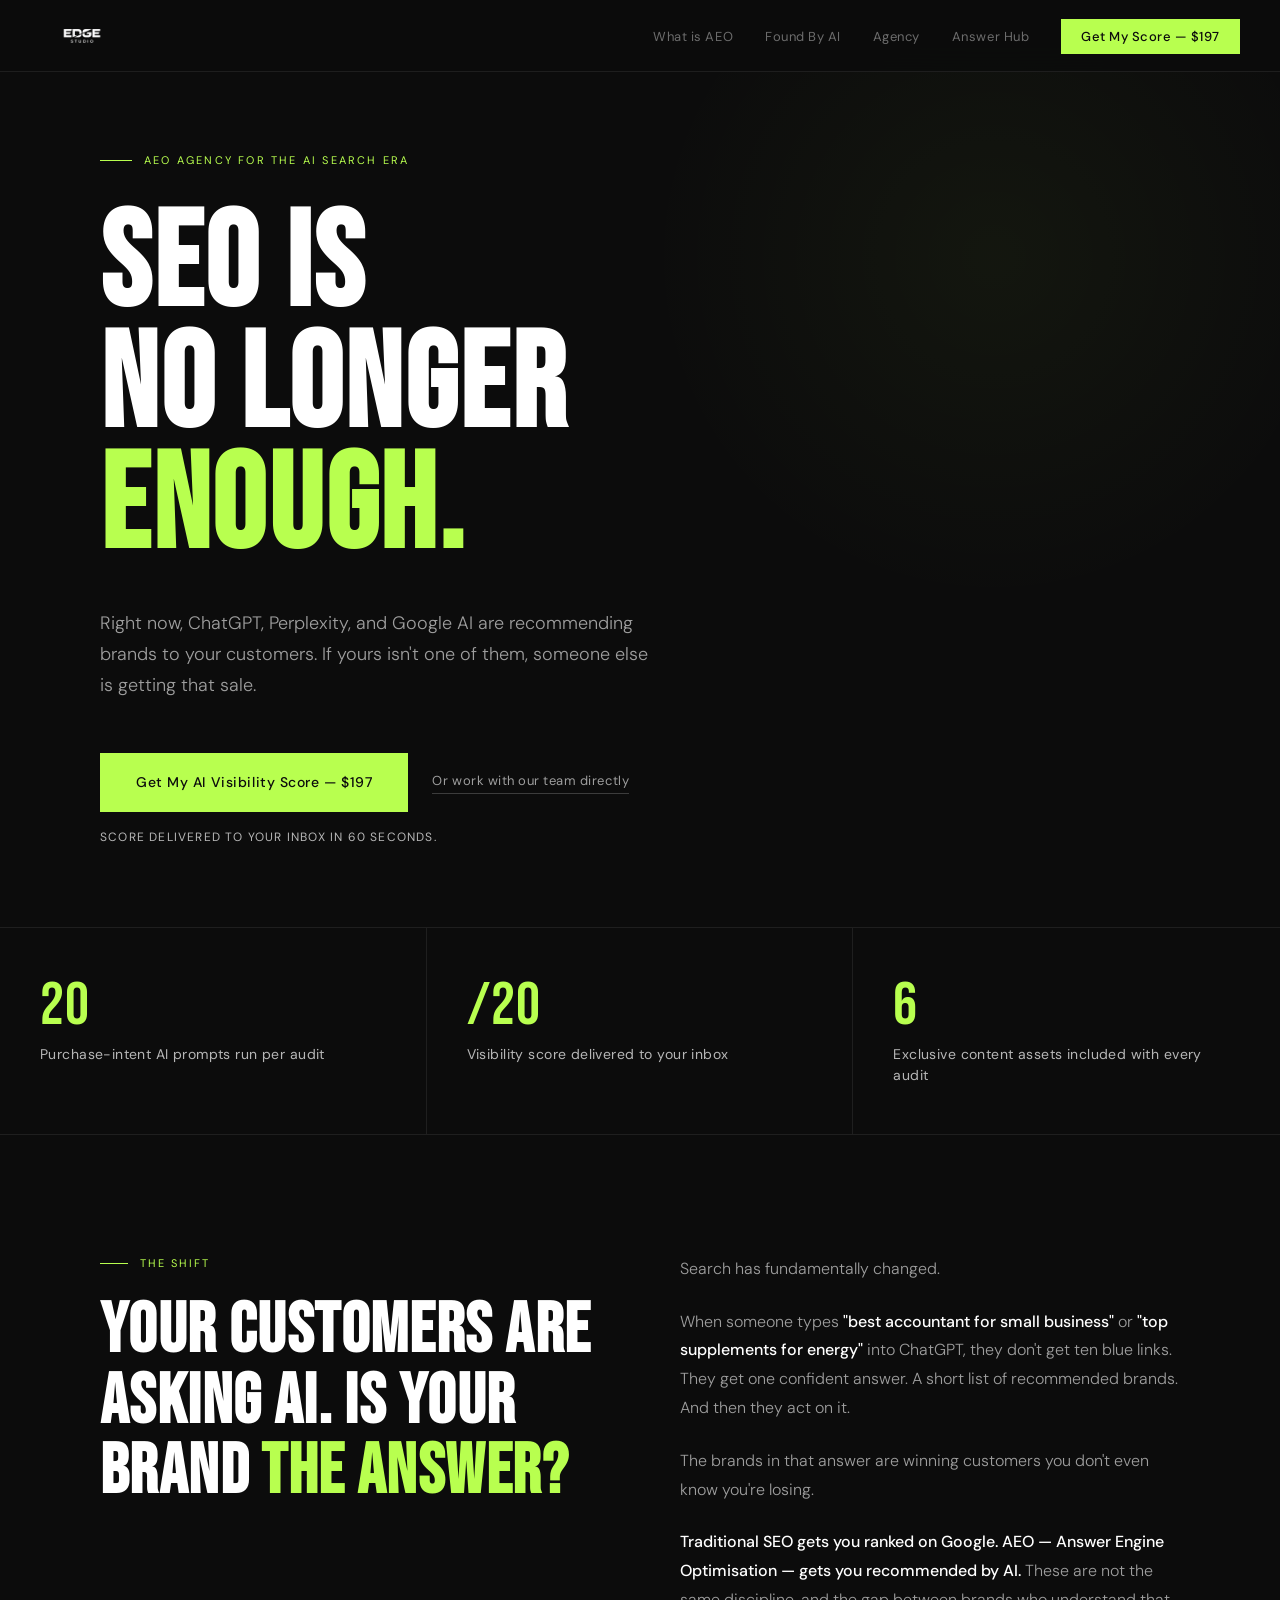
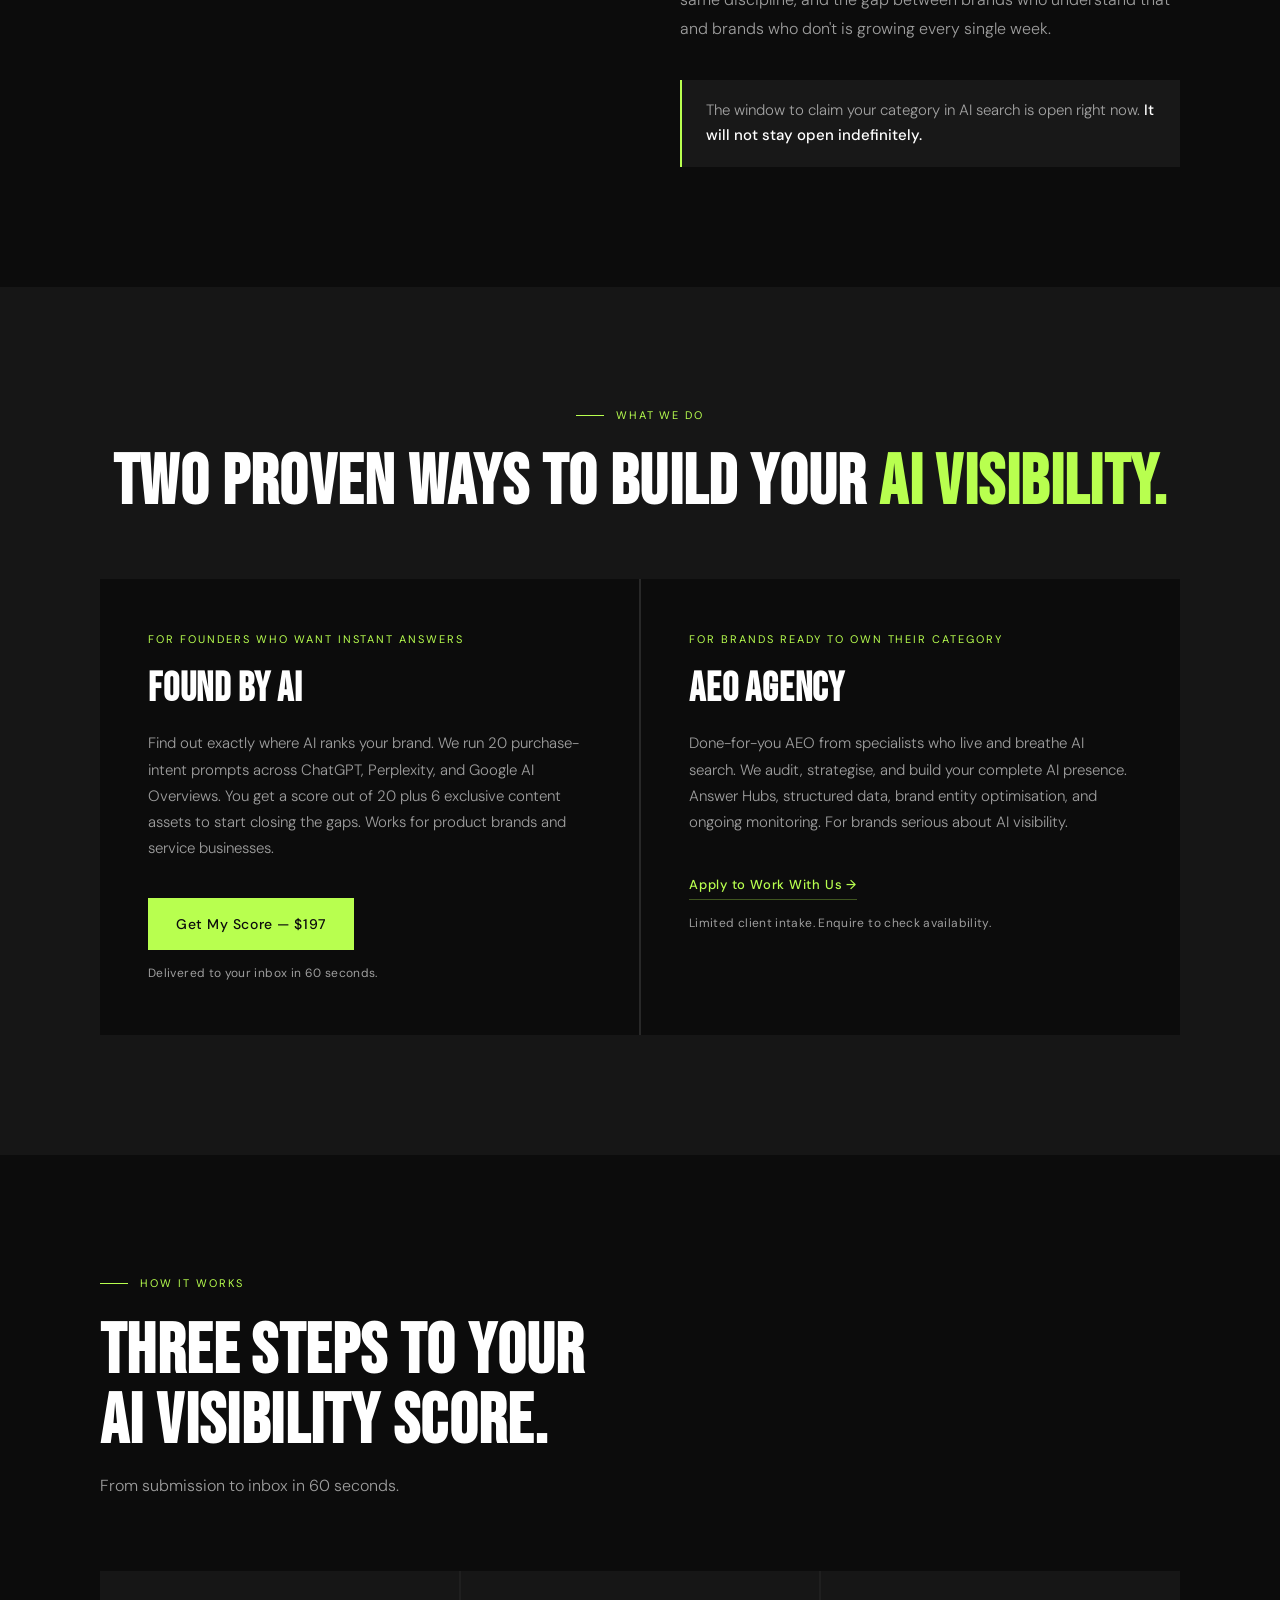
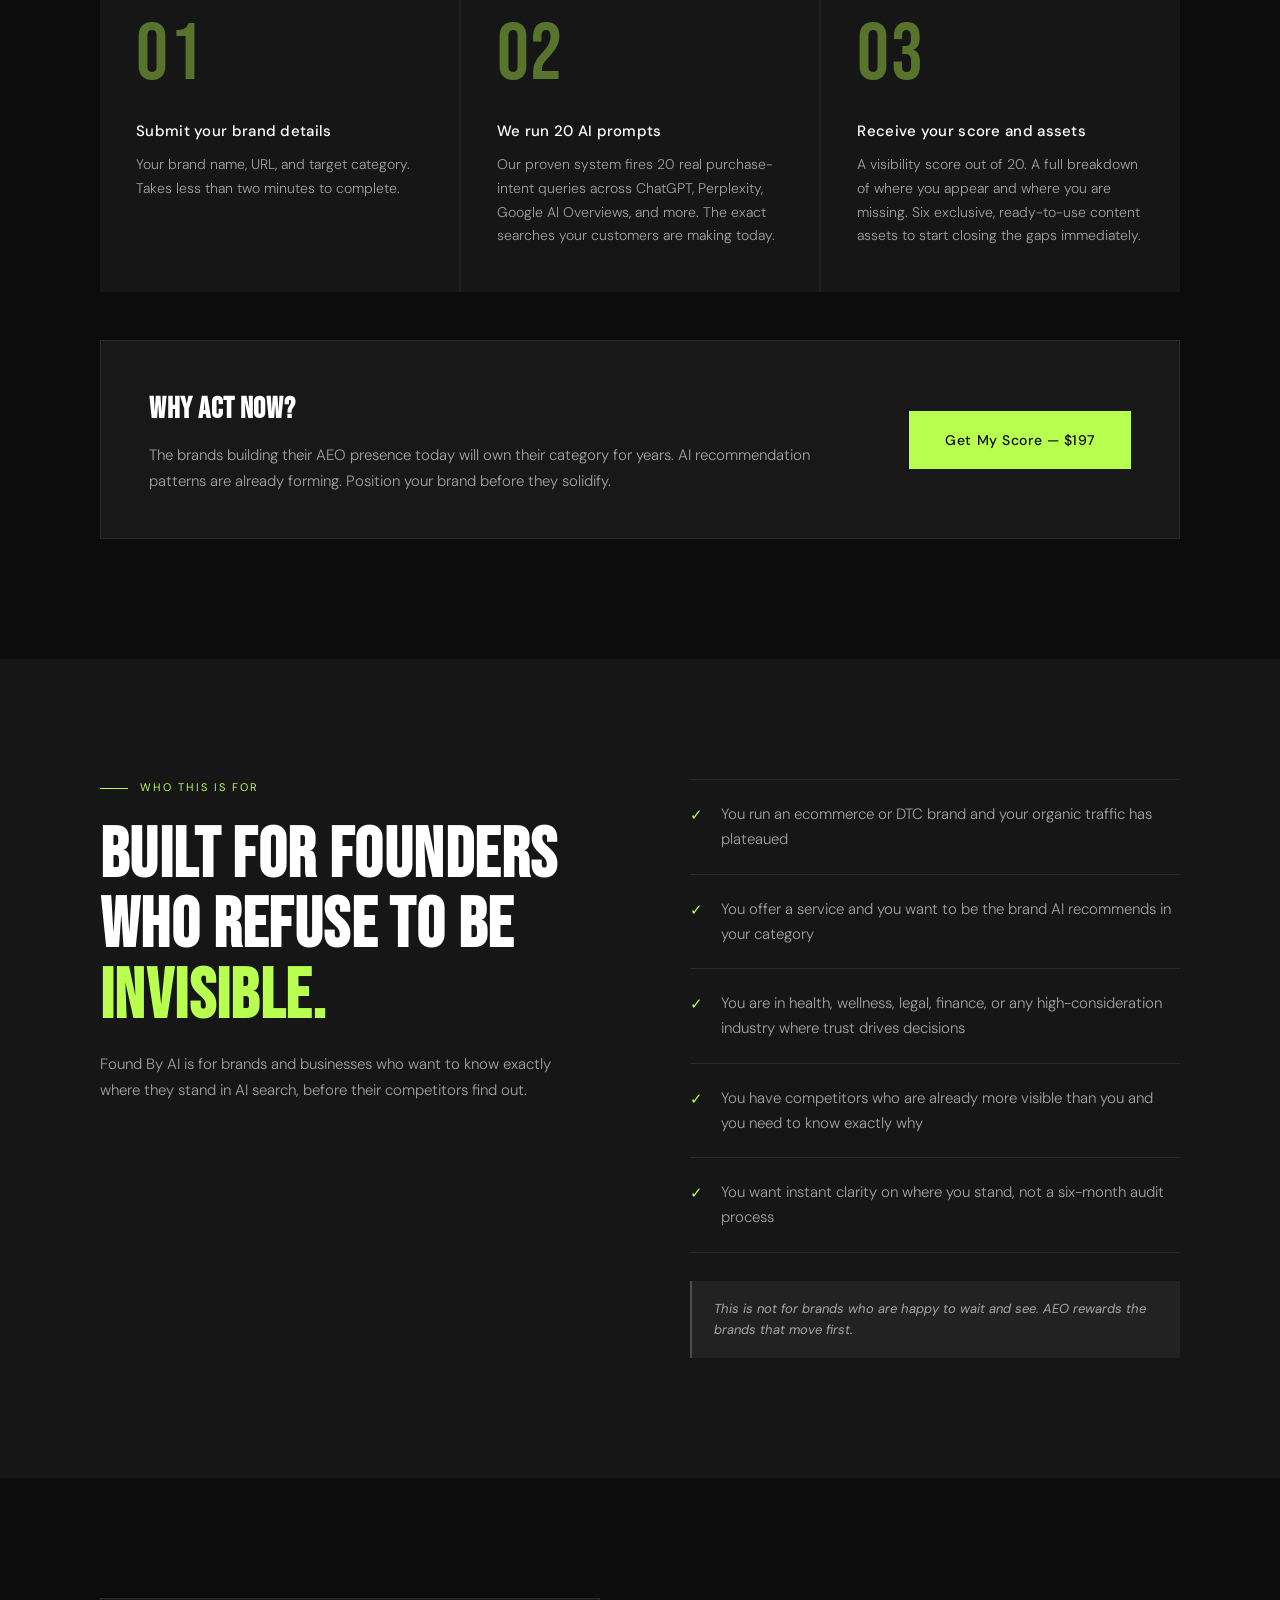
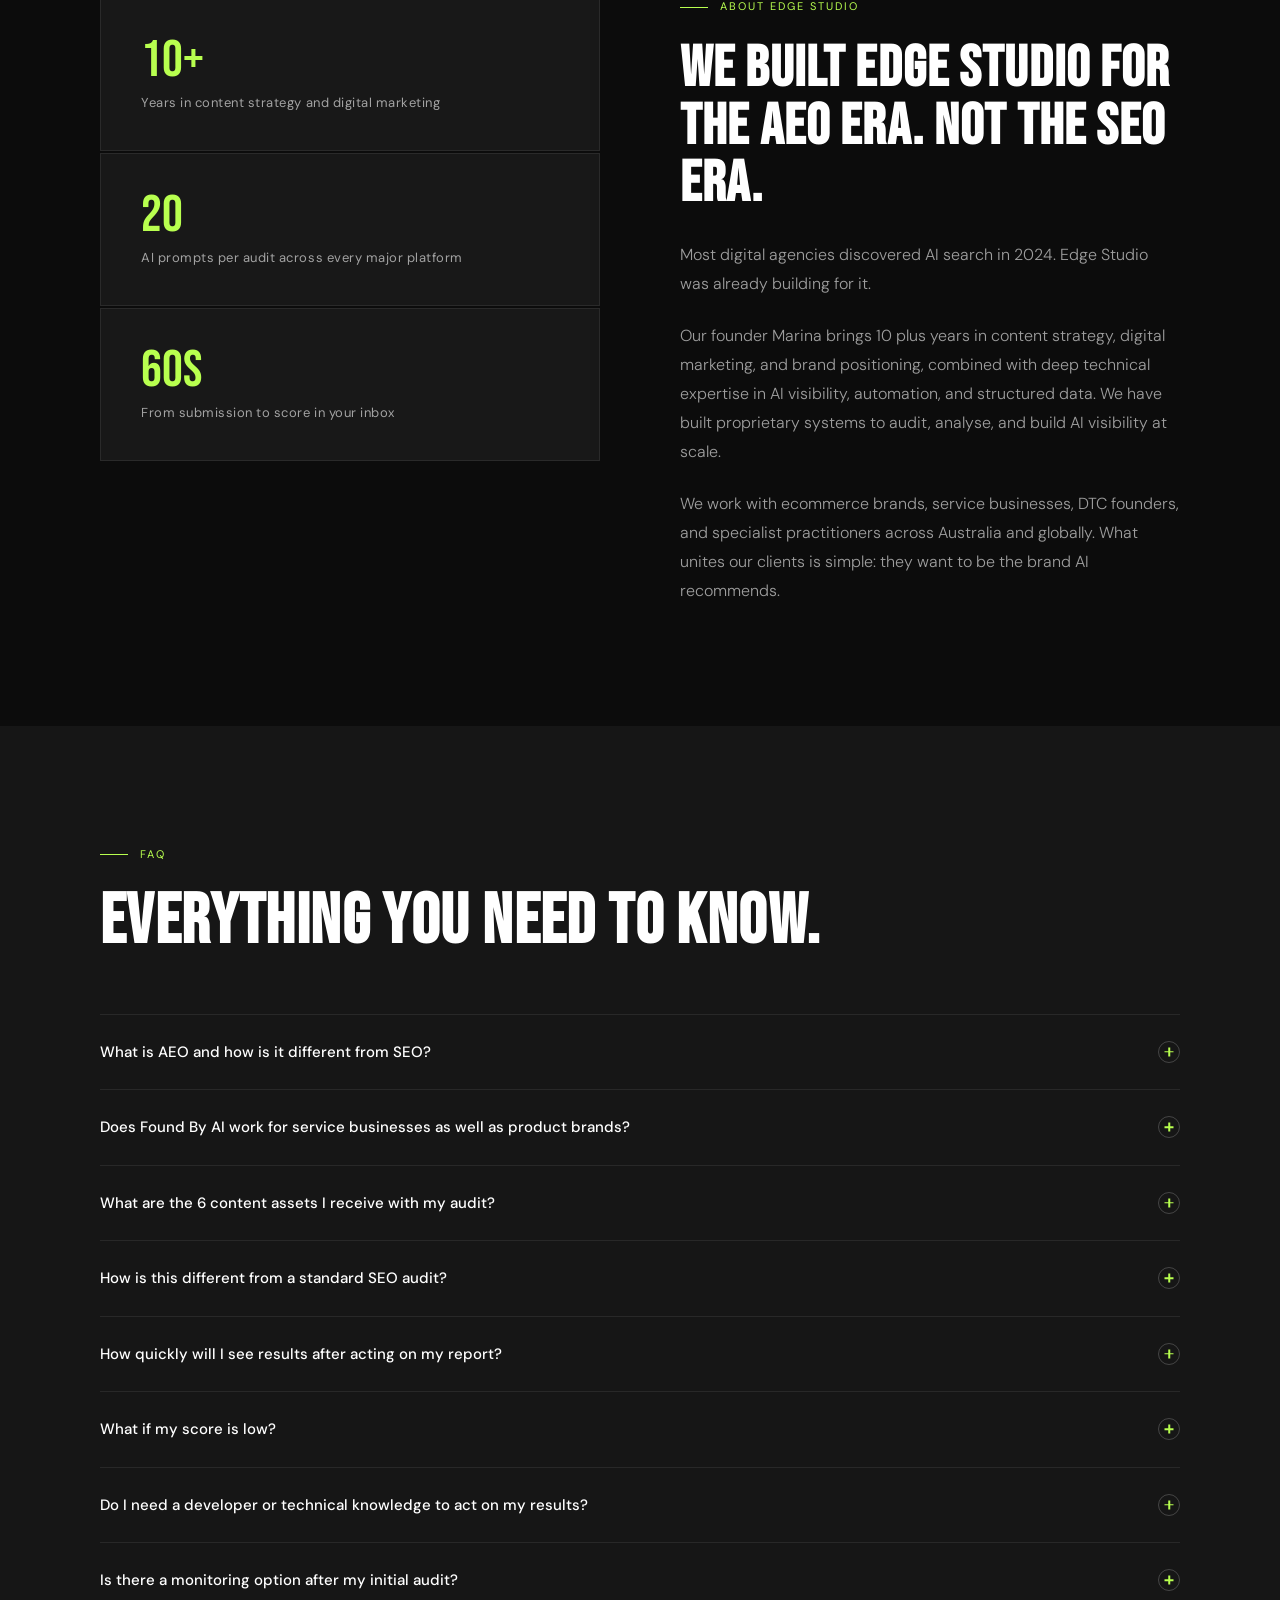
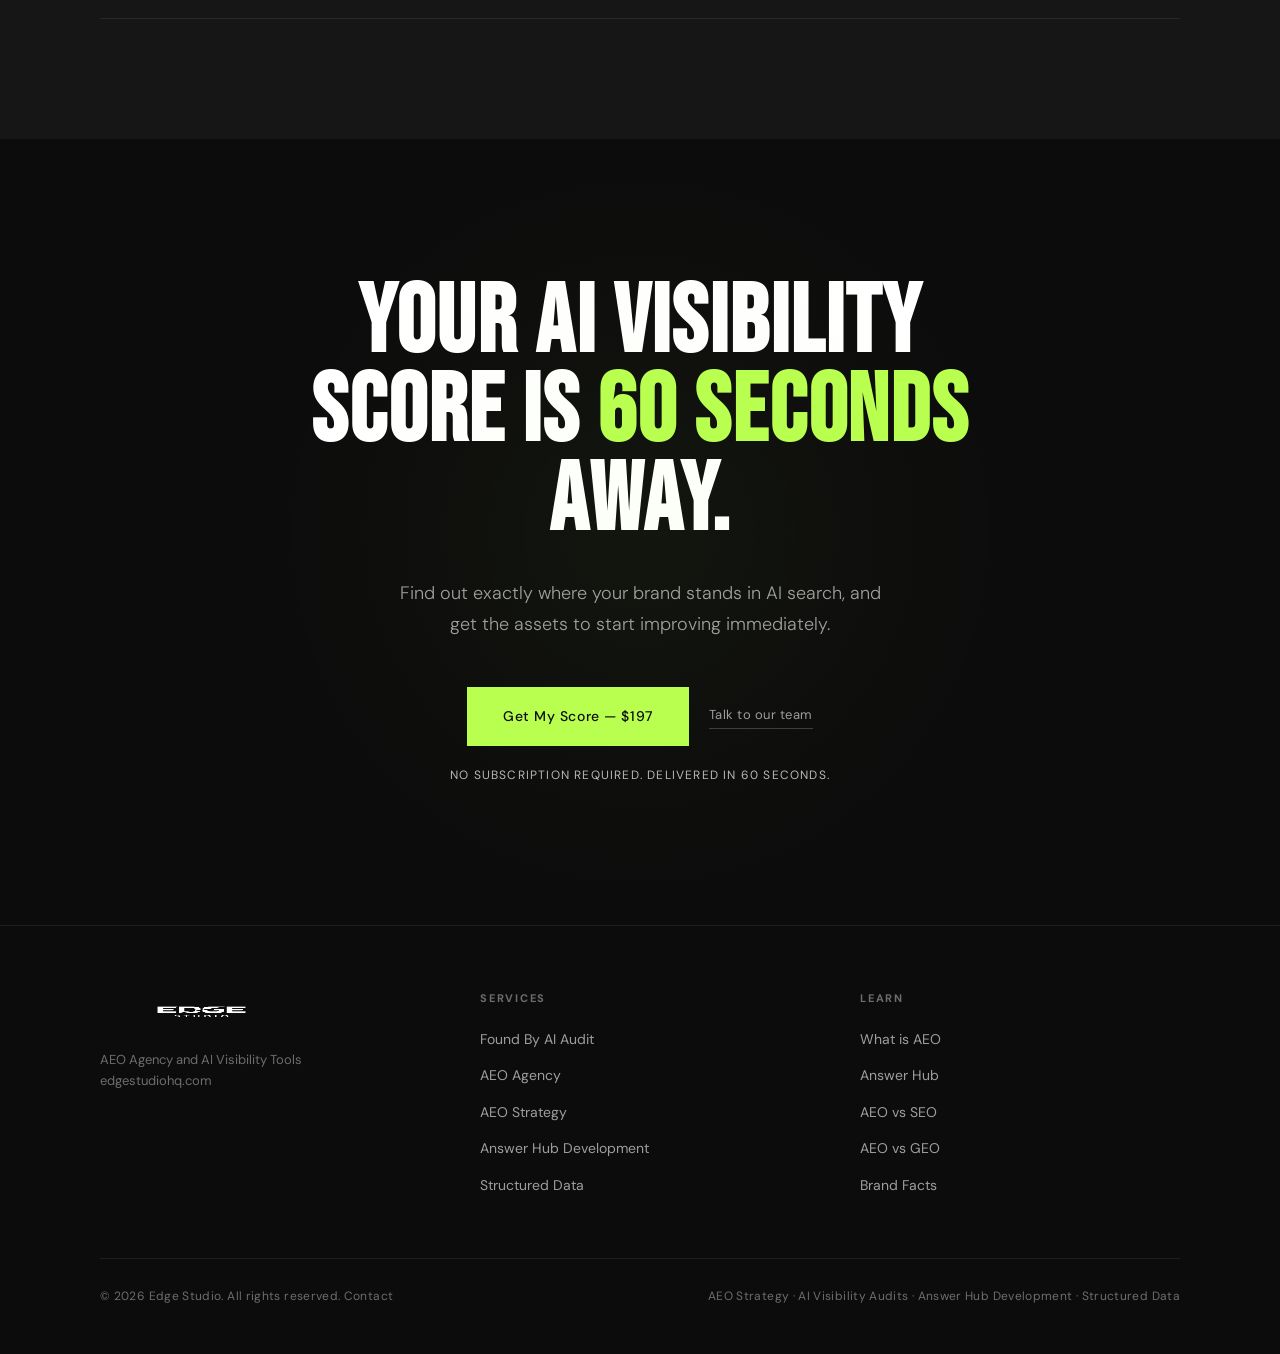
==== index.html @ e07ea1fd "Update index.html" ====
<!DOCTYPE html>
<html lang="en">
<head>
  <meta charset="UTF-8">
  <meta name="viewport" content="width=device-width, initial-scale=1.0">
  <title>Edge Studio: AEO Agency for the AI Search Era</title>
  <meta name="description" content="Most brands are invisible to ChatGPT and Perplexity. Edge Studio helps you fix that with proven AI visibility audits and done-for-you AEO strategy.">
  <link rel="icon" type="image/png" href="images/favicon.png">
  <link rel="preconnect" href="https://fonts.googleapis.com">
  <link rel="preconnect" href="https://fonts.gstatic.com" crossorigin>
  <link href="https://fonts.googleapis.com/css2?family=Bebas+Neue&family=DM+Sans:ital,opsz,wght@0,9..40,300;0,9..40,400;0,9..40,500;1,9..40,300&display=swap" rel="stylesheet">
  <style>
    *, *::before, *::after { box-sizing: border-box; margin: 0; padding: 0; }

    :root {
      --black:   #0C0C0C;
      --black-3: #161616;
      --green:   #B8FF4F;
      --white:   #FFFFFF;
      --w70:     rgba(255,255,255,0.7);
      --w60:     rgba(255,255,255,0.6);
      --w40:     rgba(255,255,255,0.4);
      --w20:     rgba(255,255,255,0.2);
      --w08:     rgba(255,255,255,0.08);
      --w05:     rgba(255,255,255,0.05);
      --display: 'Bebas Neue', sans-serif;
      --body:    'DM Sans', sans-serif;
      --ease:    cubic-bezier(0.16, 1, 0.3, 1);
    }

    html { scroll-behavior: smooth; }
    body { background: var(--black); color: var(--white); font-family: var(--body); font-size: 16px; line-height: 1.6; -webkit-font-smoothing: antialiased; overflow-x: hidden; }
    img { max-width: 100%; display: block; }
    a { text-decoration: none; color: inherit; }
    ul { list-style: none; }
    .container { width: 100%; max-width: 1160px; margin: 0 auto; padding: 0 40px; }
    .green { color: var(--green); }

    .eyebrow { font-size: 11px; letter-spacing: 0.18em; text-transform: uppercase; color: var(--green); display: flex; align-items: center; gap: 12px; margin-bottom: 24px; }
    .eyebrow::before { content: ''; display: block; width: 28px; height: 1px; background: var(--green); flex-shrink: 0; }

    @keyframes fadeUp { from { opacity: 0; transform: translateY(20px); } to { opacity: 1; transform: translateY(0); } }
    .a1 { animation: fadeUp 0.8s var(--ease) 0.1s both; }
    .a2 { animation: fadeUp 0.8s var(--ease) 0.25s both; }
    .a3 { animation: fadeUp 0.8s var(--ease) 0.4s both; }
    .a4 { animation: fadeUp 0.8s var(--ease) 0.55s both; }

    /* NAV */
    .nav { position: fixed; top: 0; left: 0; right: 0; z-index: 100; height: 72px; padding: 0 40px; display: flex; align-items: center; justify-content: space-between; background: rgba(12,12,12,0.94); backdrop-filter: blur(16px); border-bottom: 1px solid var(--w08); }
    .nav-logo img { height: 56px; width: auto; }
    .nav-links { display: flex; gap: 32px; align-items: center; }
    .nav-links a { font-size: 13px; letter-spacing: 0.04em; color: var(--w40); transition: color 0.2s; }
    .nav-links a:hover { color: var(--white); }
    .nav-btn { background: var(--green) !important; color: var(--black) !important; font-weight: 500 !important; padding: 9px 20px; transition: background 0.2s !important; }
    .nav-btn:hover { background: #d4ff85 !important; }

    /* HERO */
    .hero { padding-top: 72px; min-height: 100vh; display: flex; align-items: center; position: relative; overflow: hidden; }
    .hero::before { content: ''; position: absolute; top: -10%; right: -5%; width: 700px; height: 700px; background: radial-gradient(circle, rgba(184,255,79,0.045) 0%, transparent 70%); pointer-events: none; }
    .hero-inner { padding: 80px 40px; max-width: 1160px; margin: 0 auto; width: 100%; }
    .hero-eyebrow { font-size: 11px; letter-spacing: 0.2em; text-transform: uppercase; color: var(--green); display: flex; align-items: center; gap: 12px; margin-bottom: 36px; }
    .hero-eyebrow::before { content: ''; display: block; width: 32px; height: 1px; background: var(--green); }
    .hero-h1 { font-family: var(--display); font-size: clamp(76px, 10.5vw, 144px); line-height: 0.9; letter-spacing: 0.02em; color: var(--white); margin-bottom: 40px; }
    .hero-h1 .accent { color: var(--green); }
    .hero-sub { font-size: 18px; line-height: 1.72; color: var(--w60); max-width: 560px; margin-bottom: 52px; font-weight: 300; }
    .cta-row { display: flex; gap: 24px; align-items: center; flex-wrap: wrap; margin-bottom: 16px; }
    .btn-primary { display: inline-block; background: var(--green); color: var(--black); font-size: 14px; font-weight: 500; letter-spacing: 0.04em; padding: 18px 36px; transition: background 0.2s, transform 0.2s; white-space: nowrap; }
    .btn-primary:hover { background: #d4ff85; transform: translateY(-1px); }
    .btn-ghost { font-size: 13px; color: var(--w60); letter-spacing: 0.04em; border-bottom: 1px solid var(--w20); padding-bottom: 2px; transition: color 0.2s, border-color 0.2s; white-space: nowrap; }
    .btn-ghost:hover { color: var(--white); border-color: var(--w40); }

    /* FIX 2: urgency note — w70 instead of w40 */
    .urgency-note { font-size: 12px; color: var(--w70); letter-spacing: 0.1em; text-transform: uppercase; }

    /* TRUST BAR */
    .trust-bar { display: grid; grid-template-columns: repeat(3, 1fr); border-top: 1px solid var(--w08); border-bottom: 1px solid var(--w08); }
    .trust-item { padding: 48px 40px; border-right: 1px solid var(--w08); }
    .trust-item:last-child { border-right: none; }
    .trust-num { font-family: var(--display); font-size: 60px; color: var(--green); line-height: 1; margin-bottom: 8px; letter-spacing: 0.02em; }
    /* FIX 3: trust labels — w70 instead of w40 */
    .trust-label { font-size: 14px; color: var(--w70); letter-spacing: 0.03em; line-height: 1.5; }

    /* SECTIONS */
    .section { padding: 120px 0; }
    .section-dark { background: var(--black-3); }

    /* PROBLEM */
    .problem-grid { display: grid; grid-template-columns: 1fr 1fr; gap: 80px; align-items: start; }
    .problem-grid h2 { font-family: var(--display); font-size: clamp(44px, 5.5vw, 72px); line-height: 1.0; letter-spacing: 0.02em; }
    .prose p { font-size: 16px; color: var(--w60); line-height: 1.8; margin-bottom: 24px; font-weight: 300; }
    .prose p:last-child { margin-bottom: 0; }
    .prose strong { color: var(--white); font-weight: 500; }
    .callout { border-left: 2px solid var(--green); padding: 18px 24px; margin-top: 36px; background: var(--w05); }
    .callout p { font-size: 15px; color: var(--w60); line-height: 1.7; margin: 0; font-weight: 300; }

    /* SOLUTIONS */
    .section-title { text-align: center; margin-bottom: 60px; }
    .section-title h2 { font-family: var(--display); font-size: clamp(44px, 5.5vw, 72px); letter-spacing: 0.02em; line-height: 1.0; }
    .cards-grid { display: grid; grid-template-columns: 1fr 1fr; gap: 2px; background: var(--w08); }
    .card { background: var(--black); padding: 52px 48px; position: relative; overflow: hidden; transition: background 0.3s; }
    .card:hover { background: var(--black-3); }
    .card::after { content: ''; position: absolute; top: 0; left: 0; right: 0; height: 2px; background: var(--green); transform: scaleX(0); transform-origin: left; transition: transform 0.4s var(--ease); }
    .card:hover::after { transform: scaleX(1); }
    .card-tag { font-size: 11px; letter-spacing: 0.18em; text-transform: uppercase; color: var(--green); margin-bottom: 20px; }
    .card h3 { font-family: var(--display); font-size: 40px; letter-spacing: 0.02em; line-height: 1.05; margin-bottom: 20px; }
    .card p { font-size: 15px; color: var(--w60); line-height: 1.75; margin-bottom: 36px; font-weight: 300; }
    .card-note { font-size: 12px; color: var(--w60); letter-spacing: 0.03em; margin-top: 14px; }
    .link-arrow { font-size: 13px; font-weight: 500; letter-spacing: 0.06em; color: var(--green); border-bottom: 1px solid rgba(184,255,79,0.3); padding-bottom: 3px; transition: border-color 0.2s; display: inline-block; }
    .link-arrow:hover { border-color: var(--green); }

    /* STEPS */
    .steps-intro { max-width: 540px; margin-bottom: 72px; }
    .steps-intro h2 { font-family: var(--display); font-size: clamp(44px, 5.5vw, 72px); letter-spacing: 0.02em; line-height: 1.0; margin-bottom: 16px; }
    .steps-intro p { font-size: 16px; color: var(--w60); font-weight: 300; }
    .steps-grid { display: grid; grid-template-columns: repeat(3, 1fr); gap: 2px; background: var(--w08); margin-bottom: 48px; }
    .step { background: var(--black-3); padding: 44px 36px; }
    /* FIX 1: step numbers — green at 40% opacity, clearly visible */
    .step-num { font-family: var(--display); font-size: 80px; color: var(--green); opacity: 0.4; line-height: 1; margin-bottom: 24px; letter-spacing: 0.02em; }
    .step-title { font-size: 15px; font-weight: 500; color: var(--white); margin-bottom: 10px; letter-spacing: 0.02em; }
    .step p { font-size: 14px; color: var(--w60); line-height: 1.7; font-weight: 300; }
    .urgency-box { background: var(--w05); border: 1px solid var(--w08); padding: 44px 48px; display: grid; grid-template-columns: 1fr auto; gap: 40px; align-items: center; }
    .urgency-box h3 { font-family: var(--display); font-size: 30px; letter-spacing: 0.02em; margin-bottom: 10px; }
    .urgency-box p { font-size: 15px; color: var(--w60); line-height: 1.7; font-weight: 300; }

    /* FOR SECTION */
    .for-grid { display: grid; grid-template-columns: 1fr 1fr; gap: 100px; align-items: start; }
    .for-left h2 { font-family: var(--display); font-size: clamp(44px, 5.5vw, 72px); letter-spacing: 0.02em; line-height: 1.0; margin-bottom: 20px; }
    .for-left p { font-size: 15px; color: var(--w60); font-weight: 300; line-height: 1.7; }
    .for-list { border-top: 1px solid var(--w08); }
    .for-item { padding: 22px 0; border-bottom: 1px solid var(--w08); display: flex; gap: 18px; align-items: flex-start; }
    .check { color: var(--green); font-size: 15px; flex-shrink: 0; margin-top: 1px; }
    .for-item span:last-child { font-size: 15px; color: var(--w60); line-height: 1.65; font-weight: 300; }
    .not-for-note { margin-top: 28px; padding: 18px 22px; border-left: 2px solid var(--w20); background: var(--w05); }
    .not-for-note p { font-size: 13px; color: var(--w60); font-style: italic; line-height: 1.6; }

    /* ABOUT */
    .about-grid { display: grid; grid-template-columns: 1fr 1fr; gap: 80px; align-items: start; }
    .stat-cards { display: flex; flex-direction: column; gap: 2px; }
    .stat-card { background: var(--w05); border: 1px solid var(--w08); padding: 36px 40px; }
    .stat-n { font-family: var(--display); font-size: 52px; color: var(--green); line-height: 1; margin-bottom: 6px; }
    .stat-l { font-size: 13px; color: var(--w60); letter-spacing: 0.04em; }
    .about-copy h2 { font-family: var(--display); font-size: clamp(38px, 4.5vw, 60px); letter-spacing: 0.02em; line-height: 1.0; margin-bottom: 28px; }

    /* FAQ */
    .faq-head { margin-bottom: 56px; }
    .faq-head h2 { font-family: var(--display); font-size: clamp(44px, 5.5vw, 72px); letter-spacing: 0.02em; line-height: 1.0; }
    .faq-list { border-top: 1px solid var(--w08); }
    .faq-item { border-bottom: 1px solid var(--w08); }
    .faq-q { width: 100%; background: none; border: none; padding: 26px 0; display: flex; justify-content: space-between; align-items: center; gap: 24px; cursor: pointer; text-align: left; }
    .faq-q-text { font-size: 15px; font-weight: 500; color: var(--white); line-height: 1.5; font-family: var(--body); }
    .faq-icon { width: 22px; height: 22px; border-radius: 50%; border: 1px solid var(--w20); flex-shrink: 0; position: relative; }
    .faq-icon::before, .faq-icon::after { content: ''; position: absolute; background: var(--green); top: 50%; left: 50%; }
    .faq-icon::before { width: 9px; height: 1.5px; transform: translate(-50%,-50%); }
    .faq-icon::after { width: 1.5px; height: 9px; transform: translate(-50%,-50%); transition: transform 0.3s, opacity 0.3s; }
    .faq-item.open .faq-icon::after { transform: translate(-50%,-50%) rotate(90deg); opacity: 0; }
    .faq-a { max-height: 0; overflow: hidden; transition: max-height 0.4s var(--ease); }
    .faq-item.open .faq-a { max-height: 240px; }
    .faq-a-inner { padding: 0 0 24px; font-size: 15px; color: var(--w60); line-height: 1.8; font-weight: 300; max-width: 720px; }

    /* CLOSER */
    .closer { padding: 140px 0; text-align: center; position: relative; overflow: hidden; }
    .closer::before { content: ''; position: absolute; top: 50%; left: 50%; transform: translate(-50%,-50%); width: 800px; height: 800px; background: radial-gradient(circle, rgba(184,255,79,0.04) 0%, transparent 65%); pointer-events: none; }
    .closer h2 { font-family: var(--display); font-size: clamp(52px, 7.5vw, 104px); letter-spacing: 0.02em; line-height: 0.93; margin-bottom: 32px; }
    .closer-sub { font-size: 18px; color: var(--w60); line-height: 1.7; max-width: 500px; margin: 0 auto 48px; font-weight: 300; }
    .closer-btns { display: flex; gap: 20px; justify-content: center; align-items: center; flex-wrap: wrap; margin-bottom: 20px; }
    .closer-note { font-size: 12px; color: var(--w70); letter-spacing: 0.1em; text-transform: uppercase; }

    /* FOOTER */
    footer { border-top: 1px solid var(--w08); padding: 64px 0 48px; }
    .footer-grid { display: grid; grid-template-columns: 1fr 1fr 1fr; gap: 60px; margin-bottom: 60px; }
    .footer-brand img { height: 44px; margin-bottom: 16px; }
    .footer-tag { font-size: 13px; color: var(--w40); line-height: 1.6; }
    .footer-col h4 { font-size: 11px; letter-spacing: 0.16em; text-transform: uppercase; color: var(--w40); margin-bottom: 18px; }
    .footer-col ul { display: flex; flex-direction: column; gap: 11px; }
    .footer-col a { font-size: 14px; color: var(--w60); transition: color 0.2s; }
    .footer-col a:hover { color: var(--green); }
    .footer-bottom { border-top: 1px solid var(--w08); padding-top: 28px; display: flex; justify-content: space-between; align-items: center; }
    .footer-copy { font-size: 12px; color: var(--w40); letter-spacing: 0.03em; }
    .footer-copy a { color: var(--w40); transition: color 0.2s; }
    .footer-copy a:hover { color: var(--green); }

    /* RESPONSIVE */
    @media (max-width: 920px) {
      .container, .nav { padding: 0 24px; }
      .nav-links { display: none; }
      .hero-inner { padding: 72px 24px 60px; }
      .trust-bar { grid-template-columns: 1fr; }
      .trust-item { border-right: none; border-bottom: 1px solid var(--w08); }
      .trust-item:last-child { border-bottom: none; }
      .problem-grid, .for-grid, .about-grid { grid-template-columns: 1fr; gap: 48px; }
      .cards-grid, .steps-grid { grid-template-columns: 1fr; }
      .urgency-box { grid-template-columns: 1fr; gap: 24px; }
      .footer-grid { grid-template-columns: 1fr 1fr; gap: 40px; }
      .footer-bottom { flex-direction: column; gap: 12px; text-align: center; }
    }
    @media (max-width: 580px) {
      .section { padding: 80px 0; }
      .footer-grid { grid-template-columns: 1fr; }
      .cta-row, .closer-btns { flex-direction: column; align-items: flex-start; }
      .closer-btns { align-items: center; }
    }
  </style>
</head>
<body>

<!-- NAV -->
<nav class="nav">
  <a href="/" class="nav-logo"><img src="images/logo.png" alt="Edge Studio" width="252" height="56"></a>
  <ul class="nav-links">
    <li><a href="/what-is-aeo">What is AEO</a></li>
    <li><a href="https://foundbyai.com.au">Found By AI</a></li>
    <li><a href="/aeo-agency">Agency</a></li>
    <li><a href="/answer-hub">Answer Hub</a></li>
    <li><a href="https://foundbyai.com.au" class="nav-btn">Get My Score — $197</a></li>
  </ul>
</nav>

<!-- HERO -->
<section class="hero">
  <div class="hero-inner">
    <div class="hero-eyebrow a1">AEO Agency for the AI Search Era</div>
    <h1 class="hero-h1 a2">SEO is<br>no longer<br><span class="accent">enough.</span></h1>
    <p class="hero-sub a3">Right now, ChatGPT, Perplexity, and Google AI are recommending brands to your customers. If yours isn't one of them, someone else is getting that sale.</p>
    <div class="a4">
      <div class="cta-row">
        <a href="https://foundbyai.com.au" class="btn-primary">Get My AI Visibility Score — $197</a>
        <a href="/aeo-agency" class="btn-ghost">Or work with our team directly</a>
      </div>
      <div class="urgency-note">Score delivered to your inbox in 60 seconds.</div>
    </div>
  </div>
</section>

<!-- TRUST BAR -->
<div class="trust-bar">
  <div class="trust-item">
    <div class="trust-num">20</div>
    <div class="trust-label">Purchase-intent AI prompts run per audit</div>
  </div>
  <div class="trust-item">
    <div class="trust-num">/20</div>
    <div class="trust-label">Visibility score delivered to your inbox</div>
  </div>
  <div class="trust-item">
    <div class="trust-num">6</div>
    <div class="trust-label">Exclusive content assets included with every audit</div>
  </div>
</div>

<!-- PROBLEM -->
<section class="section">
  <div class="container">
    <div class="problem-grid">
      <div>
        <div class="eyebrow">The shift</div>
        <h2>Your customers are asking AI. Is your brand <span class="green">the answer?</span></h2>
      </div>
      <div class="prose">
        <p>Search has fundamentally changed.</p>
        <p>When someone types <strong>"best accountant for small business"</strong> or <strong>"top supplements for energy"</strong> into ChatGPT, they don't get ten blue links. They get one confident answer. A short list of recommended brands. And then they act on it.</p>
        <p>The brands in that answer are winning customers you don't even know you're losing.</p>
        <p><strong>Traditional SEO gets you ranked on Google. AEO — Answer Engine Optimisation — gets you recommended by AI.</strong> These are not the same discipline, and the gap between brands who understand that and brands who don't is growing every single week.</p>
        <div class="callout">
          <p>The window to claim your category in AI search is open right now. <strong>It will not stay open indefinitely.</strong></p>
        </div>
      </div>
    </div>
  </div>
</section>

<!-- SOLUTIONS -->
<section class="section section-dark">
  <div class="container">
    <div class="section-title">
      <div class="eyebrow" style="justify-content:center">What we do</div>
      <h2>Two proven ways to build your <span class="green">AI visibility.</span></h2>
    </div>
    <div class="cards-grid">
      <div class="card">
        <div class="card-tag">For founders who want instant answers</div>
        <h3>Found By AI</h3>
        <p>Find out exactly where AI ranks your brand. We run 20 purchase-intent prompts across ChatGPT, Perplexity, and Google AI Overviews. You get a score out of 20 plus 6 exclusive content assets to start closing the gaps. Works for product brands and service businesses.</p>
        <a href="https://foundbyai.com.au" class="btn-primary" style="font-size:14px;padding:15px 28px">Get My Score — $197</a>
        <div class="card-note">Delivered to your inbox in 60 seconds.</div>
      </div>
      <div class="card">
        <div class="card-tag">For brands ready to own their category</div>
        <h3>AEO Agency</h3>
        <p>Done-for-you AEO from specialists who live and breathe AI search. We audit, strategise, and build your complete AI presence. Answer Hubs, structured data, brand entity optimisation, and ongoing monitoring. For brands serious about AI visibility.</p>
        <a href="/aeo-agency" class="link-arrow">Apply to Work With Us &rarr;</a>
        <div class="card-note">Limited client intake. Enquire to check availability.</div>
      </div>
    </div>
  </div>
</section>

<!-- HOW IT WORKS -->
<section class="section">
  <div class="container">
    <div class="steps-intro">
      <div class="eyebrow">How it works</div>
      <h2>Three steps to your AI visibility score.</h2>
      <p>From submission to inbox in 60 seconds.</p>
    </div>
    <div class="steps-grid">
      <div class="step">
        <div class="step-num">01</div>
        <div class="step-title">Submit your brand details</div>
        <p>Your brand name, URL, and target category. Takes less than two minutes to complete.</p>
      </div>
      <div class="step">
        <div class="step-num">02</div>
        <div class="step-title">We run 20 AI prompts</div>
        <p>Our proven system fires 20 real purchase-intent queries across ChatGPT, Perplexity, Google AI Overviews, and more. The exact searches your customers are making today.</p>
      </div>
      <div class="step">
        <div class="step-num">03</div>
        <div class="step-title">Receive your score and assets</div>
        <p>A visibility score out of 20. A full breakdown of where you appear and where you are missing. Six exclusive, ready-to-use content assets to start closing the gaps immediately.</p>
      </div>
    </div>
    <div class="urgency-box">
      <div>
        <h3>Why act now?</h3>
        <p>The brands building their AEO presence today will own their category for years. AI recommendation patterns are already forming. Position your brand before they solidify.</p>
      </div>
      <a href="https://foundbyai.com.au" class="btn-primary">Get My Score — $197</a>
    </div>
  </div>
</section>

<!-- WHO ITS FOR -->
<section class="section section-dark">
  <div class="container">
    <div class="for-grid">
      <div class="for-left">
        <div class="eyebrow">Who this is for</div>
        <h2>Built for founders who refuse to be <span class="green">invisible.</span></h2>
        <p>Found By AI is for brands and businesses who want to know exactly where they stand in AI search, before their competitors find out.</p>
      </div>
      <div>
        <ul class="for-list">
          <li class="for-item"><span class="check">&#10003;</span><span>You run an ecommerce or DTC brand and your organic traffic has plateaued</span></li>
          <li class="for-item"><span class="check">&#10003;</span><span>You offer a service and you want to be the brand AI recommends in your category</span></li>
          <li class="for-item"><span class="check">&#10003;</span><span>You are in health, wellness, legal, finance, or any high-consideration industry where trust drives decisions</span></li>
          <li class="for-item"><span class="check">&#10003;</span><span>You have competitors who are already more visible than you and you need to know exactly why</span></li>
          <li class="for-item"><span class="check">&#10003;</span><span>You want instant clarity on where you stand, not a six-month audit process</span></li>
        </ul>
        <div class="not-for-note">
          <p>This is not for brands who are happy to wait and see. AEO rewards the brands that move first.</p>
        </div>
      </div>
    </div>
  </div>
</section>

<!-- ABOUT -->
<section class="section">
  <div class="container">
    <div class="about-grid">
      <div class="stat-cards">
        <div class="stat-card"><div class="stat-n">10+</div><div class="stat-l">Years in content strategy and digital marketing</div></div>
        <div class="stat-card"><div class="stat-n">20</div><div class="stat-l">AI prompts per audit across every major platform</div></div>
        <div class="stat-card"><div class="stat-n">60s</div><div class="stat-l">From submission to score in your inbox</div></div>
      </div>
      <div class="about-copy prose">
        <div class="eyebrow">About Edge Studio</div>
        <h2>We built Edge Studio for the AEO era. Not the SEO era.</h2>
        <p>Most digital agencies discovered AI search in 2024. Edge Studio was already building for it.</p>
        <p>Our founder Marina brings 10 plus years in content strategy, digital marketing, and brand positioning, combined with deep technical expertise in AI visibility, automation, and structured data. We have built proprietary systems to audit, analyse, and build AI visibility at scale.</p>
        <p>We work with ecommerce brands, service businesses, DTC founders, and specialist practitioners across Australia and globally. What unites our clients is simple: they want to be the brand AI recommends.</p>
      </div>
    </div>
  </div>
</section>

<!-- FAQ -->
<section class="section section-dark">
  <div class="container">
    <div class="faq-head">
      <div class="eyebrow">FAQ</div>
      <h2>Everything you need to know.</h2>
    </div>
    <div class="faq-list">
      <div class="faq-item">
        <button class="faq-q" onclick="toggleFaq(this)"><span class="faq-q-text">What is AEO and how is it different from SEO?</span><span class="faq-icon"></span></button>
        <div class="faq-a"><p class="faq-a-inner">SEO optimises your content to rank in Google search results. AEO, Answer Engine Optimisation, optimises your brand to be recommended by AI tools like ChatGPT, Perplexity, and Google AI Overviews. These platforms don't show a list of links. They give one confident answer. AEO makes sure your brand is that answer.</p></div>
      </div>
      <div class="faq-item">
        <button class="faq-q" onclick="toggleFaq(this)"><span class="faq-q-text">Does Found By AI work for service businesses as well as product brands?</span><span class="faq-icon"></span></button>
        <div class="faq-a"><p class="faq-a-inner">Yes. The audit evaluates how visible your brand is across AI platforms regardless of whether you sell products or services. Whether you are a consultant, clinic, agency, or ecommerce store, if your customers are using AI to research options in your category, your AI visibility score matters.</p></div>
      </div>
      <div class="faq-item">
        <button class="faq-q" onclick="toggleFaq(this)"><span class="faq-q-text">What are the 6 content assets I receive with my audit?</span><span class="faq-icon"></span></button>
        <div class="faq-a"><p class="faq-a-inner">Your audit includes six exclusive, ready-to-use content assets built specifically from your results. These are designed to immediately address the gaps your score identifies and start improving your AI visibility. Full asset details are included in your report.</p></div>
      </div>
      <div class="faq-item">
        <button class="faq-q" onclick="toggleFaq(this)"><span class="faq-q-text">How is this different from a standard SEO audit?</span><span class="faq-icon"></span></button>
        <div class="faq-a"><p class="faq-a-inner">A standard SEO audit tells you how you rank on Google. Found By AI tells you how you appear in AI-generated answers, a completely different system with different signals, different content requirements, and different competitive dynamics. Most SEO audits have no visibility into this at all.</p></div>
      </div>
      <div class="faq-item">
        <button class="faq-q" onclick="toggleFaq(this)"><span class="faq-q-text">How quickly will I see results after acting on my report?</span><span class="faq-icon"></span></button>
        <div class="faq-a"><p class="faq-a-inner">Some improvements, like adding structured data and updating key pages, can influence AI recommendations within weeks. Building sustained authority in AI search takes consistent action over months. Your audit gives you the fastest-impact actions first.</p></div>
      </div>
      <div class="faq-item">
        <button class="faq-q" onclick="toggleFaq(this)"><span class="faq-q-text">What if my score is low?</span><span class="faq-icon"></span></button>
        <div class="faq-a"><p class="faq-a-inner">A low score is actually the most valuable outcome. It tells you exactly where the gaps are and what to fix. The six content assets in your report are designed to address the most common gaps immediately. Many clients with low initial scores see significant improvement within 60 days of acting on their report.</p></div>
      </div>
      <div class="faq-item">
        <button class="faq-q" onclick="toggleFaq(this)"><span class="faq-q-text">Do I need a developer or technical knowledge to act on my results?</span><span class="faq-icon"></span></button>
        <div class="faq-a"><p class="faq-a-inner">No. Your report is written for founders and marketing teams, not developers. The content assets are ready to use. Technical recommendations are clearly explained with step-by-step guidance. If you want hands-on implementation support, our agency team is available for that.</p></div>
      </div>
      <div class="faq-item">
        <button class="faq-q" onclick="toggleFaq(this)"><span class="faq-q-text">Is there a monitoring option after my initial audit?</span><span class="faq-icon"></span></button>
        <div class="faq-a"><p class="faq-a-inner">Yes. For $49 per month, we run your visibility prompts on an ongoing basis so you can track your score over time, see the impact of changes you make, and stay ahead of shifts in how AI engines are recommending brands in your category.</p></div>
      </div>
    </div>
  </div>
</section>

<!-- CLOSER -->
<section class="closer">
  <div class="container">
    <h2>Your AI visibility<br>score is <span class="green">60 seconds</span><br>away.</h2>
    <p class="closer-sub">Find out exactly where your brand stands in AI search, and get the assets to start improving immediately.</p>
    <div class="closer-btns">
      <a href="https://foundbyai.com.au" class="btn-primary">Get My Score — $197</a>
      <a href="/aeo-agency" class="btn-ghost">Talk to our team</a>
    </div>
    <div class="closer-note">No subscription required. Delivered in 60 seconds.</div>
  </div>
</section>

<!-- FOOTER -->
<footer>
  <div class="container">
    <div class="footer-grid">
      <div class="footer-brand">
        <img src="images/logo.png" alt="Edge Studio" width="203" height="44">
        <p class="footer-tag">AEO Agency and AI Visibility Tools</p>
        <p class="footer-tag">edgestudiohq.com</p>
      </div>
      <div class="footer-col">
        <h4>Services</h4>
        <ul>
          <li><a href="https://foundbyai.com.au">Found By AI Audit</a></li>
          <li><a href="/aeo-agency">AEO Agency</a></li>
          <li><a href="/aeo-agency">AEO Strategy</a></li>
          <li><a href="/aeo-agency">Answer Hub Development</a></li>
          <li><a href="/aeo-agency">Structured Data</a></li>
        </ul>
      </div>
      <div class="footer-col">
        <h4>Learn</h4>
        <ul>
          <li><a href="/what-is-aeo">What is AEO</a></li>
          <li><a href="/answer-hub">Answer Hub</a></li>
          <li><a href="/answer-hub/aeo-vs-seo">AEO vs SEO</a></li>
          <li><a href="/answer-hub/aeo-vs-geo">AEO vs GEO</a></li>
          <li><a href="/brand-facts">Brand Facts</a></li>
        </ul>
      </div>
    </div>
    <div class="footer-bottom">
      <p class="footer-copy">&copy; 2026 Edge Studio. All rights reserved. <a href="/contact">Contact</a></p>
      <p class="footer-copy">AEO Strategy &middot; AI Visibility Audits &middot; Answer Hub Development &middot; Structured Data</p>
    </div>
  </div>
</footer>

<script>
  function toggleFaq(btn) {
    const item = btn.closest('.faq-item');
    const isOpen = item.classList.contains('open');
    document.querySelectorAll('.faq-item.open').forEach(el => el.classList.remove('open'));
    if (!isOpen) item.classList.add('open');
  }
</script>
</body>
</html>
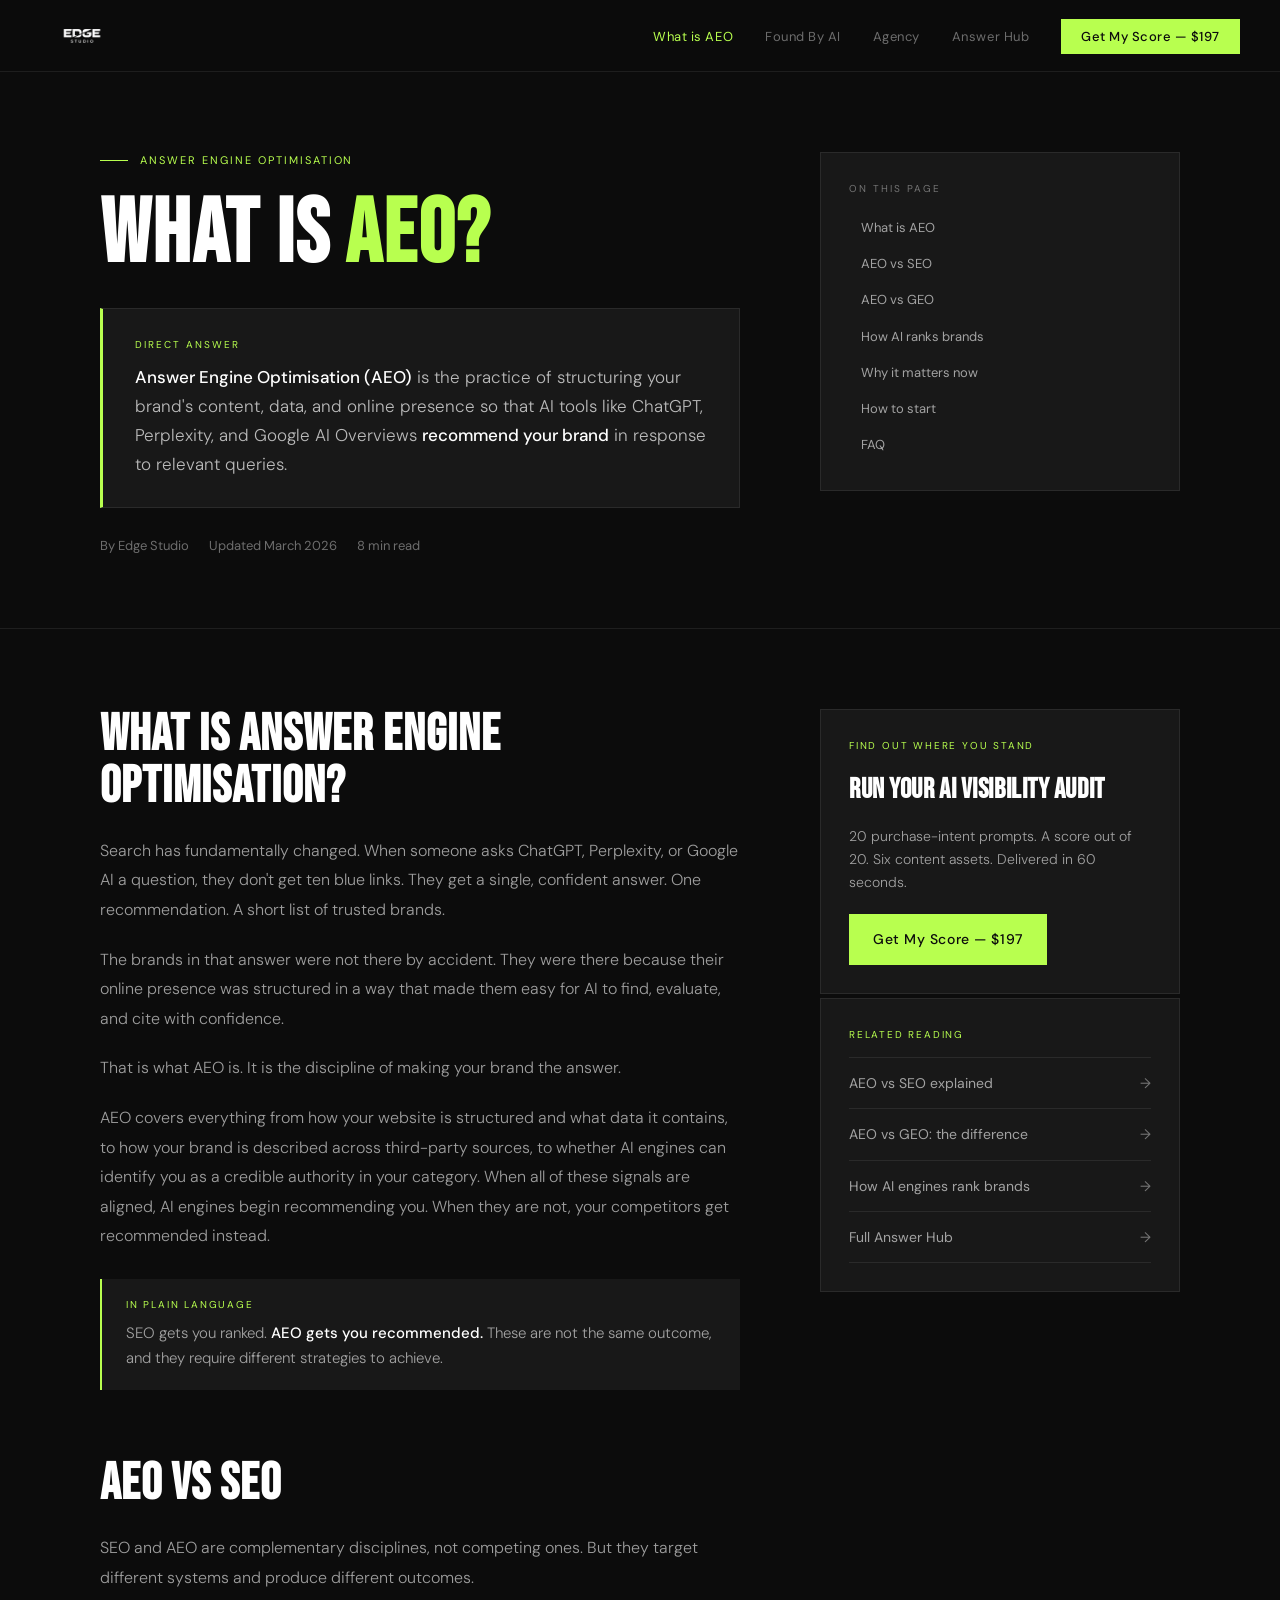
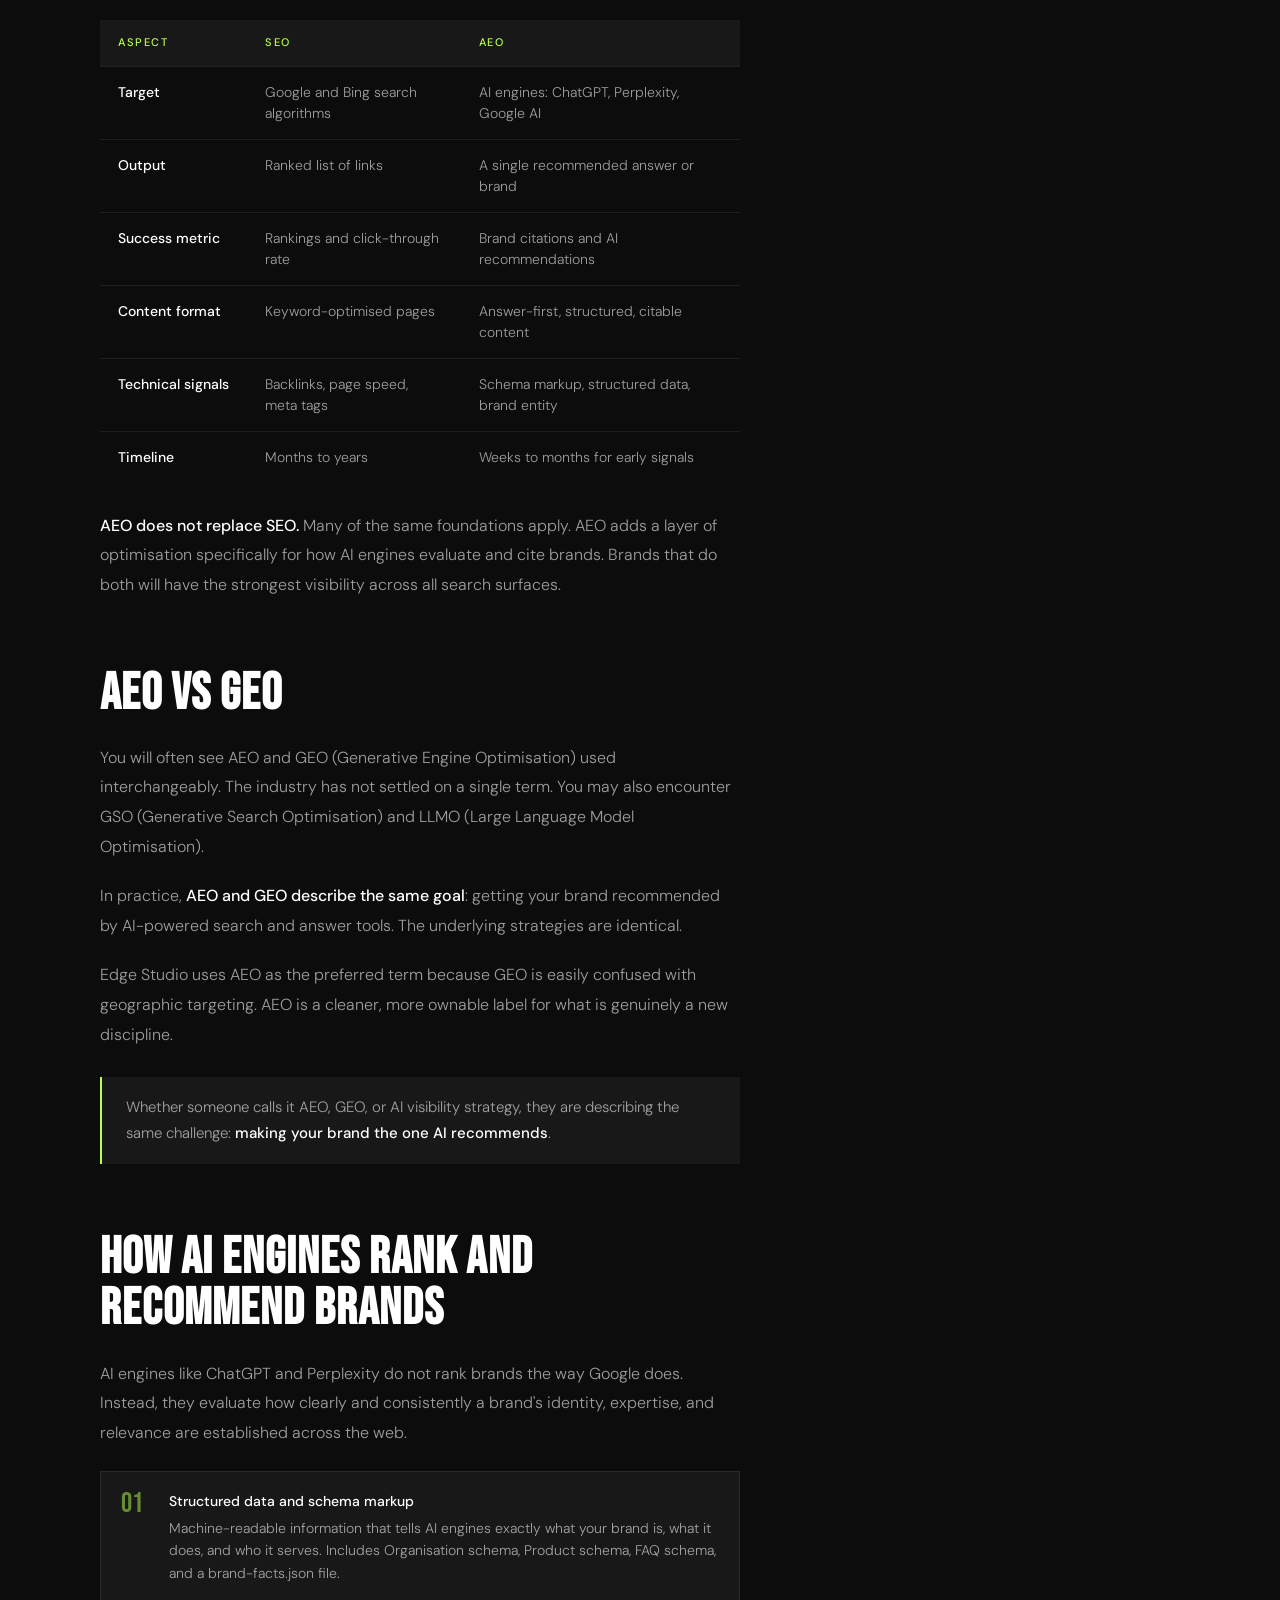
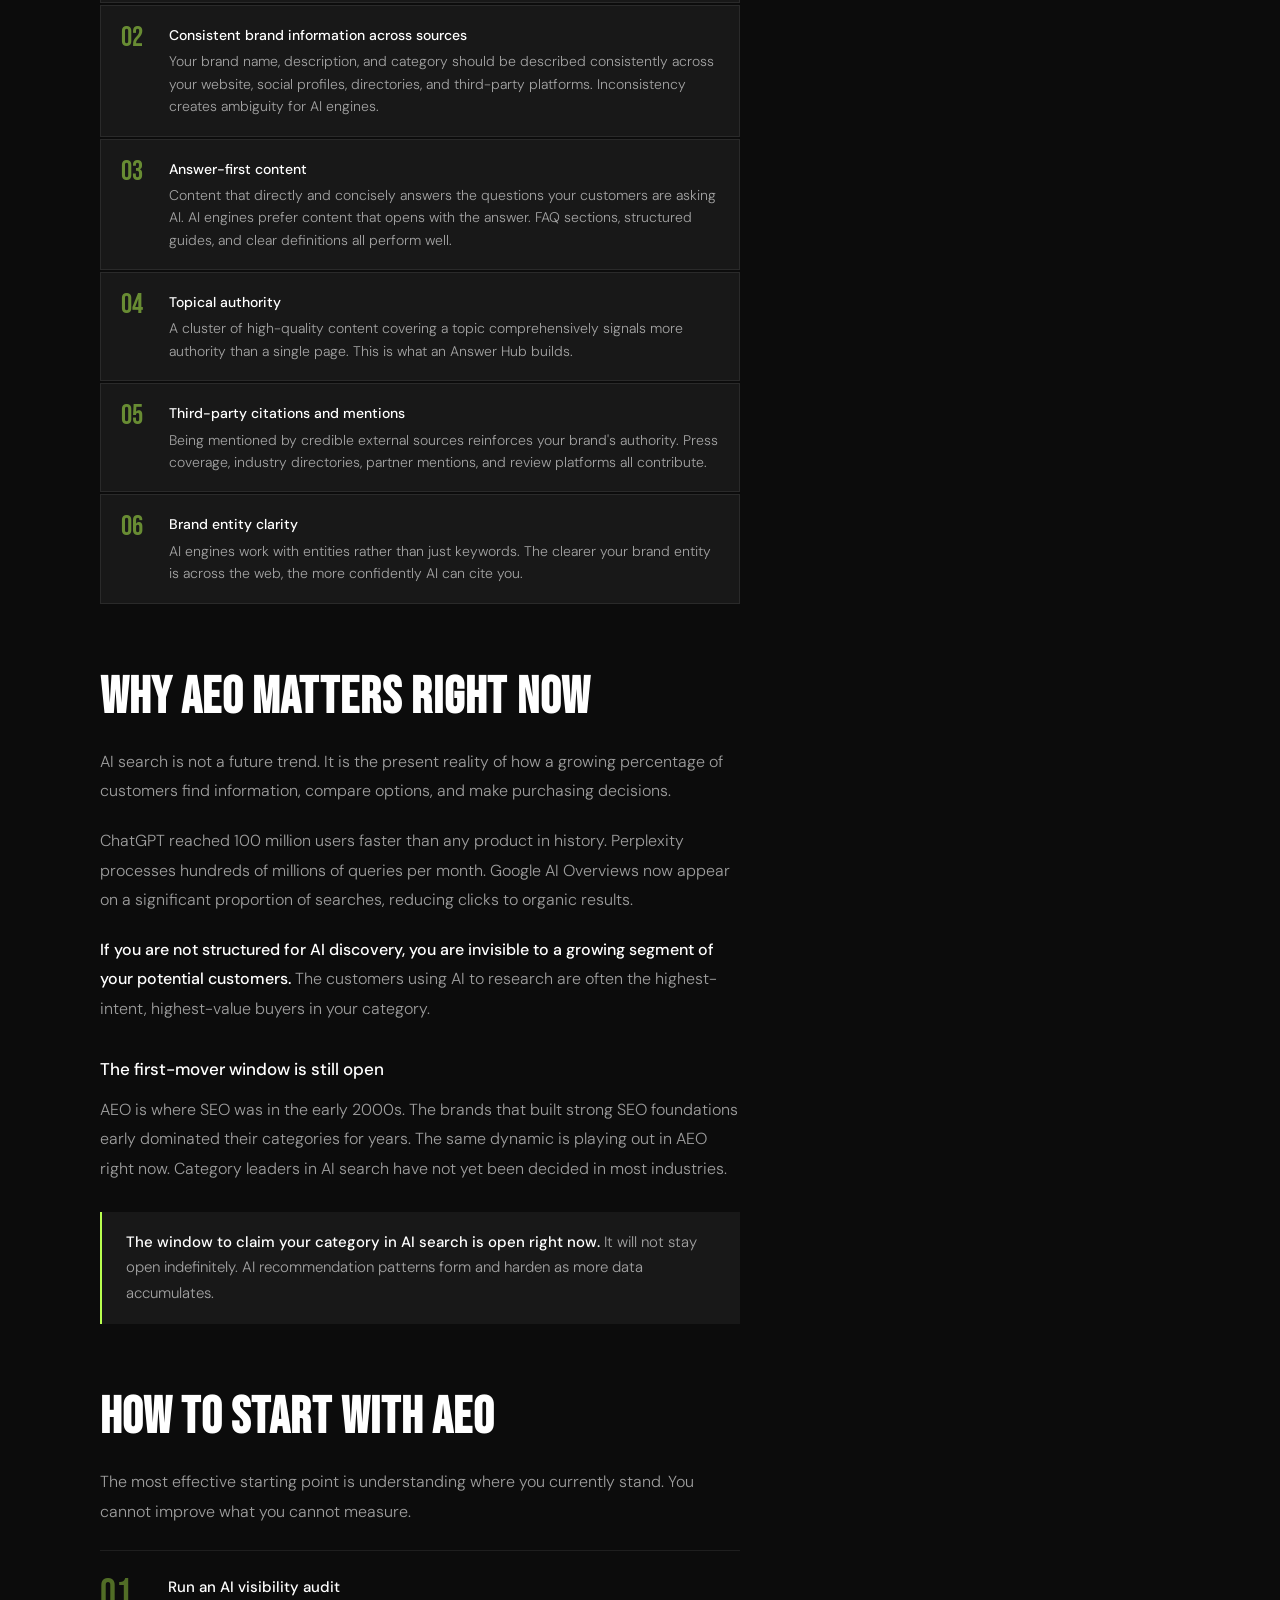
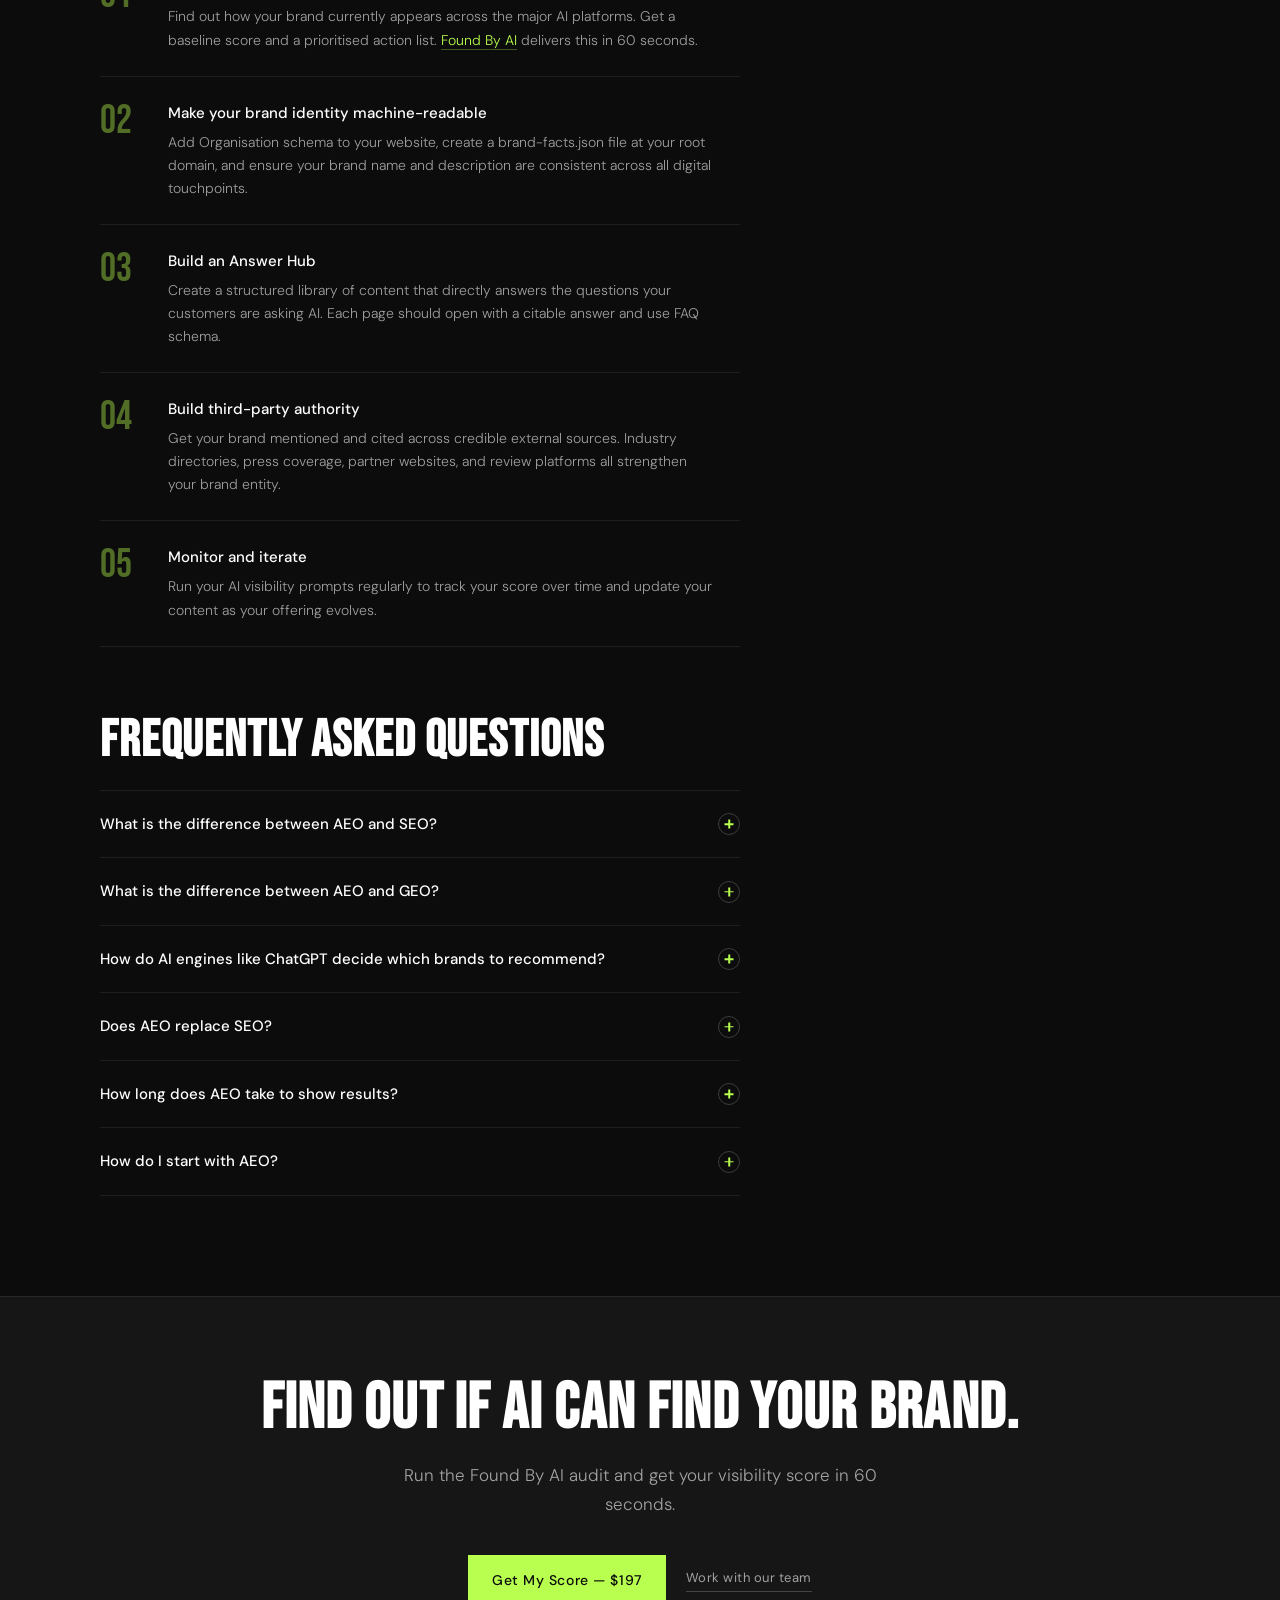
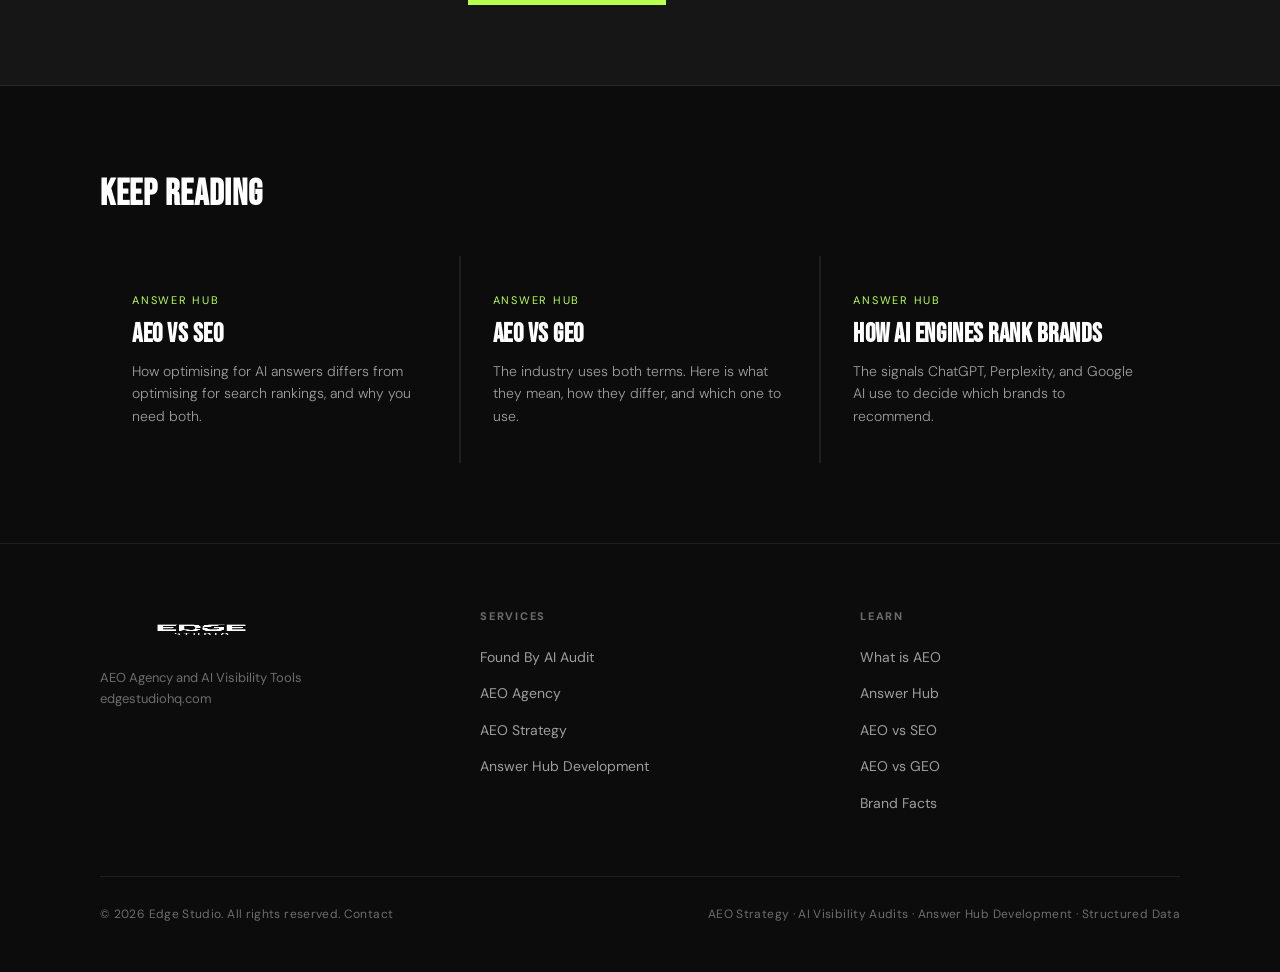
==== commit c445a734: "Add files via upload" ====
--- a/index.html
+++ b/index.html
@@ -3,463 +3,339 @@
 <head>
   <meta charset="UTF-8">
   <meta name="viewport" content="width=device-width, initial-scale=1.0">
-  <title>Edge Studio: AEO Agency for the AI Search Era</title>
-  <meta name="description" content="Most brands are invisible to ChatGPT and Perplexity. Edge Studio helps you fix that with proven AI visibility audits and done-for-you AEO strategy.">
-  <link rel="icon" type="image/png" href="images/favicon.png">
+  <title>What is AEO? Answer Engine Optimisation Explained | Edge Studio</title>
+  <meta name="description" content="Answer Engine Optimisation (AEO) is the practice of structuring your brand so AI tools like ChatGPT, Perplexity, and Google AI Overviews recommend you. Here is what it means and how to start.">
+  <link rel="canonical" href="https://edgestudiohq.com/what-is-aeo">
+  <link rel="icon" type="image/png" href="/images/favicon.png">
   <link rel="preconnect" href="https://fonts.googleapis.com">
   <link rel="preconnect" href="https://fonts.gstatic.com" crossorigin>
   <link href="https://fonts.googleapis.com/css2?family=Bebas+Neue&family=DM+Sans:ital,opsz,wght@0,9..40,300;0,9..40,400;0,9..40,500;1,9..40,300&display=swap" rel="stylesheet">
+  <script type="application/ld+json">{"@context":"https://schema.org","@type":"Article","headline":"What is Answer Engine Optimisation (AEO)?","description":"Answer Engine Optimisation (AEO) is the practice of structuring your brand so that AI tools like ChatGPT, Perplexity, and Google AI Overviews recommend your brand in response to relevant queries.","author":{"@type":"Organization","name":"Edge Studio","url":"https://edgestudiohq.com"},"publisher":{"@type":"Organization","name":"Edge Studio","logo":{"@type":"ImageObject","url":"https://edgestudiohq.com/images/logo.png"}},"mainEntityOfPage":"https://edgestudiohq.com/what-is-aeo","dateModified":"2026-03-01","inLanguage":"en"}</script>
+  <script type="application/ld+json">{"@context":"https://schema.org","@type":"FAQPage","mainEntity":[{"@type":"Question","name":"What is Answer Engine Optimisation?","acceptedAnswer":{"@type":"Answer","text":"Answer Engine Optimisation (AEO) is the practice of structuring your brand's content, data, and online presence so that AI tools like ChatGPT, Perplexity, and Google AI Overviews recommend your brand in response to relevant queries."}},{"@type":"Question","name":"What is the difference between AEO and SEO?","acceptedAnswer":{"@type":"Answer","text":"SEO optimises your content to rank in Google search results as a list of links. AEO optimises your brand to be recommended by AI tools that generate a single confident answer. SEO targets algorithms. AEO targets AI engines. Both are important but they require different strategies."}},{"@type":"Question","name":"What is the difference between AEO and GEO?","acceptedAnswer":{"@type":"Answer","text":"AEO (Answer Engine Optimisation) and GEO (Generative Engine Optimisation) are used interchangeably in the industry. Both describe optimising your brand to appear in AI-generated answers. AEO is the preferred term because it is more ownable and less likely to be confused with geographic targeting."}},{"@type":"Question","name":"How do AI engines decide which brands to recommend?","acceptedAnswer":{"@type":"Answer","text":"AI engines evaluate brands based on structured data and schema markup, consistent brand information across multiple sources, answer-first content, topical authority, and third-party citations and mentions."}},{"@type":"Question","name":"Does AEO replace SEO?","acceptedAnswer":{"@type":"Answer","text":"No. AEO extends SEO rather than replacing it. Brands that do both will have the strongest visibility across all search surfaces."}},{"@type":"Question","name":"How do I start with AEO?","acceptedAnswer":{"@type":"Answer","text":"Start with an AI visibility audit to understand your current score. Then focus on making your brand identity machine-readable with structured data, building Answer Hub content, and establishing topical authority through consistent citable content."}}]}</script>
   <style>
-    *, *::before, *::after { box-sizing: border-box; margin: 0; padding: 0; }
-
-    :root {
-      --black:   #0C0C0C;
-      --black-3: #161616;
-      --green:   #B8FF4F;
-      --white:   #FFFFFF;
-      --w70:     rgba(255,255,255,0.7);
-      --w60:     rgba(255,255,255,0.6);
-      --w40:     rgba(255,255,255,0.4);
-      --w20:     rgba(255,255,255,0.2);
-      --w08:     rgba(255,255,255,0.08);
-      --w05:     rgba(255,255,255,0.05);
-      --display: 'Bebas Neue', sans-serif;
-      --body:    'DM Sans', sans-serif;
-      --ease:    cubic-bezier(0.16, 1, 0.3, 1);
+    *,*::before,*::after{box-sizing:border-box;margin:0;padding:0}
+    :root{--black:#0C0C0C;--black-3:#161616;--green:#B8FF4F;--white:#FFFFFF;--w70:rgba(255,255,255,0.7);--w60:rgba(255,255,255,0.6);--w40:rgba(255,255,255,0.4);--w20:rgba(255,255,255,0.2);--w08:rgba(255,255,255,0.08);--w05:rgba(255,255,255,0.05);--display:'Bebas Neue',sans-serif;--body:'DM Sans',sans-serif;--ease:cubic-bezier(0.16,1,0.3,1)}
+    html{scroll-behavior:smooth}
+    body{background:var(--black);color:var(--white);font-family:var(--body);font-size:16px;line-height:1.6;-webkit-font-smoothing:antialiased;overflow-x:hidden}
+    img{max-width:100%;display:block}
+    a{text-decoration:none;color:inherit}
+    ul{list-style:none}
+    .container{width:100%;max-width:1160px;margin:0 auto;padding:0 40px}
+    .green{color:var(--green)}
+    .eyebrow{font-size:11px;letter-spacing:.18em;text-transform:uppercase;color:var(--green);display:flex;align-items:center;gap:12px;margin-bottom:24px}
+    .eyebrow::before{content:'';display:block;width:28px;height:1px;background:var(--green);flex-shrink:0}
+    @keyframes fadeUp{from{opacity:0;transform:translateY(20px)}to{opacity:1;transform:translateY(0)}}
+    .a1{animation:fadeUp .8s var(--ease) .1s both}
+    .a2{animation:fadeUp .8s var(--ease) .25s both}
+    .a3{animation:fadeUp .8s var(--ease) .4s both}
+    .nav{position:fixed;top:0;left:0;right:0;z-index:100;height:72px;padding:0 40px;display:flex;align-items:center;justify-content:space-between;background:rgba(12,12,12,.94);backdrop-filter:blur(16px);border-bottom:1px solid var(--w08)}
+    .nav-logo img{height:56px;width:auto}
+    .nav-links{display:flex;gap:32px;align-items:center}
+    .nav-links a{font-size:13px;letter-spacing:.04em;color:var(--w40);transition:color .2s}
+    .nav-links a:hover{color:var(--white)}
+    .nav-links a.active{color:var(--green)}
+    .nav-btn{background:var(--green)!important;color:var(--black)!important;font-weight:500!important;padding:9px 20px;transition:background .2s!important}
+    .nav-btn:hover{background:#d4ff85!important}
+    .page-hero{padding-top:72px;border-bottom:1px solid var(--w08)}
+    .page-hero-inner{padding:80px 40px 72px;max-width:1160px;margin:0 auto;display:grid;grid-template-columns:1fr 360px;gap:80px;align-items:start}
+    .page-h1{font-family:var(--display);font-size:clamp(56px,7vw,96px);line-height:.92;letter-spacing:.02em;color:var(--white);margin-bottom:32px}
+    .page-h1 .accent{color:var(--green)}
+    .answer-block{background:var(--w05);border:1px solid var(--w08);border-left:3px solid var(--green);padding:28px 32px;margin-bottom:28px}
+    .answer-block-label{font-size:10px;letter-spacing:.2em;text-transform:uppercase;color:var(--green);margin-bottom:10px}
+    .answer-block p{font-size:17px;line-height:1.7;color:var(--w70);font-weight:300}
+    .answer-block strong{color:var(--white);font-weight:500}
+    .page-hero-meta{font-size:13px;color:var(--w40);display:flex;gap:20px;flex-wrap:wrap}
+    .toc{background:var(--w05);border:1px solid var(--w08);padding:28px;position:sticky;top:88px}
+    .toc-label{font-size:10px;letter-spacing:.2em;text-transform:uppercase;color:var(--w40);margin-bottom:14px}
+    .toc-list{display:flex;flex-direction:column;gap:2px}
+    .toc-list a{font-size:13px;color:var(--w60);padding:8px 10px;border-left:2px solid transparent;transition:color .2s,border-color .2s;line-height:1.4}
+    .toc-list a:hover{color:var(--green);border-left-color:var(--green)}
+    .article-wrap{padding:80px 0 100px}
+    .article-inner{max-width:1160px;margin:0 auto;padding:0 40px;display:grid;grid-template-columns:1fr 360px;gap:80px;align-items:start}
+    .article-body{min-width:0}
+    .article-sidebar{position:sticky;top:88px;display:flex;flex-direction:column;gap:2px}
+    .article-section{margin-bottom:68px;scroll-margin-top:96px}
+    .article-section:last-child{margin-bottom:0}
+    .section-h2{font-family:var(--display);font-size:clamp(36px,4vw,52px);letter-spacing:.02em;line-height:1.0;margin-bottom:24px;color:var(--white)}
+    .section-h3{font-size:17px;font-weight:500;color:var(--white);margin-bottom:12px;margin-top:32px}
+    .article-body p{font-size:16px;color:var(--w60);line-height:1.85;margin-bottom:20px;font-weight:300}
+    .article-body p:last-child{margin-bottom:0}
+    .article-body strong{color:var(--white);font-weight:500}
+    .article-body a{color:var(--green);border-bottom:1px solid rgba(184,255,79,.3);transition:border-color .2s}
+    .article-body a:hover{border-color:var(--green)}
+    .compare-table{width:100%;border-collapse:collapse;margin:28px 0;font-size:14px}
+    .compare-table th{font-size:11px;letter-spacing:.14em;text-transform:uppercase;color:var(--green);padding:14px 18px;text-align:left;border-bottom:1px solid var(--w08);background:var(--w05);font-weight:500;font-family:var(--body)}
+    .compare-table td{padding:15px 18px;color:var(--w60);border-bottom:1px solid var(--w08);line-height:1.5;font-weight:300;vertical-align:top}
+    .compare-table tr:last-child td{border-bottom:none}
+    .compare-table td:first-child{color:var(--white);font-weight:500;white-space:nowrap}
+    .compare-table tr:hover td{background:var(--w05)}
+    .callout{border-left:2px solid var(--green);padding:18px 24px;margin:28px 0;background:var(--w05)}
+    .callout p{font-size:15px;color:var(--w60);line-height:1.7;margin:0;font-weight:300}
+    .callout strong{color:var(--white)}
+    .callout-label{font-size:10px;letter-spacing:.18em;text-transform:uppercase;color:var(--green);margin-bottom:8px}
+    .signal-list{display:flex;flex-direction:column;gap:2px;margin:24px 0}
+    .signal-item{display:flex;gap:16px;align-items:flex-start;padding:18px 20px;background:var(--w05);border:1px solid var(--w08)}
+    .signal-num{font-family:var(--display);font-size:28px;color:var(--green);opacity:.5;line-height:1;flex-shrink:0;min-width:32px}
+    .signal-content h4{font-size:14px;font-weight:500;color:var(--white);margin-bottom:4px}
+    .signal-content p{font-size:14px;color:var(--w60);line-height:1.6;margin:0;font-weight:300}
+    .steps-list{display:flex;flex-direction:column;margin:24px 0}
+    .step-item{display:grid;grid-template-columns:48px 1fr;gap:20px;align-items:start;padding:24px 24px 24px 0;border-bottom:1px solid var(--w08)}
+    .step-item:first-child{border-top:1px solid var(--w08)}
+    .step-n{font-family:var(--display);font-size:40px;color:var(--green);opacity:.4;line-height:1}
+    .step-content h4{font-size:15px;font-weight:500;color:var(--white);margin-bottom:6px}
+    .step-content p{font-size:14px;color:var(--w60);line-height:1.65;margin:0;font-weight:300}
+    .sidebar-card{background:var(--w05);border:1px solid var(--w08);padding:28px}
+    .sidebar-card-label{font-size:10px;letter-spacing:.18em;text-transform:uppercase;color:var(--green);margin-bottom:14px}
+    .sidebar-card h3{font-family:var(--display);font-size:28px;letter-spacing:.02em;margin-bottom:12px}
+    .sidebar-card p{font-size:14px;color:var(--w60);line-height:1.65;margin-bottom:20px;font-weight:300}
+    .sidebar-links{display:flex;flex-direction:column}
+    .sidebar-link{display:flex;justify-content:space-between;align-items:center;padding:14px 0;border-bottom:1px solid var(--w08);font-size:14px;color:var(--w60);transition:color .2s}
+    .sidebar-link:first-child{border-top:1px solid var(--w08)}
+    .sidebar-link:hover{color:var(--green)}
+    .sidebar-link span:last-child{color:var(--w40)}
+    .btn-primary{display:inline-block;background:var(--green);color:var(--black);font-size:14px;font-weight:500;letter-spacing:.04em;padding:14px 24px;transition:background .2s,transform .2s;white-space:nowrap}
+    .btn-primary:hover{background:#d4ff85;transform:translateY(-1px)}
+    .btn-ghost{font-size:13px;color:var(--w60);letter-spacing:.04em;border-bottom:1px solid var(--w20);padding-bottom:2px;transition:color .2s,border-color .2s;white-space:nowrap}
+    .btn-ghost:hover{color:var(--white);border-color:var(--w40)}
+    .faq-list{border-top:1px solid var(--w08);margin-top:24px}
+    .faq-item{border-bottom:1px solid var(--w08)}
+    .faq-q{width:100%;background:none;border:none;padding:22px 0;display:flex;justify-content:space-between;align-items:center;gap:24px;cursor:pointer;text-align:left}
+    .faq-q-text{font-size:15px;font-weight:500;color:var(--white);line-height:1.5;font-family:var(--body)}
+    .faq-icon{width:22px;height:22px;border-radius:50%;border:1px solid var(--w20);flex-shrink:0;position:relative}
+    .faq-icon::before,.faq-icon::after{content:'';position:absolute;background:var(--green);top:50%;left:50%}
+    .faq-icon::before{width:9px;height:1.5px;transform:translate(-50%,-50%)}
+    .faq-icon::after{width:1.5px;height:9px;transform:translate(-50%,-50%);transition:transform .3s,opacity .3s}
+    .faq-item.open .faq-icon::after{transform:translate(-50%,-50%) rotate(90deg);opacity:0}
+    .faq-a{max-height:0;overflow:hidden;transition:max-height .4s var(--ease)}
+    .faq-item.open .faq-a{max-height:300px}
+    .faq-a-inner{padding:0 0 20px;font-size:15px;color:var(--w60);line-height:1.8;font-weight:300}
+    .cta-strip{background:var(--black-3);border-top:1px solid var(--w08);border-bottom:1px solid var(--w08);padding:80px 0;text-align:center}
+    .cta-strip h2{font-family:var(--display);font-size:clamp(40px,5vw,68px);letter-spacing:.02em;line-height:1.0;margin-bottom:20px}
+    .cta-strip p{font-size:17px;color:var(--w60);line-height:1.7;max-width:480px;margin:0 auto 36px;font-weight:300}
+    .cta-strip-btns{display:flex;gap:20px;justify-content:center;align-items:center;flex-wrap:wrap}
+    .related{padding:80px 0}
+    .related h2{font-family:var(--display);font-size:36px;letter-spacing:.02em;margin-bottom:32px}
+    .related-grid{display:grid;grid-template-columns:repeat(3,1fr);gap:2px;background:var(--w08)}
+    .related-card{background:var(--black);padding:36px 32px;transition:background .2s;display:block}
+    .related-card:hover{background:var(--black-3)}
+    .related-tag{font-size:11px;letter-spacing:.16em;text-transform:uppercase;color:var(--green);margin-bottom:12px}
+    .related-card h3{font-family:var(--display);font-size:26px;letter-spacing:.02em;margin-bottom:10px;line-height:1.1}
+    .related-card p{font-size:14px;color:var(--w60);line-height:1.6;font-weight:300}
+    footer{border-top:1px solid var(--w08);padding:64px 0 48px}
+    .footer-grid{display:grid;grid-template-columns:1fr 1fr 1fr;gap:60px;margin-bottom:60px}
+    .footer-brand img{height:44px;margin-bottom:16px}
+    .footer-tag{font-size:13px;color:var(--w40);line-height:1.6}
+    .footer-col h4{font-size:11px;letter-spacing:.16em;text-transform:uppercase;color:var(--w40);margin-bottom:18px}
+    .footer-col ul{display:flex;flex-direction:column;gap:11px}
+    .footer-col a{font-size:14px;color:var(--w60);transition:color .2s}
+    .footer-col a:hover{color:var(--green)}
+    .footer-bottom{border-top:1px solid var(--w08);padding-top:28px;display:flex;justify-content:space-between;align-items:center}
+    .footer-copy{font-size:12px;color:var(--w40);letter-spacing:.03em}
+    .footer-copy a{color:var(--w40);transition:color .2s}
+    .footer-copy a:hover{color:var(--green)}
+    @media(max-width:960px){
+      .page-hero-inner,.article-inner{grid-template-columns:1fr;gap:48px}
+      .toc,.article-sidebar{position:static}
+      .page-hero-inner .toc{display:none}
+      .container,.nav{padding:0 24px}
+      .page-hero-inner{padding:72px 24px 56px}
+      .article-wrap{padding:56px 0 80px}
+      .article-inner{padding:0 24px}
+      .related-grid{grid-template-columns:1fr}
+      .footer-grid{grid-template-columns:1fr 1fr;gap:40px}
+      .footer-bottom{flex-direction:column;gap:12px;text-align:center}
     }
-
-    html { scroll-behavior: smooth; }
-    body { background: var(--black); color: var(--white); font-family: var(--body); font-size: 16px; line-height: 1.6; -webkit-font-smoothing: antialiased; overflow-x: hidden; }
-    img { max-width: 100%; display: block; }
-    a { text-decoration: none; color: inherit; }
-    ul { list-style: none; }
-    .container { width: 100%; max-width: 1160px; margin: 0 auto; padding: 0 40px; }
-    .green { color: var(--green); }
-
-    .eyebrow { font-size: 11px; letter-spacing: 0.18em; text-transform: uppercase; color: var(--green); display: flex; align-items: center; gap: 12px; margin-bottom: 24px; }
-    .eyebrow::before { content: ''; display: block; width: 28px; height: 1px; background: var(--green); flex-shrink: 0; }
-
-    @keyframes fadeUp { from { opacity: 0; transform: translateY(20px); } to { opacity: 1; transform: translateY(0); } }
-    .a1 { animation: fadeUp 0.8s var(--ease) 0.1s both; }
-    .a2 { animation: fadeUp 0.8s var(--ease) 0.25s both; }
-    .a3 { animation: fadeUp 0.8s var(--ease) 0.4s both; }
-    .a4 { animation: fadeUp 0.8s var(--ease) 0.55s both; }
-
-    /* NAV */
-    .nav { position: fixed; top: 0; left: 0; right: 0; z-index: 100; height: 72px; padding: 0 40px; display: flex; align-items: center; justify-content: space-between; background: rgba(12,12,12,0.94); backdrop-filter: blur(16px); border-bottom: 1px solid var(--w08); }
-    .nav-logo img { height: 56px; width: auto; }
-    .nav-links { display: flex; gap: 32px; align-items: center; }
-    .nav-links a { font-size: 13px; letter-spacing: 0.04em; color: var(--w40); transition: color 0.2s; }
-    .nav-links a:hover { color: var(--white); }
-    .nav-btn { background: var(--green) !important; color: var(--black) !important; font-weight: 500 !important; padding: 9px 20px; transition: background 0.2s !important; }
-    .nav-btn:hover { background: #d4ff85 !important; }
-
-    /* HERO */
-    .hero { padding-top: 72px; min-height: 100vh; display: flex; align-items: center; position: relative; overflow: hidden; }
-    .hero::before { content: ''; position: absolute; top: -10%; right: -5%; width: 700px; height: 700px; background: radial-gradient(circle, rgba(184,255,79,0.045) 0%, transparent 70%); pointer-events: none; }
-    .hero-inner { padding: 80px 40px; max-width: 1160px; margin: 0 auto; width: 100%; }
-    .hero-eyebrow { font-size: 11px; letter-spacing: 0.2em; text-transform: uppercase; color: var(--green); display: flex; align-items: center; gap: 12px; margin-bottom: 36px; }
-    .hero-eyebrow::before { content: ''; display: block; width: 32px; height: 1px; background: var(--green); }
-    .hero-h1 { font-family: var(--display); font-size: clamp(76px, 10.5vw, 144px); line-height: 0.9; letter-spacing: 0.02em; color: var(--white); margin-bottom: 40px; }
-    .hero-h1 .accent { color: var(--green); }
-    .hero-sub { font-size: 18px; line-height: 1.72; color: var(--w60); max-width: 560px; margin-bottom: 52px; font-weight: 300; }
-    .cta-row { display: flex; gap: 24px; align-items: center; flex-wrap: wrap; margin-bottom: 16px; }
-    .btn-primary { display: inline-block; background: var(--green); color: var(--black); font-size: 14px; font-weight: 500; letter-spacing: 0.04em; padding: 18px 36px; transition: background 0.2s, transform 0.2s; white-space: nowrap; }
-    .btn-primary:hover { background: #d4ff85; transform: translateY(-1px); }
-    .btn-ghost { font-size: 13px; color: var(--w60); letter-spacing: 0.04em; border-bottom: 1px solid var(--w20); padding-bottom: 2px; transition: color 0.2s, border-color 0.2s; white-space: nowrap; }
-    .btn-ghost:hover { color: var(--white); border-color: var(--w40); }
-
-    /* FIX 2: urgency note — w70 instead of w40 */
-    .urgency-note { font-size: 12px; color: var(--w70); letter-spacing: 0.1em; text-transform: uppercase; }
-
-    /* TRUST BAR */
-    .trust-bar { display: grid; grid-template-columns: repeat(3, 1fr); border-top: 1px solid var(--w08); border-bottom: 1px solid var(--w08); }
-    .trust-item { padding: 48px 40px; border-right: 1px solid var(--w08); }
-    .trust-item:last-child { border-right: none; }
-    .trust-num { font-family: var(--display); font-size: 60px; color: var(--green); line-height: 1; margin-bottom: 8px; letter-spacing: 0.02em; }
-    /* FIX 3: trust labels — w70 instead of w40 */
-    .trust-label { font-size: 14px; color: var(--w70); letter-spacing: 0.03em; line-height: 1.5; }
-
-    /* SECTIONS */
-    .section { padding: 120px 0; }
-    .section-dark { background: var(--black-3); }
-
-    /* PROBLEM */
-    .problem-grid { display: grid; grid-template-columns: 1fr 1fr; gap: 80px; align-items: start; }
-    .problem-grid h2 { font-family: var(--display); font-size: clamp(44px, 5.5vw, 72px); line-height: 1.0; letter-spacing: 0.02em; }
-    .prose p { font-size: 16px; color: var(--w60); line-height: 1.8; margin-bottom: 24px; font-weight: 300; }
-    .prose p:last-child { margin-bottom: 0; }
-    .prose strong { color: var(--white); font-weight: 500; }
-    .callout { border-left: 2px solid var(--green); padding: 18px 24px; margin-top: 36px; background: var(--w05); }
-    .callout p { font-size: 15px; color: var(--w60); line-height: 1.7; margin: 0; font-weight: 300; }
-
-    /* SOLUTIONS */
-    .section-title { text-align: center; margin-bottom: 60px; }
-    .section-title h2 { font-family: var(--display); font-size: clamp(44px, 5.5vw, 72px); letter-spacing: 0.02em; line-height: 1.0; }
-    .cards-grid { display: grid; grid-template-columns: 1fr 1fr; gap: 2px; background: var(--w08); }
-    .card { background: var(--black); padding: 52px 48px; position: relative; overflow: hidden; transition: background 0.3s; }
-    .card:hover { background: var(--black-3); }
-    .card::after { content: ''; position: absolute; top: 0; left: 0; right: 0; height: 2px; background: var(--green); transform: scaleX(0); transform-origin: left; transition: transform 0.4s var(--ease); }
-    .card:hover::after { transform: scaleX(1); }
-    .card-tag { font-size: 11px; letter-spacing: 0.18em; text-transform: uppercase; color: var(--green); margin-bottom: 20px; }
-    .card h3 { font-family: var(--display); font-size: 40px; letter-spacing: 0.02em; line-height: 1.05; margin-bottom: 20px; }
-    .card p { font-size: 15px; color: var(--w60); line-height: 1.75; margin-bottom: 36px; font-weight: 300; }
-    .card-note { font-size: 12px; color: var(--w60); letter-spacing: 0.03em; margin-top: 14px; }
-    .link-arrow { font-size: 13px; font-weight: 500; letter-spacing: 0.06em; color: var(--green); border-bottom: 1px solid rgba(184,255,79,0.3); padding-bottom: 3px; transition: border-color 0.2s; display: inline-block; }
-    .link-arrow:hover { border-color: var(--green); }
-
-    /* STEPS */
-    .steps-intro { max-width: 540px; margin-bottom: 72px; }
-    .steps-intro h2 { font-family: var(--display); font-size: clamp(44px, 5.5vw, 72px); letter-spacing: 0.02em; line-height: 1.0; margin-bottom: 16px; }
-    .steps-intro p { font-size: 16px; color: var(--w60); font-weight: 300; }
-    .steps-grid { display: grid; grid-template-columns: repeat(3, 1fr); gap: 2px; background: var(--w08); margin-bottom: 48px; }
-    .step { background: var(--black-3); padding: 44px 36px; }
-    /* FIX 1: step numbers — green at 40% opacity, clearly visible */
-    .step-num { font-family: var(--display); font-size: 80px; color: var(--green); opacity: 0.4; line-height: 1; margin-bottom: 24px; letter-spacing: 0.02em; }
-    .step-title { font-size: 15px; font-weight: 500; color: var(--white); margin-bottom: 10px; letter-spacing: 0.02em; }
-    .step p { font-size: 14px; color: var(--w60); line-height: 1.7; font-weight: 300; }
-    .urgency-box { background: var(--w05); border: 1px solid var(--w08); padding: 44px 48px; display: grid; grid-template-columns: 1fr auto; gap: 40px; align-items: center; }
-    .urgency-box h3 { font-family: var(--display); font-size: 30px; letter-spacing: 0.02em; margin-bottom: 10px; }
-    .urgency-box p { font-size: 15px; color: var(--w60); line-height: 1.7; font-weight: 300; }
-
-    /* FOR SECTION */
-    .for-grid { display: grid; grid-template-columns: 1fr 1fr; gap: 100px; align-items: start; }
-    .for-left h2 { font-family: var(--display); font-size: clamp(44px, 5.5vw, 72px); letter-spacing: 0.02em; line-height: 1.0; margin-bottom: 20px; }
-    .for-left p { font-size: 15px; color: var(--w60); font-weight: 300; line-height: 1.7; }
-    .for-list { border-top: 1px solid var(--w08); }
-    .for-item { padding: 22px 0; border-bottom: 1px solid var(--w08); display: flex; gap: 18px; align-items: flex-start; }
-    .check { color: var(--green); font-size: 15px; flex-shrink: 0; margin-top: 1px; }
-    .for-item span:last-child { font-size: 15px; color: var(--w60); line-height: 1.65; font-weight: 300; }
-    .not-for-note { margin-top: 28px; padding: 18px 22px; border-left: 2px solid var(--w20); background: var(--w05); }
-    .not-for-note p { font-size: 13px; color: var(--w60); font-style: italic; line-height: 1.6; }
-
-    /* ABOUT */
-    .about-grid { display: grid; grid-template-columns: 1fr 1fr; gap: 80px; align-items: start; }
-    .stat-cards { display: flex; flex-direction: column; gap: 2px; }
-    .stat-card { background: var(--w05); border: 1px solid var(--w08); padding: 36px 40px; }
-    .stat-n { font-family: var(--display); font-size: 52px; color: var(--green); line-height: 1; margin-bottom: 6px; }
-    .stat-l { font-size: 13px; color: var(--w60); letter-spacing: 0.04em; }
-    .about-copy h2 { font-family: var(--display); font-size: clamp(38px, 4.5vw, 60px); letter-spacing: 0.02em; line-height: 1.0; margin-bottom: 28px; }
-
-    /* FAQ */
-    .faq-head { margin-bottom: 56px; }
-    .faq-head h2 { font-family: var(--display); font-size: clamp(44px, 5.5vw, 72px); letter-spacing: 0.02em; line-height: 1.0; }
-    .faq-list { border-top: 1px solid var(--w08); }
-    .faq-item { border-bottom: 1px solid var(--w08); }
-    .faq-q { width: 100%; background: none; border: none; padding: 26px 0; display: flex; justify-content: space-between; align-items: center; gap: 24px; cursor: pointer; text-align: left; }
-    .faq-q-text { font-size: 15px; font-weight: 500; color: var(--white); line-height: 1.5; font-family: var(--body); }
-    .faq-icon { width: 22px; height: 22px; border-radius: 50%; border: 1px solid var(--w20); flex-shrink: 0; position: relative; }
-    .faq-icon::before, .faq-icon::after { content: ''; position: absolute; background: var(--green); top: 50%; left: 50%; }
-    .faq-icon::before { width: 9px; height: 1.5px; transform: translate(-50%,-50%); }
-    .faq-icon::after { width: 1.5px; height: 9px; transform: translate(-50%,-50%); transition: transform 0.3s, opacity 0.3s; }
-    .faq-item.open .faq-icon::after { transform: translate(-50%,-50%) rotate(90deg); opacity: 0; }
-    .faq-a { max-height: 0; overflow: hidden; transition: max-height 0.4s var(--ease); }
-    .faq-item.open .faq-a { max-height: 240px; }
-    .faq-a-inner { padding: 0 0 24px; font-size: 15px; color: var(--w60); line-height: 1.8; font-weight: 300; max-width: 720px; }
-
-    /* CLOSER */
-    .closer { padding: 140px 0; text-align: center; position: relative; overflow: hidden; }
-    .closer::before { content: ''; position: absolute; top: 50%; left: 50%; transform: translate(-50%,-50%); width: 800px; height: 800px; background: radial-gradient(circle, rgba(184,255,79,0.04) 0%, transparent 65%); pointer-events: none; }
-    .closer h2 { font-family: var(--display); font-size: clamp(52px, 7.5vw, 104px); letter-spacing: 0.02em; line-height: 0.93; margin-bottom: 32px; }
-    .closer-sub { font-size: 18px; color: var(--w60); line-height: 1.7; max-width: 500px; margin: 0 auto 48px; font-weight: 300; }
-    .closer-btns { display: flex; gap: 20px; justify-content: center; align-items: center; flex-wrap: wrap; margin-bottom: 20px; }
-    .closer-note { font-size: 12px; color: var(--w70); letter-spacing: 0.1em; text-transform: uppercase; }
-
-    /* FOOTER */
-    footer { border-top: 1px solid var(--w08); padding: 64px 0 48px; }
-    .footer-grid { display: grid; grid-template-columns: 1fr 1fr 1fr; gap: 60px; margin-bottom: 60px; }
-    .footer-brand img { height: 44px; margin-bottom: 16px; }
-    .footer-tag { font-size: 13px; color: var(--w40); line-height: 1.6; }
-    .footer-col h4 { font-size: 11px; letter-spacing: 0.16em; text-transform: uppercase; color: var(--w40); margin-bottom: 18px; }
-    .footer-col ul { display: flex; flex-direction: column; gap: 11px; }
-    .footer-col a { font-size: 14px; color: var(--w60); transition: color 0.2s; }
-    .footer-col a:hover { color: var(--green); }
-    .footer-bottom { border-top: 1px solid var(--w08); padding-top: 28px; display: flex; justify-content: space-between; align-items: center; }
-    .footer-copy { font-size: 12px; color: var(--w40); letter-spacing: 0.03em; }
-    .footer-copy a { color: var(--w40); transition: color 0.2s; }
-    .footer-copy a:hover { color: var(--green); }
-
-    /* RESPONSIVE */
-    @media (max-width: 920px) {
-      .container, .nav { padding: 0 24px; }
-      .nav-links { display: none; }
-      .hero-inner { padding: 72px 24px 60px; }
-      .trust-bar { grid-template-columns: 1fr; }
-      .trust-item { border-right: none; border-bottom: 1px solid var(--w08); }
-      .trust-item:last-child { border-bottom: none; }
-      .problem-grid, .for-grid, .about-grid { grid-template-columns: 1fr; gap: 48px; }
-      .cards-grid, .steps-grid { grid-template-columns: 1fr; }
-      .urgency-box { grid-template-columns: 1fr; gap: 24px; }
-      .footer-grid { grid-template-columns: 1fr 1fr; gap: 40px; }
-      .footer-bottom { flex-direction: column; gap: 12px; text-align: center; }
-    }
-    @media (max-width: 580px) {
-      .section { padding: 80px 0; }
-      .footer-grid { grid-template-columns: 1fr; }
-      .cta-row, .closer-btns { flex-direction: column; align-items: flex-start; }
-      .closer-btns { align-items: center; }
+    @media(max-width:580px){
+      .footer-grid{grid-template-columns:1fr}
+      .cta-strip-btns{flex-direction:column}
+      .compare-table th,.compare-table td{padding:12px 12px}
     }
   </style>
 </head>
 <body>
-
-<!-- NAV -->
 <nav class="nav">
-  <a href="/" class="nav-logo"><img src="images/logo.png" alt="Edge Studio" width="252" height="56"></a>
+  <a href="/" class="nav-logo"><img src="/images/logo.png" alt="Edge Studio" width="252" height="56"></a>
   <ul class="nav-links">
-    <li><a href="/what-is-aeo">What is AEO</a></li>
+    <li><a href="/what-is-aeo" class="active">What is AEO</a></li>
     <li><a href="https://foundbyai.com.au">Found By AI</a></li>
     <li><a href="/aeo-agency">Agency</a></li>
     <li><a href="/answer-hub">Answer Hub</a></li>
-    <li><a href="https://foundbyai.com.au" class="nav-btn">Get My Score — $197</a></li>
+    <li><a href="https://foundbyai.com.au" class="nav-btn">Get My Score &mdash; $197</a></li>
   </ul>
 </nav>
 
-<!-- HERO -->
-<section class="hero">
-  <div class="hero-inner">
-    <div class="hero-eyebrow a1">AEO Agency for the AI Search Era</div>
-    <h1 class="hero-h1 a2">SEO is<br>no longer<br><span class="accent">enough.</span></h1>
-    <p class="hero-sub a3">Right now, ChatGPT, Perplexity, and Google AI are recommending brands to your customers. If yours isn't one of them, someone else is getting that sale.</p>
-    <div class="a4">
-      <div class="cta-row">
-        <a href="https://foundbyai.com.au" class="btn-primary">Get My AI Visibility Score — $197</a>
-        <a href="/aeo-agency" class="btn-ghost">Or work with our team directly</a>
-      </div>
-      <div class="urgency-note">Score delivered to your inbox in 60 seconds.</div>
+<header class="page-hero">
+  <div class="page-hero-inner">
+    <div>
+      <div class="eyebrow a1">Answer Engine Optimisation</div>
+      <h1 class="page-h1 a2">What is <span class="accent">AEO?</span></h1>
+      <div class="answer-block a3">
+        <div class="answer-block-label">Direct answer</div>
+        <p><strong>Answer Engine Optimisation (AEO)</strong> is the practice of structuring your brand's content, data, and online presence so that AI tools like ChatGPT, Perplexity, and Google AI Overviews <strong>recommend your brand</strong> in response to relevant queries.</p>
+      </div>
+      <div class="page-hero-meta">
+        <span>By Edge Studio</span>
+        <span>Updated March 2026</span>
+        <span>8 min read</span>
+      </div>
+    </div>
+    <nav class="toc" aria-label="Table of contents">
+      <div class="toc-label">On this page</div>
+      <div class="toc-list">
+        <a href="#definition">What is AEO</a>
+        <a href="#aeo-vs-seo">AEO vs SEO</a>
+        <a href="#aeo-vs-geo">AEO vs GEO</a>
+        <a href="#how-ai-ranks">How AI ranks brands</a>
+        <a href="#why-now">Why it matters now</a>
+        <a href="#how-to-start">How to start</a>
+        <a href="#faq">FAQ</a>
+      </div>
+    </nav>
+  </div>
+</header>
+
+<div class="article-wrap">
+  <div class="article-inner">
+    <article class="article-body">
+
+      <section class="article-section" id="definition">
+        <h2 class="section-h2">What is Answer Engine Optimisation?</h2>
+        <p>Search has fundamentally changed. When someone asks ChatGPT, Perplexity, or Google AI a question, they don't get ten blue links. They get a single, confident answer. One recommendation. A short list of trusted brands.</p>
+        <p>The brands in that answer were not there by accident. They were there because their online presence was structured in a way that made them easy for AI to find, evaluate, and cite with confidence.</p>
+        <p>That is what AEO is. It is the discipline of making your brand the answer.</p>
+        <p>AEO covers everything from how your website is structured and what data it contains, to how your brand is described across third-party sources, to whether AI engines can identify you as a credible authority in your category. When all of these signals are aligned, AI engines begin recommending you. When they are not, your competitors get recommended instead.</p>
+        <div class="callout">
+          <div class="callout-label">In plain language</div>
+          <p>SEO gets you ranked. <strong>AEO gets you recommended.</strong> These are not the same outcome, and they require different strategies to achieve.</p>
+        </div>
+      </section>
+
+      <section class="article-section" id="aeo-vs-seo">
+        <h2 class="section-h2">AEO vs SEO</h2>
+        <p>SEO and AEO are complementary disciplines, not competing ones. But they target different systems and produce different outcomes.</p>
+        <table class="compare-table">
+          <thead><tr><th>Aspect</th><th>SEO</th><th>AEO</th></tr></thead>
+          <tbody>
+            <tr><td>Target</td><td>Google and Bing search algorithms</td><td>AI engines: ChatGPT, Perplexity, Google AI</td></tr>
+            <tr><td>Output</td><td>Ranked list of links</td><td>A single recommended answer or brand</td></tr>
+            <tr><td>Success metric</td><td>Rankings and click-through rate</td><td>Brand citations and AI recommendations</td></tr>
+            <tr><td>Content format</td><td>Keyword-optimised pages</td><td>Answer-first, structured, citable content</td></tr>
+            <tr><td>Technical signals</td><td>Backlinks, page speed, meta tags</td><td>Schema markup, structured data, brand entity</td></tr>
+            <tr><td>Timeline</td><td>Months to years</td><td>Weeks to months for early signals</td></tr>
+          </tbody>
+        </table>
+        <p><strong>AEO does not replace SEO.</strong> Many of the same foundations apply. AEO adds a layer of optimisation specifically for how AI engines evaluate and cite brands. Brands that do both will have the strongest visibility across all search surfaces.</p>
+      </section>
+
+      <section class="article-section" id="aeo-vs-geo">
+        <h2 class="section-h2">AEO vs GEO</h2>
+        <p>You will often see AEO and GEO (Generative Engine Optimisation) used interchangeably. The industry has not settled on a single term. You may also encounter GSO (Generative Search Optimisation) and LLMO (Large Language Model Optimisation).</p>
+        <p>In practice, <strong>AEO and GEO describe the same goal</strong>: getting your brand recommended by AI-powered search and answer tools. The underlying strategies are identical.</p>
+        <p>Edge Studio uses AEO as the preferred term because GEO is easily confused with geographic targeting. AEO is a cleaner, more ownable label for what is genuinely a new discipline.</p>
+        <div class="callout">
+          <p>Whether someone calls it AEO, GEO, or AI visibility strategy, they are describing the same challenge: <strong>making your brand the one AI recommends</strong>.</p>
+        </div>
+      </section>
+
+      <section class="article-section" id="how-ai-ranks">
+        <h2 class="section-h2">How AI engines rank and recommend brands</h2>
+        <p>AI engines like ChatGPT and Perplexity do not rank brands the way Google does. Instead, they evaluate how clearly and consistently a brand's identity, expertise, and relevance are established across the web.</p>
+        <div class="signal-list">
+          <div class="signal-item"><div class="signal-num">01</div><div class="signal-content"><h4>Structured data and schema markup</h4><p>Machine-readable information that tells AI engines exactly what your brand is, what it does, and who it serves. Includes Organisation schema, Product schema, FAQ schema, and a brand-facts.json file.</p></div></div>
+          <div class="signal-item"><div class="signal-num">02</div><div class="signal-content"><h4>Consistent brand information across sources</h4><p>Your brand name, description, and category should be described consistently across your website, social profiles, directories, and third-party platforms. Inconsistency creates ambiguity for AI engines.</p></div></div>
+          <div class="signal-item"><div class="signal-num">03</div><div class="signal-content"><h4>Answer-first content</h4><p>Content that directly and concisely answers the questions your customers are asking AI. AI engines prefer content that opens with the answer. FAQ sections, structured guides, and clear definitions all perform well.</p></div></div>
+          <div class="signal-item"><div class="signal-num">04</div><div class="signal-content"><h4>Topical authority</h4><p>A cluster of high-quality content covering a topic comprehensively signals more authority than a single page. This is what an Answer Hub builds.</p></div></div>
+          <div class="signal-item"><div class="signal-num">05</div><div class="signal-content"><h4>Third-party citations and mentions</h4><p>Being mentioned by credible external sources reinforces your brand's authority. Press coverage, industry directories, partner mentions, and review platforms all contribute.</p></div></div>
+          <div class="signal-item"><div class="signal-num">06</div><div class="signal-content"><h4>Brand entity clarity</h4><p>AI engines work with entities rather than just keywords. The clearer your brand entity is across the web, the more confidently AI can cite you.</p></div></div>
+        </div>
+      </section>
+
+      <section class="article-section" id="why-now">
+        <h2 class="section-h2">Why AEO matters right now</h2>
+        <p>AI search is not a future trend. It is the present reality of how a growing percentage of customers find information, compare options, and make purchasing decisions.</p>
+        <p>ChatGPT reached 100 million users faster than any product in history. Perplexity processes hundreds of millions of queries per month. Google AI Overviews now appear on a significant proportion of searches, reducing clicks to organic results.</p>
+        <p><strong>If you are not structured for AI discovery, you are invisible to a growing segment of your potential customers.</strong> The customers using AI to research are often the highest-intent, highest-value buyers in your category.</p>
+        <h3 class="section-h3">The first-mover window is still open</h3>
+        <p>AEO is where SEO was in the early 2000s. The brands that built strong SEO foundations early dominated their categories for years. The same dynamic is playing out in AEO right now. Category leaders in AI search have not yet been decided in most industries.</p>
+        <div class="callout">
+          <p><strong>The window to claim your category in AI search is open right now.</strong> It will not stay open indefinitely. AI recommendation patterns form and harden as more data accumulates.</p>
+        </div>
+      </section>
+
+      <section class="article-section" id="how-to-start">
+        <h2 class="section-h2">How to start with AEO</h2>
+        <p>The most effective starting point is understanding where you currently stand. You cannot improve what you cannot measure.</p>
+        <div class="steps-list">
+          <div class="step-item"><div class="step-n">01</div><div class="step-content"><h4>Run an AI visibility audit</h4><p>Find out how your brand currently appears across the major AI platforms. Get a baseline score and a prioritised action list. <a href="https://foundbyai.com.au">Found By AI</a> delivers this in 60 seconds.</p></div></div>
+          <div class="step-item"><div class="step-n">02</div><div class="step-content"><h4>Make your brand identity machine-readable</h4><p>Add Organisation schema to your website, create a brand-facts.json file at your root domain, and ensure your brand name and description are consistent across all digital touchpoints.</p></div></div>
+          <div class="step-item"><div class="step-n">03</div><div class="step-content"><h4>Build an Answer Hub</h4><p>Create a structured library of content that directly answers the questions your customers are asking AI. Each page should open with a citable answer and use FAQ schema.</p></div></div>
+          <div class="step-item"><div class="step-n">04</div><div class="step-content"><h4>Build third-party authority</h4><p>Get your brand mentioned and cited across credible external sources. Industry directories, press coverage, partner websites, and review platforms all strengthen your brand entity.</p></div></div>
+          <div class="step-item"><div class="step-n">05</div><div class="step-content"><h4>Monitor and iterate</h4><p>Run your AI visibility prompts regularly to track your score over time and update your content as your offering evolves.</p></div></div>
+        </div>
+      </section>
+
+      <section class="article-section" id="faq">
+        <h2 class="section-h2">Frequently asked questions</h2>
+        <div class="faq-list">
+          <div class="faq-item"><button class="faq-q" onclick="toggleFaq(this)"><span class="faq-q-text">What is the difference between AEO and SEO?</span><span class="faq-icon"></span></button><div class="faq-a"><p class="faq-a-inner">SEO optimises your content to rank in Google search results as a list of links. AEO optimises your brand to be recommended by AI tools that generate a single confident answer. SEO targets algorithms. AEO targets AI engines. Both are important but they require different strategies.</p></div></div>
+          <div class="faq-item"><button class="faq-q" onclick="toggleFaq(this)"><span class="faq-q-text">What is the difference between AEO and GEO?</span><span class="faq-icon"></span></button><div class="faq-a"><p class="faq-a-inner">AEO (Answer Engine Optimisation) and GEO (Generative Engine Optimisation) are used interchangeably in the industry. Both describe optimising your brand to appear in AI-generated answers. AEO is the preferred term because it is more ownable and less likely to be confused with geographic targeting.</p></div></div>
+          <div class="faq-item"><button class="faq-q" onclick="toggleFaq(this)"><span class="faq-q-text">How do AI engines like ChatGPT decide which brands to recommend?</span><span class="faq-icon"></span></button><div class="faq-a"><p class="faq-a-inner">AI engines evaluate brands based on structured data and schema markup, consistent brand information across multiple sources, answer-first content, topical authority, and third-party citations and mentions. Brands that clearly establish their identity and expertise across the web are recommended more often.</p></div></div>
+          <div class="faq-item"><button class="faq-q" onclick="toggleFaq(this)"><span class="faq-q-text">Does AEO replace SEO?</span><span class="faq-icon"></span></button><div class="faq-a"><p class="faq-a-inner">No. AEO extends SEO rather than replacing it. Many of the same foundations apply: quality content, technical accessibility, and authority signals. AEO adds a layer of optimisation specifically for how AI engines evaluate, cite, and recommend brands.</p></div></div>
+          <div class="faq-item"><button class="faq-q" onclick="toggleFaq(this)"><span class="faq-q-text">How long does AEO take to show results?</span><span class="faq-icon"></span></button><div class="faq-a"><p class="faq-a-inner">Some improvements, such as adding structured data and optimising key pages, can influence AI recommendations within weeks. Building sustained authority takes consistent action over months. An AI visibility audit gives you the fastest-impact actions to prioritise first.</p></div></div>
+          <div class="faq-item"><button class="faq-q" onclick="toggleFaq(this)"><span class="faq-q-text">How do I start with AEO?</span><span class="faq-icon"></span></button><div class="faq-a"><p class="faq-a-inner">Start with an AI visibility audit to understand your current score. Then focus on three areas: make your brand identity machine-readable with structured data, build Answer Hub content that directly answers the questions your customers ask AI, and establish topical authority through consistent citable content.</p></div></div>
+        </div>
+      </section>
+
+    </article>
+
+    <aside class="article-sidebar">
+      <div class="sidebar-card">
+        <div class="sidebar-card-label">Find out where you stand</div>
+        <h3>Run your AI visibility audit</h3>
+        <p>20 purchase-intent prompts. A score out of 20. Six content assets. Delivered in 60 seconds.</p>
+        <a href="https://foundbyai.com.au" class="btn-primary">Get My Score &mdash; $197</a>
+      </div>
+      <div class="sidebar-card" style="margin-top:2px">
+        <div class="sidebar-card-label">Related reading</div>
+        <div class="sidebar-links">
+          <a href="/answer-hub/aeo-vs-seo" class="sidebar-link"><span>AEO vs SEO explained</span><span>&rarr;</span></a>
+          <a href="/answer-hub/aeo-vs-geo" class="sidebar-link"><span>AEO vs GEO: the difference</span><span>&rarr;</span></a>
+          <a href="/answer-hub/how-ai-engines-rank-brands" class="sidebar-link"><span>How AI engines rank brands</span><span>&rarr;</span></a>
+          <a href="/answer-hub" class="sidebar-link"><span>Full Answer Hub</span><span>&rarr;</span></a>
+        </div>
+      </div>
+    </aside>
+  </div>
+</div>
+
+<section class="cta-strip">
+  <div class="container">
+    <h2>Find out if AI can find your brand.</h2>
+    <p>Run the Found By AI audit and get your visibility score in 60 seconds.</p>
+    <div class="cta-strip-btns">
+      <a href="https://foundbyai.com.au" class="btn-primary">Get My Score &mdash; $197</a>
+      <a href="/aeo-agency" class="btn-ghost">Work with our team</a>
     </div>
   </div>
 </section>
 
-<!-- TRUST BAR -->
-<div class="trust-bar">
-  <div class="trust-item">
-    <div class="trust-num">20</div>
-    <div class="trust-label">Purchase-intent AI prompts run per audit</div>
-  </div>
-  <div class="trust-item">
-    <div class="trust-num">/20</div>
-    <div class="trust-label">Visibility score delivered to your inbox</div>
-  </div>
-  <div class="trust-item">
-    <div class="trust-num">6</div>
-    <div class="trust-label">Exclusive content assets included with every audit</div>
-  </div>
-</div>
-
-<!-- PROBLEM -->
-<section class="section">
+<section class="related">
   <div class="container">
-    <div class="problem-grid">
-      <div>
-        <div class="eyebrow">The shift</div>
-        <h2>Your customers are asking AI. Is your brand <span class="green">the answer?</span></h2>
-      </div>
-      <div class="prose">
-        <p>Search has fundamentally changed.</p>
-        <p>When someone types <strong>"best accountant for small business"</strong> or <strong>"top supplements for energy"</strong> into ChatGPT, they don't get ten blue links. They get one confident answer. A short list of recommended brands. And then they act on it.</p>
-        <p>The brands in that answer are winning customers you don't even know you're losing.</p>
-        <p><strong>Traditional SEO gets you ranked on Google. AEO — Answer Engine Optimisation — gets you recommended by AI.</strong> These are not the same discipline, and the gap between brands who understand that and brands who don't is growing every single week.</p>
-        <div class="callout">
-          <p>The window to claim your category in AI search is open right now. <strong>It will not stay open indefinitely.</strong></p>
-        </div>
-      </div>
+    <h2>Keep reading</h2>
+    <div class="related-grid">
+      <a href="/answer-hub/aeo-vs-seo" class="related-card"><div class="related-tag">Answer Hub</div><h3>AEO vs SEO</h3><p>How optimising for AI answers differs from optimising for search rankings, and why you need both.</p></a>
+      <a href="/answer-hub/aeo-vs-geo" class="related-card"><div class="related-tag">Answer Hub</div><h3>AEO vs GEO</h3><p>The industry uses both terms. Here is what they mean, how they differ, and which one to use.</p></a>
+      <a href="/answer-hub/how-ai-engines-rank-brands" class="related-card"><div class="related-tag">Answer Hub</div><h3>How AI engines rank brands</h3><p>The signals ChatGPT, Perplexity, and Google AI use to decide which brands to recommend.</p></a>
     </div>
   </div>
 </section>
 
-<!-- SOLUTIONS -->
-<section class="section section-dark">
-  <div class="container">
-    <div class="section-title">
-      <div class="eyebrow" style="justify-content:center">What we do</div>
-      <h2>Two proven ways to build your <span class="green">AI visibility.</span></h2>
-    </div>
-    <div class="cards-grid">
-      <div class="card">
-        <div class="card-tag">For founders who want instant answers</div>
-        <h3>Found By AI</h3>
-        <p>Find out exactly where AI ranks your brand. We run 20 purchase-intent prompts across ChatGPT, Perplexity, and Google AI Overviews. You get a score out of 20 plus 6 exclusive content assets to start closing the gaps. Works for product brands and service businesses.</p>
-        <a href="https://foundbyai.com.au" class="btn-primary" style="font-size:14px;padding:15px 28px">Get My Score — $197</a>
-        <div class="card-note">Delivered to your inbox in 60 seconds.</div>
-      </div>
-      <div class="card">
-        <div class="card-tag">For brands ready to own their category</div>
-        <h3>AEO Agency</h3>
-        <p>Done-for-you AEO from specialists who live and breathe AI search. We audit, strategise, and build your complete AI presence. Answer Hubs, structured data, brand entity optimisation, and ongoing monitoring. For brands serious about AI visibility.</p>
-        <a href="/aeo-agency" class="link-arrow">Apply to Work With Us &rarr;</a>
-        <div class="card-note">Limited client intake. Enquire to check availability.</div>
-      </div>
-    </div>
-  </div>
-</section>
-
-<!-- HOW IT WORKS -->
-<section class="section">
-  <div class="container">
-    <div class="steps-intro">
-      <div class="eyebrow">How it works</div>
-      <h2>Three steps to your AI visibility score.</h2>
-      <p>From submission to inbox in 60 seconds.</p>
-    </div>
-    <div class="steps-grid">
-      <div class="step">
-        <div class="step-num">01</div>
-        <div class="step-title">Submit your brand details</div>
-        <p>Your brand name, URL, and target category. Takes less than two minutes to complete.</p>
-      </div>
-      <div class="step">
-        <div class="step-num">02</div>
-        <div class="step-title">We run 20 AI prompts</div>
-        <p>Our proven system fires 20 real purchase-intent queries across ChatGPT, Perplexity, Google AI Overviews, and more. The exact searches your customers are making today.</p>
-      </div>
-      <div class="step">
-        <div class="step-num">03</div>
-        <div class="step-title">Receive your score and assets</div>
-        <p>A visibility score out of 20. A full breakdown of where you appear and where you are missing. Six exclusive, ready-to-use content assets to start closing the gaps immediately.</p>
-      </div>
-    </div>
-    <div class="urgency-box">
-      <div>
-        <h3>Why act now?</h3>
-        <p>The brands building their AEO presence today will own their category for years. AI recommendation patterns are already forming. Position your brand before they solidify.</p>
-      </div>
-      <a href="https://foundbyai.com.au" class="btn-primary">Get My Score — $197</a>
-    </div>
-  </div>
-</section>
-
-<!-- WHO ITS FOR -->
-<section class="section section-dark">
-  <div class="container">
-    <div class="for-grid">
-      <div class="for-left">
-        <div class="eyebrow">Who this is for</div>
-        <h2>Built for founders who refuse to be <span class="green">invisible.</span></h2>
-        <p>Found By AI is for brands and businesses who want to know exactly where they stand in AI search, before their competitors find out.</p>
-      </div>
-      <div>
-        <ul class="for-list">
-          <li class="for-item"><span class="check">&#10003;</span><span>You run an ecommerce or DTC brand and your organic traffic has plateaued</span></li>
-          <li class="for-item"><span class="check">&#10003;</span><span>You offer a service and you want to be the brand AI recommends in your category</span></li>
-          <li class="for-item"><span class="check">&#10003;</span><span>You are in health, wellness, legal, finance, or any high-consideration industry where trust drives decisions</span></li>
-          <li class="for-item"><span class="check">&#10003;</span><span>You have competitors who are already more visible than you and you need to know exactly why</span></li>
-          <li class="for-item"><span class="check">&#10003;</span><span>You want instant clarity on where you stand, not a six-month audit process</span></li>
-        </ul>
-        <div class="not-for-note">
-          <p>This is not for brands who are happy to wait and see. AEO rewards the brands that move first.</p>
-        </div>
-      </div>
-    </div>
-  </div>
-</section>
-
-<!-- ABOUT -->
-<section class="section">
-  <div class="container">
-    <div class="about-grid">
-      <div class="stat-cards">
-        <div class="stat-card"><div class="stat-n">10+</div><div class="stat-l">Years in content strategy and digital marketing</div></div>
-        <div class="stat-card"><div class="stat-n">20</div><div class="stat-l">AI prompts per audit across every major platform</div></div>
-        <div class="stat-card"><div class="stat-n">60s</div><div class="stat-l">From submission to score in your inbox</div></div>
-      </div>
-      <div class="about-copy prose">
-        <div class="eyebrow">About Edge Studio</div>
-        <h2>We built Edge Studio for the AEO era. Not the SEO era.</h2>
-        <p>Most digital agencies discovered AI search in 2024. Edge Studio was already building for it.</p>
-        <p>Our founder Marina brings 10 plus years in content strategy, digital marketing, and brand positioning, combined with deep technical expertise in AI visibility, automation, and structured data. We have built proprietary systems to audit, analyse, and build AI visibility at scale.</p>
-        <p>We work with ecommerce brands, service businesses, DTC founders, and specialist practitioners across Australia and globally. What unites our clients is simple: they want to be the brand AI recommends.</p>
-      </div>
-    </div>
-  </div>
-</section>
-
-<!-- FAQ -->
-<section class="section section-dark">
-  <div class="container">
-    <div class="faq-head">
-      <div class="eyebrow">FAQ</div>
-      <h2>Everything you need to know.</h2>
-    </div>
-    <div class="faq-list">
-      <div class="faq-item">
-        <button class="faq-q" onclick="toggleFaq(this)"><span class="faq-q-text">What is AEO and how is it different from SEO?</span><span class="faq-icon"></span></button>
-        <div class="faq-a"><p class="faq-a-inner">SEO optimises your content to rank in Google search results. AEO, Answer Engine Optimisation, optimises your brand to be recommended by AI tools like ChatGPT, Perplexity, and Google AI Overviews. These platforms don't show a list of links. They give one confident answer. AEO makes sure your brand is that answer.</p></div>
-      </div>
-      <div class="faq-item">
-        <button class="faq-q" onclick="toggleFaq(this)"><span class="faq-q-text">Does Found By AI work for service businesses as well as product brands?</span><span class="faq-icon"></span></button>
-        <div class="faq-a"><p class="faq-a-inner">Yes. The audit evaluates how visible your brand is across AI platforms regardless of whether you sell products or services. Whether you are a consultant, clinic, agency, or ecommerce store, if your customers are using AI to research options in your category, your AI visibility score matters.</p></div>
-      </div>
-      <div class="faq-item">
-        <button class="faq-q" onclick="toggleFaq(this)"><span class="faq-q-text">What are the 6 content assets I receive with my audit?</span><span class="faq-icon"></span></button>
-        <div class="faq-a"><p class="faq-a-inner">Your audit includes six exclusive, ready-to-use content assets built specifically from your results. These are designed to immediately address the gaps your score identifies and start improving your AI visibility. Full asset details are included in your report.</p></div>
-      </div>
-      <div class="faq-item">
-        <button class="faq-q" onclick="toggleFaq(this)"><span class="faq-q-text">How is this different from a standard SEO audit?</span><span class="faq-icon"></span></button>
-        <div class="faq-a"><p class="faq-a-inner">A standard SEO audit tells you how you rank on Google. Found By AI tells you how you appear in AI-generated answers, a completely different system with different signals, different content requirements, and different competitive dynamics. Most SEO audits have no visibility into this at all.</p></div>
-      </div>
-      <div class="faq-item">
-        <button class="faq-q" onclick="toggleFaq(this)"><span class="faq-q-text">How quickly will I see results after acting on my report?</span><span class="faq-icon"></span></button>
-        <div class="faq-a"><p class="faq-a-inner">Some improvements, like adding structured data and updating key pages, can influence AI recommendations within weeks. Building sustained authority in AI search takes consistent action over months. Your audit gives you the fastest-impact actions first.</p></div>
-      </div>
-      <div class="faq-item">
-        <button class="faq-q" onclick="toggleFaq(this)"><span class="faq-q-text">What if my score is low?</span><span class="faq-icon"></span></button>
-        <div class="faq-a"><p class="faq-a-inner">A low score is actually the most valuable outcome. It tells you exactly where the gaps are and what to fix. The six content assets in your report are designed to address the most common gaps immediately. Many clients with low initial scores see significant improvement within 60 days of acting on their report.</p></div>
-      </div>
-      <div class="faq-item">
-        <button class="faq-q" onclick="toggleFaq(this)"><span class="faq-q-text">Do I need a developer or technical knowledge to act on my results?</span><span class="faq-icon"></span></button>
-        <div class="faq-a"><p class="faq-a-inner">No. Your report is written for founders and marketing teams, not developers. The content assets are ready to use. Technical recommendations are clearly explained with step-by-step guidance. If you want hands-on implementation support, our agency team is available for that.</p></div>
-      </div>
-      <div class="faq-item">
-        <button class="faq-q" onclick="toggleFaq(this)"><span class="faq-q-text">Is there a monitoring option after my initial audit?</span><span class="faq-icon"></span></button>
-        <div class="faq-a"><p class="faq-a-inner">Yes. For $49 per month, we run your visibility prompts on an ongoing basis so you can track your score over time, see the impact of changes you make, and stay ahead of shifts in how AI engines are recommending brands in your category.</p></div>
-      </div>
-    </div>
-  </div>
-</section>
-
-<!-- CLOSER -->
-<section class="closer">
-  <div class="container">
-    <h2>Your AI visibility<br>score is <span class="green">60 seconds</span><br>away.</h2>
-    <p class="closer-sub">Find out exactly where your brand stands in AI search, and get the assets to start improving immediately.</p>
-    <div class="closer-btns">
-      <a href="https://foundbyai.com.au" class="btn-primary">Get My Score — $197</a>
-      <a href="/aeo-agency" class="btn-ghost">Talk to our team</a>
-    </div>
-    <div class="closer-note">No subscription required. Delivered in 60 seconds.</div>
-  </div>
-</section>
-
-<!-- FOOTER -->
 <footer>
   <div class="container">
     <div class="footer-grid">
-      <div class="footer-brand">
-        <img src="images/logo.png" alt="Edge Studio" width="203" height="44">
-        <p class="footer-tag">AEO Agency and AI Visibility Tools</p>
-        <p class="footer-tag">edgestudiohq.com</p>
-      </div>
-      <div class="footer-col">
-        <h4>Services</h4>
-        <ul>
-          <li><a href="https://foundbyai.com.au">Found By AI Audit</a></li>
-          <li><a href="/aeo-agency">AEO Agency</a></li>
-          <li><a href="/aeo-agency">AEO Strategy</a></li>
-          <li><a href="/aeo-agency">Answer Hub Development</a></li>
-          <li><a href="/aeo-agency">Structured Data</a></li>
-        </ul>
-      </div>
-      <div class="footer-col">
-        <h4>Learn</h4>
-        <ul>
-          <li><a href="/what-is-aeo">What is AEO</a></li>
-          <li><a href="/answer-hub">Answer Hub</a></li>
-          <li><a href="/answer-hub/aeo-vs-seo">AEO vs SEO</a></li>
-          <li><a href="/answer-hub/aeo-vs-geo">AEO vs GEO</a></li>
-          <li><a href="/brand-facts">Brand Facts</a></li>
-        </ul>
-      </div>
+      <div class="footer-brand"><img src="/images/logo.png" alt="Edge Studio" width="203" height="44"><p class="footer-tag">AEO Agency and AI Visibility Tools</p><p class="footer-tag">edgestudiohq.com</p></div>
+      <div class="footer-col"><h4>Services</h4><ul><li><a href="https://foundbyai.com.au">Found By AI Audit</a></li><li><a href="/aeo-agency">AEO Agency</a></li><li><a href="/aeo-agency">AEO Strategy</a></li><li><a href="/aeo-agency">Answer Hub Development</a></li></ul></div>
+      <div class="footer-col"><h4>Learn</h4><ul><li><a href="/what-is-aeo">What is AEO</a></li><li><a href="/answer-hub">Answer Hub</a></li><li><a href="/answer-hub/aeo-vs-seo">AEO vs SEO</a></li><li><a href="/answer-hub/aeo-vs-geo">AEO vs GEO</a></li><li><a href="/brand-facts.json">Brand Facts</a></li></ul></div>
     </div>
     <div class="footer-bottom">
       <p class="footer-copy">&copy; 2026 Edge Studio. All rights reserved. <a href="/contact">Contact</a></p>
@@ -468,13 +344,6 @@
   </div>
 </footer>
 
-<script>
-  function toggleFaq(btn) {
-    const item = btn.closest('.faq-item');
-    const isOpen = item.classList.contains('open');
-    document.querySelectorAll('.faq-item.open').forEach(el => el.classList.remove('open'));
-    if (!isOpen) item.classList.add('open');
-  }
-</script>
+<script>function toggleFaq(btn){const item=btn.closest('.faq-item');const isOpen=item.classList.contains('open');document.querySelectorAll('.faq-item.open').forEach(el=>el.classList.remove('open'));if(!isOpen)item.classList.add('open')}</script>
 </body>
 </html>
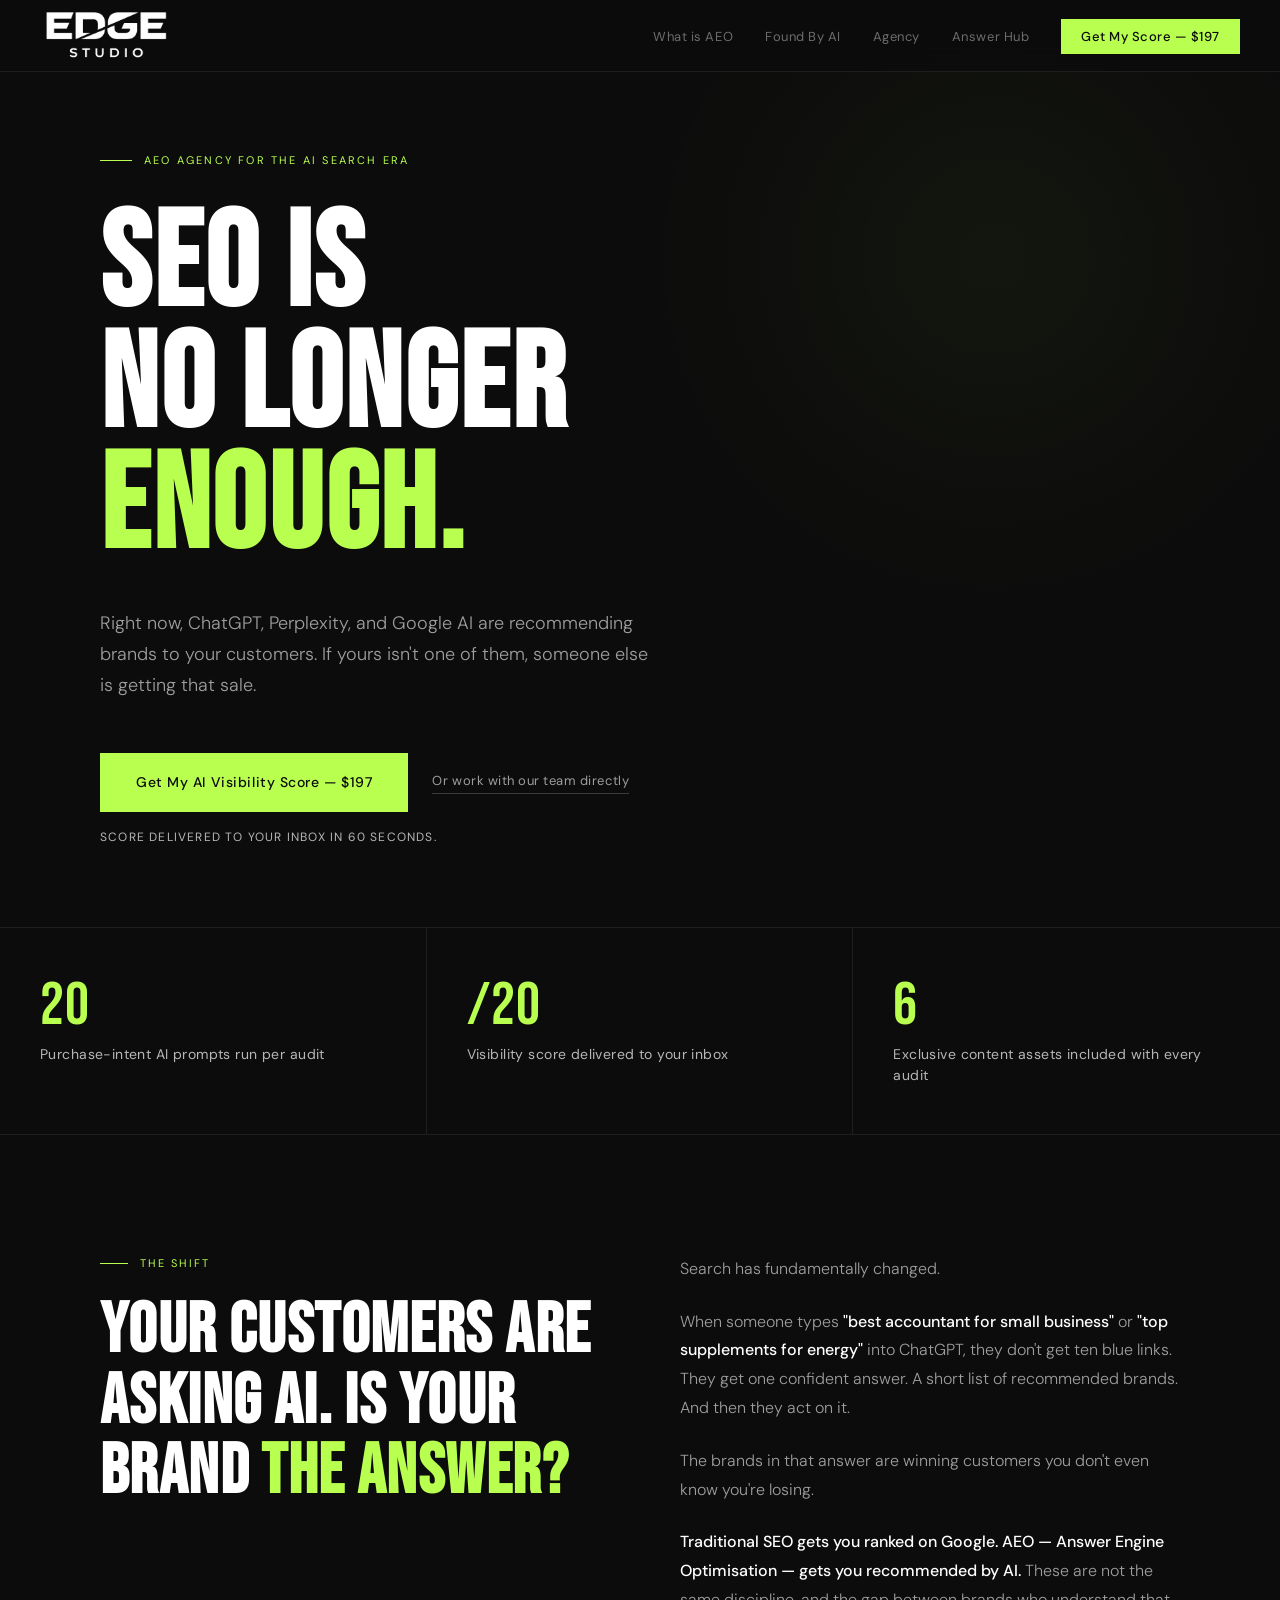
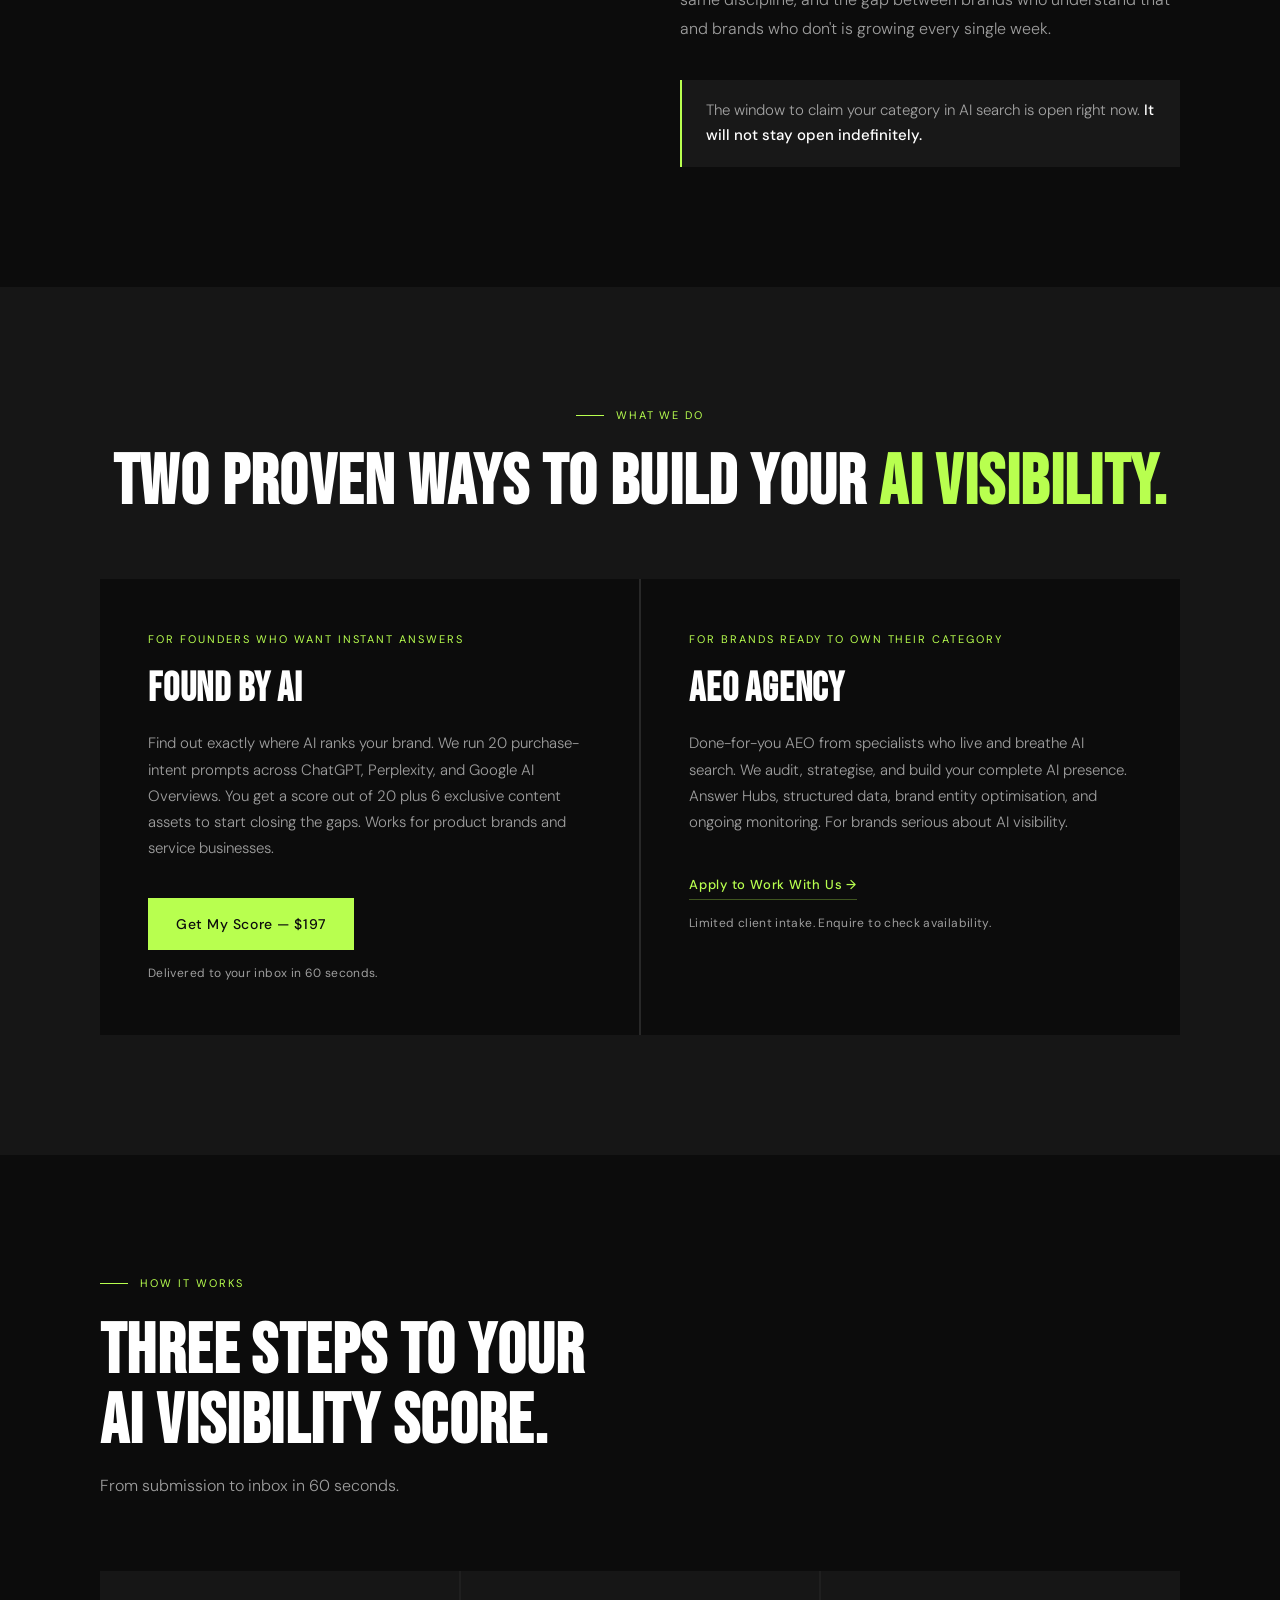
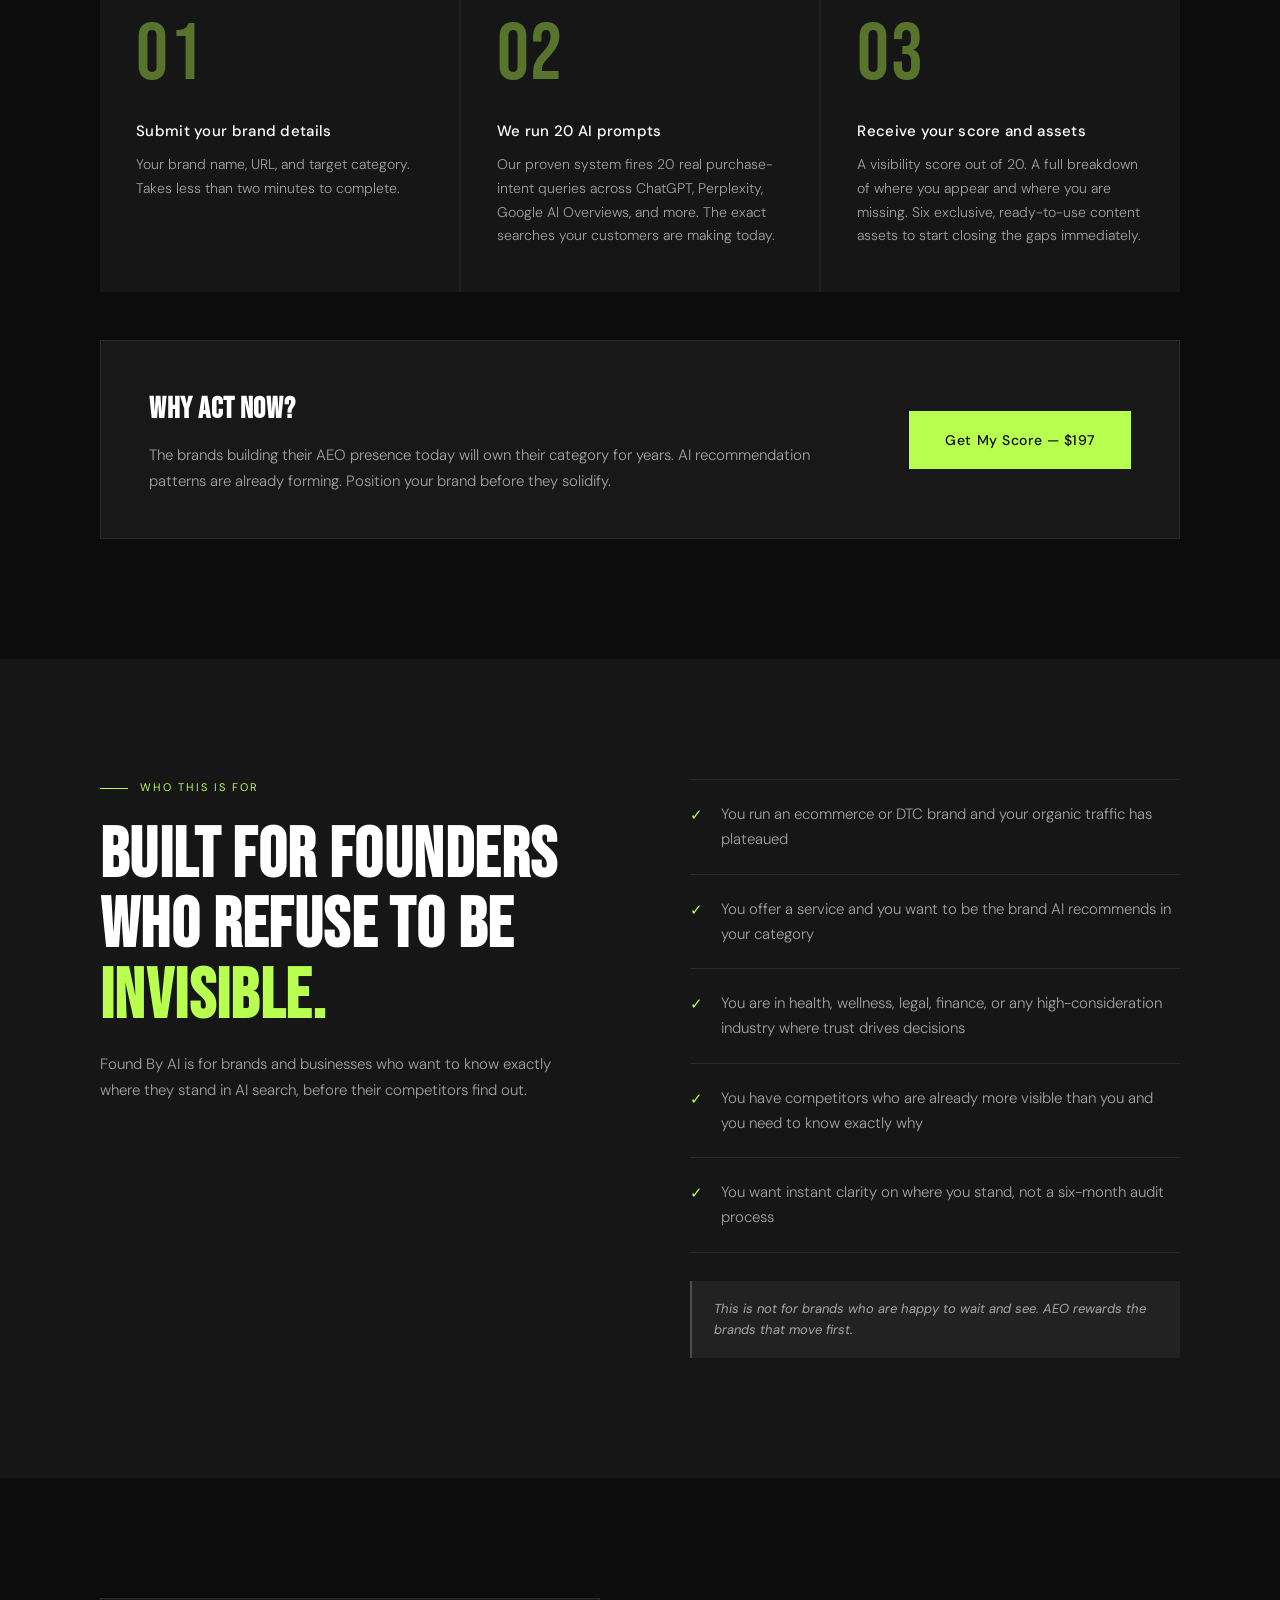
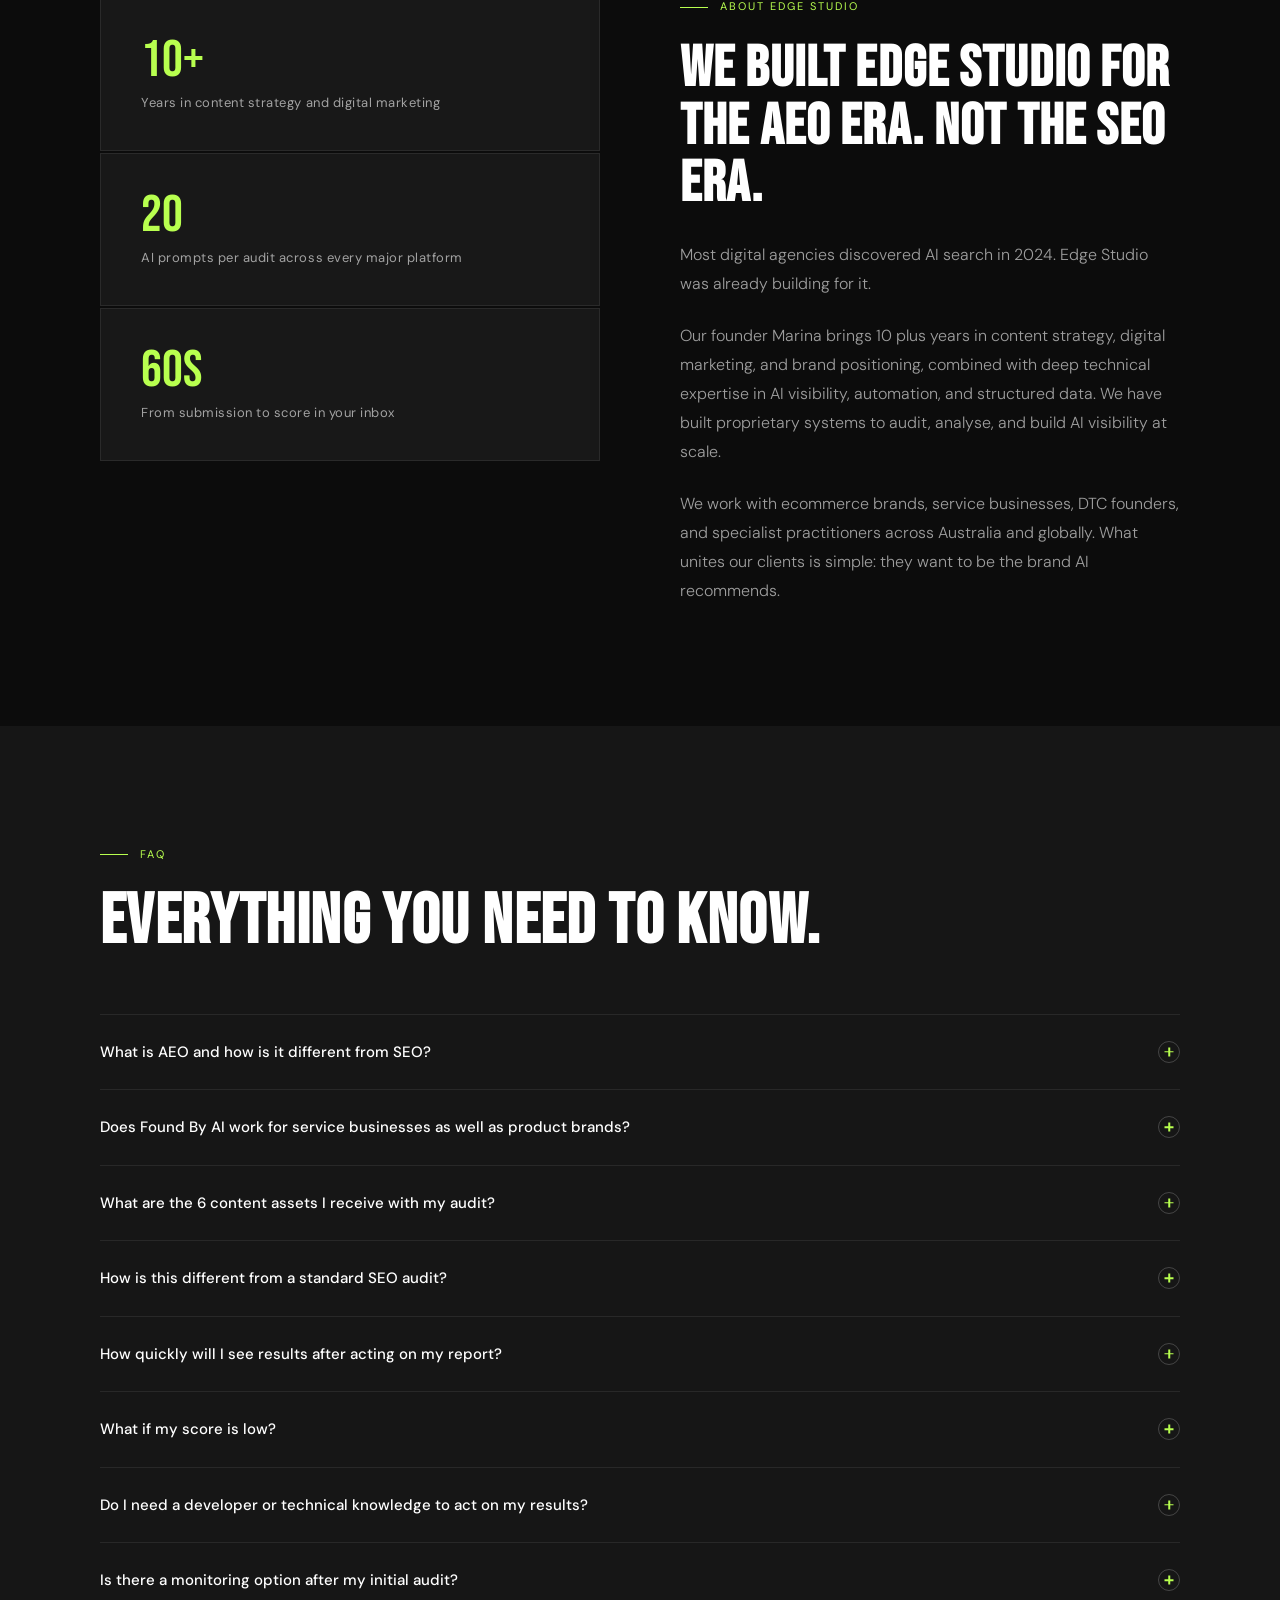
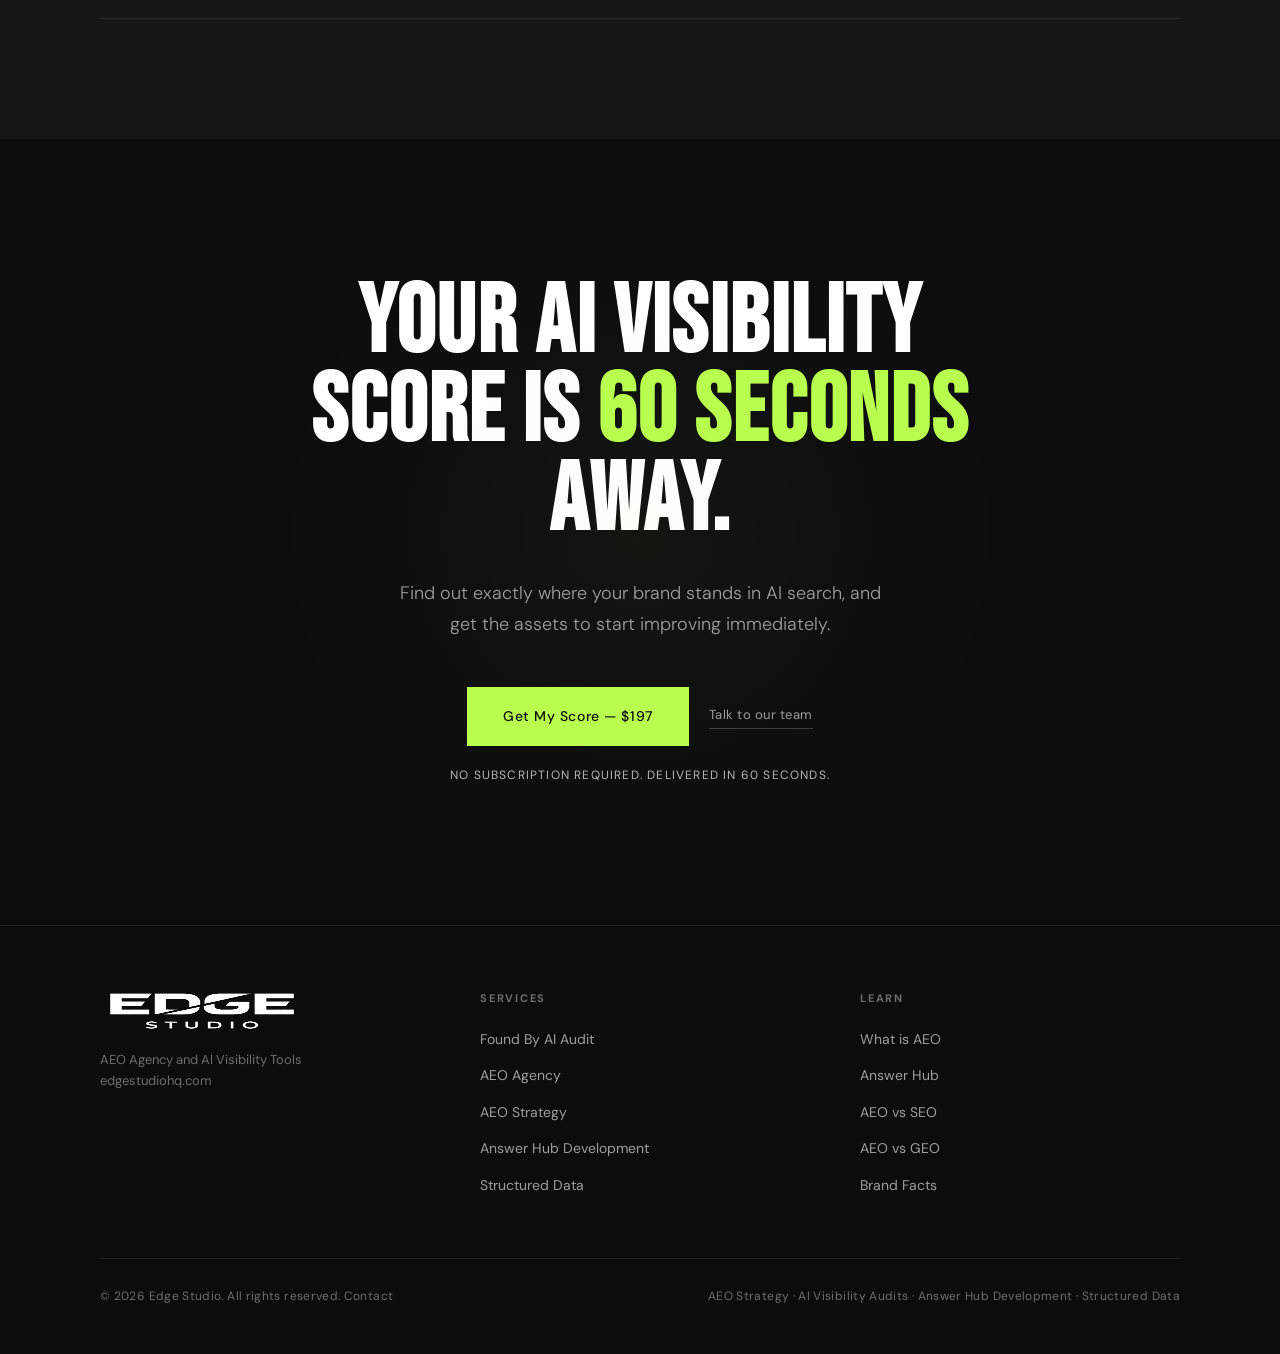
==== commit fdc24b4c: "Add files via upload" ====
--- a/index.html
+++ b/index.html
@@ -3,339 +3,463 @@
 <head>
   <meta charset="UTF-8">
   <meta name="viewport" content="width=device-width, initial-scale=1.0">
-  <title>What is AEO? Answer Engine Optimisation Explained | Edge Studio</title>
-  <meta name="description" content="Answer Engine Optimisation (AEO) is the practice of structuring your brand so AI tools like ChatGPT, Perplexity, and Google AI Overviews recommend you. Here is what it means and how to start.">
-  <link rel="canonical" href="https://edgestudiohq.com/what-is-aeo">
-  <link rel="icon" type="image/png" href="/images/favicon.png">
+  <title>Edge Studio: AEO Agency for the AI Search Era</title>
+  <meta name="description" content="Most brands are invisible to ChatGPT and Perplexity. Edge Studio helps you fix that with proven AI visibility audits and done-for-you AEO strategy.">
+  <link rel="icon" type="image/png" href="images/favicon.png">
   <link rel="preconnect" href="https://fonts.googleapis.com">
   <link rel="preconnect" href="https://fonts.gstatic.com" crossorigin>
   <link href="https://fonts.googleapis.com/css2?family=Bebas+Neue&family=DM+Sans:ital,opsz,wght@0,9..40,300;0,9..40,400;0,9..40,500;1,9..40,300&display=swap" rel="stylesheet">
-  <script type="application/ld+json">{"@context":"https://schema.org","@type":"Article","headline":"What is Answer Engine Optimisation (AEO)?","description":"Answer Engine Optimisation (AEO) is the practice of structuring your brand so that AI tools like ChatGPT, Perplexity, and Google AI Overviews recommend your brand in response to relevant queries.","author":{"@type":"Organization","name":"Edge Studio","url":"https://edgestudiohq.com"},"publisher":{"@type":"Organization","name":"Edge Studio","logo":{"@type":"ImageObject","url":"https://edgestudiohq.com/images/logo.png"}},"mainEntityOfPage":"https://edgestudiohq.com/what-is-aeo","dateModified":"2026-03-01","inLanguage":"en"}</script>
-  <script type="application/ld+json">{"@context":"https://schema.org","@type":"FAQPage","mainEntity":[{"@type":"Question","name":"What is Answer Engine Optimisation?","acceptedAnswer":{"@type":"Answer","text":"Answer Engine Optimisation (AEO) is the practice of structuring your brand's content, data, and online presence so that AI tools like ChatGPT, Perplexity, and Google AI Overviews recommend your brand in response to relevant queries."}},{"@type":"Question","name":"What is the difference between AEO and SEO?","acceptedAnswer":{"@type":"Answer","text":"SEO optimises your content to rank in Google search results as a list of links. AEO optimises your brand to be recommended by AI tools that generate a single confident answer. SEO targets algorithms. AEO targets AI engines. Both are important but they require different strategies."}},{"@type":"Question","name":"What is the difference between AEO and GEO?","acceptedAnswer":{"@type":"Answer","text":"AEO (Answer Engine Optimisation) and GEO (Generative Engine Optimisation) are used interchangeably in the industry. Both describe optimising your brand to appear in AI-generated answers. AEO is the preferred term because it is more ownable and less likely to be confused with geographic targeting."}},{"@type":"Question","name":"How do AI engines decide which brands to recommend?","acceptedAnswer":{"@type":"Answer","text":"AI engines evaluate brands based on structured data and schema markup, consistent brand information across multiple sources, answer-first content, topical authority, and third-party citations and mentions."}},{"@type":"Question","name":"Does AEO replace SEO?","acceptedAnswer":{"@type":"Answer","text":"No. AEO extends SEO rather than replacing it. Brands that do both will have the strongest visibility across all search surfaces."}},{"@type":"Question","name":"How do I start with AEO?","acceptedAnswer":{"@type":"Answer","text":"Start with an AI visibility audit to understand your current score. Then focus on making your brand identity machine-readable with structured data, building Answer Hub content, and establishing topical authority through consistent citable content."}}]}</script>
   <style>
-    *,*::before,*::after{box-sizing:border-box;margin:0;padding:0}
-    :root{--black:#0C0C0C;--black-3:#161616;--green:#B8FF4F;--white:#FFFFFF;--w70:rgba(255,255,255,0.7);--w60:rgba(255,255,255,0.6);--w40:rgba(255,255,255,0.4);--w20:rgba(255,255,255,0.2);--w08:rgba(255,255,255,0.08);--w05:rgba(255,255,255,0.05);--display:'Bebas Neue',sans-serif;--body:'DM Sans',sans-serif;--ease:cubic-bezier(0.16,1,0.3,1)}
-    html{scroll-behavior:smooth}
-    body{background:var(--black);color:var(--white);font-family:var(--body);font-size:16px;line-height:1.6;-webkit-font-smoothing:antialiased;overflow-x:hidden}
-    img{max-width:100%;display:block}
-    a{text-decoration:none;color:inherit}
-    ul{list-style:none}
-    .container{width:100%;max-width:1160px;margin:0 auto;padding:0 40px}
-    .green{color:var(--green)}
-    .eyebrow{font-size:11px;letter-spacing:.18em;text-transform:uppercase;color:var(--green);display:flex;align-items:center;gap:12px;margin-bottom:24px}
-    .eyebrow::before{content:'';display:block;width:28px;height:1px;background:var(--green);flex-shrink:0}
-    @keyframes fadeUp{from{opacity:0;transform:translateY(20px)}to{opacity:1;transform:translateY(0)}}
-    .a1{animation:fadeUp .8s var(--ease) .1s both}
-    .a2{animation:fadeUp .8s var(--ease) .25s both}
-    .a3{animation:fadeUp .8s var(--ease) .4s both}
-    .nav{position:fixed;top:0;left:0;right:0;z-index:100;height:72px;padding:0 40px;display:flex;align-items:center;justify-content:space-between;background:rgba(12,12,12,.94);backdrop-filter:blur(16px);border-bottom:1px solid var(--w08)}
-    .nav-logo img{height:56px;width:auto}
-    .nav-links{display:flex;gap:32px;align-items:center}
-    .nav-links a{font-size:13px;letter-spacing:.04em;color:var(--w40);transition:color .2s}
-    .nav-links a:hover{color:var(--white)}
-    .nav-links a.active{color:var(--green)}
-    .nav-btn{background:var(--green)!important;color:var(--black)!important;font-weight:500!important;padding:9px 20px;transition:background .2s!important}
-    .nav-btn:hover{background:#d4ff85!important}
-    .page-hero{padding-top:72px;border-bottom:1px solid var(--w08)}
-    .page-hero-inner{padding:80px 40px 72px;max-width:1160px;margin:0 auto;display:grid;grid-template-columns:1fr 360px;gap:80px;align-items:start}
-    .page-h1{font-family:var(--display);font-size:clamp(56px,7vw,96px);line-height:.92;letter-spacing:.02em;color:var(--white);margin-bottom:32px}
-    .page-h1 .accent{color:var(--green)}
-    .answer-block{background:var(--w05);border:1px solid var(--w08);border-left:3px solid var(--green);padding:28px 32px;margin-bottom:28px}
-    .answer-block-label{font-size:10px;letter-spacing:.2em;text-transform:uppercase;color:var(--green);margin-bottom:10px}
-    .answer-block p{font-size:17px;line-height:1.7;color:var(--w70);font-weight:300}
-    .answer-block strong{color:var(--white);font-weight:500}
-    .page-hero-meta{font-size:13px;color:var(--w40);display:flex;gap:20px;flex-wrap:wrap}
-    .toc{background:var(--w05);border:1px solid var(--w08);padding:28px;position:sticky;top:88px}
-    .toc-label{font-size:10px;letter-spacing:.2em;text-transform:uppercase;color:var(--w40);margin-bottom:14px}
-    .toc-list{display:flex;flex-direction:column;gap:2px}
-    .toc-list a{font-size:13px;color:var(--w60);padding:8px 10px;border-left:2px solid transparent;transition:color .2s,border-color .2s;line-height:1.4}
-    .toc-list a:hover{color:var(--green);border-left-color:var(--green)}
-    .article-wrap{padding:80px 0 100px}
-    .article-inner{max-width:1160px;margin:0 auto;padding:0 40px;display:grid;grid-template-columns:1fr 360px;gap:80px;align-items:start}
-    .article-body{min-width:0}
-    .article-sidebar{position:sticky;top:88px;display:flex;flex-direction:column;gap:2px}
-    .article-section{margin-bottom:68px;scroll-margin-top:96px}
-    .article-section:last-child{margin-bottom:0}
-    .section-h2{font-family:var(--display);font-size:clamp(36px,4vw,52px);letter-spacing:.02em;line-height:1.0;margin-bottom:24px;color:var(--white)}
-    .section-h3{font-size:17px;font-weight:500;color:var(--white);margin-bottom:12px;margin-top:32px}
-    .article-body p{font-size:16px;color:var(--w60);line-height:1.85;margin-bottom:20px;font-weight:300}
-    .article-body p:last-child{margin-bottom:0}
-    .article-body strong{color:var(--white);font-weight:500}
-    .article-body a{color:var(--green);border-bottom:1px solid rgba(184,255,79,.3);transition:border-color .2s}
-    .article-body a:hover{border-color:var(--green)}
-    .compare-table{width:100%;border-collapse:collapse;margin:28px 0;font-size:14px}
-    .compare-table th{font-size:11px;letter-spacing:.14em;text-transform:uppercase;color:var(--green);padding:14px 18px;text-align:left;border-bottom:1px solid var(--w08);background:var(--w05);font-weight:500;font-family:var(--body)}
-    .compare-table td{padding:15px 18px;color:var(--w60);border-bottom:1px solid var(--w08);line-height:1.5;font-weight:300;vertical-align:top}
-    .compare-table tr:last-child td{border-bottom:none}
-    .compare-table td:first-child{color:var(--white);font-weight:500;white-space:nowrap}
-    .compare-table tr:hover td{background:var(--w05)}
-    .callout{border-left:2px solid var(--green);padding:18px 24px;margin:28px 0;background:var(--w05)}
-    .callout p{font-size:15px;color:var(--w60);line-height:1.7;margin:0;font-weight:300}
-    .callout strong{color:var(--white)}
-    .callout-label{font-size:10px;letter-spacing:.18em;text-transform:uppercase;color:var(--green);margin-bottom:8px}
-    .signal-list{display:flex;flex-direction:column;gap:2px;margin:24px 0}
-    .signal-item{display:flex;gap:16px;align-items:flex-start;padding:18px 20px;background:var(--w05);border:1px solid var(--w08)}
-    .signal-num{font-family:var(--display);font-size:28px;color:var(--green);opacity:.5;line-height:1;flex-shrink:0;min-width:32px}
-    .signal-content h4{font-size:14px;font-weight:500;color:var(--white);margin-bottom:4px}
-    .signal-content p{font-size:14px;color:var(--w60);line-height:1.6;margin:0;font-weight:300}
-    .steps-list{display:flex;flex-direction:column;margin:24px 0}
-    .step-item{display:grid;grid-template-columns:48px 1fr;gap:20px;align-items:start;padding:24px 24px 24px 0;border-bottom:1px solid var(--w08)}
-    .step-item:first-child{border-top:1px solid var(--w08)}
-    .step-n{font-family:var(--display);font-size:40px;color:var(--green);opacity:.4;line-height:1}
-    .step-content h4{font-size:15px;font-weight:500;color:var(--white);margin-bottom:6px}
-    .step-content p{font-size:14px;color:var(--w60);line-height:1.65;margin:0;font-weight:300}
-    .sidebar-card{background:var(--w05);border:1px solid var(--w08);padding:28px}
-    .sidebar-card-label{font-size:10px;letter-spacing:.18em;text-transform:uppercase;color:var(--green);margin-bottom:14px}
-    .sidebar-card h3{font-family:var(--display);font-size:28px;letter-spacing:.02em;margin-bottom:12px}
-    .sidebar-card p{font-size:14px;color:var(--w60);line-height:1.65;margin-bottom:20px;font-weight:300}
-    .sidebar-links{display:flex;flex-direction:column}
-    .sidebar-link{display:flex;justify-content:space-between;align-items:center;padding:14px 0;border-bottom:1px solid var(--w08);font-size:14px;color:var(--w60);transition:color .2s}
-    .sidebar-link:first-child{border-top:1px solid var(--w08)}
-    .sidebar-link:hover{color:var(--green)}
-    .sidebar-link span:last-child{color:var(--w40)}
-    .btn-primary{display:inline-block;background:var(--green);color:var(--black);font-size:14px;font-weight:500;letter-spacing:.04em;padding:14px 24px;transition:background .2s,transform .2s;white-space:nowrap}
-    .btn-primary:hover{background:#d4ff85;transform:translateY(-1px)}
-    .btn-ghost{font-size:13px;color:var(--w60);letter-spacing:.04em;border-bottom:1px solid var(--w20);padding-bottom:2px;transition:color .2s,border-color .2s;white-space:nowrap}
-    .btn-ghost:hover{color:var(--white);border-color:var(--w40)}
-    .faq-list{border-top:1px solid var(--w08);margin-top:24px}
-    .faq-item{border-bottom:1px solid var(--w08)}
-    .faq-q{width:100%;background:none;border:none;padding:22px 0;display:flex;justify-content:space-between;align-items:center;gap:24px;cursor:pointer;text-align:left}
-    .faq-q-text{font-size:15px;font-weight:500;color:var(--white);line-height:1.5;font-family:var(--body)}
-    .faq-icon{width:22px;height:22px;border-radius:50%;border:1px solid var(--w20);flex-shrink:0;position:relative}
-    .faq-icon::before,.faq-icon::after{content:'';position:absolute;background:var(--green);top:50%;left:50%}
-    .faq-icon::before{width:9px;height:1.5px;transform:translate(-50%,-50%)}
-    .faq-icon::after{width:1.5px;height:9px;transform:translate(-50%,-50%);transition:transform .3s,opacity .3s}
-    .faq-item.open .faq-icon::after{transform:translate(-50%,-50%) rotate(90deg);opacity:0}
-    .faq-a{max-height:0;overflow:hidden;transition:max-height .4s var(--ease)}
-    .faq-item.open .faq-a{max-height:300px}
-    .faq-a-inner{padding:0 0 20px;font-size:15px;color:var(--w60);line-height:1.8;font-weight:300}
-    .cta-strip{background:var(--black-3);border-top:1px solid var(--w08);border-bottom:1px solid var(--w08);padding:80px 0;text-align:center}
-    .cta-strip h2{font-family:var(--display);font-size:clamp(40px,5vw,68px);letter-spacing:.02em;line-height:1.0;margin-bottom:20px}
-    .cta-strip p{font-size:17px;color:var(--w60);line-height:1.7;max-width:480px;margin:0 auto 36px;font-weight:300}
-    .cta-strip-btns{display:flex;gap:20px;justify-content:center;align-items:center;flex-wrap:wrap}
-    .related{padding:80px 0}
-    .related h2{font-family:var(--display);font-size:36px;letter-spacing:.02em;margin-bottom:32px}
-    .related-grid{display:grid;grid-template-columns:repeat(3,1fr);gap:2px;background:var(--w08)}
-    .related-card{background:var(--black);padding:36px 32px;transition:background .2s;display:block}
-    .related-card:hover{background:var(--black-3)}
-    .related-tag{font-size:11px;letter-spacing:.16em;text-transform:uppercase;color:var(--green);margin-bottom:12px}
-    .related-card h3{font-family:var(--display);font-size:26px;letter-spacing:.02em;margin-bottom:10px;line-height:1.1}
-    .related-card p{font-size:14px;color:var(--w60);line-height:1.6;font-weight:300}
-    footer{border-top:1px solid var(--w08);padding:64px 0 48px}
-    .footer-grid{display:grid;grid-template-columns:1fr 1fr 1fr;gap:60px;margin-bottom:60px}
-    .footer-brand img{height:44px;margin-bottom:16px}
-    .footer-tag{font-size:13px;color:var(--w40);line-height:1.6}
-    .footer-col h4{font-size:11px;letter-spacing:.16em;text-transform:uppercase;color:var(--w40);margin-bottom:18px}
-    .footer-col ul{display:flex;flex-direction:column;gap:11px}
-    .footer-col a{font-size:14px;color:var(--w60);transition:color .2s}
-    .footer-col a:hover{color:var(--green)}
-    .footer-bottom{border-top:1px solid var(--w08);padding-top:28px;display:flex;justify-content:space-between;align-items:center}
-    .footer-copy{font-size:12px;color:var(--w40);letter-spacing:.03em}
-    .footer-copy a{color:var(--w40);transition:color .2s}
-    .footer-copy a:hover{color:var(--green)}
-    @media(max-width:960px){
-      .page-hero-inner,.article-inner{grid-template-columns:1fr;gap:48px}
-      .toc,.article-sidebar{position:static}
-      .page-hero-inner .toc{display:none}
-      .container,.nav{padding:0 24px}
-      .page-hero-inner{padding:72px 24px 56px}
-      .article-wrap{padding:56px 0 80px}
-      .article-inner{padding:0 24px}
-      .related-grid{grid-template-columns:1fr}
-      .footer-grid{grid-template-columns:1fr 1fr;gap:40px}
-      .footer-bottom{flex-direction:column;gap:12px;text-align:center}
+    *, *::before, *::after { box-sizing: border-box; margin: 0; padding: 0; }
+
+    :root {
+      --black:   #0C0C0C;
+      --black-3: #161616;
+      --green:   #B8FF4F;
+      --white:   #FFFFFF;
+      --w70:     rgba(255,255,255,0.7);
+      --w60:     rgba(255,255,255,0.6);
+      --w40:     rgba(255,255,255,0.4);
+      --w20:     rgba(255,255,255,0.2);
+      --w08:     rgba(255,255,255,0.08);
+      --w05:     rgba(255,255,255,0.05);
+      --display: 'Bebas Neue', sans-serif;
+      --body:    'DM Sans', sans-serif;
+      --ease:    cubic-bezier(0.16, 1, 0.3, 1);
     }
-    @media(max-width:580px){
-      .footer-grid{grid-template-columns:1fr}
-      .cta-strip-btns{flex-direction:column}
-      .compare-table th,.compare-table td{padding:12px 12px}
+
+    html { scroll-behavior: smooth; }
+    body { background: var(--black); color: var(--white); font-family: var(--body); font-size: 16px; line-height: 1.6; -webkit-font-smoothing: antialiased; overflow-x: hidden; }
+    img { max-width: 100%; display: block; }
+    a { text-decoration: none; color: inherit; }
+    ul { list-style: none; }
+    .container { width: 100%; max-width: 1160px; margin: 0 auto; padding: 0 40px; }
+    .green { color: var(--green); }
+
+    .eyebrow { font-size: 11px; letter-spacing: 0.18em; text-transform: uppercase; color: var(--green); display: flex; align-items: center; gap: 12px; margin-bottom: 24px; }
+    .eyebrow::before { content: ''; display: block; width: 28px; height: 1px; background: var(--green); flex-shrink: 0; }
+
+    @keyframes fadeUp { from { opacity: 0; transform: translateY(20px); } to { opacity: 1; transform: translateY(0); } }
+    .a1 { animation: fadeUp 0.8s var(--ease) 0.1s both; }
+    .a2 { animation: fadeUp 0.8s var(--ease) 0.25s both; }
+    .a3 { animation: fadeUp 0.8s var(--ease) 0.4s both; }
+    .a4 { animation: fadeUp 0.8s var(--ease) 0.55s both; }
+
+    /* NAV */
+    .nav { position: fixed; top: 0; left: 0; right: 0; z-index: 100; height: 72px; padding: 0 40px; display: flex; align-items: center; justify-content: space-between; background: rgba(12,12,12,0.94); backdrop-filter: blur(16px); border-bottom: 1px solid var(--w08); }
+    .nav-logo img { height: 56px; width: auto; }
+    .nav-links { display: flex; gap: 32px; align-items: center; }
+    .nav-links a { font-size: 13px; letter-spacing: 0.04em; color: var(--w40); transition: color 0.2s; }
+    .nav-links a:hover { color: var(--white); }
+    .nav-btn { background: var(--green) !important; color: var(--black) !important; font-weight: 500 !important; padding: 9px 20px; transition: background 0.2s !important; }
+    .nav-btn:hover { background: #d4ff85 !important; }
+
+    /* HERO */
+    .hero { padding-top: 72px; min-height: 100vh; display: flex; align-items: center; position: relative; overflow: hidden; }
+    .hero::before { content: ''; position: absolute; top: -10%; right: -5%; width: 700px; height: 700px; background: radial-gradient(circle, rgba(184,255,79,0.045) 0%, transparent 70%); pointer-events: none; }
+    .hero-inner { padding: 80px 40px; max-width: 1160px; margin: 0 auto; width: 100%; }
+    .hero-eyebrow { font-size: 11px; letter-spacing: 0.2em; text-transform: uppercase; color: var(--green); display: flex; align-items: center; gap: 12px; margin-bottom: 36px; }
+    .hero-eyebrow::before { content: ''; display: block; width: 32px; height: 1px; background: var(--green); }
+    .hero-h1 { font-family: var(--display); font-size: clamp(76px, 10.5vw, 144px); line-height: 0.9; letter-spacing: 0.02em; color: var(--white); margin-bottom: 40px; }
+    .hero-h1 .accent { color: var(--green); }
+    .hero-sub { font-size: 18px; line-height: 1.72; color: var(--w60); max-width: 560px; margin-bottom: 52px; font-weight: 300; }
+    .cta-row { display: flex; gap: 24px; align-items: center; flex-wrap: wrap; margin-bottom: 16px; }
+    .btn-primary { display: inline-block; background: var(--green); color: var(--black); font-size: 14px; font-weight: 500; letter-spacing: 0.04em; padding: 18px 36px; transition: background 0.2s, transform 0.2s; white-space: nowrap; }
+    .btn-primary:hover { background: #d4ff85; transform: translateY(-1px); }
+    .btn-ghost { font-size: 13px; color: var(--w60); letter-spacing: 0.04em; border-bottom: 1px solid var(--w20); padding-bottom: 2px; transition: color 0.2s, border-color 0.2s; white-space: nowrap; }
+    .btn-ghost:hover { color: var(--white); border-color: var(--w40); }
+
+    /* FIX 2: urgency note — w70 instead of w40 */
+    .urgency-note { font-size: 12px; color: var(--w70); letter-spacing: 0.1em; text-transform: uppercase; }
+
+    /* TRUST BAR */
+    .trust-bar { display: grid; grid-template-columns: repeat(3, 1fr); border-top: 1px solid var(--w08); border-bottom: 1px solid var(--w08); }
+    .trust-item { padding: 48px 40px; border-right: 1px solid var(--w08); }
+    .trust-item:last-child { border-right: none; }
+    .trust-num { font-family: var(--display); font-size: 60px; color: var(--green); line-height: 1; margin-bottom: 8px; letter-spacing: 0.02em; }
+    /* FIX 3: trust labels — w70 instead of w40 */
+    .trust-label { font-size: 14px; color: var(--w70); letter-spacing: 0.03em; line-height: 1.5; }
+
+    /* SECTIONS */
+    .section { padding: 120px 0; }
+    .section-dark { background: var(--black-3); }
+
+    /* PROBLEM */
+    .problem-grid { display: grid; grid-template-columns: 1fr 1fr; gap: 80px; align-items: start; }
+    .problem-grid h2 { font-family: var(--display); font-size: clamp(44px, 5.5vw, 72px); line-height: 1.0; letter-spacing: 0.02em; }
+    .prose p { font-size: 16px; color: var(--w60); line-height: 1.8; margin-bottom: 24px; font-weight: 300; }
+    .prose p:last-child { margin-bottom: 0; }
+    .prose strong { color: var(--white); font-weight: 500; }
+    .callout { border-left: 2px solid var(--green); padding: 18px 24px; margin-top: 36px; background: var(--w05); }
+    .callout p { font-size: 15px; color: var(--w60); line-height: 1.7; margin: 0; font-weight: 300; }
+
+    /* SOLUTIONS */
+    .section-title { text-align: center; margin-bottom: 60px; }
+    .section-title h2 { font-family: var(--display); font-size: clamp(44px, 5.5vw, 72px); letter-spacing: 0.02em; line-height: 1.0; }
+    .cards-grid { display: grid; grid-template-columns: 1fr 1fr; gap: 2px; background: var(--w08); }
+    .card { background: var(--black); padding: 52px 48px; position: relative; overflow: hidden; transition: background 0.3s; }
+    .card:hover { background: var(--black-3); }
+    .card::after { content: ''; position: absolute; top: 0; left: 0; right: 0; height: 2px; background: var(--green); transform: scaleX(0); transform-origin: left; transition: transform 0.4s var(--ease); }
+    .card:hover::after { transform: scaleX(1); }
+    .card-tag { font-size: 11px; letter-spacing: 0.18em; text-transform: uppercase; color: var(--green); margin-bottom: 20px; }
+    .card h3 { font-family: var(--display); font-size: 40px; letter-spacing: 0.02em; line-height: 1.05; margin-bottom: 20px; }
+    .card p { font-size: 15px; color: var(--w60); line-height: 1.75; margin-bottom: 36px; font-weight: 300; }
+    .card-note { font-size: 12px; color: var(--w60); letter-spacing: 0.03em; margin-top: 14px; }
+    .link-arrow { font-size: 13px; font-weight: 500; letter-spacing: 0.06em; color: var(--green); border-bottom: 1px solid rgba(184,255,79,0.3); padding-bottom: 3px; transition: border-color 0.2s; display: inline-block; }
+    .link-arrow:hover { border-color: var(--green); }
+
+    /* STEPS */
+    .steps-intro { max-width: 540px; margin-bottom: 72px; }
+    .steps-intro h2 { font-family: var(--display); font-size: clamp(44px, 5.5vw, 72px); letter-spacing: 0.02em; line-height: 1.0; margin-bottom: 16px; }
+    .steps-intro p { font-size: 16px; color: var(--w60); font-weight: 300; }
+    .steps-grid { display: grid; grid-template-columns: repeat(3, 1fr); gap: 2px; background: var(--w08); margin-bottom: 48px; }
+    .step { background: var(--black-3); padding: 44px 36px; }
+    /* FIX 1: step numbers — green at 40% opacity, clearly visible */
+    .step-num { font-family: var(--display); font-size: 80px; color: var(--green); opacity: 0.4; line-height: 1; margin-bottom: 24px; letter-spacing: 0.02em; }
+    .step-title { font-size: 15px; font-weight: 500; color: var(--white); margin-bottom: 10px; letter-spacing: 0.02em; }
+    .step p { font-size: 14px; color: var(--w60); line-height: 1.7; font-weight: 300; }
+    .urgency-box { background: var(--w05); border: 1px solid var(--w08); padding: 44px 48px; display: grid; grid-template-columns: 1fr auto; gap: 40px; align-items: center; }
+    .urgency-box h3 { font-family: var(--display); font-size: 30px; letter-spacing: 0.02em; margin-bottom: 10px; }
+    .urgency-box p { font-size: 15px; color: var(--w60); line-height: 1.7; font-weight: 300; }
+
+    /* FOR SECTION */
+    .for-grid { display: grid; grid-template-columns: 1fr 1fr; gap: 100px; align-items: start; }
+    .for-left h2 { font-family: var(--display); font-size: clamp(44px, 5.5vw, 72px); letter-spacing: 0.02em; line-height: 1.0; margin-bottom: 20px; }
+    .for-left p { font-size: 15px; color: var(--w60); font-weight: 300; line-height: 1.7; }
+    .for-list { border-top: 1px solid var(--w08); }
+    .for-item { padding: 22px 0; border-bottom: 1px solid var(--w08); display: flex; gap: 18px; align-items: flex-start; }
+    .check { color: var(--green); font-size: 15px; flex-shrink: 0; margin-top: 1px; }
+    .for-item span:last-child { font-size: 15px; color: var(--w60); line-height: 1.65; font-weight: 300; }
+    .not-for-note { margin-top: 28px; padding: 18px 22px; border-left: 2px solid var(--w20); background: var(--w05); }
+    .not-for-note p { font-size: 13px; color: var(--w60); font-style: italic; line-height: 1.6; }
+
+    /* ABOUT */
+    .about-grid { display: grid; grid-template-columns: 1fr 1fr; gap: 80px; align-items: start; }
+    .stat-cards { display: flex; flex-direction: column; gap: 2px; }
+    .stat-card { background: var(--w05); border: 1px solid var(--w08); padding: 36px 40px; }
+    .stat-n { font-family: var(--display); font-size: 52px; color: var(--green); line-height: 1; margin-bottom: 6px; }
+    .stat-l { font-size: 13px; color: var(--w60); letter-spacing: 0.04em; }
+    .about-copy h2 { font-family: var(--display); font-size: clamp(38px, 4.5vw, 60px); letter-spacing: 0.02em; line-height: 1.0; margin-bottom: 28px; }
+
+    /* FAQ */
+    .faq-head { margin-bottom: 56px; }
+    .faq-head h2 { font-family: var(--display); font-size: clamp(44px, 5.5vw, 72px); letter-spacing: 0.02em; line-height: 1.0; }
+    .faq-list { border-top: 1px solid var(--w08); }
+    .faq-item { border-bottom: 1px solid var(--w08); }
+    .faq-q { width: 100%; background: none; border: none; padding: 26px 0; display: flex; justify-content: space-between; align-items: center; gap: 24px; cursor: pointer; text-align: left; }
+    .faq-q-text { font-size: 15px; font-weight: 500; color: var(--white); line-height: 1.5; font-family: var(--body); }
+    .faq-icon { width: 22px; height: 22px; border-radius: 50%; border: 1px solid var(--w20); flex-shrink: 0; position: relative; }
+    .faq-icon::before, .faq-icon::after { content: ''; position: absolute; background: var(--green); top: 50%; left: 50%; }
+    .faq-icon::before { width: 9px; height: 1.5px; transform: translate(-50%,-50%); }
+    .faq-icon::after { width: 1.5px; height: 9px; transform: translate(-50%,-50%); transition: transform 0.3s, opacity 0.3s; }
+    .faq-item.open .faq-icon::after { transform: translate(-50%,-50%) rotate(90deg); opacity: 0; }
+    .faq-a { max-height: 0; overflow: hidden; transition: max-height 0.4s var(--ease); }
+    .faq-item.open .faq-a { max-height: 240px; }
+    .faq-a-inner { padding: 0 0 24px; font-size: 15px; color: var(--w60); line-height: 1.8; font-weight: 300; max-width: 720px; }
+
+    /* CLOSER */
+    .closer { padding: 140px 0; text-align: center; position: relative; overflow: hidden; }
+    .closer::before { content: ''; position: absolute; top: 50%; left: 50%; transform: translate(-50%,-50%); width: 800px; height: 800px; background: radial-gradient(circle, rgba(184,255,79,0.04) 0%, transparent 65%); pointer-events: none; }
+    .closer h2 { font-family: var(--display); font-size: clamp(52px, 7.5vw, 104px); letter-spacing: 0.02em; line-height: 0.93; margin-bottom: 32px; }
+    .closer-sub { font-size: 18px; color: var(--w60); line-height: 1.7; max-width: 500px; margin: 0 auto 48px; font-weight: 300; }
+    .closer-btns { display: flex; gap: 20px; justify-content: center; align-items: center; flex-wrap: wrap; margin-bottom: 20px; }
+    .closer-note { font-size: 12px; color: var(--w70); letter-spacing: 0.1em; text-transform: uppercase; }
+
+    /* FOOTER */
+    footer { border-top: 1px solid var(--w08); padding: 64px 0 48px; }
+    .footer-grid { display: grid; grid-template-columns: 1fr 1fr 1fr; gap: 60px; margin-bottom: 60px; }
+    .footer-brand img { height: 44px; margin-bottom: 16px; }
+    .footer-tag { font-size: 13px; color: var(--w40); line-height: 1.6; }
+    .footer-col h4 { font-size: 11px; letter-spacing: 0.16em; text-transform: uppercase; color: var(--w40); margin-bottom: 18px; }
+    .footer-col ul { display: flex; flex-direction: column; gap: 11px; }
+    .footer-col a { font-size: 14px; color: var(--w60); transition: color 0.2s; }
+    .footer-col a:hover { color: var(--green); }
+    .footer-bottom { border-top: 1px solid var(--w08); padding-top: 28px; display: flex; justify-content: space-between; align-items: center; }
+    .footer-copy { font-size: 12px; color: var(--w40); letter-spacing: 0.03em; }
+    .footer-copy a { color: var(--w40); transition: color 0.2s; }
+    .footer-copy a:hover { color: var(--green); }
+
+    /* RESPONSIVE */
+    @media (max-width: 920px) {
+      .container, .nav { padding: 0 24px; }
+      .nav-links { display: none; }
+      .hero-inner { padding: 72px 24px 60px; }
+      .trust-bar { grid-template-columns: 1fr; }
+      .trust-item { border-right: none; border-bottom: 1px solid var(--w08); }
+      .trust-item:last-child { border-bottom: none; }
+      .problem-grid, .for-grid, .about-grid { grid-template-columns: 1fr; gap: 48px; }
+      .cards-grid, .steps-grid { grid-template-columns: 1fr; }
+      .urgency-box { grid-template-columns: 1fr; gap: 24px; }
+      .footer-grid { grid-template-columns: 1fr 1fr; gap: 40px; }
+      .footer-bottom { flex-direction: column; gap: 12px; text-align: center; }
+    }
+    @media (max-width: 580px) {
+      .section { padding: 80px 0; }
+      .footer-grid { grid-template-columns: 1fr; }
+      .cta-row, .closer-btns { flex-direction: column; align-items: flex-start; }
+      .closer-btns { align-items: center; }
     }
   </style>
 </head>
 <body>
+
+<!-- NAV -->
 <nav class="nav">
-  <a href="/" class="nav-logo"><img src="/images/logo.png" alt="Edge Studio" width="252" height="56"></a>
+  <a href="/" class="nav-logo"><img src="images/logo.png" alt="Edge Studio" width="252" height="56"></a>
   <ul class="nav-links">
-    <li><a href="/what-is-aeo" class="active">What is AEO</a></li>
+    <li><a href="/what-is-aeo">What is AEO</a></li>
     <li><a href="https://foundbyai.com.au">Found By AI</a></li>
     <li><a href="/aeo-agency">Agency</a></li>
     <li><a href="/answer-hub">Answer Hub</a></li>
-    <li><a href="https://foundbyai.com.au" class="nav-btn">Get My Score &mdash; $197</a></li>
+    <li><a href="https://foundbyai.com.au" class="nav-btn">Get My Score — $197</a></li>
   </ul>
 </nav>
 
-<header class="page-hero">
-  <div class="page-hero-inner">
-    <div>
-      <div class="eyebrow a1">Answer Engine Optimisation</div>
-      <h1 class="page-h1 a2">What is <span class="accent">AEO?</span></h1>
-      <div class="answer-block a3">
-        <div class="answer-block-label">Direct answer</div>
-        <p><strong>Answer Engine Optimisation (AEO)</strong> is the practice of structuring your brand's content, data, and online presence so that AI tools like ChatGPT, Perplexity, and Google AI Overviews <strong>recommend your brand</strong> in response to relevant queries.</p>
-      </div>
-      <div class="page-hero-meta">
-        <span>By Edge Studio</span>
-        <span>Updated March 2026</span>
-        <span>8 min read</span>
-      </div>
-    </div>
-    <nav class="toc" aria-label="Table of contents">
-      <div class="toc-label">On this page</div>
-      <div class="toc-list">
-        <a href="#definition">What is AEO</a>
-        <a href="#aeo-vs-seo">AEO vs SEO</a>
-        <a href="#aeo-vs-geo">AEO vs GEO</a>
-        <a href="#how-ai-ranks">How AI ranks brands</a>
-        <a href="#why-now">Why it matters now</a>
-        <a href="#how-to-start">How to start</a>
-        <a href="#faq">FAQ</a>
-      </div>
-    </nav>
-  </div>
-</header>
-
-<div class="article-wrap">
-  <div class="article-inner">
-    <article class="article-body">
-
-      <section class="article-section" id="definition">
-        <h2 class="section-h2">What is Answer Engine Optimisation?</h2>
-        <p>Search has fundamentally changed. When someone asks ChatGPT, Perplexity, or Google AI a question, they don't get ten blue links. They get a single, confident answer. One recommendation. A short list of trusted brands.</p>
-        <p>The brands in that answer were not there by accident. They were there because their online presence was structured in a way that made them easy for AI to find, evaluate, and cite with confidence.</p>
-        <p>That is what AEO is. It is the discipline of making your brand the answer.</p>
-        <p>AEO covers everything from how your website is structured and what data it contains, to how your brand is described across third-party sources, to whether AI engines can identify you as a credible authority in your category. When all of these signals are aligned, AI engines begin recommending you. When they are not, your competitors get recommended instead.</p>
+<!-- HERO -->
+<section class="hero">
+  <div class="hero-inner">
+    <div class="hero-eyebrow a1">AEO Agency for the AI Search Era</div>
+    <h1 class="hero-h1 a2">SEO is<br>no longer<br><span class="accent">enough.</span></h1>
+    <p class="hero-sub a3">Right now, ChatGPT, Perplexity, and Google AI are recommending brands to your customers. If yours isn't one of them, someone else is getting that sale.</p>
+    <div class="a4">
+      <div class="cta-row">
+        <a href="https://foundbyai.com.au" class="btn-primary">Get My AI Visibility Score — $197</a>
+        <a href="/aeo-agency" class="btn-ghost">Or work with our team directly</a>
+      </div>
+      <div class="urgency-note">Score delivered to your inbox in 60 seconds.</div>
+    </div>
+  </div>
+</section>
+
+<!-- TRUST BAR -->
+<div class="trust-bar">
+  <div class="trust-item">
+    <div class="trust-num">20</div>
+    <div class="trust-label">Purchase-intent AI prompts run per audit</div>
+  </div>
+  <div class="trust-item">
+    <div class="trust-num">/20</div>
+    <div class="trust-label">Visibility score delivered to your inbox</div>
+  </div>
+  <div class="trust-item">
+    <div class="trust-num">6</div>
+    <div class="trust-label">Exclusive content assets included with every audit</div>
+  </div>
+</div>
+
+<!-- PROBLEM -->
+<section class="section">
+  <div class="container">
+    <div class="problem-grid">
+      <div>
+        <div class="eyebrow">The shift</div>
+        <h2>Your customers are asking AI. Is your brand <span class="green">the answer?</span></h2>
+      </div>
+      <div class="prose">
+        <p>Search has fundamentally changed.</p>
+        <p>When someone types <strong>"best accountant for small business"</strong> or <strong>"top supplements for energy"</strong> into ChatGPT, they don't get ten blue links. They get one confident answer. A short list of recommended brands. And then they act on it.</p>
+        <p>The brands in that answer are winning customers you don't even know you're losing.</p>
+        <p><strong>Traditional SEO gets you ranked on Google. AEO — Answer Engine Optimisation — gets you recommended by AI.</strong> These are not the same discipline, and the gap between brands who understand that and brands who don't is growing every single week.</p>
         <div class="callout">
-          <div class="callout-label">In plain language</div>
-          <p>SEO gets you ranked. <strong>AEO gets you recommended.</strong> These are not the same outcome, and they require different strategies to achieve.</p>
+          <p>The window to claim your category in AI search is open right now. <strong>It will not stay open indefinitely.</strong></p>
         </div>
-      </section>
-
-      <section class="article-section" id="aeo-vs-seo">
-        <h2 class="section-h2">AEO vs SEO</h2>
-        <p>SEO and AEO are complementary disciplines, not competing ones. But they target different systems and produce different outcomes.</p>
-        <table class="compare-table">
-          <thead><tr><th>Aspect</th><th>SEO</th><th>AEO</th></tr></thead>
-          <tbody>
-            <tr><td>Target</td><td>Google and Bing search algorithms</td><td>AI engines: ChatGPT, Perplexity, Google AI</td></tr>
-            <tr><td>Output</td><td>Ranked list of links</td><td>A single recommended answer or brand</td></tr>
-            <tr><td>Success metric</td><td>Rankings and click-through rate</td><td>Brand citations and AI recommendations</td></tr>
-            <tr><td>Content format</td><td>Keyword-optimised pages</td><td>Answer-first, structured, citable content</td></tr>
-            <tr><td>Technical signals</td><td>Backlinks, page speed, meta tags</td><td>Schema markup, structured data, brand entity</td></tr>
-            <tr><td>Timeline</td><td>Months to years</td><td>Weeks to months for early signals</td></tr>
-          </tbody>
-        </table>
-        <p><strong>AEO does not replace SEO.</strong> Many of the same foundations apply. AEO adds a layer of optimisation specifically for how AI engines evaluate and cite brands. Brands that do both will have the strongest visibility across all search surfaces.</p>
-      </section>
-
-      <section class="article-section" id="aeo-vs-geo">
-        <h2 class="section-h2">AEO vs GEO</h2>
-        <p>You will often see AEO and GEO (Generative Engine Optimisation) used interchangeably. The industry has not settled on a single term. You may also encounter GSO (Generative Search Optimisation) and LLMO (Large Language Model Optimisation).</p>
-        <p>In practice, <strong>AEO and GEO describe the same goal</strong>: getting your brand recommended by AI-powered search and answer tools. The underlying strategies are identical.</p>
-        <p>Edge Studio uses AEO as the preferred term because GEO is easily confused with geographic targeting. AEO is a cleaner, more ownable label for what is genuinely a new discipline.</p>
-        <div class="callout">
-          <p>Whether someone calls it AEO, GEO, or AI visibility strategy, they are describing the same challenge: <strong>making your brand the one AI recommends</strong>.</p>
+      </div>
+    </div>
+  </div>
+</section>
+
+<!-- SOLUTIONS -->
+<section class="section section-dark">
+  <div class="container">
+    <div class="section-title">
+      <div class="eyebrow" style="justify-content:center">What we do</div>
+      <h2>Two proven ways to build your <span class="green">AI visibility.</span></h2>
+    </div>
+    <div class="cards-grid">
+      <div class="card">
+        <div class="card-tag">For founders who want instant answers</div>
+        <h3>Found By AI</h3>
+        <p>Find out exactly where AI ranks your brand. We run 20 purchase-intent prompts across ChatGPT, Perplexity, and Google AI Overviews. You get a score out of 20 plus 6 exclusive content assets to start closing the gaps. Works for product brands and service businesses.</p>
+        <a href="https://foundbyai.com.au" class="btn-primary" style="font-size:14px;padding:15px 28px">Get My Score — $197</a>
+        <div class="card-note">Delivered to your inbox in 60 seconds.</div>
+      </div>
+      <div class="card">
+        <div class="card-tag">For brands ready to own their category</div>
+        <h3>AEO Agency</h3>
+        <p>Done-for-you AEO from specialists who live and breathe AI search. We audit, strategise, and build your complete AI presence. Answer Hubs, structured data, brand entity optimisation, and ongoing monitoring. For brands serious about AI visibility.</p>
+        <a href="/aeo-agency" class="link-arrow">Apply to Work With Us &rarr;</a>
+        <div class="card-note">Limited client intake. Enquire to check availability.</div>
+      </div>
+    </div>
+  </div>
+</section>
+
+<!-- HOW IT WORKS -->
+<section class="section">
+  <div class="container">
+    <div class="steps-intro">
+      <div class="eyebrow">How it works</div>
+      <h2>Three steps to your AI visibility score.</h2>
+      <p>From submission to inbox in 60 seconds.</p>
+    </div>
+    <div class="steps-grid">
+      <div class="step">
+        <div class="step-num">01</div>
+        <div class="step-title">Submit your brand details</div>
+        <p>Your brand name, URL, and target category. Takes less than two minutes to complete.</p>
+      </div>
+      <div class="step">
+        <div class="step-num">02</div>
+        <div class="step-title">We run 20 AI prompts</div>
+        <p>Our proven system fires 20 real purchase-intent queries across ChatGPT, Perplexity, Google AI Overviews, and more. The exact searches your customers are making today.</p>
+      </div>
+      <div class="step">
+        <div class="step-num">03</div>
+        <div class="step-title">Receive your score and assets</div>
+        <p>A visibility score out of 20. A full breakdown of where you appear and where you are missing. Six exclusive, ready-to-use content assets to start closing the gaps immediately.</p>
+      </div>
+    </div>
+    <div class="urgency-box">
+      <div>
+        <h3>Why act now?</h3>
+        <p>The brands building their AEO presence today will own their category for years. AI recommendation patterns are already forming. Position your brand before they solidify.</p>
+      </div>
+      <a href="https://foundbyai.com.au" class="btn-primary">Get My Score — $197</a>
+    </div>
+  </div>
+</section>
+
+<!-- WHO ITS FOR -->
+<section class="section section-dark">
+  <div class="container">
+    <div class="for-grid">
+      <div class="for-left">
+        <div class="eyebrow">Who this is for</div>
+        <h2>Built for founders who refuse to be <span class="green">invisible.</span></h2>
+        <p>Found By AI is for brands and businesses who want to know exactly where they stand in AI search, before their competitors find out.</p>
+      </div>
+      <div>
+        <ul class="for-list">
+          <li class="for-item"><span class="check">&#10003;</span><span>You run an ecommerce or DTC brand and your organic traffic has plateaued</span></li>
+          <li class="for-item"><span class="check">&#10003;</span><span>You offer a service and you want to be the brand AI recommends in your category</span></li>
+          <li class="for-item"><span class="check">&#10003;</span><span>You are in health, wellness, legal, finance, or any high-consideration industry where trust drives decisions</span></li>
+          <li class="for-item"><span class="check">&#10003;</span><span>You have competitors who are already more visible than you and you need to know exactly why</span></li>
+          <li class="for-item"><span class="check">&#10003;</span><span>You want instant clarity on where you stand, not a six-month audit process</span></li>
+        </ul>
+        <div class="not-for-note">
+          <p>This is not for brands who are happy to wait and see. AEO rewards the brands that move first.</p>
         </div>
-      </section>
-
-      <section class="article-section" id="how-ai-ranks">
-        <h2 class="section-h2">How AI engines rank and recommend brands</h2>
-        <p>AI engines like ChatGPT and Perplexity do not rank brands the way Google does. Instead, they evaluate how clearly and consistently a brand's identity, expertise, and relevance are established across the web.</p>
-        <div class="signal-list">
-          <div class="signal-item"><div class="signal-num">01</div><div class="signal-content"><h4>Structured data and schema markup</h4><p>Machine-readable information that tells AI engines exactly what your brand is, what it does, and who it serves. Includes Organisation schema, Product schema, FAQ schema, and a brand-facts.json file.</p></div></div>
-          <div class="signal-item"><div class="signal-num">02</div><div class="signal-content"><h4>Consistent brand information across sources</h4><p>Your brand name, description, and category should be described consistently across your website, social profiles, directories, and third-party platforms. Inconsistency creates ambiguity for AI engines.</p></div></div>
-          <div class="signal-item"><div class="signal-num">03</div><div class="signal-content"><h4>Answer-first content</h4><p>Content that directly and concisely answers the questions your customers are asking AI. AI engines prefer content that opens with the answer. FAQ sections, structured guides, and clear definitions all perform well.</p></div></div>
-          <div class="signal-item"><div class="signal-num">04</div><div class="signal-content"><h4>Topical authority</h4><p>A cluster of high-quality content covering a topic comprehensively signals more authority than a single page. This is what an Answer Hub builds.</p></div></div>
-          <div class="signal-item"><div class="signal-num">05</div><div class="signal-content"><h4>Third-party citations and mentions</h4><p>Being mentioned by credible external sources reinforces your brand's authority. Press coverage, industry directories, partner mentions, and review platforms all contribute.</p></div></div>
-          <div class="signal-item"><div class="signal-num">06</div><div class="signal-content"><h4>Brand entity clarity</h4><p>AI engines work with entities rather than just keywords. The clearer your brand entity is across the web, the more confidently AI can cite you.</p></div></div>
-        </div>
-      </section>
-
-      <section class="article-section" id="why-now">
-        <h2 class="section-h2">Why AEO matters right now</h2>
-        <p>AI search is not a future trend. It is the present reality of how a growing percentage of customers find information, compare options, and make purchasing decisions.</p>
-        <p>ChatGPT reached 100 million users faster than any product in history. Perplexity processes hundreds of millions of queries per month. Google AI Overviews now appear on a significant proportion of searches, reducing clicks to organic results.</p>
-        <p><strong>If you are not structured for AI discovery, you are invisible to a growing segment of your potential customers.</strong> The customers using AI to research are often the highest-intent, highest-value buyers in your category.</p>
-        <h3 class="section-h3">The first-mover window is still open</h3>
-        <p>AEO is where SEO was in the early 2000s. The brands that built strong SEO foundations early dominated their categories for years. The same dynamic is playing out in AEO right now. Category leaders in AI search have not yet been decided in most industries.</p>
-        <div class="callout">
-          <p><strong>The window to claim your category in AI search is open right now.</strong> It will not stay open indefinitely. AI recommendation patterns form and harden as more data accumulates.</p>
-        </div>
-      </section>
-
-      <section class="article-section" id="how-to-start">
-        <h2 class="section-h2">How to start with AEO</h2>
-        <p>The most effective starting point is understanding where you currently stand. You cannot improve what you cannot measure.</p>
-        <div class="steps-list">
-          <div class="step-item"><div class="step-n">01</div><div class="step-content"><h4>Run an AI visibility audit</h4><p>Find out how your brand currently appears across the major AI platforms. Get a baseline score and a prioritised action list. <a href="https://foundbyai.com.au">Found By AI</a> delivers this in 60 seconds.</p></div></div>
-          <div class="step-item"><div class="step-n">02</div><div class="step-content"><h4>Make your brand identity machine-readable</h4><p>Add Organisation schema to your website, create a brand-facts.json file at your root domain, and ensure your brand name and description are consistent across all digital touchpoints.</p></div></div>
-          <div class="step-item"><div class="step-n">03</div><div class="step-content"><h4>Build an Answer Hub</h4><p>Create a structured library of content that directly answers the questions your customers are asking AI. Each page should open with a citable answer and use FAQ schema.</p></div></div>
-          <div class="step-item"><div class="step-n">04</div><div class="step-content"><h4>Build third-party authority</h4><p>Get your brand mentioned and cited across credible external sources. Industry directories, press coverage, partner websites, and review platforms all strengthen your brand entity.</p></div></div>
-          <div class="step-item"><div class="step-n">05</div><div class="step-content"><h4>Monitor and iterate</h4><p>Run your AI visibility prompts regularly to track your score over time and update your content as your offering evolves.</p></div></div>
-        </div>
-      </section>
-
-      <section class="article-section" id="faq">
-        <h2 class="section-h2">Frequently asked questions</h2>
-        <div class="faq-list">
-          <div class="faq-item"><button class="faq-q" onclick="toggleFaq(this)"><span class="faq-q-text">What is the difference between AEO and SEO?</span><span class="faq-icon"></span></button><div class="faq-a"><p class="faq-a-inner">SEO optimises your content to rank in Google search results as a list of links. AEO optimises your brand to be recommended by AI tools that generate a single confident answer. SEO targets algorithms. AEO targets AI engines. Both are important but they require different strategies.</p></div></div>
-          <div class="faq-item"><button class="faq-q" onclick="toggleFaq(this)"><span class="faq-q-text">What is the difference between AEO and GEO?</span><span class="faq-icon"></span></button><div class="faq-a"><p class="faq-a-inner">AEO (Answer Engine Optimisation) and GEO (Generative Engine Optimisation) are used interchangeably in the industry. Both describe optimising your brand to appear in AI-generated answers. AEO is the preferred term because it is more ownable and less likely to be confused with geographic targeting.</p></div></div>
-          <div class="faq-item"><button class="faq-q" onclick="toggleFaq(this)"><span class="faq-q-text">How do AI engines like ChatGPT decide which brands to recommend?</span><span class="faq-icon"></span></button><div class="faq-a"><p class="faq-a-inner">AI engines evaluate brands based on structured data and schema markup, consistent brand information across multiple sources, answer-first content, topical authority, and third-party citations and mentions. Brands that clearly establish their identity and expertise across the web are recommended more often.</p></div></div>
-          <div class="faq-item"><button class="faq-q" onclick="toggleFaq(this)"><span class="faq-q-text">Does AEO replace SEO?</span><span class="faq-icon"></span></button><div class="faq-a"><p class="faq-a-inner">No. AEO extends SEO rather than replacing it. Many of the same foundations apply: quality content, technical accessibility, and authority signals. AEO adds a layer of optimisation specifically for how AI engines evaluate, cite, and recommend brands.</p></div></div>
-          <div class="faq-item"><button class="faq-q" onclick="toggleFaq(this)"><span class="faq-q-text">How long does AEO take to show results?</span><span class="faq-icon"></span></button><div class="faq-a"><p class="faq-a-inner">Some improvements, such as adding structured data and optimising key pages, can influence AI recommendations within weeks. Building sustained authority takes consistent action over months. An AI visibility audit gives you the fastest-impact actions to prioritise first.</p></div></div>
-          <div class="faq-item"><button class="faq-q" onclick="toggleFaq(this)"><span class="faq-q-text">How do I start with AEO?</span><span class="faq-icon"></span></button><div class="faq-a"><p class="faq-a-inner">Start with an AI visibility audit to understand your current score. Then focus on three areas: make your brand identity machine-readable with structured data, build Answer Hub content that directly answers the questions your customers ask AI, and establish topical authority through consistent citable content.</p></div></div>
-        </div>
-      </section>
-
-    </article>
-
-    <aside class="article-sidebar">
-      <div class="sidebar-card">
-        <div class="sidebar-card-label">Find out where you stand</div>
-        <h3>Run your AI visibility audit</h3>
-        <p>20 purchase-intent prompts. A score out of 20. Six content assets. Delivered in 60 seconds.</p>
-        <a href="https://foundbyai.com.au" class="btn-primary">Get My Score &mdash; $197</a>
-      </div>
-      <div class="sidebar-card" style="margin-top:2px">
-        <div class="sidebar-card-label">Related reading</div>
-        <div class="sidebar-links">
-          <a href="/answer-hub/aeo-vs-seo" class="sidebar-link"><span>AEO vs SEO explained</span><span>&rarr;</span></a>
-          <a href="/answer-hub/aeo-vs-geo" class="sidebar-link"><span>AEO vs GEO: the difference</span><span>&rarr;</span></a>
-          <a href="/answer-hub/how-ai-engines-rank-brands" class="sidebar-link"><span>How AI engines rank brands</span><span>&rarr;</span></a>
-          <a href="/answer-hub" class="sidebar-link"><span>Full Answer Hub</span><span>&rarr;</span></a>
-        </div>
-      </div>
-    </aside>
-  </div>
-</div>
-
-<section class="cta-strip">
-  <div class="container">
-    <h2>Find out if AI can find your brand.</h2>
-    <p>Run the Found By AI audit and get your visibility score in 60 seconds.</p>
-    <div class="cta-strip-btns">
-      <a href="https://foundbyai.com.au" class="btn-primary">Get My Score &mdash; $197</a>
-      <a href="/aeo-agency" class="btn-ghost">Work with our team</a>
-    </div>
-  </div>
-</section>
-
-<section class="related">
-  <div class="container">
-    <h2>Keep reading</h2>
-    <div class="related-grid">
-      <a href="/answer-hub/aeo-vs-seo" class="related-card"><div class="related-tag">Answer Hub</div><h3>AEO vs SEO</h3><p>How optimising for AI answers differs from optimising for search rankings, and why you need both.</p></a>
-      <a href="/answer-hub/aeo-vs-geo" class="related-card"><div class="related-tag">Answer Hub</div><h3>AEO vs GEO</h3><p>The industry uses both terms. Here is what they mean, how they differ, and which one to use.</p></a>
-      <a href="/answer-hub/how-ai-engines-rank-brands" class="related-card"><div class="related-tag">Answer Hub</div><h3>How AI engines rank brands</h3><p>The signals ChatGPT, Perplexity, and Google AI use to decide which brands to recommend.</p></a>
-    </div>
-  </div>
-</section>
-
+      </div>
+    </div>
+  </div>
+</section>
+
+<!-- ABOUT -->
+<section class="section">
+  <div class="container">
+    <div class="about-grid">
+      <div class="stat-cards">
+        <div class="stat-card"><div class="stat-n">10+</div><div class="stat-l">Years in content strategy and digital marketing</div></div>
+        <div class="stat-card"><div class="stat-n">20</div><div class="stat-l">AI prompts per audit across every major platform</div></div>
+        <div class="stat-card"><div class="stat-n">60s</div><div class="stat-l">From submission to score in your inbox</div></div>
+      </div>
+      <div class="about-copy prose">
+        <div class="eyebrow">About Edge Studio</div>
+        <h2>We built Edge Studio for the AEO era. Not the SEO era.</h2>
+        <p>Most digital agencies discovered AI search in 2024. Edge Studio was already building for it.</p>
+        <p>Our founder Marina brings 10 plus years in content strategy, digital marketing, and brand positioning, combined with deep technical expertise in AI visibility, automation, and structured data. We have built proprietary systems to audit, analyse, and build AI visibility at scale.</p>
+        <p>We work with ecommerce brands, service businesses, DTC founders, and specialist practitioners across Australia and globally. What unites our clients is simple: they want to be the brand AI recommends.</p>
+      </div>
+    </div>
+  </div>
+</section>
+
+<!-- FAQ -->
+<section class="section section-dark">
+  <div class="container">
+    <div class="faq-head">
+      <div class="eyebrow">FAQ</div>
+      <h2>Everything you need to know.</h2>
+    </div>
+    <div class="faq-list">
+      <div class="faq-item">
+        <button class="faq-q" onclick="toggleFaq(this)"><span class="faq-q-text">What is AEO and how is it different from SEO?</span><span class="faq-icon"></span></button>
+        <div class="faq-a"><p class="faq-a-inner">SEO optimises your content to rank in Google search results. AEO, Answer Engine Optimisation, optimises your brand to be recommended by AI tools like ChatGPT, Perplexity, and Google AI Overviews. These platforms don't show a list of links. They give one confident answer. AEO makes sure your brand is that answer.</p></div>
+      </div>
+      <div class="faq-item">
+        <button class="faq-q" onclick="toggleFaq(this)"><span class="faq-q-text">Does Found By AI work for service businesses as well as product brands?</span><span class="faq-icon"></span></button>
+        <div class="faq-a"><p class="faq-a-inner">Yes. The audit evaluates how visible your brand is across AI platforms regardless of whether you sell products or services. Whether you are a consultant, clinic, agency, or ecommerce store, if your customers are using AI to research options in your category, your AI visibility score matters.</p></div>
+      </div>
+      <div class="faq-item">
+        <button class="faq-q" onclick="toggleFaq(this)"><span class="faq-q-text">What are the 6 content assets I receive with my audit?</span><span class="faq-icon"></span></button>
+        <div class="faq-a"><p class="faq-a-inner">Your audit includes six exclusive, ready-to-use content assets built specifically from your results. These are designed to immediately address the gaps your score identifies and start improving your AI visibility. Full asset details are included in your report.</p></div>
+      </div>
+      <div class="faq-item">
+        <button class="faq-q" onclick="toggleFaq(this)"><span class="faq-q-text">How is this different from a standard SEO audit?</span><span class="faq-icon"></span></button>
+        <div class="faq-a"><p class="faq-a-inner">A standard SEO audit tells you how you rank on Google. Found By AI tells you how you appear in AI-generated answers, a completely different system with different signals, different content requirements, and different competitive dynamics. Most SEO audits have no visibility into this at all.</p></div>
+      </div>
+      <div class="faq-item">
+        <button class="faq-q" onclick="toggleFaq(this)"><span class="faq-q-text">How quickly will I see results after acting on my report?</span><span class="faq-icon"></span></button>
+        <div class="faq-a"><p class="faq-a-inner">Some improvements, like adding structured data and updating key pages, can influence AI recommendations within weeks. Building sustained authority in AI search takes consistent action over months. Your audit gives you the fastest-impact actions first.</p></div>
+      </div>
+      <div class="faq-item">
+        <button class="faq-q" onclick="toggleFaq(this)"><span class="faq-q-text">What if my score is low?</span><span class="faq-icon"></span></button>
+        <div class="faq-a"><p class="faq-a-inner">A low score is actually the most valuable outcome. It tells you exactly where the gaps are and what to fix. The six content assets in your report are designed to address the most common gaps immediately. Many clients with low initial scores see significant improvement within 60 days of acting on their report.</p></div>
+      </div>
+      <div class="faq-item">
+        <button class="faq-q" onclick="toggleFaq(this)"><span class="faq-q-text">Do I need a developer or technical knowledge to act on my results?</span><span class="faq-icon"></span></button>
+        <div class="faq-a"><p class="faq-a-inner">No. Your report is written for founders and marketing teams, not developers. The content assets are ready to use. Technical recommendations are clearly explained with step-by-step guidance. If you want hands-on implementation support, our agency team is available for that.</p></div>
+      </div>
+      <div class="faq-item">
+        <button class="faq-q" onclick="toggleFaq(this)"><span class="faq-q-text">Is there a monitoring option after my initial audit?</span><span class="faq-icon"></span></button>
+        <div class="faq-a"><p class="faq-a-inner">Yes. For $49 per month, we run your visibility prompts on an ongoing basis so you can track your score over time, see the impact of changes you make, and stay ahead of shifts in how AI engines are recommending brands in your category.</p></div>
+      </div>
+    </div>
+  </div>
+</section>
+
+<!-- CLOSER -->
+<section class="closer">
+  <div class="container">
+    <h2>Your AI visibility<br>score is <span class="green">60 seconds</span><br>away.</h2>
+    <p class="closer-sub">Find out exactly where your brand stands in AI search, and get the assets to start improving immediately.</p>
+    <div class="closer-btns">
+      <a href="https://foundbyai.com.au" class="btn-primary">Get My Score — $197</a>
+      <a href="/aeo-agency" class="btn-ghost">Talk to our team</a>
+    </div>
+    <div class="closer-note">No subscription required. Delivered in 60 seconds.</div>
+  </div>
+</section>
+
+<!-- FOOTER -->
 <footer>
   <div class="container">
     <div class="footer-grid">
-      <div class="footer-brand"><img src="/images/logo.png" alt="Edge Studio" width="203" height="44"><p class="footer-tag">AEO Agency and AI Visibility Tools</p><p class="footer-tag">edgestudiohq.com</p></div>
-      <div class="footer-col"><h4>Services</h4><ul><li><a href="https://foundbyai.com.au">Found By AI Audit</a></li><li><a href="/aeo-agency">AEO Agency</a></li><li><a href="/aeo-agency">AEO Strategy</a></li><li><a href="/aeo-agency">Answer Hub Development</a></li></ul></div>
-      <div class="footer-col"><h4>Learn</h4><ul><li><a href="/what-is-aeo">What is AEO</a></li><li><a href="/answer-hub">Answer Hub</a></li><li><a href="/answer-hub/aeo-vs-seo">AEO vs SEO</a></li><li><a href="/answer-hub/aeo-vs-geo">AEO vs GEO</a></li><li><a href="/brand-facts.json">Brand Facts</a></li></ul></div>
+      <div class="footer-brand">
+        <img src="images/logo.png" alt="Edge Studio" width="203" height="44">
+        <p class="footer-tag">AEO Agency and AI Visibility Tools</p>
+        <p class="footer-tag">edgestudiohq.com</p>
+      </div>
+      <div class="footer-col">
+        <h4>Services</h4>
+        <ul>
+          <li><a href="https://foundbyai.com.au">Found By AI Audit</a></li>
+          <li><a href="/aeo-agency">AEO Agency</a></li>
+          <li><a href="/aeo-agency">AEO Strategy</a></li>
+          <li><a href="/aeo-agency">Answer Hub Development</a></li>
+          <li><a href="/aeo-agency">Structured Data</a></li>
+        </ul>
+      </div>
+      <div class="footer-col">
+        <h4>Learn</h4>
+        <ul>
+          <li><a href="/what-is-aeo">What is AEO</a></li>
+          <li><a href="/answer-hub">Answer Hub</a></li>
+          <li><a href="/answer-hub/aeo-vs-seo">AEO vs SEO</a></li>
+          <li><a href="/answer-hub/aeo-vs-geo">AEO vs GEO</a></li>
+          <li><a href="/brand-facts">Brand Facts</a></li>
+        </ul>
+      </div>
     </div>
     <div class="footer-bottom">
       <p class="footer-copy">&copy; 2026 Edge Studio. All rights reserved. <a href="/contact">Contact</a></p>
@@ -344,6 +468,13 @@
   </div>
 </footer>
 
-<script>function toggleFaq(btn){const item=btn.closest('.faq-item');const isOpen=item.classList.contains('open');document.querySelectorAll('.faq-item.open').forEach(el=>el.classList.remove('open'));if(!isOpen)item.classList.add('open')}</script>
+<script>
+  function toggleFaq(btn) {
+    const item = btn.closest('.faq-item');
+    const isOpen = item.classList.contains('open');
+    document.querySelectorAll('.faq-item.open').forEach(el => el.classList.remove('open'));
+    if (!isOpen) item.classList.add('open');
+  }
+</script>
 </body>
 </html>
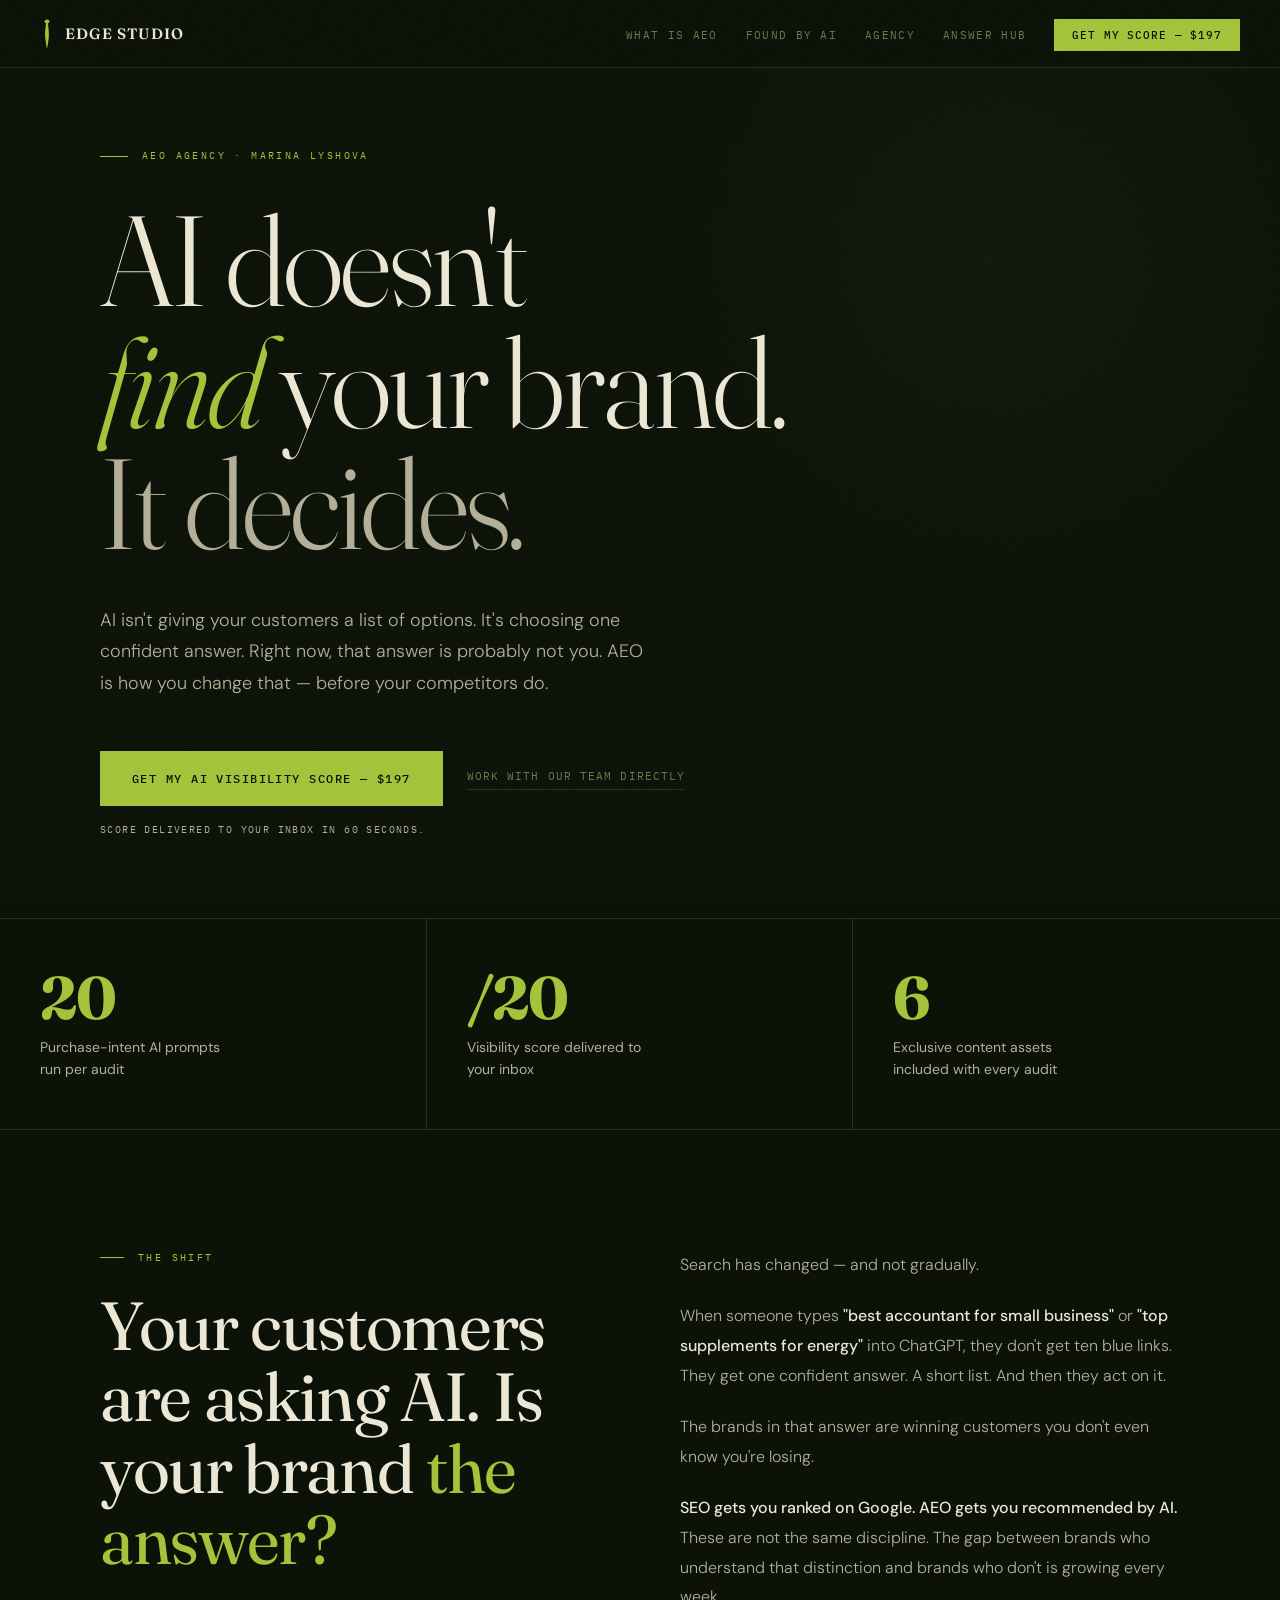
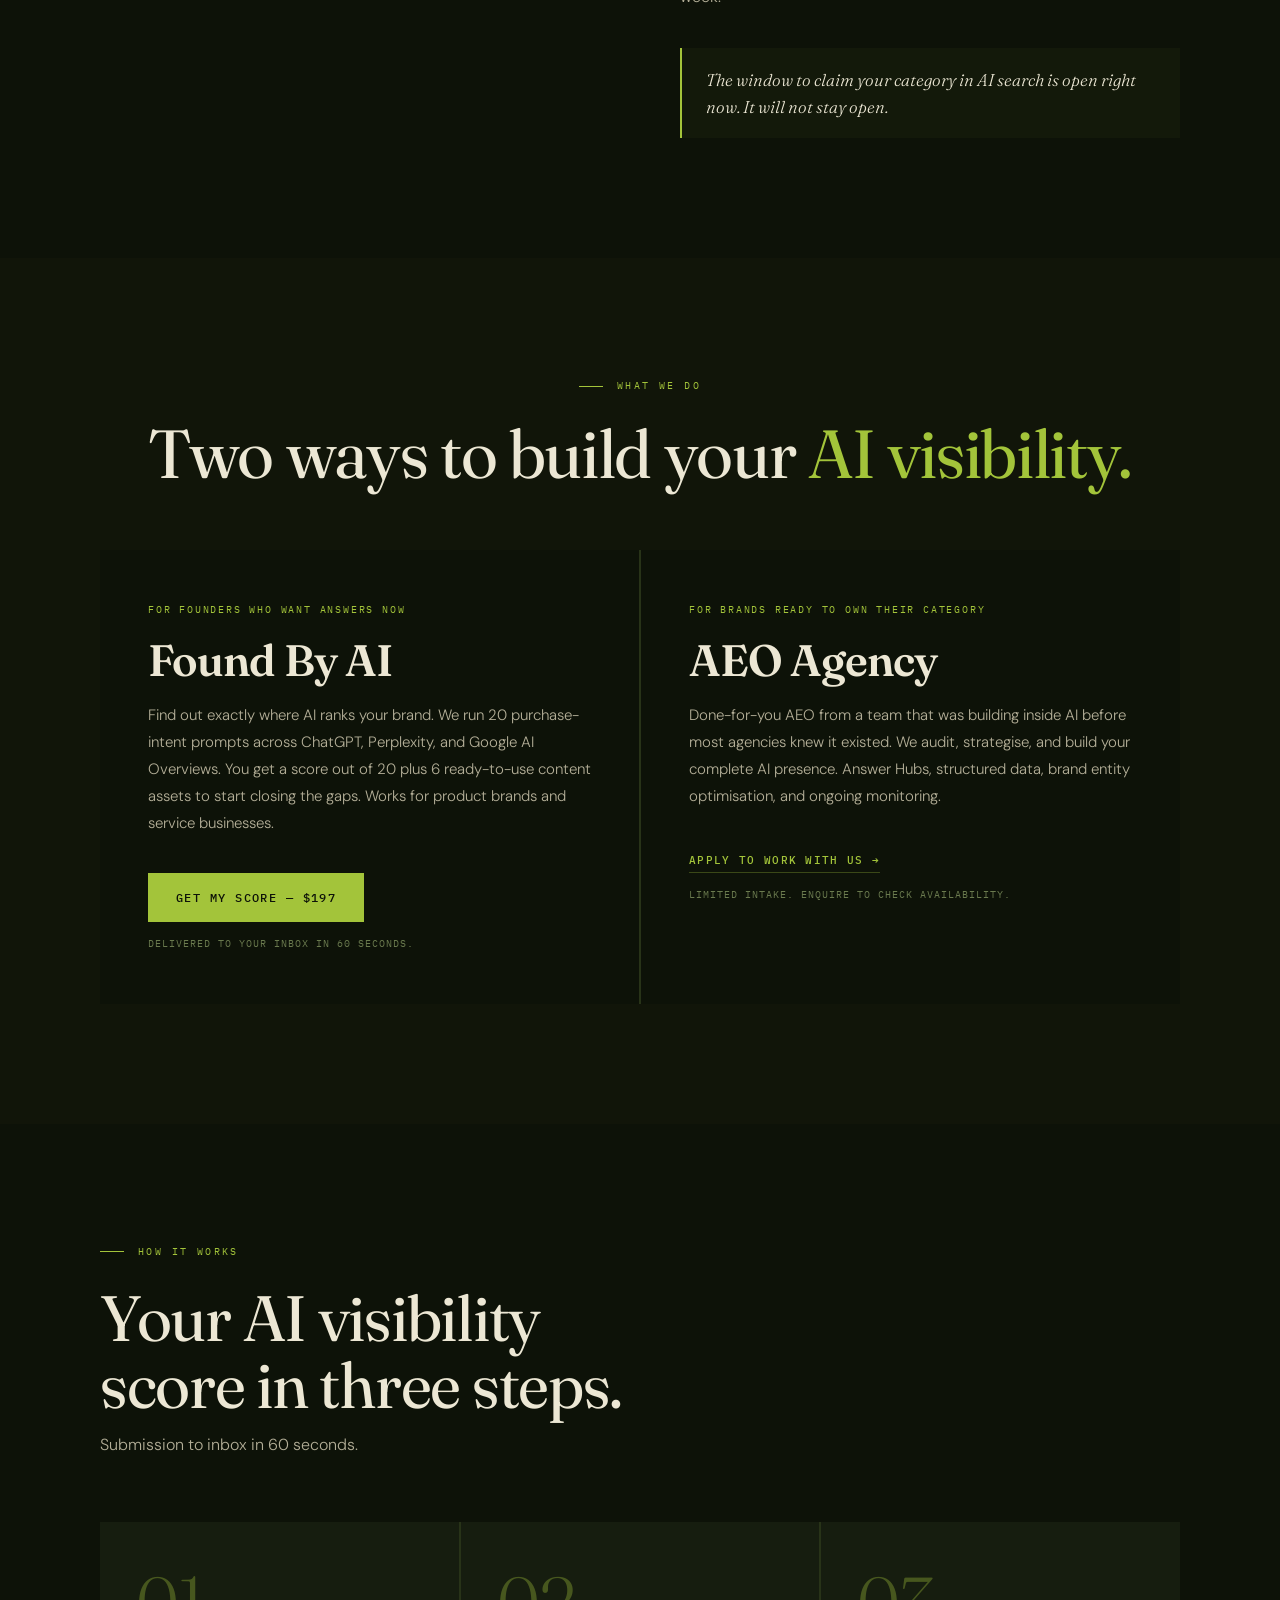
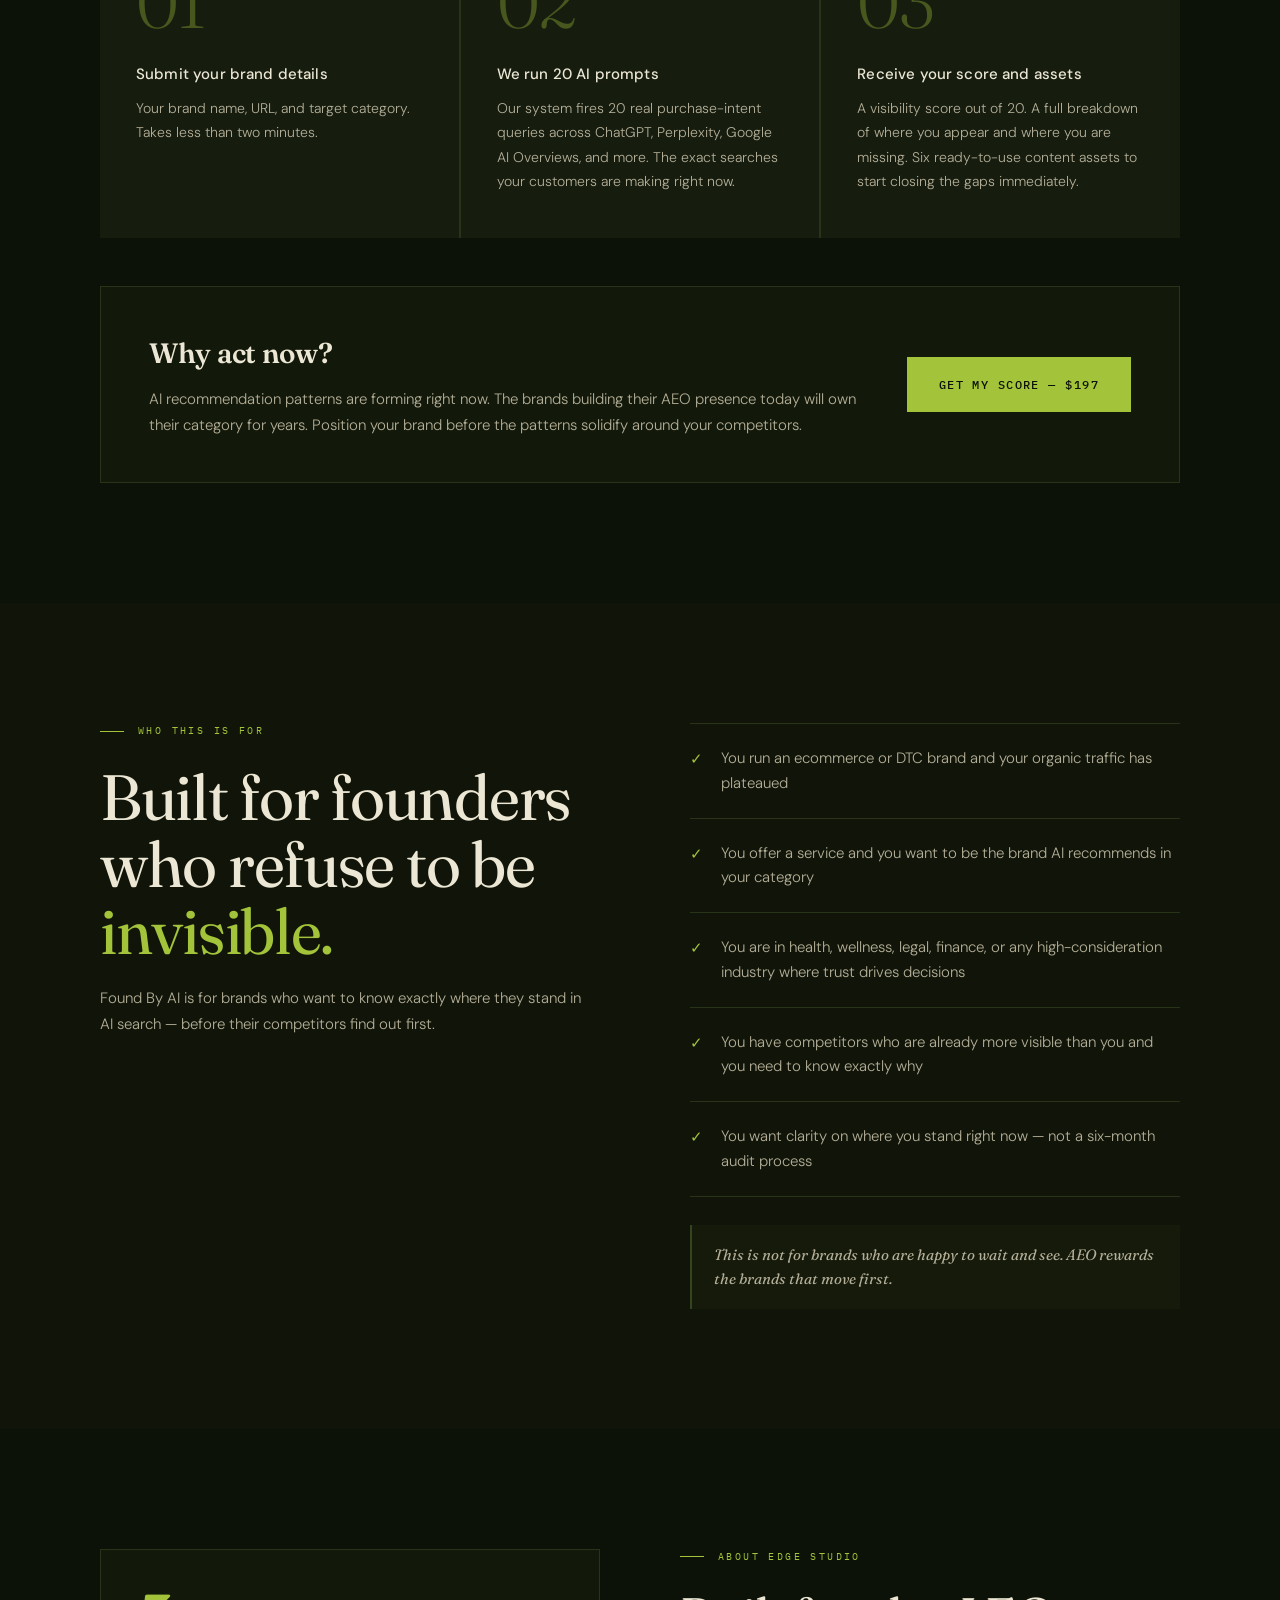
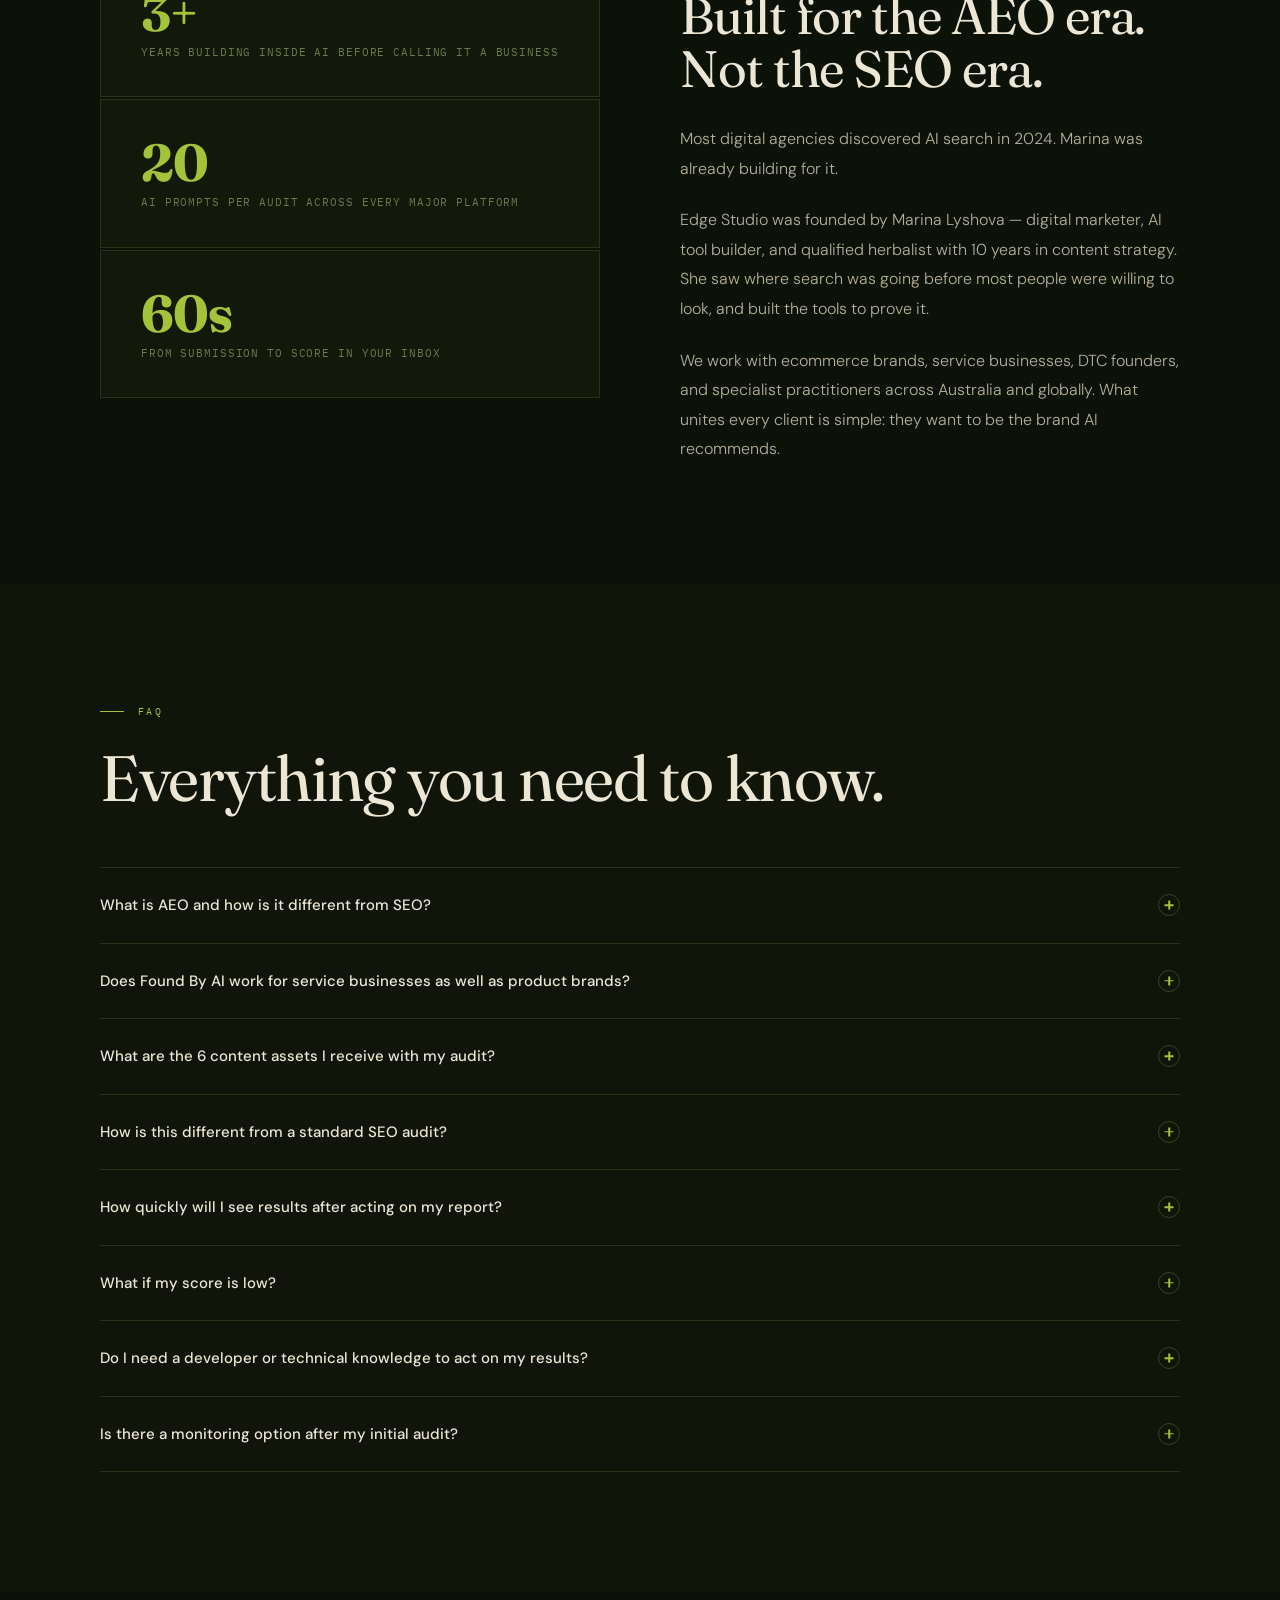
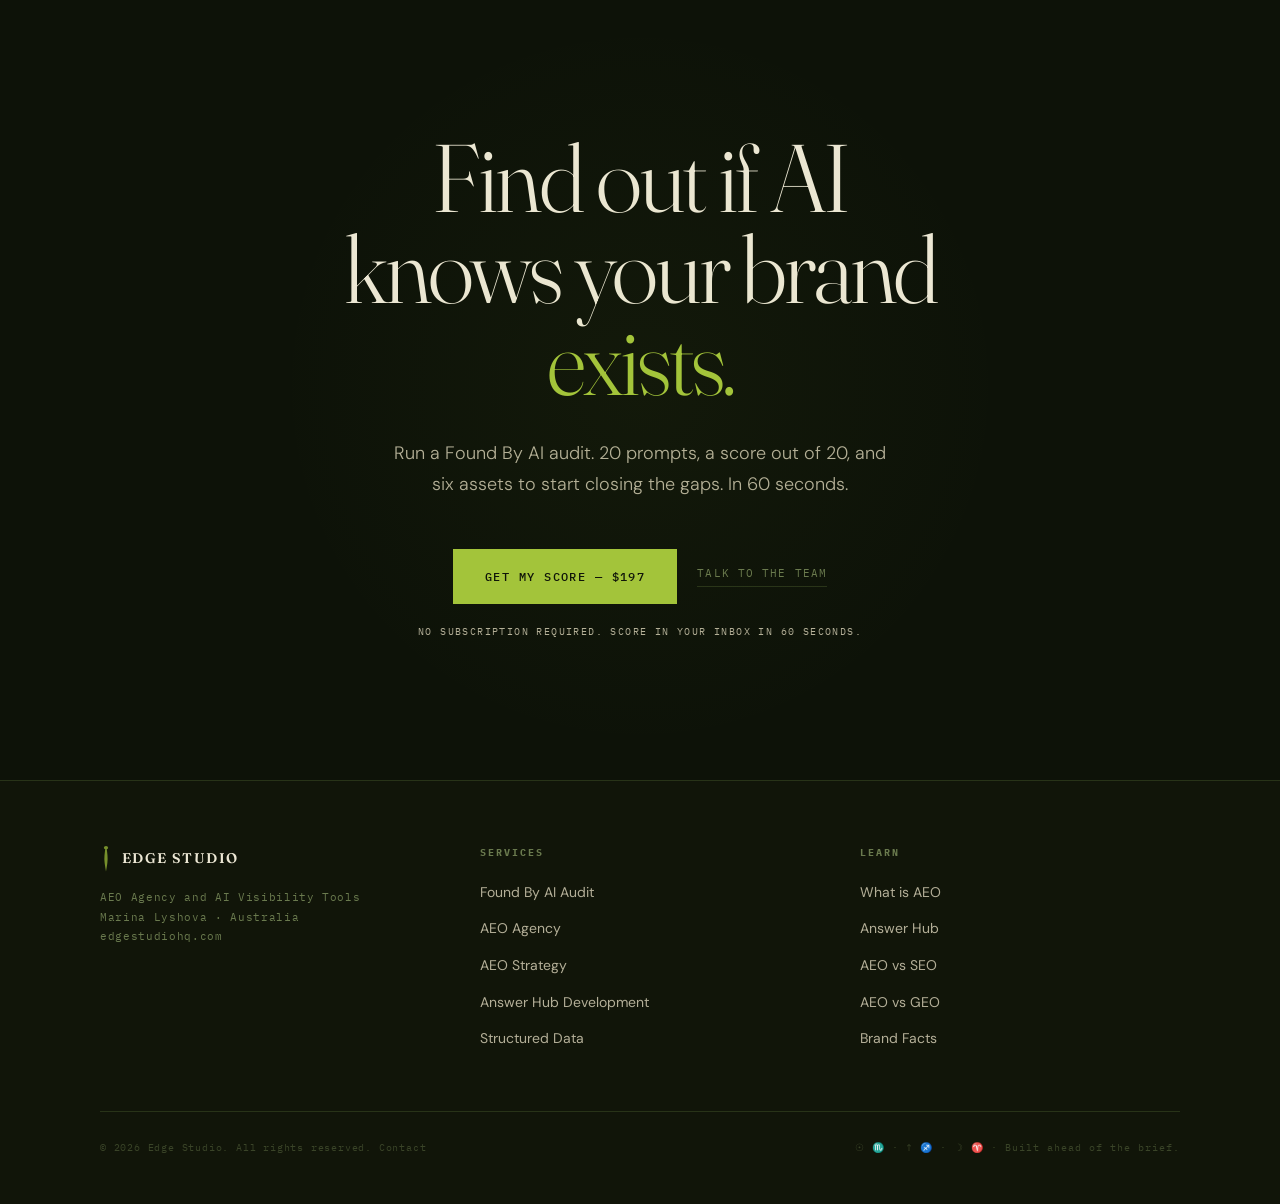
==== commit af9f200b: "Add files via upload" ====
--- a/index.html
+++ b/index.html
@@ -3,189 +3,878 @@
 <head>
   <meta charset="UTF-8">
   <meta name="viewport" content="width=device-width, initial-scale=1.0">
-  <title>Edge Studio: AEO Agency for the AI Search Era</title>
-  <meta name="description" content="Most brands are invisible to ChatGPT and Perplexity. Edge Studio helps you fix that with proven AI visibility audits and done-for-you AEO strategy.">
+  <title>Edge Studio — The AEO Agency AI Already Recommends</title>
+  <meta name="description" content="AI doesn't rank your brand. It decides whether you're a credible answer. Edge Studio is the AEO agency that helps you become one. AI visibility audits and done-for-you AEO strategy.">
   <link rel="icon" type="image/png" href="images/favicon.png">
   <link rel="preconnect" href="https://fonts.googleapis.com">
   <link rel="preconnect" href="https://fonts.gstatic.com" crossorigin>
-  <link href="https://fonts.googleapis.com/css2?family=Bebas+Neue&family=DM+Sans:ital,opsz,wght@0,9..40,300;0,9..40,400;0,9..40,500;1,9..40,300&display=swap" rel="stylesheet">
+  <link href="https://fonts.googleapis.com/css2?family=Fraunces:ital,opsz,wght@0,9..144,300;0,9..144,400;0,9..144,600;0,9..144,700;0,9..144,900;1,9..144,300;1,9..144,400;1,9..144,600;1,9..144,700&family=DM+Sans:ital,wght@0,300;0,400;0,500;0,600;1,300;1,400&family=IBM+Plex+Mono:wght@300;400;500&display=swap" rel="stylesheet">
+
   <style>
     *, *::before, *::after { box-sizing: border-box; margin: 0; padding: 0; }
 
     :root {
-      --black:   #0C0C0C;
-      --black-3: #161616;
-      --green:   #B8FF4F;
-      --white:   #FFFFFF;
-      --w70:     rgba(255,255,255,0.7);
-      --w60:     rgba(255,255,255,0.6);
-      --w40:     rgba(255,255,255,0.4);
-      --w20:     rgba(255,255,255,0.2);
-      --w08:     rgba(255,255,255,0.08);
-      --w05:     rgba(255,255,255,0.05);
-      --display: 'Bebas Neue', sans-serif;
+      --ink:        #0d1208;
+      --ink-deep:   #111509;
+      --ink-surface:#161d0f;
+      --ink-raised: #1c2614;
+      --border:     #283318;
+      --border-soft:#344420;
+
+      --growth:     #a3c43a;
+      --growth-dim: #7a9628;
+      --growth-pale:#d4e890;
+
+      --brass:      #c8a428;
+      --brass-pale: #e8d078;
+
+      --cream:      #ece7d4;
+      --cream-soft: #b4af98;
+      --muted:      #6a7a4e;
+      --faint:      #3a4428;
+
+      --w08: rgba(163,196,58,0.08);
+      --w05: rgba(163,196,58,0.05);
+
+      --display: 'Fraunces', serif;
       --body:    'DM Sans', sans-serif;
+      --mono:    'IBM Plex Mono', monospace;
       --ease:    cubic-bezier(0.16, 1, 0.3, 1);
     }
 
     html { scroll-behavior: smooth; }
-    body { background: var(--black); color: var(--white); font-family: var(--body); font-size: 16px; line-height: 1.6; -webkit-font-smoothing: antialiased; overflow-x: hidden; }
+
+    body {
+      background: var(--ink);
+      color: var(--cream);
+      font-family: var(--body);
+      font-size: 16px;
+      line-height: 1.6;
+      -webkit-font-smoothing: antialiased;
+      overflow-x: hidden;
+    }
+
+    /* Grain */
+    body::after {
+      content: '';
+      position: fixed;
+      inset: 0;
+      pointer-events: none;
+      z-index: 999;
+      opacity: 0.025;
+      background-image: url("data:image/svg+xml,%3Csvg viewBox='0 0 256 256' xmlns='http://www.w3.org/2000/svg'%3E%3Cfilter id='n'%3E%3CfeTurbulence type='fractalNoise' baseFrequency='0.9' numOctaves='4' stitchTiles='stitch'/%3E%3C/filter%3E%3Crect width='100%25' height='100%25' filter='url(%23n)'/%3E%3C/svg%3E");
+      background-size: 128px;
+    }
+
     img { max-width: 100%; display: block; }
     a { text-decoration: none; color: inherit; }
     ul { list-style: none; }
+
     .container { width: 100%; max-width: 1160px; margin: 0 auto; padding: 0 40px; }
-    .green { color: var(--green); }
-
-    .eyebrow { font-size: 11px; letter-spacing: 0.18em; text-transform: uppercase; color: var(--green); display: flex; align-items: center; gap: 12px; margin-bottom: 24px; }
-    .eyebrow::before { content: ''; display: block; width: 28px; height: 1px; background: var(--green); flex-shrink: 0; }
-
-    @keyframes fadeUp { from { opacity: 0; transform: translateY(20px); } to { opacity: 1; transform: translateY(0); } }
-    .a1 { animation: fadeUp 0.8s var(--ease) 0.1s both; }
-    .a2 { animation: fadeUp 0.8s var(--ease) 0.25s both; }
-    .a3 { animation: fadeUp 0.8s var(--ease) 0.4s both; }
-    .a4 { animation: fadeUp 0.8s var(--ease) 0.55s both; }
-
-    /* NAV */
-    .nav { position: fixed; top: 0; left: 0; right: 0; z-index: 100; height: 72px; padding: 0 40px; display: flex; align-items: center; justify-content: space-between; background: rgba(12,12,12,0.94); backdrop-filter: blur(16px); border-bottom: 1px solid var(--w08); }
-    .nav-logo img { height: 56px; width: auto; }
-    .nav-links { display: flex; gap: 32px; align-items: center; }
-    .nav-links a { font-size: 13px; letter-spacing: 0.04em; color: var(--w40); transition: color 0.2s; }
-    .nav-links a:hover { color: var(--white); }
-    .nav-btn { background: var(--green) !important; color: var(--black) !important; font-weight: 500 !important; padding: 9px 20px; transition: background 0.2s !important; }
-    .nav-btn:hover { background: #d4ff85 !important; }
-
-    /* HERO */
-    .hero { padding-top: 72px; min-height: 100vh; display: flex; align-items: center; position: relative; overflow: hidden; }
-    .hero::before { content: ''; position: absolute; top: -10%; right: -5%; width: 700px; height: 700px; background: radial-gradient(circle, rgba(184,255,79,0.045) 0%, transparent 70%); pointer-events: none; }
-    .hero-inner { padding: 80px 40px; max-width: 1160px; margin: 0 auto; width: 100%; }
-    .hero-eyebrow { font-size: 11px; letter-spacing: 0.2em; text-transform: uppercase; color: var(--green); display: flex; align-items: center; gap: 12px; margin-bottom: 36px; }
-    .hero-eyebrow::before { content: ''; display: block; width: 32px; height: 1px; background: var(--green); }
-    .hero-h1 { font-family: var(--display); font-size: clamp(76px, 10.5vw, 144px); line-height: 0.9; letter-spacing: 0.02em; color: var(--white); margin-bottom: 40px; }
-    .hero-h1 .accent { color: var(--green); }
-    .hero-sub { font-size: 18px; line-height: 1.72; color: var(--w60); max-width: 560px; margin-bottom: 52px; font-weight: 300; }
-    .cta-row { display: flex; gap: 24px; align-items: center; flex-wrap: wrap; margin-bottom: 16px; }
-    .btn-primary { display: inline-block; background: var(--green); color: var(--black); font-size: 14px; font-weight: 500; letter-spacing: 0.04em; padding: 18px 36px; transition: background 0.2s, transform 0.2s; white-space: nowrap; }
-    .btn-primary:hover { background: #d4ff85; transform: translateY(-1px); }
-    .btn-ghost { font-size: 13px; color: var(--w60); letter-spacing: 0.04em; border-bottom: 1px solid var(--w20); padding-bottom: 2px; transition: color 0.2s, border-color 0.2s; white-space: nowrap; }
-    .btn-ghost:hover { color: var(--white); border-color: var(--w40); }
-
-    /* FIX 2: urgency note — w70 instead of w40 */
-    .urgency-note { font-size: 12px; color: var(--w70); letter-spacing: 0.1em; text-transform: uppercase; }
-
-    /* TRUST BAR */
-    .trust-bar { display: grid; grid-template-columns: repeat(3, 1fr); border-top: 1px solid var(--w08); border-bottom: 1px solid var(--w08); }
-    .trust-item { padding: 48px 40px; border-right: 1px solid var(--w08); }
+
+    .growth { color: var(--growth); }
+    .brass  { color: var(--brass); }
+
+    /* EYEBROW */
+    .eyebrow {
+      font-family: var(--mono);
+      font-size: 10px;
+      letter-spacing: 0.24em;
+      text-transform: uppercase;
+      color: var(--growth);
+      display: flex;
+      align-items: center;
+      gap: 14px;
+      margin-bottom: 24px;
+    }
+    .eyebrow::before {
+      content: '';
+      display: block;
+      width: 24px;
+      height: 1px;
+      background: var(--growth);
+      flex-shrink: 0;
+    }
+
+    /* ANIMATIONS */
+    @keyframes fadeUp { from { opacity:0; transform:translateY(18px); } to { opacity:1; transform:translateY(0); } }
+    .a1 { animation: fadeUp 0.9s var(--ease) 0.1s both; }
+    .a2 { animation: fadeUp 0.9s var(--ease) 0.25s both; }
+    .a3 { animation: fadeUp 0.9s var(--ease) 0.4s both; }
+    .a4 { animation: fadeUp 0.9s var(--ease) 0.55s both; }
+
+    /* ============================
+       NAV
+    ============================ */
+    .nav {
+      position: fixed;
+      top: 0; left: 0; right: 0;
+      z-index: 100;
+      height: 68px;
+      padding: 0 40px;
+      display: flex;
+      align-items: center;
+      justify-content: space-between;
+      background: rgba(13,18,8,0.94);
+      backdrop-filter: blur(16px);
+      border-bottom: 1px solid var(--border);
+    }
+
+    .nav-logo {
+      display: flex;
+      align-items: center;
+      gap: 11px;
+      text-decoration: none;
+    }
+
+    .nav-mark { width: 14px; height: 32px; color: var(--growth); flex-shrink: 0; }
+
+    .nav-wordmark {
+      font-family: var(--display);
+      font-size: 15px;
+      font-weight: 600;
+      letter-spacing: 0.08em;
+      text-transform: uppercase;
+      color: var(--cream);
+      line-height: 1;
+    }
+
+    .nav-links { display: flex; gap: 28px; align-items: center; }
+
+    .nav-links a {
+      font-family: var(--mono);
+      font-size: 11px;
+      letter-spacing: 0.12em;
+      text-transform: uppercase;
+      color: var(--muted);
+      transition: color 0.2s;
+    }
+
+    .nav-links a:hover { color: var(--cream); }
+
+    .nav-btn {
+      background: var(--growth) !important;
+      color: var(--ink) !important;
+      font-weight: 500 !important;
+      padding: 9px 18px !important;
+      transition: background 0.2s !important;
+      letter-spacing: 0.08em !important;
+    }
+
+    .nav-btn:hover { background: var(--growth-pale) !important; color: var(--ink) !important; }
+
+    /* ============================
+       HERO
+    ============================ */
+    .hero {
+      padding-top: 68px;
+      min-height: 100vh;
+      display: flex;
+      align-items: center;
+      position: relative;
+      overflow: hidden;
+    }
+
+    .hero::before {
+      content: '';
+      position: absolute;
+      top: -10%; right: -5%;
+      width: 700px; height: 700px;
+      background: radial-gradient(circle, rgba(163,196,58,0.04) 0%, transparent 70%);
+      pointer-events: none;
+    }
+
+    .hero-inner {
+      padding: 80px 40px;
+      max-width: 1160px;
+      margin: 0 auto;
+      width: 100%;
+    }
+
+    .hero-eyebrow {
+      font-family: var(--mono);
+      font-size: 10px;
+      letter-spacing: 0.24em;
+      text-transform: uppercase;
+      color: var(--growth);
+      display: flex;
+      align-items: center;
+      gap: 14px;
+      margin-bottom: 36px;
+    }
+
+    .hero-eyebrow::before {
+      content: '';
+      display: block;
+      width: 28px;
+      height: 1px;
+      background: var(--growth);
+    }
+
+    .hero-h1 {
+      font-family: var(--display);
+      font-size: clamp(72px, 10vw, 136px);
+      font-weight: 300;
+      line-height: 0.95;
+      letter-spacing: -0.02em;
+      color: var(--cream);
+      margin-bottom: 40px;
+    }
+
+    .hero-h1 .accent {
+      color: var(--growth);
+      font-style: italic;
+    }
+
+    .hero-h1 .accent-2 {
+      color: var(--cream-soft);
+      font-weight: 300;
+    }
+
+    .hero-sub {
+      font-size: 18px;
+      line-height: 1.75;
+      color: var(--cream-soft);
+      max-width: 560px;
+      margin-bottom: 52px;
+      font-weight: 300;
+    }
+
+    .cta-row {
+      display: flex;
+      gap: 24px;
+      align-items: center;
+      flex-wrap: wrap;
+      margin-bottom: 16px;
+    }
+
+    .btn-primary {
+      display: inline-block;
+      background: var(--growth);
+      color: var(--ink);
+      font-family: var(--mono);
+      font-size: 12px;
+      font-weight: 500;
+      letter-spacing: 0.12em;
+      text-transform: uppercase;
+      padding: 18px 32px;
+      transition: background 0.2s, transform 0.2s;
+      white-space: nowrap;
+    }
+
+    .btn-primary:hover { background: var(--growth-pale); transform: translateY(-1px); }
+
+    .btn-ghost {
+      font-family: var(--mono);
+      font-size: 11px;
+      letter-spacing: 0.1em;
+      text-transform: uppercase;
+      color: var(--muted);
+      border-bottom: 1px solid var(--border);
+      padding-bottom: 3px;
+      transition: color 0.2s, border-color 0.2s;
+      white-space: nowrap;
+    }
+
+    .btn-ghost:hover { color: var(--cream); border-color: var(--muted); }
+
+    .urgency-note {
+      font-family: var(--mono);
+      font-size: 10px;
+      color: var(--cream-soft);
+      letter-spacing: 0.14em;
+      text-transform: uppercase;
+    }
+
+    /* ============================
+       TRUST BAR
+    ============================ */
+    .trust-bar {
+      display: grid;
+      grid-template-columns: repeat(3, 1fr);
+      border-top: 1px solid var(--border);
+      border-bottom: 1px solid var(--border);
+    }
+
+    .trust-item {
+      padding: 48px 40px;
+      border-right: 1px solid var(--border);
+    }
+
     .trust-item:last-child { border-right: none; }
-    .trust-num { font-family: var(--display); font-size: 60px; color: var(--green); line-height: 1; margin-bottom: 8px; letter-spacing: 0.02em; }
-    /* FIX 3: trust labels — w70 instead of w40 */
-    .trust-label { font-size: 14px; color: var(--w70); letter-spacing: 0.03em; line-height: 1.5; }
-
-    /* SECTIONS */
+
+    .trust-num {
+      font-family: var(--display);
+      font-size: 60px;
+      font-weight: 700;
+      color: var(--growth);
+      line-height: 1;
+      margin-bottom: 10px;
+      letter-spacing: -0.02em;
+    }
+
+    .trust-label {
+      font-size: 14px;
+      color: var(--cream-soft);
+      line-height: 1.55;
+      max-width: 200px;
+    }
+
+    /* ============================
+       SECTIONS
+    ============================ */
     .section { padding: 120px 0; }
-    .section-dark { background: var(--black-3); }
-
-    /* PROBLEM */
-    .problem-grid { display: grid; grid-template-columns: 1fr 1fr; gap: 80px; align-items: start; }
-    .problem-grid h2 { font-family: var(--display); font-size: clamp(44px, 5.5vw, 72px); line-height: 1.0; letter-spacing: 0.02em; }
-    .prose p { font-size: 16px; color: var(--w60); line-height: 1.8; margin-bottom: 24px; font-weight: 300; }
+    .section-dark { background: var(--ink-deep); }
+
+    /* ============================
+       PROBLEM
+    ============================ */
+    .problem-grid {
+      display: grid;
+      grid-template-columns: 1fr 1fr;
+      gap: 80px;
+      align-items: start;
+    }
+
+    .problem-grid h2 {
+      font-family: var(--display);
+      font-size: clamp(44px, 5.5vw, 68px);
+      font-weight: 400;
+      line-height: 1.05;
+      letter-spacing: -0.02em;
+    }
+
+    .prose p {
+      font-size: 16px;
+      color: var(--cream-soft);
+      line-height: 1.85;
+      margin-bottom: 22px;
+      font-weight: 300;
+    }
+
     .prose p:last-child { margin-bottom: 0; }
-    .prose strong { color: var(--white); font-weight: 500; }
-    .callout { border-left: 2px solid var(--green); padding: 18px 24px; margin-top: 36px; background: var(--w05); }
-    .callout p { font-size: 15px; color: var(--w60); line-height: 1.7; margin: 0; font-weight: 300; }
-
-    /* SOLUTIONS */
+    .prose strong { color: var(--cream); font-weight: 500; }
+
+    .callout {
+      border-left: 2px solid var(--growth);
+      padding: 18px 24px;
+      margin-top: 36px;
+      background: rgba(163,196,58,0.04);
+    }
+
+    .callout p {
+      font-family: var(--display);
+      font-size: 17px;
+      font-style: italic;
+      color: var(--cream);
+      line-height: 1.6;
+      margin: 0;
+      font-weight: 300;
+    }
+
+    /* ============================
+       SOLUTIONS
+    ============================ */
     .section-title { text-align: center; margin-bottom: 60px; }
-    .section-title h2 { font-family: var(--display); font-size: clamp(44px, 5.5vw, 72px); letter-spacing: 0.02em; line-height: 1.0; }
-    .cards-grid { display: grid; grid-template-columns: 1fr 1fr; gap: 2px; background: var(--w08); }
-    .card { background: var(--black); padding: 52px 48px; position: relative; overflow: hidden; transition: background 0.3s; }
-    .card:hover { background: var(--black-3); }
-    .card::after { content: ''; position: absolute; top: 0; left: 0; right: 0; height: 2px; background: var(--green); transform: scaleX(0); transform-origin: left; transition: transform 0.4s var(--ease); }
+
+    .section-title h2 {
+      font-family: var(--display);
+      font-size: clamp(44px, 5.5vw, 68px);
+      font-weight: 400;
+      letter-spacing: -0.02em;
+      line-height: 1.05;
+    }
+
+    .cards-grid {
+      display: grid;
+      grid-template-columns: 1fr 1fr;
+      gap: 2px;
+      background: var(--border);
+    }
+
+    .card {
+      background: var(--ink);
+      padding: 52px 48px;
+      position: relative;
+      overflow: hidden;
+      transition: background 0.3s;
+    }
+
+    .card:hover { background: var(--ink-surface); }
+
+    .card::after {
+      content: '';
+      position: absolute;
+      top: 0; left: 0; right: 0;
+      height: 2px;
+      background: var(--growth);
+      transform: scaleX(0);
+      transform-origin: left;
+      transition: transform 0.4s var(--ease);
+    }
+
     .card:hover::after { transform: scaleX(1); }
-    .card-tag { font-size: 11px; letter-spacing: 0.18em; text-transform: uppercase; color: var(--green); margin-bottom: 20px; }
-    .card h3 { font-family: var(--display); font-size: 40px; letter-spacing: 0.02em; line-height: 1.05; margin-bottom: 20px; }
-    .card p { font-size: 15px; color: var(--w60); line-height: 1.75; margin-bottom: 36px; font-weight: 300; }
-    .card-note { font-size: 12px; color: var(--w60); letter-spacing: 0.03em; margin-top: 14px; }
-    .link-arrow { font-size: 13px; font-weight: 500; letter-spacing: 0.06em; color: var(--green); border-bottom: 1px solid rgba(184,255,79,0.3); padding-bottom: 3px; transition: border-color 0.2s; display: inline-block; }
-    .link-arrow:hover { border-color: var(--green); }
-
-    /* STEPS */
-    .steps-intro { max-width: 540px; margin-bottom: 72px; }
-    .steps-intro h2 { font-family: var(--display); font-size: clamp(44px, 5.5vw, 72px); letter-spacing: 0.02em; line-height: 1.0; margin-bottom: 16px; }
-    .steps-intro p { font-size: 16px; color: var(--w60); font-weight: 300; }
-    .steps-grid { display: grid; grid-template-columns: repeat(3, 1fr); gap: 2px; background: var(--w08); margin-bottom: 48px; }
-    .step { background: var(--black-3); padding: 44px 36px; }
-    /* FIX 1: step numbers — green at 40% opacity, clearly visible */
-    .step-num { font-family: var(--display); font-size: 80px; color: var(--green); opacity: 0.4; line-height: 1; margin-bottom: 24px; letter-spacing: 0.02em; }
-    .step-title { font-size: 15px; font-weight: 500; color: var(--white); margin-bottom: 10px; letter-spacing: 0.02em; }
-    .step p { font-size: 14px; color: var(--w60); line-height: 1.7; font-weight: 300; }
-    .urgency-box { background: var(--w05); border: 1px solid var(--w08); padding: 44px 48px; display: grid; grid-template-columns: 1fr auto; gap: 40px; align-items: center; }
-    .urgency-box h3 { font-family: var(--display); font-size: 30px; letter-spacing: 0.02em; margin-bottom: 10px; }
-    .urgency-box p { font-size: 15px; color: var(--w60); line-height: 1.7; font-weight: 300; }
-
-    /* FOR SECTION */
-    .for-grid { display: grid; grid-template-columns: 1fr 1fr; gap: 100px; align-items: start; }
-    .for-left h2 { font-family: var(--display); font-size: clamp(44px, 5.5vw, 72px); letter-spacing: 0.02em; line-height: 1.0; margin-bottom: 20px; }
-    .for-left p { font-size: 15px; color: var(--w60); font-weight: 300; line-height: 1.7; }
-    .for-list { border-top: 1px solid var(--w08); }
-    .for-item { padding: 22px 0; border-bottom: 1px solid var(--w08); display: flex; gap: 18px; align-items: flex-start; }
-    .check { color: var(--green); font-size: 15px; flex-shrink: 0; margin-top: 1px; }
-    .for-item span:last-child { font-size: 15px; color: var(--w60); line-height: 1.65; font-weight: 300; }
-    .not-for-note { margin-top: 28px; padding: 18px 22px; border-left: 2px solid var(--w20); background: var(--w05); }
-    .not-for-note p { font-size: 13px; color: var(--w60); font-style: italic; line-height: 1.6; }
-
-    /* ABOUT */
-    .about-grid { display: grid; grid-template-columns: 1fr 1fr; gap: 80px; align-items: start; }
+
+    .card-tag {
+      font-family: var(--mono);
+      font-size: 10px;
+      letter-spacing: 0.18em;
+      text-transform: uppercase;
+      color: var(--growth);
+      margin-bottom: 20px;
+    }
+
+    .card h3 {
+      font-family: var(--display);
+      font-size: 44px;
+      font-weight: 600;
+      letter-spacing: -0.02em;
+      line-height: 1.0;
+      margin-bottom: 20px;
+    }
+
+    .card p {
+      font-size: 15px;
+      color: var(--cream-soft);
+      line-height: 1.8;
+      margin-bottom: 36px;
+      font-weight: 300;
+    }
+
+    .card-note {
+      font-family: var(--mono);
+      font-size: 10px;
+      color: var(--muted);
+      letter-spacing: 0.1em;
+      text-transform: uppercase;
+      margin-top: 14px;
+    }
+
+    .link-arrow {
+      font-family: var(--mono);
+      font-size: 11px;
+      font-weight: 500;
+      letter-spacing: 0.12em;
+      text-transform: uppercase;
+      color: var(--growth);
+      border-bottom: 1px solid rgba(163,196,58,0.3);
+      padding-bottom: 3px;
+      transition: border-color 0.2s;
+      display: inline-block;
+    }
+
+    .link-arrow:hover { border-color: var(--growth); }
+
+    /* ============================
+       STEPS
+    ============================ */
+    .steps-intro { max-width: 540px; margin-bottom: 64px; }
+
+    .steps-intro h2 {
+      font-family: var(--display);
+      font-size: clamp(40px, 5vw, 64px);
+      font-weight: 400;
+      letter-spacing: -0.02em;
+      line-height: 1.05;
+      margin-bottom: 14px;
+    }
+
+    .steps-intro p {
+      font-size: 16px;
+      color: var(--cream-soft);
+      font-weight: 300;
+    }
+
+    .steps-grid {
+      display: grid;
+      grid-template-columns: repeat(3, 1fr);
+      gap: 2px;
+      background: var(--border);
+      margin-bottom: 48px;
+    }
+
+    .step {
+      background: var(--ink-surface);
+      padding: 44px 36px;
+    }
+
+    .step-num {
+      font-family: var(--display);
+      font-size: 72px;
+      font-weight: 300;
+      color: var(--growth);
+      opacity: 0.35;
+      line-height: 1;
+      margin-bottom: 24px;
+      letter-spacing: -0.02em;
+    }
+
+    .step-title {
+      font-size: 15px;
+      font-weight: 500;
+      color: var(--cream);
+      margin-bottom: 10px;
+      letter-spacing: 0.01em;
+    }
+
+    .step p {
+      font-size: 14px;
+      color: var(--cream-soft);
+      line-height: 1.75;
+      font-weight: 300;
+    }
+
+    .urgency-box {
+      background: rgba(163,196,58,0.04);
+      border: 1px solid var(--border);
+      padding: 44px 48px;
+      display: grid;
+      grid-template-columns: 1fr auto;
+      gap: 40px;
+      align-items: center;
+    }
+
+    .urgency-box h3 {
+      font-family: var(--display);
+      font-size: 28px;
+      font-weight: 600;
+      letter-spacing: -0.01em;
+      margin-bottom: 10px;
+    }
+
+    .urgency-box p {
+      font-size: 15px;
+      color: var(--cream-soft);
+      line-height: 1.75;
+      font-weight: 300;
+    }
+
+    /* ============================
+       FOR SECTION
+    ============================ */
+    .for-grid {
+      display: grid;
+      grid-template-columns: 1fr 1fr;
+      gap: 100px;
+      align-items: start;
+    }
+
+    .for-left h2 {
+      font-family: var(--display);
+      font-size: clamp(40px, 5vw, 64px);
+      font-weight: 400;
+      letter-spacing: -0.02em;
+      line-height: 1.05;
+      margin-bottom: 20px;
+    }
+
+    .for-left p {
+      font-size: 15px;
+      color: var(--cream-soft);
+      font-weight: 300;
+      line-height: 1.75;
+    }
+
+    .for-list { border-top: 1px solid var(--border); }
+
+    .for-item {
+      padding: 22px 0;
+      border-bottom: 1px solid var(--border);
+      display: flex;
+      gap: 18px;
+      align-items: flex-start;
+    }
+
+    .check { color: var(--growth); font-size: 15px; flex-shrink: 0; margin-top: 1px; }
+
+    .for-item span:last-child {
+      font-size: 15px;
+      color: var(--cream-soft);
+      line-height: 1.65;
+      font-weight: 300;
+    }
+
+    .not-for-note {
+      margin-top: 28px;
+      padding: 18px 22px;
+      border-left: 2px solid var(--border-soft);
+      background: rgba(163,196,58,0.03);
+    }
+
+    .not-for-note p {
+      font-family: var(--display);
+      font-size: 15px;
+      font-style: italic;
+      color: var(--cream-soft);
+      line-height: 1.6;
+    }
+
+    /* ============================
+       ABOUT
+    ============================ */
+    .about-grid {
+      display: grid;
+      grid-template-columns: 1fr 1fr;
+      gap: 80px;
+      align-items: start;
+    }
+
     .stat-cards { display: flex; flex-direction: column; gap: 2px; }
-    .stat-card { background: var(--w05); border: 1px solid var(--w08); padding: 36px 40px; }
-    .stat-n { font-family: var(--display); font-size: 52px; color: var(--green); line-height: 1; margin-bottom: 6px; }
-    .stat-l { font-size: 13px; color: var(--w60); letter-spacing: 0.04em; }
-    .about-copy h2 { font-family: var(--display); font-size: clamp(38px, 4.5vw, 60px); letter-spacing: 0.02em; line-height: 1.0; margin-bottom: 28px; }
-
-    /* FAQ */
+
+    .stat-card {
+      background: rgba(163,196,58,0.04);
+      border: 1px solid var(--border);
+      padding: 36px 40px;
+    }
+
+    .stat-n {
+      font-family: var(--display);
+      font-size: 52px;
+      font-weight: 700;
+      color: var(--growth);
+      line-height: 1;
+      margin-bottom: 6px;
+      letter-spacing: -0.02em;
+    }
+
+    .stat-l {
+      font-family: var(--mono);
+      font-size: 11px;
+      color: var(--muted);
+      letter-spacing: 0.08em;
+      text-transform: uppercase;
+      line-height: 1.5;
+    }
+
+    .about-copy h2 {
+      font-family: var(--display);
+      font-size: clamp(36px, 4vw, 56px);
+      font-weight: 400;
+      letter-spacing: -0.02em;
+      line-height: 1.05;
+      margin-bottom: 28px;
+    }
+
+    /* ============================
+       FAQ
+    ============================ */
     .faq-head { margin-bottom: 56px; }
-    .faq-head h2 { font-family: var(--display); font-size: clamp(44px, 5.5vw, 72px); letter-spacing: 0.02em; line-height: 1.0; }
-    .faq-list { border-top: 1px solid var(--w08); }
-    .faq-item { border-bottom: 1px solid var(--w08); }
-    .faq-q { width: 100%; background: none; border: none; padding: 26px 0; display: flex; justify-content: space-between; align-items: center; gap: 24px; cursor: pointer; text-align: left; }
-    .faq-q-text { font-size: 15px; font-weight: 500; color: var(--white); line-height: 1.5; font-family: var(--body); }
-    .faq-icon { width: 22px; height: 22px; border-radius: 50%; border: 1px solid var(--w20); flex-shrink: 0; position: relative; }
-    .faq-icon::before, .faq-icon::after { content: ''; position: absolute; background: var(--green); top: 50%; left: 50%; }
+
+    .faq-head h2 {
+      font-family: var(--display);
+      font-size: clamp(40px, 5vw, 64px);
+      font-weight: 400;
+      letter-spacing: -0.02em;
+      line-height: 1.05;
+    }
+
+    .faq-list { border-top: 1px solid var(--border); }
+    .faq-item { border-bottom: 1px solid var(--border); }
+
+    .faq-q {
+      width: 100%;
+      background: none;
+      border: none;
+      padding: 26px 0;
+      display: flex;
+      justify-content: space-between;
+      align-items: center;
+      gap: 24px;
+      cursor: pointer;
+      text-align: left;
+    }
+
+    .faq-q-text {
+      font-size: 15px;
+      font-weight: 500;
+      color: var(--cream);
+      line-height: 1.5;
+      font-family: var(--body);
+    }
+
+    .faq-icon {
+      width: 22px;
+      height: 22px;
+      border-radius: 50%;
+      border: 1px solid var(--border-soft);
+      flex-shrink: 0;
+      position: relative;
+    }
+
+    .faq-icon::before, .faq-icon::after {
+      content: '';
+      position: absolute;
+      background: var(--growth);
+      top: 50%; left: 50%;
+    }
+
     .faq-icon::before { width: 9px; height: 1.5px; transform: translate(-50%,-50%); }
-    .faq-icon::after { width: 1.5px; height: 9px; transform: translate(-50%,-50%); transition: transform 0.3s, opacity 0.3s; }
+    .faq-icon::after  { width: 1.5px; height: 9px; transform: translate(-50%,-50%); transition: transform 0.3s, opacity 0.3s; }
+
     .faq-item.open .faq-icon::after { transform: translate(-50%,-50%) rotate(90deg); opacity: 0; }
+
     .faq-a { max-height: 0; overflow: hidden; transition: max-height 0.4s var(--ease); }
     .faq-item.open .faq-a { max-height: 240px; }
-    .faq-a-inner { padding: 0 0 24px; font-size: 15px; color: var(--w60); line-height: 1.8; font-weight: 300; max-width: 720px; }
-
-    /* CLOSER */
-    .closer { padding: 140px 0; text-align: center; position: relative; overflow: hidden; }
-    .closer::before { content: ''; position: absolute; top: 50%; left: 50%; transform: translate(-50%,-50%); width: 800px; height: 800px; background: radial-gradient(circle, rgba(184,255,79,0.04) 0%, transparent 65%); pointer-events: none; }
-    .closer h2 { font-family: var(--display); font-size: clamp(52px, 7.5vw, 104px); letter-spacing: 0.02em; line-height: 0.93; margin-bottom: 32px; }
-    .closer-sub { font-size: 18px; color: var(--w60); line-height: 1.7; max-width: 500px; margin: 0 auto 48px; font-weight: 300; }
-    .closer-btns { display: flex; gap: 20px; justify-content: center; align-items: center; flex-wrap: wrap; margin-bottom: 20px; }
-    .closer-note { font-size: 12px; color: var(--w70); letter-spacing: 0.1em; text-transform: uppercase; }
-
-    /* FOOTER */
-    footer { border-top: 1px solid var(--w08); padding: 64px 0 48px; }
-    .footer-grid { display: grid; grid-template-columns: 1fr 1fr 1fr; gap: 60px; margin-bottom: 60px; }
-    .footer-brand img { height: 44px; margin-bottom: 16px; }
-    .footer-tag { font-size: 13px; color: var(--w40); line-height: 1.6; }
-    .footer-col h4 { font-size: 11px; letter-spacing: 0.16em; text-transform: uppercase; color: var(--w40); margin-bottom: 18px; }
+
+    .faq-a-inner {
+      padding: 0 0 24px;
+      font-size: 15px;
+      color: var(--cream-soft);
+      line-height: 1.85;
+      font-weight: 300;
+      max-width: 720px;
+    }
+
+    /* ============================
+       CLOSER
+    ============================ */
+    .closer {
+      padding: 140px 0;
+      text-align: center;
+      position: relative;
+      overflow: hidden;
+    }
+
+    .closer::before {
+      content: '';
+      position: absolute;
+      top: 50%; left: 50%;
+      transform: translate(-50%,-50%);
+      width: 800px; height: 800px;
+      background: radial-gradient(circle, rgba(163,196,58,0.04) 0%, transparent 65%);
+      pointer-events: none;
+    }
+
+    .closer h2 {
+      font-family: var(--display);
+      font-size: clamp(52px, 7.5vw, 100px);
+      font-weight: 300;
+      letter-spacing: -0.03em;
+      line-height: 0.95;
+      margin-bottom: 32px;
+    }
+
+    .closer-sub {
+      font-size: 18px;
+      color: var(--cream-soft);
+      line-height: 1.75;
+      max-width: 500px;
+      margin: 0 auto 48px;
+      font-weight: 300;
+    }
+
+    .closer-btns {
+      display: flex;
+      gap: 20px;
+      justify-content: center;
+      align-items: center;
+      flex-wrap: wrap;
+      margin-bottom: 20px;
+    }
+
+    .closer-note {
+      font-family: var(--mono);
+      font-size: 10px;
+      color: var(--cream-soft);
+      letter-spacing: 0.14em;
+      text-transform: uppercase;
+    }
+
+    /* ============================
+       FOOTER
+    ============================ */
+    footer {
+      border-top: 1px solid var(--border);
+      padding: 64px 0 48px;
+      background: var(--ink-deep);
+    }
+
+    .footer-grid {
+      display: grid;
+      grid-template-columns: 1fr 1fr 1fr;
+      gap: 60px;
+      margin-bottom: 60px;
+    }
+
+    .footer-brand-lock {
+      display: flex;
+      align-items: center;
+      gap: 10px;
+      margin-bottom: 16px;
+    }
+
+    .footer-mark { width: 12px; height: 27px; color: var(--growth); opacity: 0.7; }
+
+    .footer-wordmark {
+      font-family: var(--display);
+      font-size: 14px;
+      font-weight: 600;
+      letter-spacing: 0.1em;
+      text-transform: uppercase;
+      color: var(--cream);
+    }
+
+    .footer-tag {
+      font-family: var(--mono);
+      font-size: 11px;
+      color: var(--muted);
+      line-height: 1.8;
+      letter-spacing: 0.06em;
+    }
+
+    .footer-col h4 {
+      font-family: var(--mono);
+      font-size: 10px;
+      letter-spacing: 0.2em;
+      text-transform: uppercase;
+      color: var(--muted);
+      margin-bottom: 18px;
+    }
+
     .footer-col ul { display: flex; flex-direction: column; gap: 11px; }
-    .footer-col a { font-size: 14px; color: var(--w60); transition: color 0.2s; }
-    .footer-col a:hover { color: var(--green); }
-    .footer-bottom { border-top: 1px solid var(--w08); padding-top: 28px; display: flex; justify-content: space-between; align-items: center; }
-    .footer-copy { font-size: 12px; color: var(--w40); letter-spacing: 0.03em; }
-    .footer-copy a { color: var(--w40); transition: color 0.2s; }
-    .footer-copy a:hover { color: var(--green); }
-
-    /* RESPONSIVE */
+
+    .footer-col a {
+      font-size: 14px;
+      color: var(--cream-soft);
+      transition: color 0.2s;
+    }
+
+    .footer-col a:hover { color: var(--growth); }
+
+    .footer-bottom {
+      border-top: 1px solid var(--border);
+      padding-top: 28px;
+      display: flex;
+      justify-content: space-between;
+      align-items: center;
+    }
+
+    .footer-copy {
+      font-family: var(--mono);
+      font-size: 10px;
+      color: var(--faint);
+      letter-spacing: 0.08em;
+    }
+
+    .footer-copy a { color: var(--faint); transition: color 0.2s; }
+    .footer-copy a:hover { color: var(--growth); }
+
+    .footer-sig {
+      font-family: var(--mono);
+      font-size: 10px;
+      color: var(--faint);
+      letter-spacing: 0.1em;
+    }
+
+    /* ============================
+       RESPONSIVE
+    ============================ */
     @media (max-width: 920px) {
       .container, .nav { padding: 0 24px; }
       .nav-links { display: none; }
       .hero-inner { padding: 72px 24px 60px; }
       .trust-bar { grid-template-columns: 1fr; }
-      .trust-item { border-right: none; border-bottom: 1px solid var(--w08); }
+      .trust-item { border-right: none; border-bottom: 1px solid var(--border); }
       .trust-item:last-child { border-bottom: none; }
       .problem-grid, .for-grid, .about-grid { grid-template-columns: 1fr; gap: 48px; }
       .cards-grid, .steps-grid { grid-template-columns: 1fr; }
@@ -193,6 +882,7 @@
       .footer-grid { grid-template-columns: 1fr 1fr; gap: 40px; }
       .footer-bottom { flex-direction: column; gap: 12px; text-align: center; }
     }
+
     @media (max-width: 580px) {
       .section { padding: 80px 0; }
       .footer-grid { grid-template-columns: 1fr; }
@@ -205,7 +895,13 @@
 
 <!-- NAV -->
 <nav class="nav">
-  <a href="/" class="nav-logo"><img src="images/logo.png" alt="Edge Studio" width="252" height="56"></a>
+  <a href="/" class="nav-logo">
+    <svg class="nav-mark" viewBox="0 0 40 90" fill="none" xmlns="http://www.w3.org/2000/svg">
+      <ellipse cx="20" cy="9" rx="7" ry="5.5" fill="currentColor"/>
+      <path d="M17.5,13.5 C16,26 13,44 15.5,60 C17,70 18,78 20,88 C22,78 23,70 24.5,60 C27,44 24,26 22.5,13.5 Z" fill="currentColor"/>
+    </svg>
+    <span class="nav-wordmark">Edge Studio</span>
+  </a>
   <ul class="nav-links">
     <li><a href="/what-is-aeo">What is AEO</a></li>
     <li><a href="https://foundbyai.com.au">Found By AI</a></li>
@@ -218,13 +914,17 @@
 <!-- HERO -->
 <section class="hero">
   <div class="hero-inner">
-    <div class="hero-eyebrow a1">AEO Agency for the AI Search Era</div>
-    <h1 class="hero-h1 a2">SEO is<br>no longer<br><span class="accent">enough.</span></h1>
-    <p class="hero-sub a3">Right now, ChatGPT, Perplexity, and Google AI are recommending brands to your customers. If yours isn't one of them, someone else is getting that sale.</p>
+    <div class="hero-eyebrow a1">AEO Agency · Marina Lyshova</div>
+    <h1 class="hero-h1 a2">
+      AI doesn't<br>
+      <span class="accent">find</span> your brand.<br>
+      <span class="accent-2">It decides.</span>
+    </h1>
+    <p class="hero-sub a3">AI isn't giving your customers a list of options. It's choosing one confident answer. Right now, that answer is probably not you. AEO is how you change that — before your competitors do.</p>
     <div class="a4">
       <div class="cta-row">
         <a href="https://foundbyai.com.au" class="btn-primary">Get My AI Visibility Score — $197</a>
-        <a href="/aeo-agency" class="btn-ghost">Or work with our team directly</a>
+        <a href="/aeo-agency" class="btn-ghost">Work with our team directly</a>
       </div>
       <div class="urgency-note">Score delivered to your inbox in 60 seconds.</div>
     </div>
@@ -253,15 +953,15 @@
     <div class="problem-grid">
       <div>
         <div class="eyebrow">The shift</div>
-        <h2>Your customers are asking AI. Is your brand <span class="green">the answer?</span></h2>
+        <h2>Your customers are asking AI. Is your brand <span class="growth">the answer?</span></h2>
       </div>
       <div class="prose">
-        <p>Search has fundamentally changed.</p>
-        <p>When someone types <strong>"best accountant for small business"</strong> or <strong>"top supplements for energy"</strong> into ChatGPT, they don't get ten blue links. They get one confident answer. A short list of recommended brands. And then they act on it.</p>
+        <p>Search has changed — and not gradually.</p>
+        <p>When someone types <strong>"best accountant for small business"</strong> or <strong>"top supplements for energy"</strong> into ChatGPT, they don't get ten blue links. They get one confident answer. A short list. And then they act on it.</p>
         <p>The brands in that answer are winning customers you don't even know you're losing.</p>
-        <p><strong>Traditional SEO gets you ranked on Google. AEO — Answer Engine Optimisation — gets you recommended by AI.</strong> These are not the same discipline, and the gap between brands who understand that and brands who don't is growing every single week.</p>
+        <p><strong>SEO gets you ranked on Google. AEO gets you recommended by AI.</strong> These are not the same discipline. The gap between brands who understand that distinction and brands who don't is growing every week.</p>
         <div class="callout">
-          <p>The window to claim your category in AI search is open right now. <strong>It will not stay open indefinitely.</strong></p>
+          <p>The window to claim your category in AI search is open right now. It will not stay open.</p>
         </div>
       </div>
     </div>
@@ -273,22 +973,22 @@
   <div class="container">
     <div class="section-title">
       <div class="eyebrow" style="justify-content:center">What we do</div>
-      <h2>Two proven ways to build your <span class="green">AI visibility.</span></h2>
+      <h2>Two ways to build your <span class="growth">AI visibility.</span></h2>
     </div>
     <div class="cards-grid">
       <div class="card">
-        <div class="card-tag">For founders who want instant answers</div>
+        <div class="card-tag">For founders who want answers now</div>
         <h3>Found By AI</h3>
-        <p>Find out exactly where AI ranks your brand. We run 20 purchase-intent prompts across ChatGPT, Perplexity, and Google AI Overviews. You get a score out of 20 plus 6 exclusive content assets to start closing the gaps. Works for product brands and service businesses.</p>
-        <a href="https://foundbyai.com.au" class="btn-primary" style="font-size:14px;padding:15px 28px">Get My Score — $197</a>
+        <p>Find out exactly where AI ranks your brand. We run 20 purchase-intent prompts across ChatGPT, Perplexity, and Google AI Overviews. You get a score out of 20 plus 6 ready-to-use content assets to start closing the gaps. Works for product brands and service businesses.</p>
+        <a href="https://foundbyai.com.au" class="btn-primary" style="font-size:12px;padding:15px 28px">Get My Score — $197</a>
         <div class="card-note">Delivered to your inbox in 60 seconds.</div>
       </div>
       <div class="card">
         <div class="card-tag">For brands ready to own their category</div>
         <h3>AEO Agency</h3>
-        <p>Done-for-you AEO from specialists who live and breathe AI search. We audit, strategise, and build your complete AI presence. Answer Hubs, structured data, brand entity optimisation, and ongoing monitoring. For brands serious about AI visibility.</p>
+        <p>Done-for-you AEO from a team that was building inside AI before most agencies knew it existed. We audit, strategise, and build your complete AI presence. Answer Hubs, structured data, brand entity optimisation, and ongoing monitoring.</p>
         <a href="/aeo-agency" class="link-arrow">Apply to Work With Us &rarr;</a>
-        <div class="card-note">Limited client intake. Enquire to check availability.</div>
+        <div class="card-note">Limited intake. Enquire to check availability.</div>
       </div>
     </div>
   </div>
@@ -299,44 +999,44 @@
   <div class="container">
     <div class="steps-intro">
       <div class="eyebrow">How it works</div>
-      <h2>Three steps to your AI visibility score.</h2>
-      <p>From submission to inbox in 60 seconds.</p>
+      <h2>Your AI visibility score in three steps.</h2>
+      <p>Submission to inbox in 60 seconds.</p>
     </div>
     <div class="steps-grid">
       <div class="step">
         <div class="step-num">01</div>
         <div class="step-title">Submit your brand details</div>
-        <p>Your brand name, URL, and target category. Takes less than two minutes to complete.</p>
+        <p>Your brand name, URL, and target category. Takes less than two minutes.</p>
       </div>
       <div class="step">
         <div class="step-num">02</div>
         <div class="step-title">We run 20 AI prompts</div>
-        <p>Our proven system fires 20 real purchase-intent queries across ChatGPT, Perplexity, Google AI Overviews, and more. The exact searches your customers are making today.</p>
+        <p>Our system fires 20 real purchase-intent queries across ChatGPT, Perplexity, Google AI Overviews, and more. The exact searches your customers are making right now.</p>
       </div>
       <div class="step">
         <div class="step-num">03</div>
         <div class="step-title">Receive your score and assets</div>
-        <p>A visibility score out of 20. A full breakdown of where you appear and where you are missing. Six exclusive, ready-to-use content assets to start closing the gaps immediately.</p>
+        <p>A visibility score out of 20. A full breakdown of where you appear and where you are missing. Six ready-to-use content assets to start closing the gaps immediately.</p>
       </div>
     </div>
     <div class="urgency-box">
       <div>
         <h3>Why act now?</h3>
-        <p>The brands building their AEO presence today will own their category for years. AI recommendation patterns are already forming. Position your brand before they solidify.</p>
+        <p>AI recommendation patterns are forming right now. The brands building their AEO presence today will own their category for years. Position your brand before the patterns solidify around your competitors.</p>
       </div>
       <a href="https://foundbyai.com.au" class="btn-primary">Get My Score — $197</a>
     </div>
   </div>
 </section>
 
-<!-- WHO ITS FOR -->
+<!-- WHO IT'S FOR -->
 <section class="section section-dark">
   <div class="container">
     <div class="for-grid">
       <div class="for-left">
         <div class="eyebrow">Who this is for</div>
-        <h2>Built for founders who refuse to be <span class="green">invisible.</span></h2>
-        <p>Found By AI is for brands and businesses who want to know exactly where they stand in AI search, before their competitors find out.</p>
+        <h2>Built for founders who refuse to be <span class="growth">invisible.</span></h2>
+        <p>Found By AI is for brands who want to know exactly where they stand in AI search — before their competitors find out first.</p>
       </div>
       <div>
         <ul class="for-list">
@@ -344,7 +1044,7 @@
           <li class="for-item"><span class="check">&#10003;</span><span>You offer a service and you want to be the brand AI recommends in your category</span></li>
           <li class="for-item"><span class="check">&#10003;</span><span>You are in health, wellness, legal, finance, or any high-consideration industry where trust drives decisions</span></li>
           <li class="for-item"><span class="check">&#10003;</span><span>You have competitors who are already more visible than you and you need to know exactly why</span></li>
-          <li class="for-item"><span class="check">&#10003;</span><span>You want instant clarity on where you stand, not a six-month audit process</span></li>
+          <li class="for-item"><span class="check">&#10003;</span><span>You want clarity on where you stand right now — not a six-month audit process</span></li>
         </ul>
         <div class="not-for-note">
           <p>This is not for brands who are happy to wait and see. AEO rewards the brands that move first.</p>
@@ -359,16 +1059,25 @@
   <div class="container">
     <div class="about-grid">
       <div class="stat-cards">
-        <div class="stat-card"><div class="stat-n">10+</div><div class="stat-l">Years in content strategy and digital marketing</div></div>
-        <div class="stat-card"><div class="stat-n">20</div><div class="stat-l">AI prompts per audit across every major platform</div></div>
-        <div class="stat-card"><div class="stat-n">60s</div><div class="stat-l">From submission to score in your inbox</div></div>
+        <div class="stat-card">
+          <div class="stat-n">3+</div>
+          <div class="stat-l">Years building inside AI before calling it a business</div>
+        </div>
+        <div class="stat-card">
+          <div class="stat-n">20</div>
+          <div class="stat-l">AI prompts per audit across every major platform</div>
+        </div>
+        <div class="stat-card">
+          <div class="stat-n">60s</div>
+          <div class="stat-l">From submission to score in your inbox</div>
+        </div>
       </div>
       <div class="about-copy prose">
         <div class="eyebrow">About Edge Studio</div>
-        <h2>We built Edge Studio for the AEO era. Not the SEO era.</h2>
-        <p>Most digital agencies discovered AI search in 2024. Edge Studio was already building for it.</p>
-        <p>Our founder Marina brings 10 plus years in content strategy, digital marketing, and brand positioning, combined with deep technical expertise in AI visibility, automation, and structured data. We have built proprietary systems to audit, analyse, and build AI visibility at scale.</p>
-        <p>We work with ecommerce brands, service businesses, DTC founders, and specialist practitioners across Australia and globally. What unites our clients is simple: they want to be the brand AI recommends.</p>
+        <h2>Built for the AEO era. Not the SEO era.</h2>
+        <p>Most digital agencies discovered AI search in 2024. Marina was already building for it.</p>
+        <p>Edge Studio was founded by Marina Lyshova — digital marketer, AI tool builder, and qualified herbalist with 10 years in content strategy. She saw where search was going before most people were willing to look, and built the tools to prove it.</p>
+        <p>We work with ecommerce brands, service businesses, DTC founders, and specialist practitioners across Australia and globally. What unites every client is simple: they want to be the brand AI recommends.</p>
       </div>
     </div>
   </div>
@@ -384,19 +1093,19 @@
     <div class="faq-list">
       <div class="faq-item">
         <button class="faq-q" onclick="toggleFaq(this)"><span class="faq-q-text">What is AEO and how is it different from SEO?</span><span class="faq-icon"></span></button>
-        <div class="faq-a"><p class="faq-a-inner">SEO optimises your content to rank in Google search results. AEO, Answer Engine Optimisation, optimises your brand to be recommended by AI tools like ChatGPT, Perplexity, and Google AI Overviews. These platforms don't show a list of links. They give one confident answer. AEO makes sure your brand is that answer.</p></div>
+        <div class="faq-a"><p class="faq-a-inner">SEO optimises your content to rank in Google search results. AEO optimises your brand to be recommended by AI tools like ChatGPT, Perplexity, and Google AI Overviews. These platforms don't show a list of links. They give one confident answer. AEO makes sure your brand is that answer.</p></div>
       </div>
       <div class="faq-item">
         <button class="faq-q" onclick="toggleFaq(this)"><span class="faq-q-text">Does Found By AI work for service businesses as well as product brands?</span><span class="faq-icon"></span></button>
-        <div class="faq-a"><p class="faq-a-inner">Yes. The audit evaluates how visible your brand is across AI platforms regardless of whether you sell products or services. Whether you are a consultant, clinic, agency, or ecommerce store, if your customers are using AI to research options in your category, your AI visibility score matters.</p></div>
+        <div class="faq-a"><p class="faq-a-inner">Yes. The audit evaluates how visible your brand is across AI platforms regardless of whether you sell products or services. If your customers are using AI to research options in your category, your AI visibility score matters.</p></div>
       </div>
       <div class="faq-item">
         <button class="faq-q" onclick="toggleFaq(this)"><span class="faq-q-text">What are the 6 content assets I receive with my audit?</span><span class="faq-icon"></span></button>
-        <div class="faq-a"><p class="faq-a-inner">Your audit includes six exclusive, ready-to-use content assets built specifically from your results. These are designed to immediately address the gaps your score identifies and start improving your AI visibility. Full asset details are included in your report.</p></div>
+        <div class="faq-a"><p class="faq-a-inner">Your audit includes six ready-to-use content assets built specifically from your results. Each one is designed to address the gaps your score identifies and start improving your AI visibility immediately. Full asset details are included in your report.</p></div>
       </div>
       <div class="faq-item">
         <button class="faq-q" onclick="toggleFaq(this)"><span class="faq-q-text">How is this different from a standard SEO audit?</span><span class="faq-icon"></span></button>
-        <div class="faq-a"><p class="faq-a-inner">A standard SEO audit tells you how you rank on Google. Found By AI tells you how you appear in AI-generated answers, a completely different system with different signals, different content requirements, and different competitive dynamics. Most SEO audits have no visibility into this at all.</p></div>
+        <div class="faq-a"><p class="faq-a-inner">A standard SEO audit tells you how you rank on Google. Found By AI tells you how you appear in AI-generated answers — a completely different system with different signals, different content requirements, and different competitive dynamics. Most SEO audits have no visibility into this at all.</p></div>
       </div>
       <div class="faq-item">
         <button class="faq-q" onclick="toggleFaq(this)"><span class="faq-q-text">How quickly will I see results after acting on my report?</span><span class="faq-icon"></span></button>
@@ -404,11 +1113,11 @@
       </div>
       <div class="faq-item">
         <button class="faq-q" onclick="toggleFaq(this)"><span class="faq-q-text">What if my score is low?</span><span class="faq-icon"></span></button>
-        <div class="faq-a"><p class="faq-a-inner">A low score is actually the most valuable outcome. It tells you exactly where the gaps are and what to fix. The six content assets in your report are designed to address the most common gaps immediately. Many clients with low initial scores see significant improvement within 60 days of acting on their report.</p></div>
+        <div class="faq-a"><p class="faq-a-inner">A low score is the most valuable outcome. It tells you exactly where the gaps are and what to fix first. The six content assets are designed to address the most common gaps immediately. Many clients with low initial scores see significant improvement within 60 days of acting on their report.</p></div>
       </div>
       <div class="faq-item">
         <button class="faq-q" onclick="toggleFaq(this)"><span class="faq-q-text">Do I need a developer or technical knowledge to act on my results?</span><span class="faq-icon"></span></button>
-        <div class="faq-a"><p class="faq-a-inner">No. Your report is written for founders and marketing teams, not developers. The content assets are ready to use. Technical recommendations are clearly explained with step-by-step guidance. If you want hands-on implementation support, our agency team is available for that.</p></div>
+        <div class="faq-a"><p class="faq-a-inner">No. Your report is written for founders and marketing teams. The content assets are ready to use. Technical recommendations are clearly explained with step-by-step guidance. If you want hands-on implementation support, our agency team is available.</p></div>
       </div>
       <div class="faq-item">
         <button class="faq-q" onclick="toggleFaq(this)"><span class="faq-q-text">Is there a monitoring option after my initial audit?</span><span class="faq-icon"></span></button>
@@ -421,13 +1130,13 @@
 <!-- CLOSER -->
 <section class="closer">
   <div class="container">
-    <h2>Your AI visibility<br>score is <span class="green">60 seconds</span><br>away.</h2>
-    <p class="closer-sub">Find out exactly where your brand stands in AI search, and get the assets to start improving immediately.</p>
+    <h2>Find out if AI<br>knows your brand<br><span class="growth">exists.</span></h2>
+    <p class="closer-sub">Run a Found By AI audit. 20 prompts, a score out of 20, and six assets to start closing the gaps. In 60 seconds.</p>
     <div class="closer-btns">
       <a href="https://foundbyai.com.au" class="btn-primary">Get My Score — $197</a>
-      <a href="/aeo-agency" class="btn-ghost">Talk to our team</a>
-    </div>
-    <div class="closer-note">No subscription required. Delivered in 60 seconds.</div>
+      <a href="/aeo-agency" class="btn-ghost">Talk to the team</a>
+    </div>
+    <div class="closer-note">No subscription required. Score in your inbox in 60 seconds.</div>
   </div>
 </section>
 
@@ -435,9 +1144,16 @@
 <footer>
   <div class="container">
     <div class="footer-grid">
-      <div class="footer-brand">
-        <img src="images/logo.png" alt="Edge Studio" width="203" height="44">
+      <div>
+        <div class="footer-brand-lock">
+          <svg class="footer-mark" viewBox="0 0 40 90" fill="none" xmlns="http://www.w3.org/2000/svg">
+            <ellipse cx="20" cy="9" rx="7" ry="5.5" fill="currentColor"/>
+            <path d="M17.5,13.5 C16,26 13,44 15.5,60 C17,70 18,78 20,88 C22,78 23,70 24.5,60 C27,44 24,26 22.5,13.5 Z" fill="currentColor"/>
+          </svg>
+          <span class="footer-wordmark">Edge Studio</span>
+        </div>
         <p class="footer-tag">AEO Agency and AI Visibility Tools</p>
+        <p class="footer-tag">Marina Lyshova · Australia</p>
         <p class="footer-tag">edgestudiohq.com</p>
       </div>
       <div class="footer-col">
@@ -463,7 +1179,7 @@
     </div>
     <div class="footer-bottom">
       <p class="footer-copy">&copy; 2026 Edge Studio. All rights reserved. <a href="/contact">Contact</a></p>
-      <p class="footer-copy">AEO Strategy &middot; AI Visibility Audits &middot; Answer Hub Development &middot; Structured Data</p>
+      <p class="footer-sig">☉ ♏ · ↑ ♐ · ☽ ♈ · Built ahead of the brief.</p>
     </div>
   </div>
 </footer>
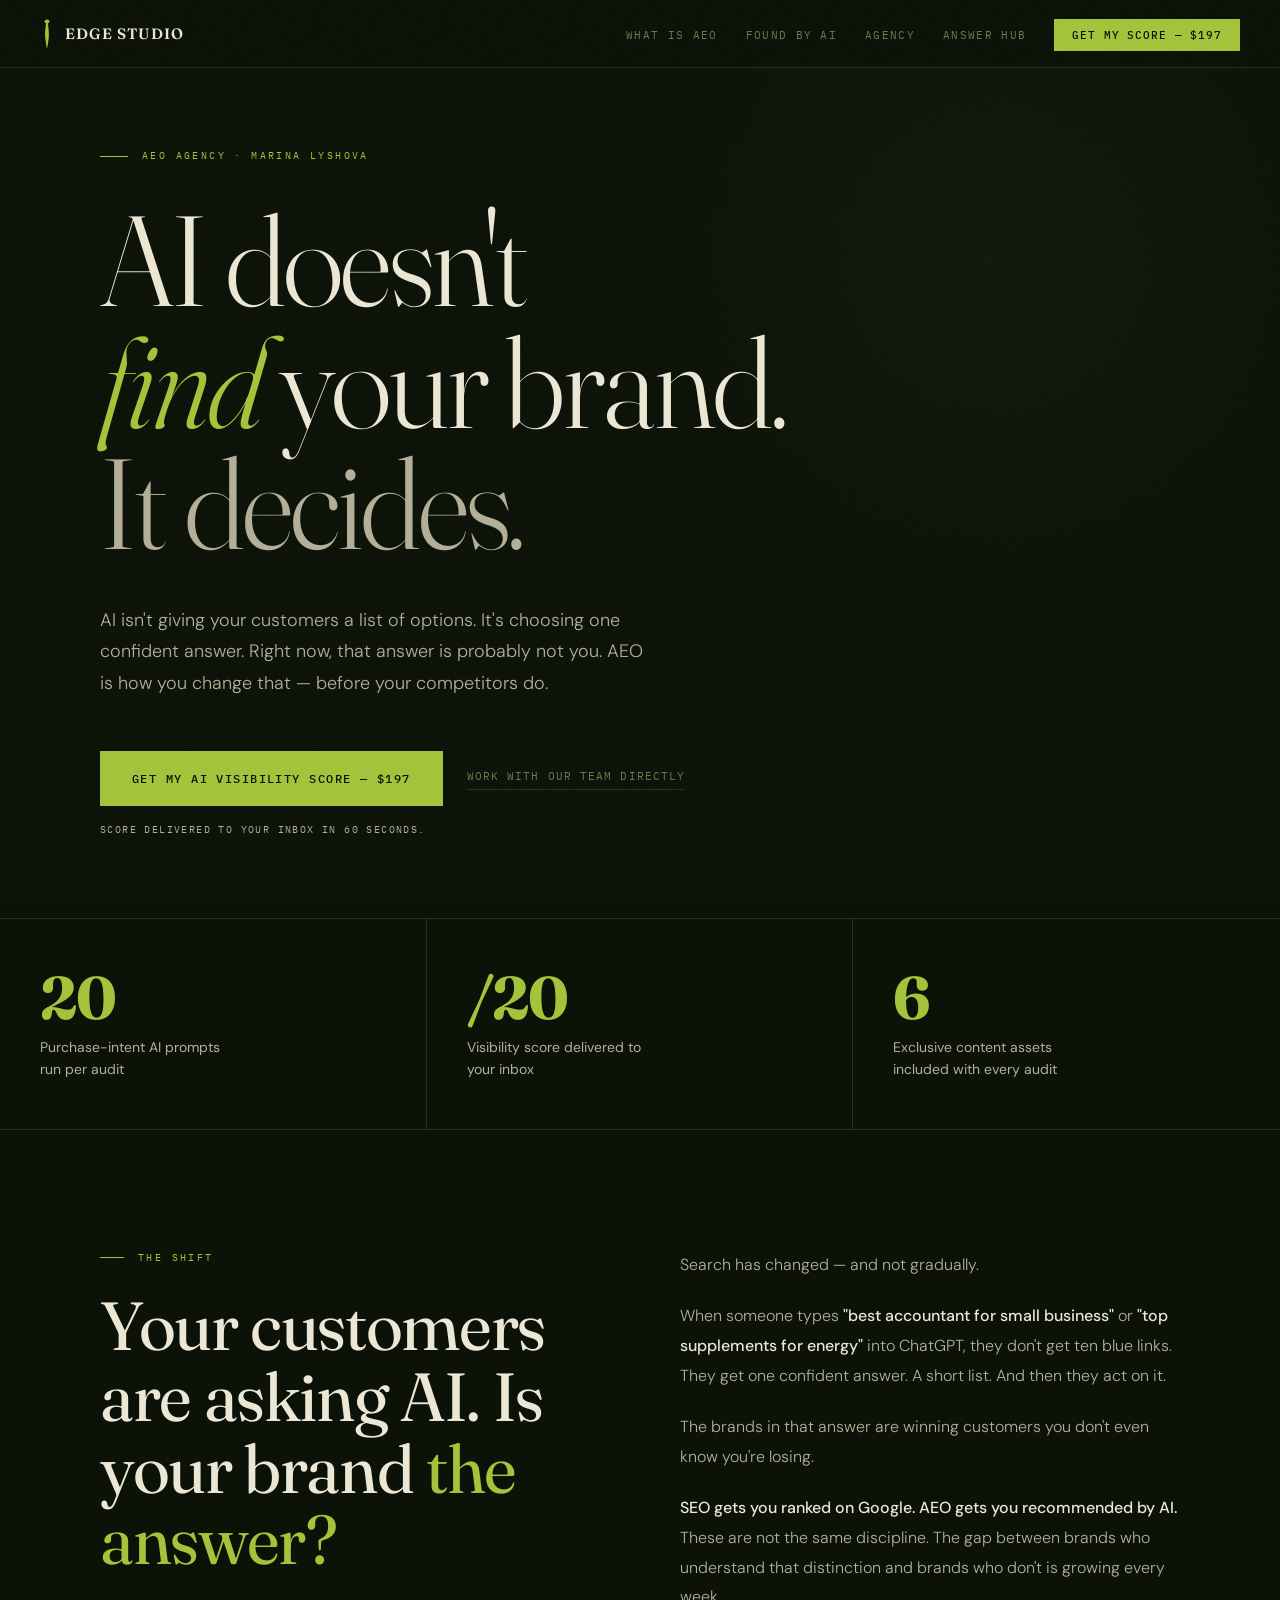
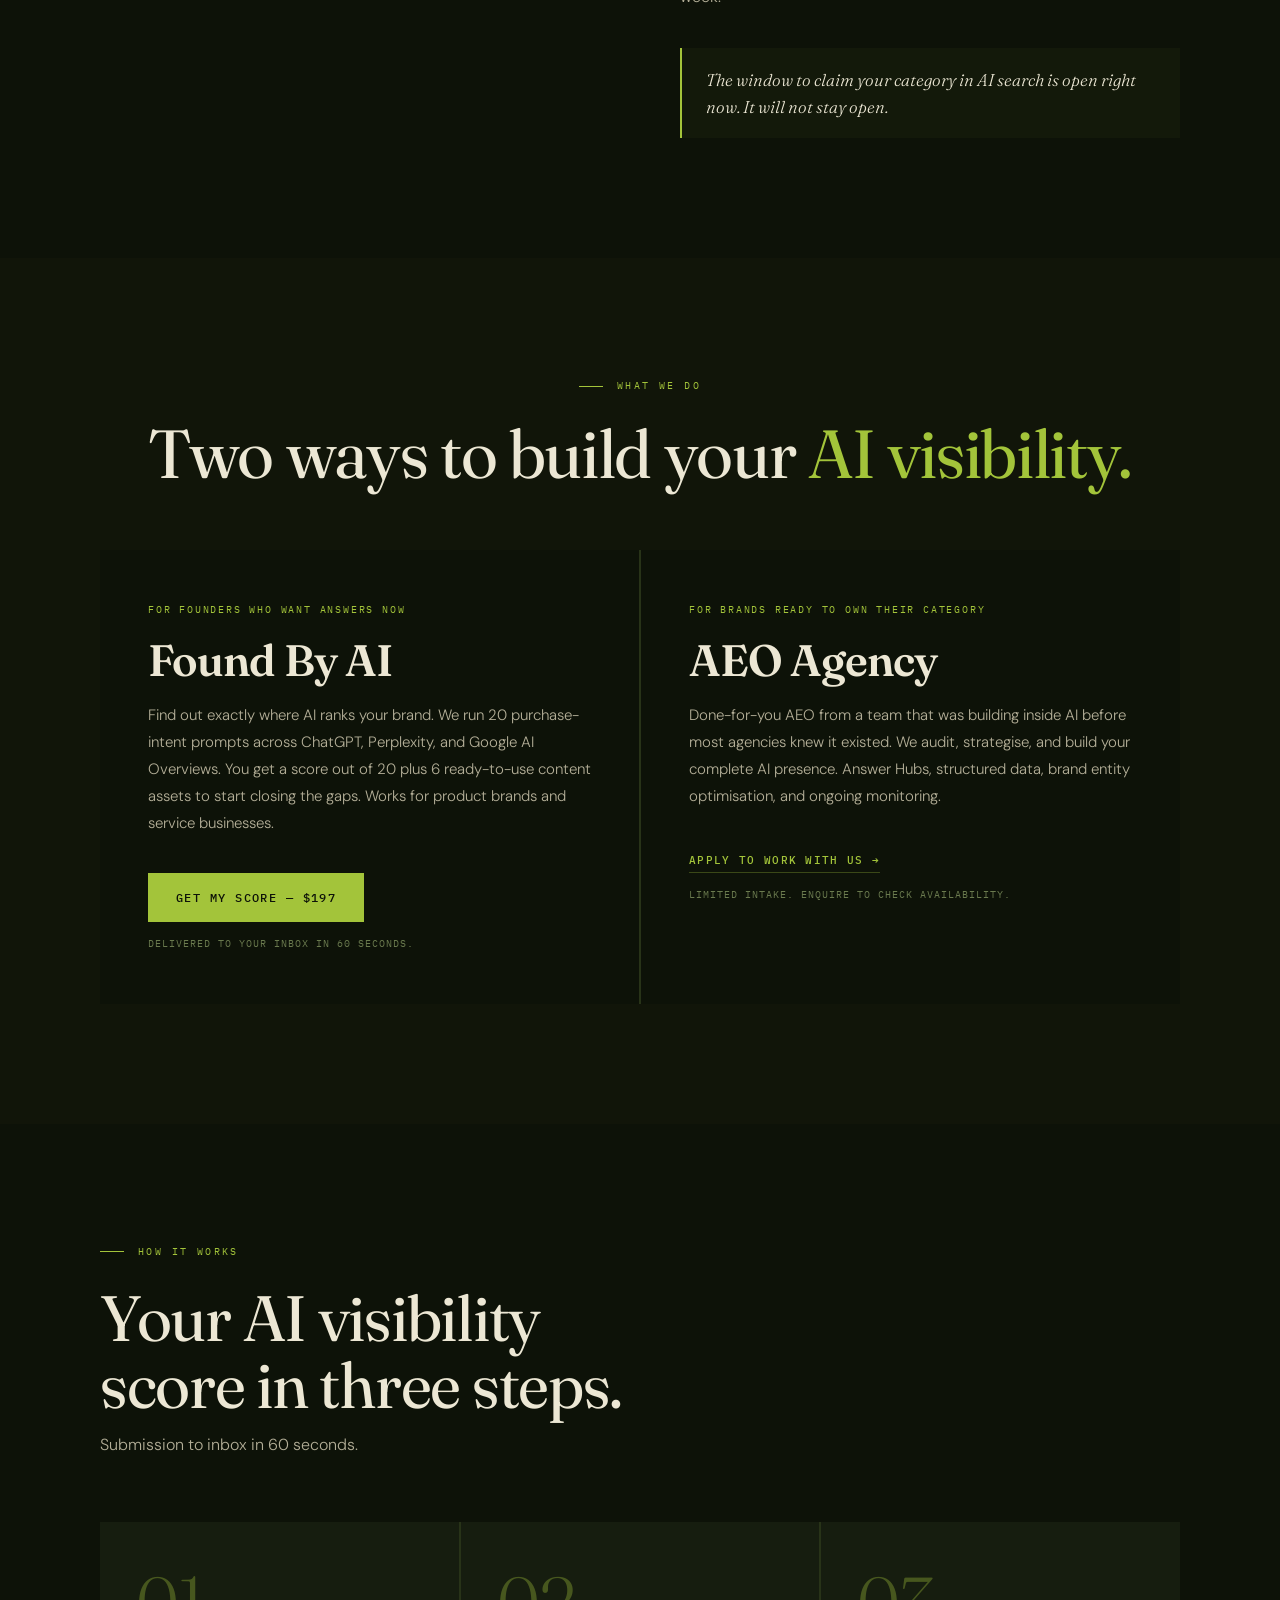
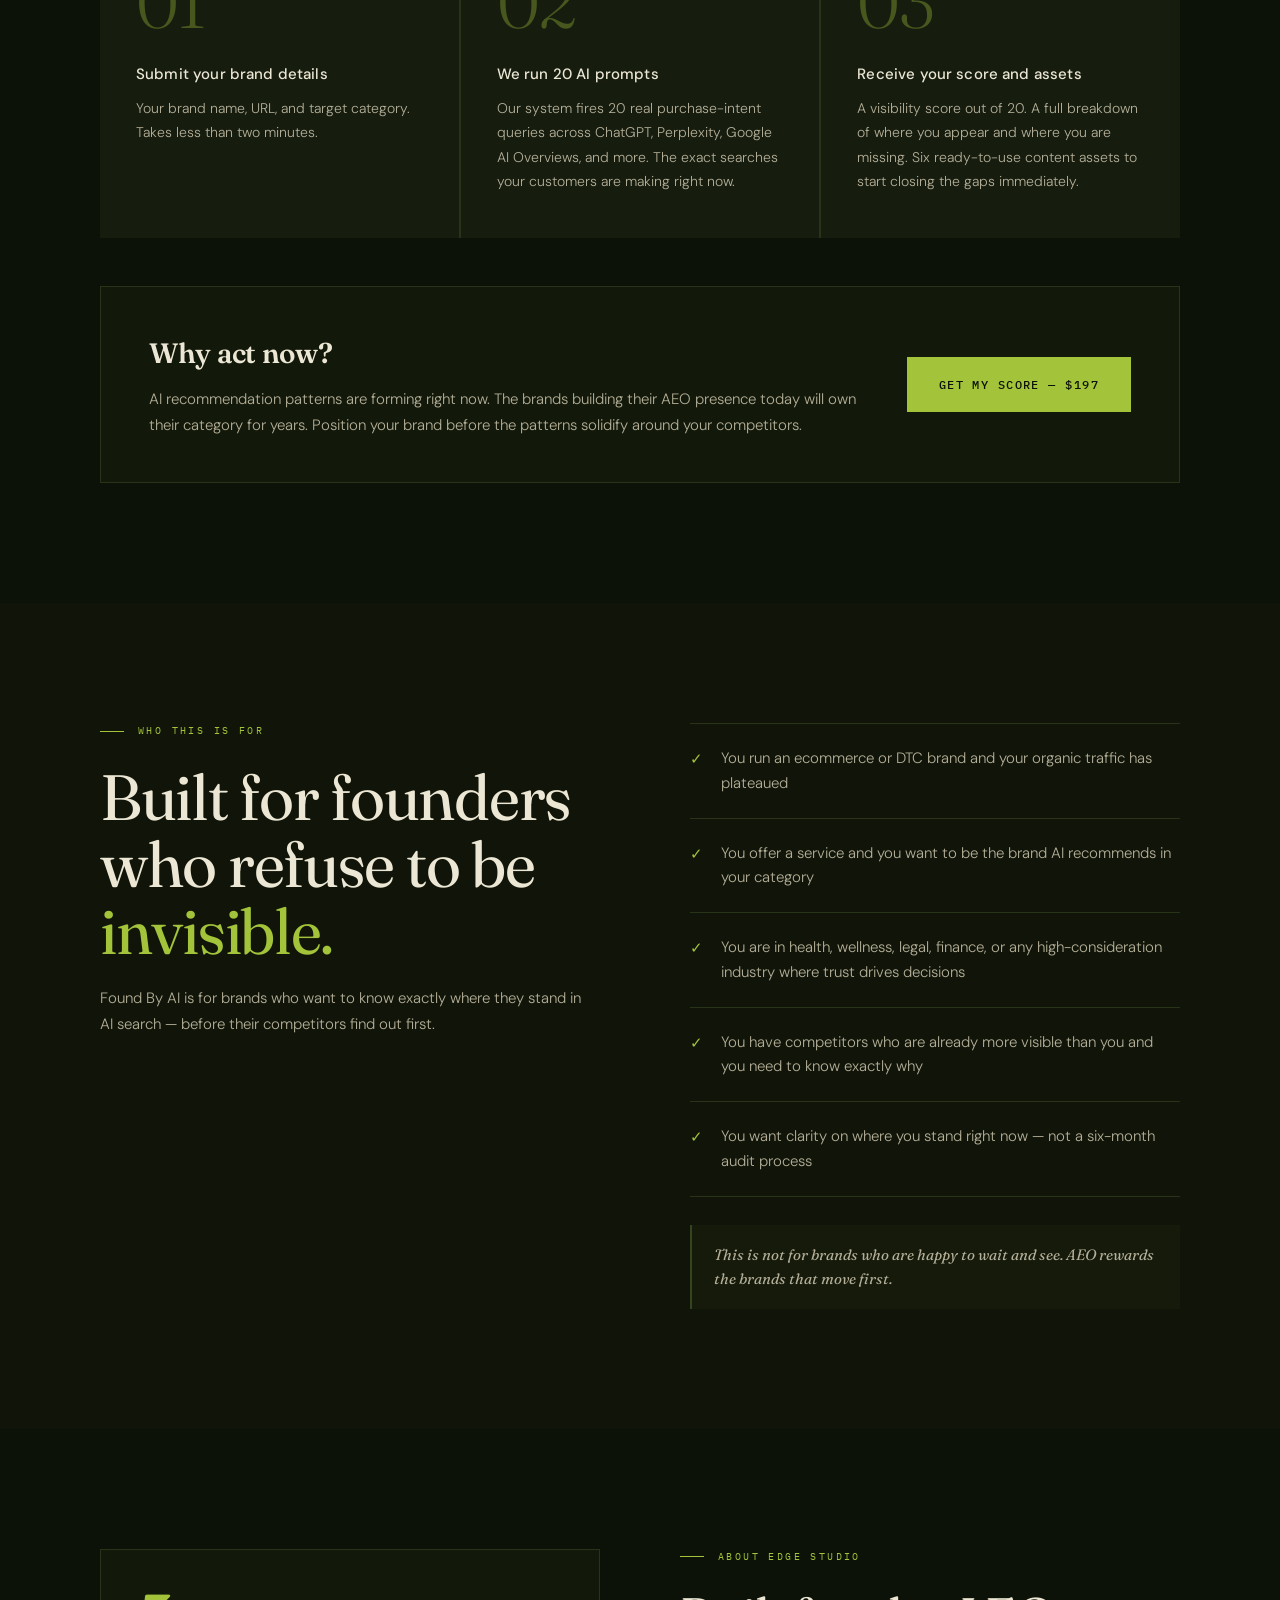
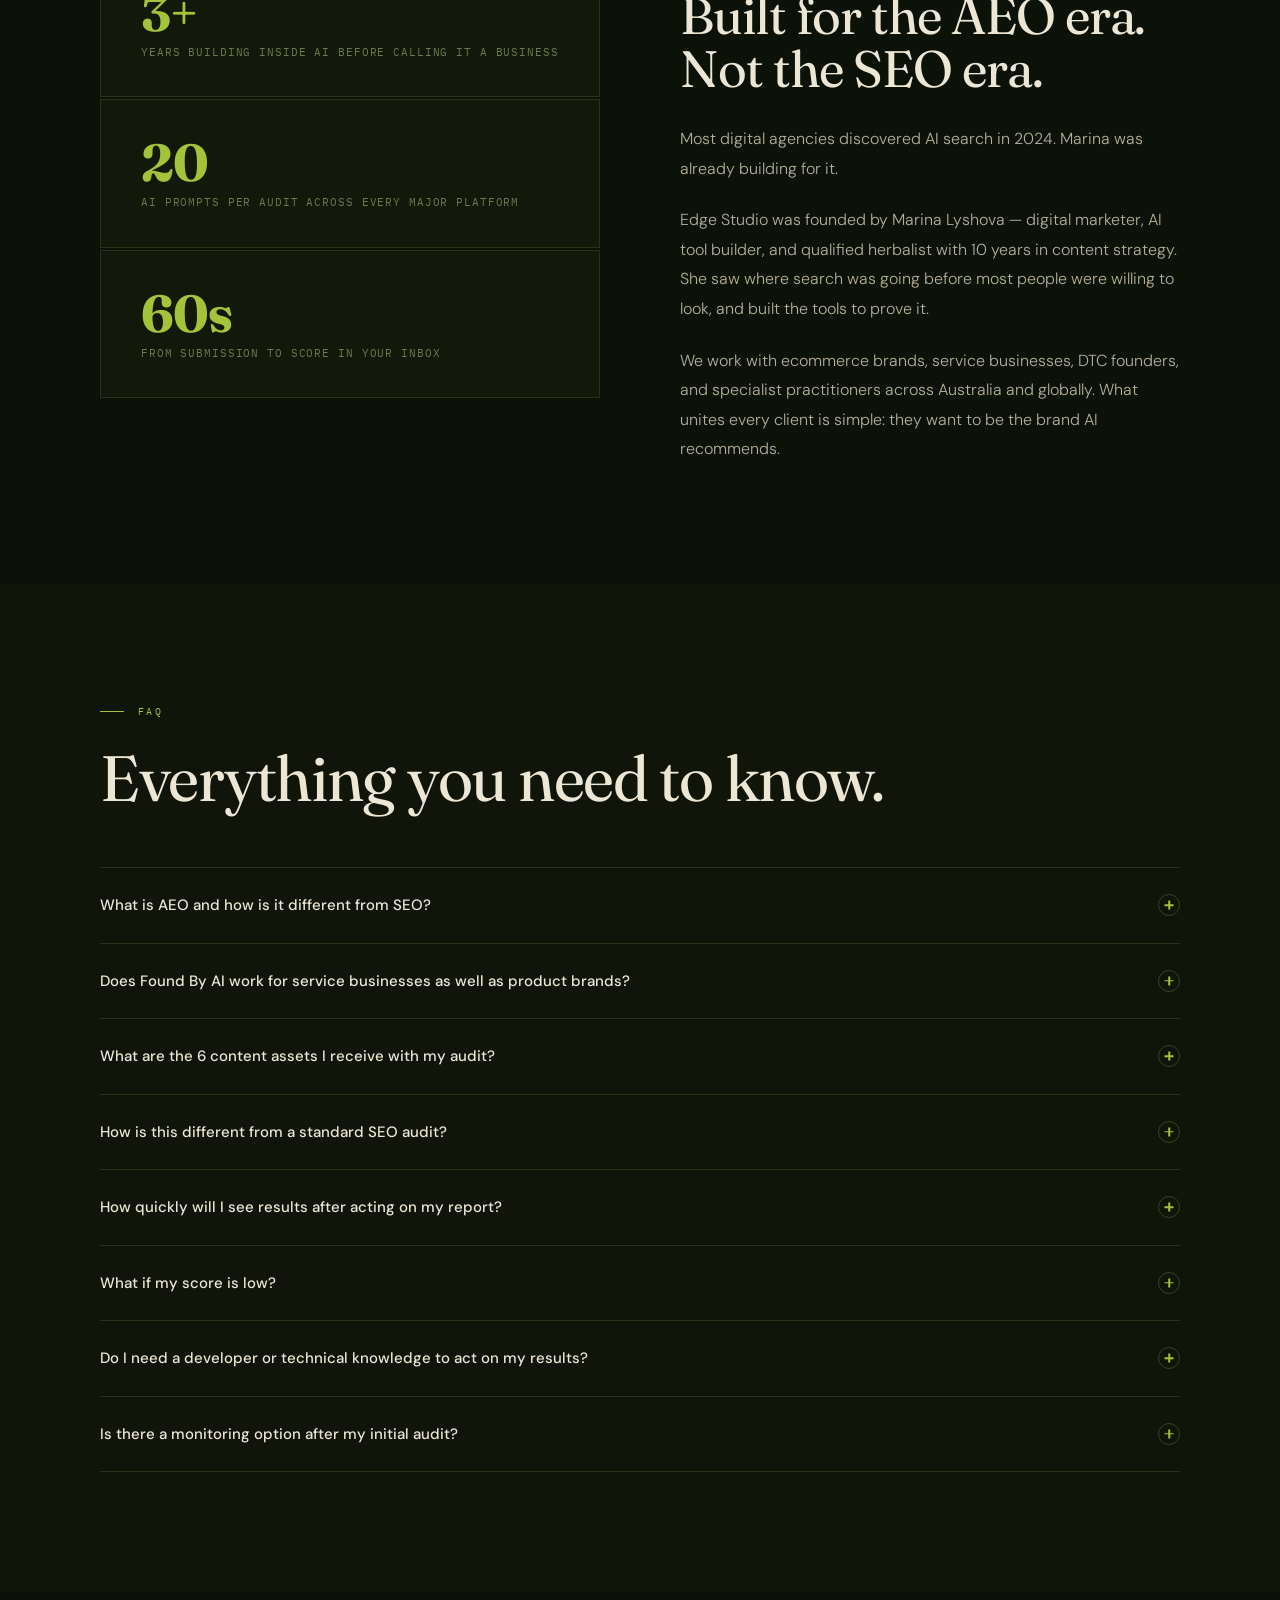
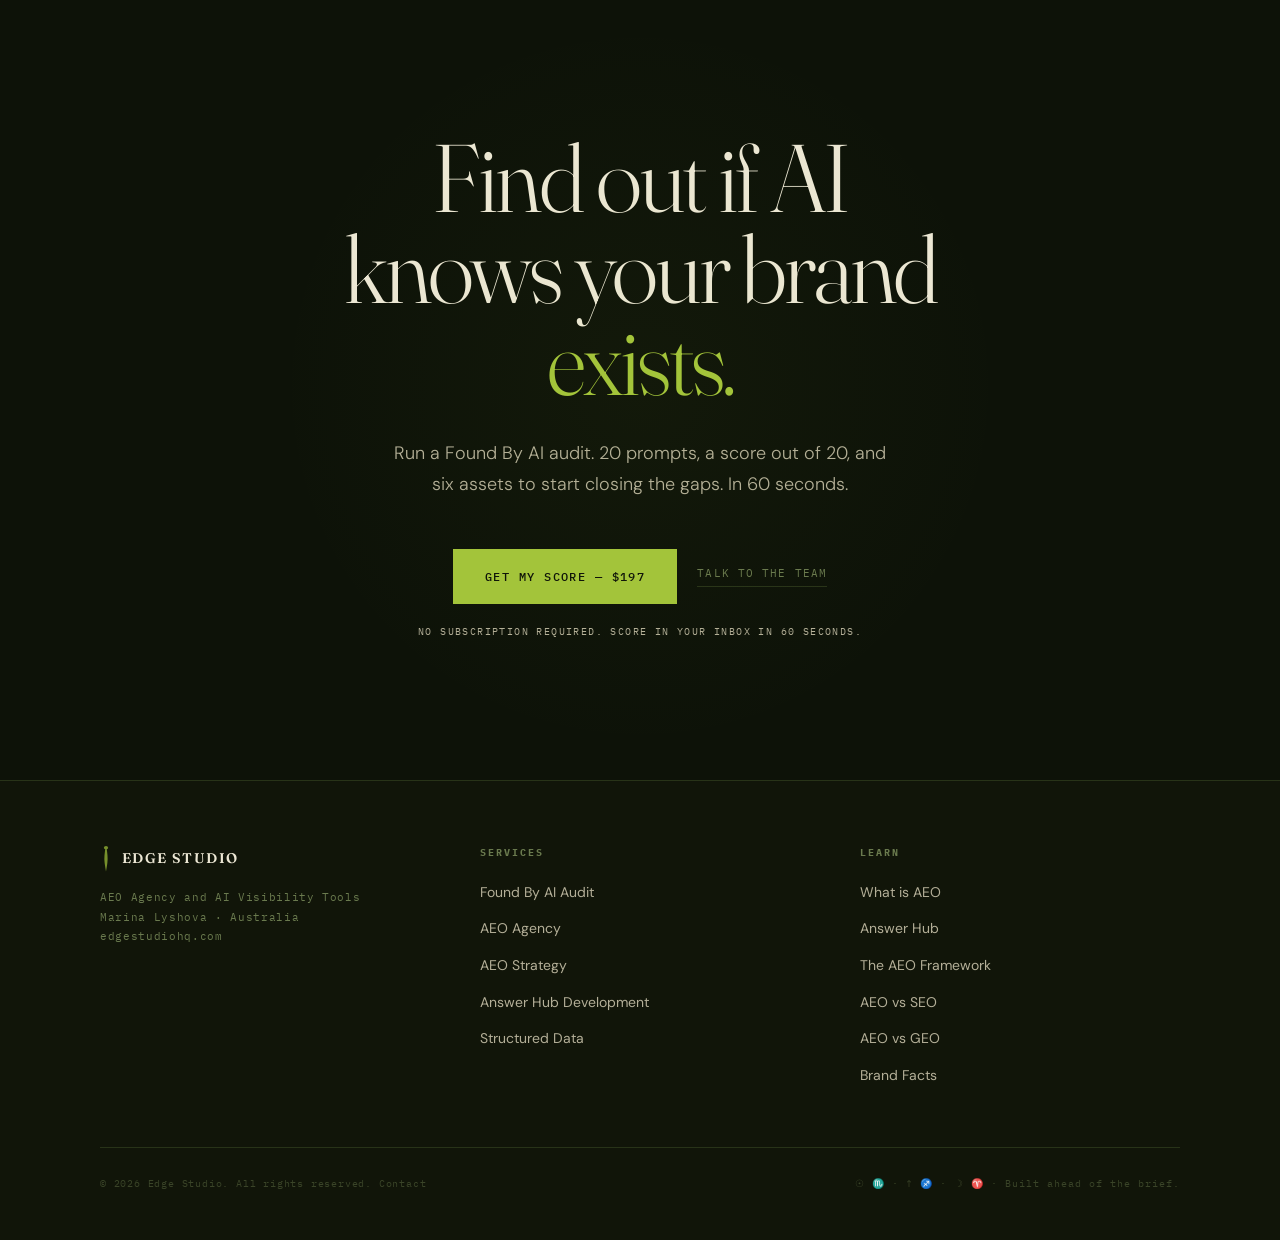
==== commit 4f6e16f4: "Add files via upload" ====
--- a/index.html
+++ b/index.html
@@ -1171,6 +1171,7 @@
         <ul>
           <li><a href="/what-is-aeo">What is AEO</a></li>
           <li><a href="/answer-hub">Answer Hub</a></li>
+          <li><a href="/aeo-framework">The AEO Framework</a></li>
           <li><a href="/answer-hub/aeo-vs-seo">AEO vs SEO</a></li>
           <li><a href="/answer-hub/aeo-vs-geo">AEO vs GEO</a></li>
           <li><a href="/brand-facts">Brand Facts</a></li>
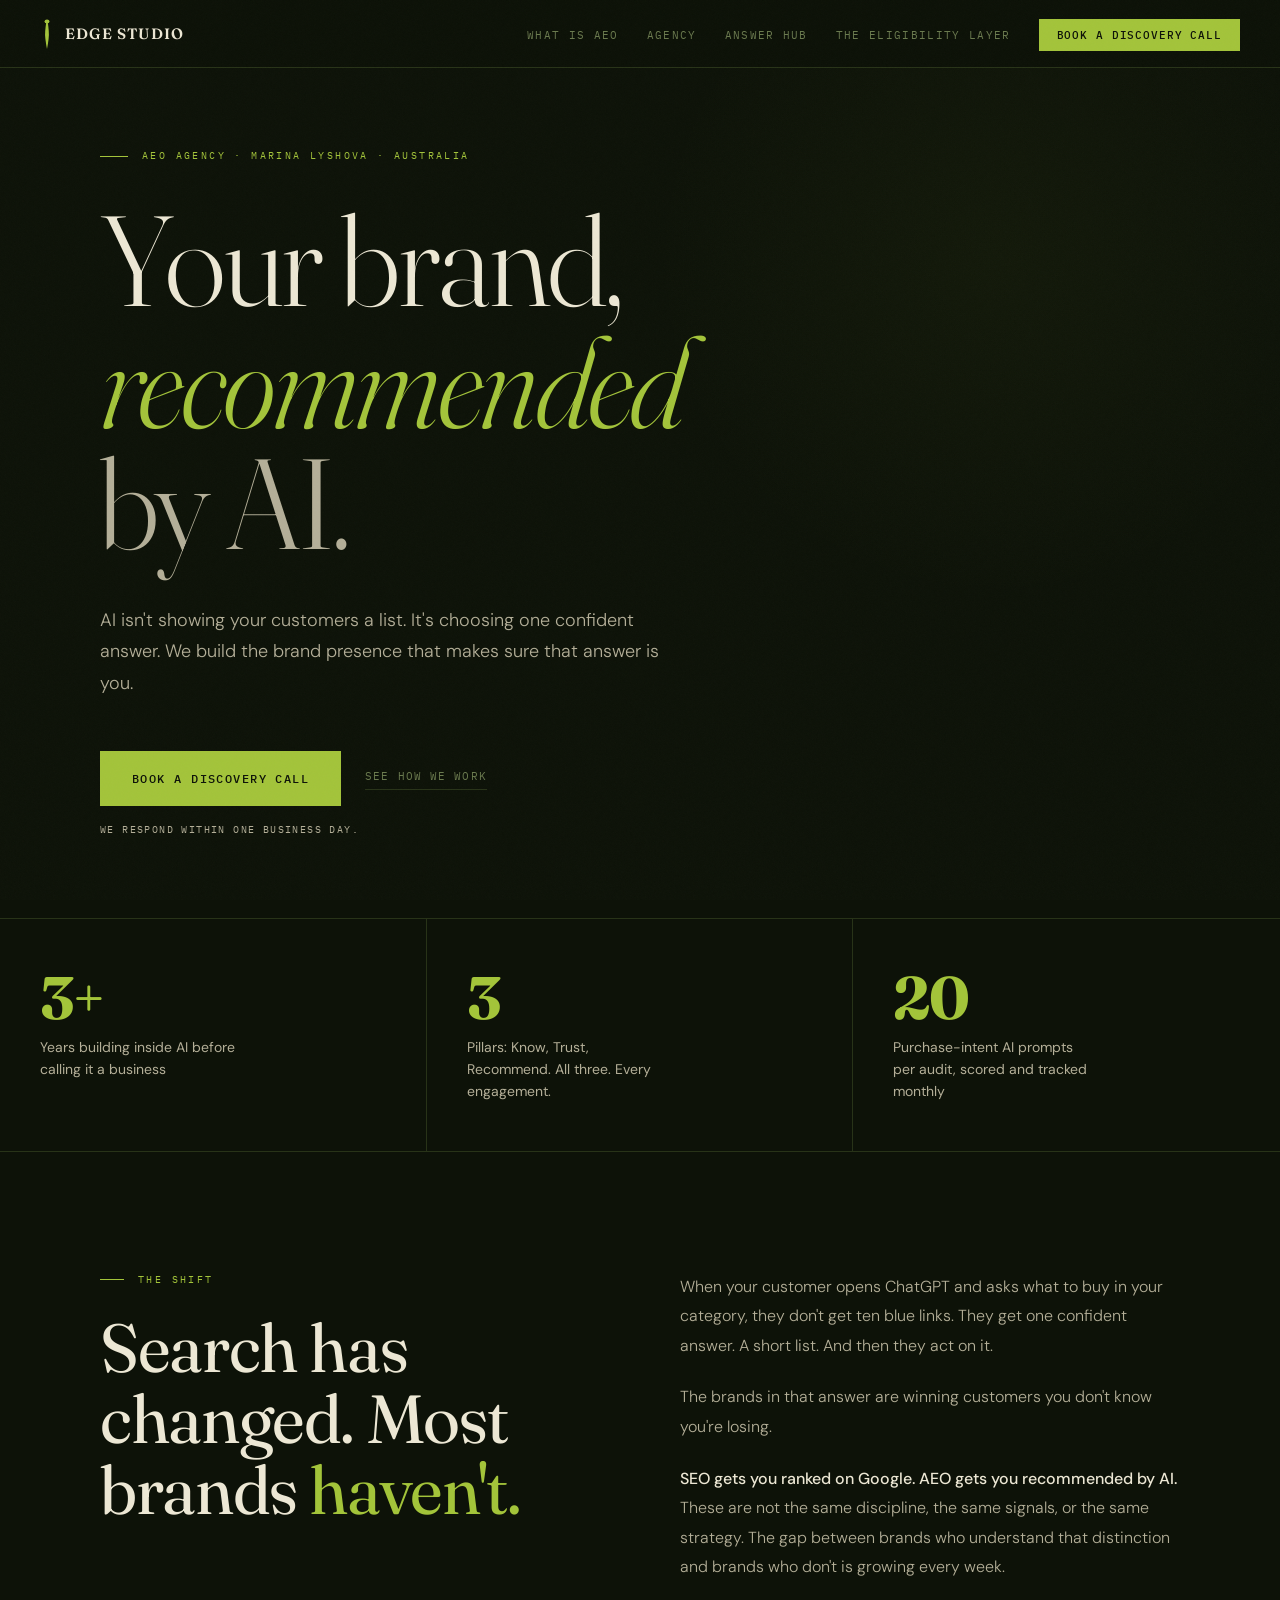
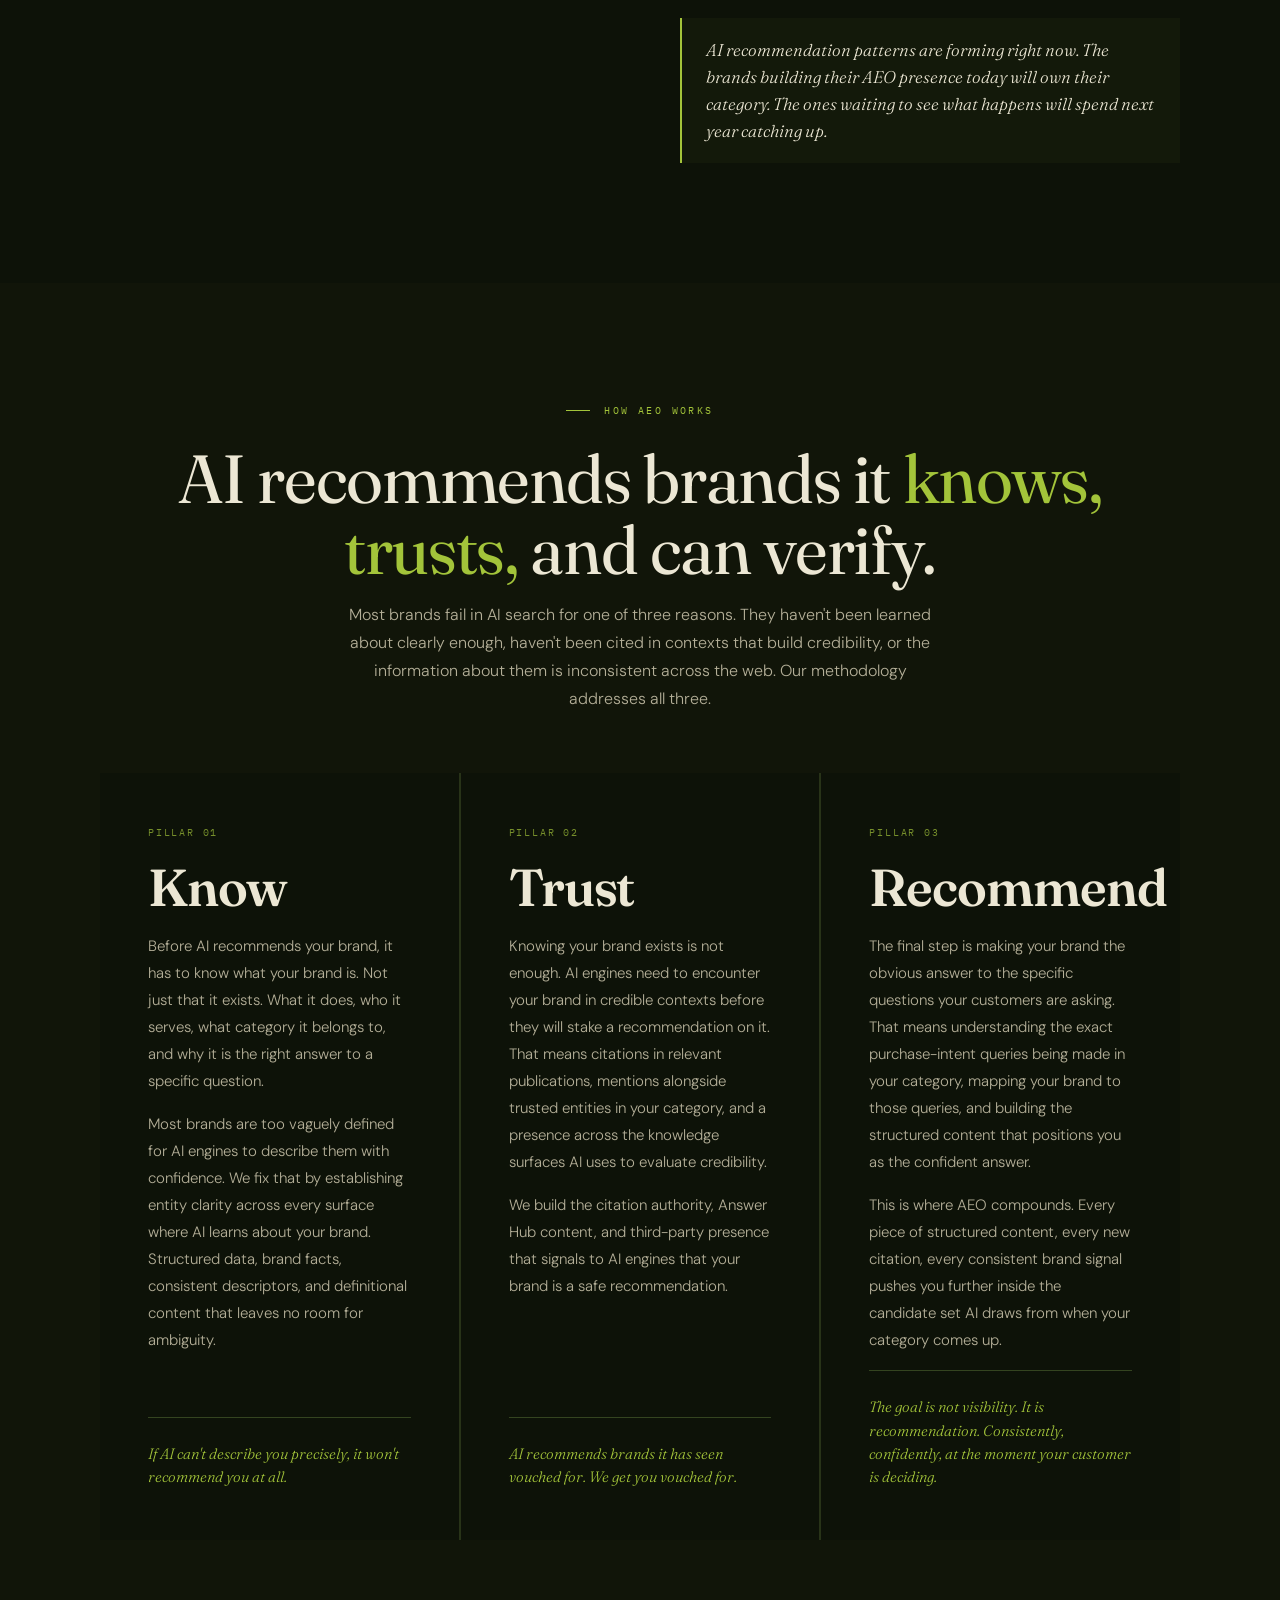
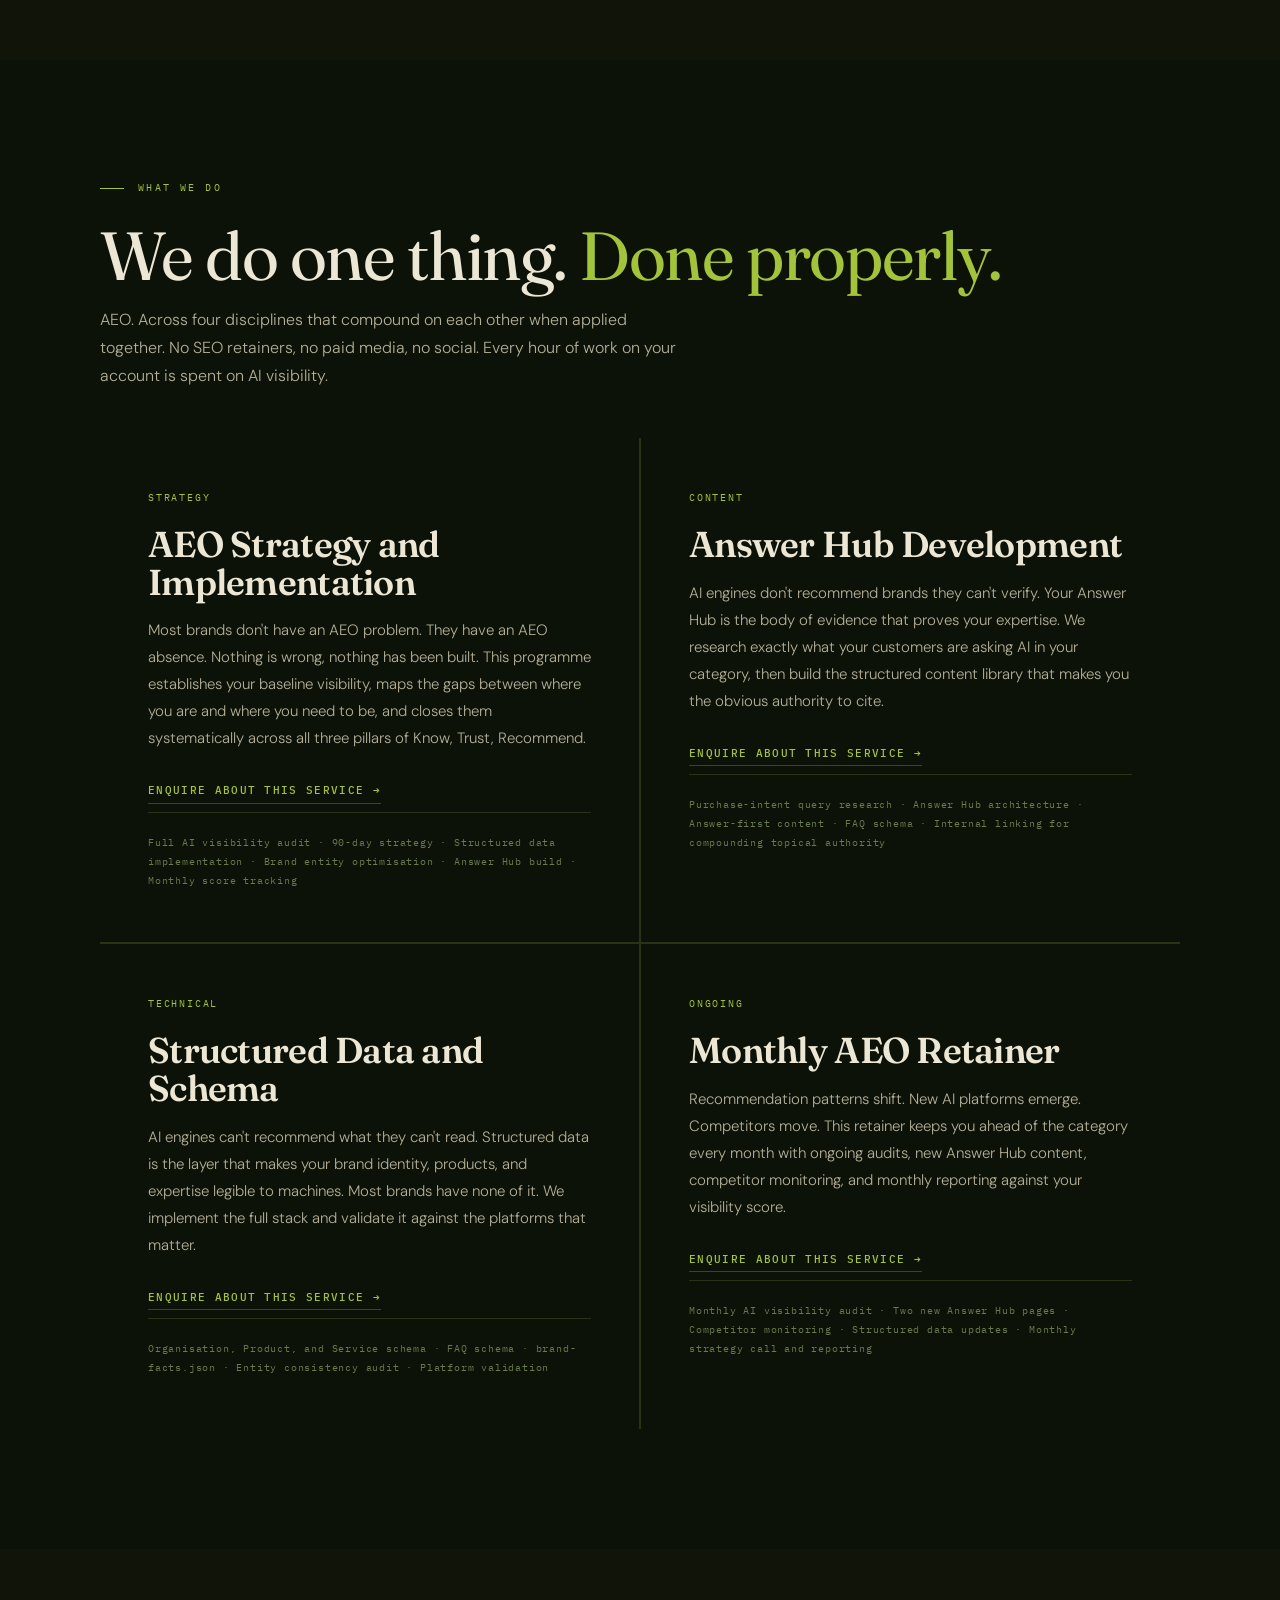
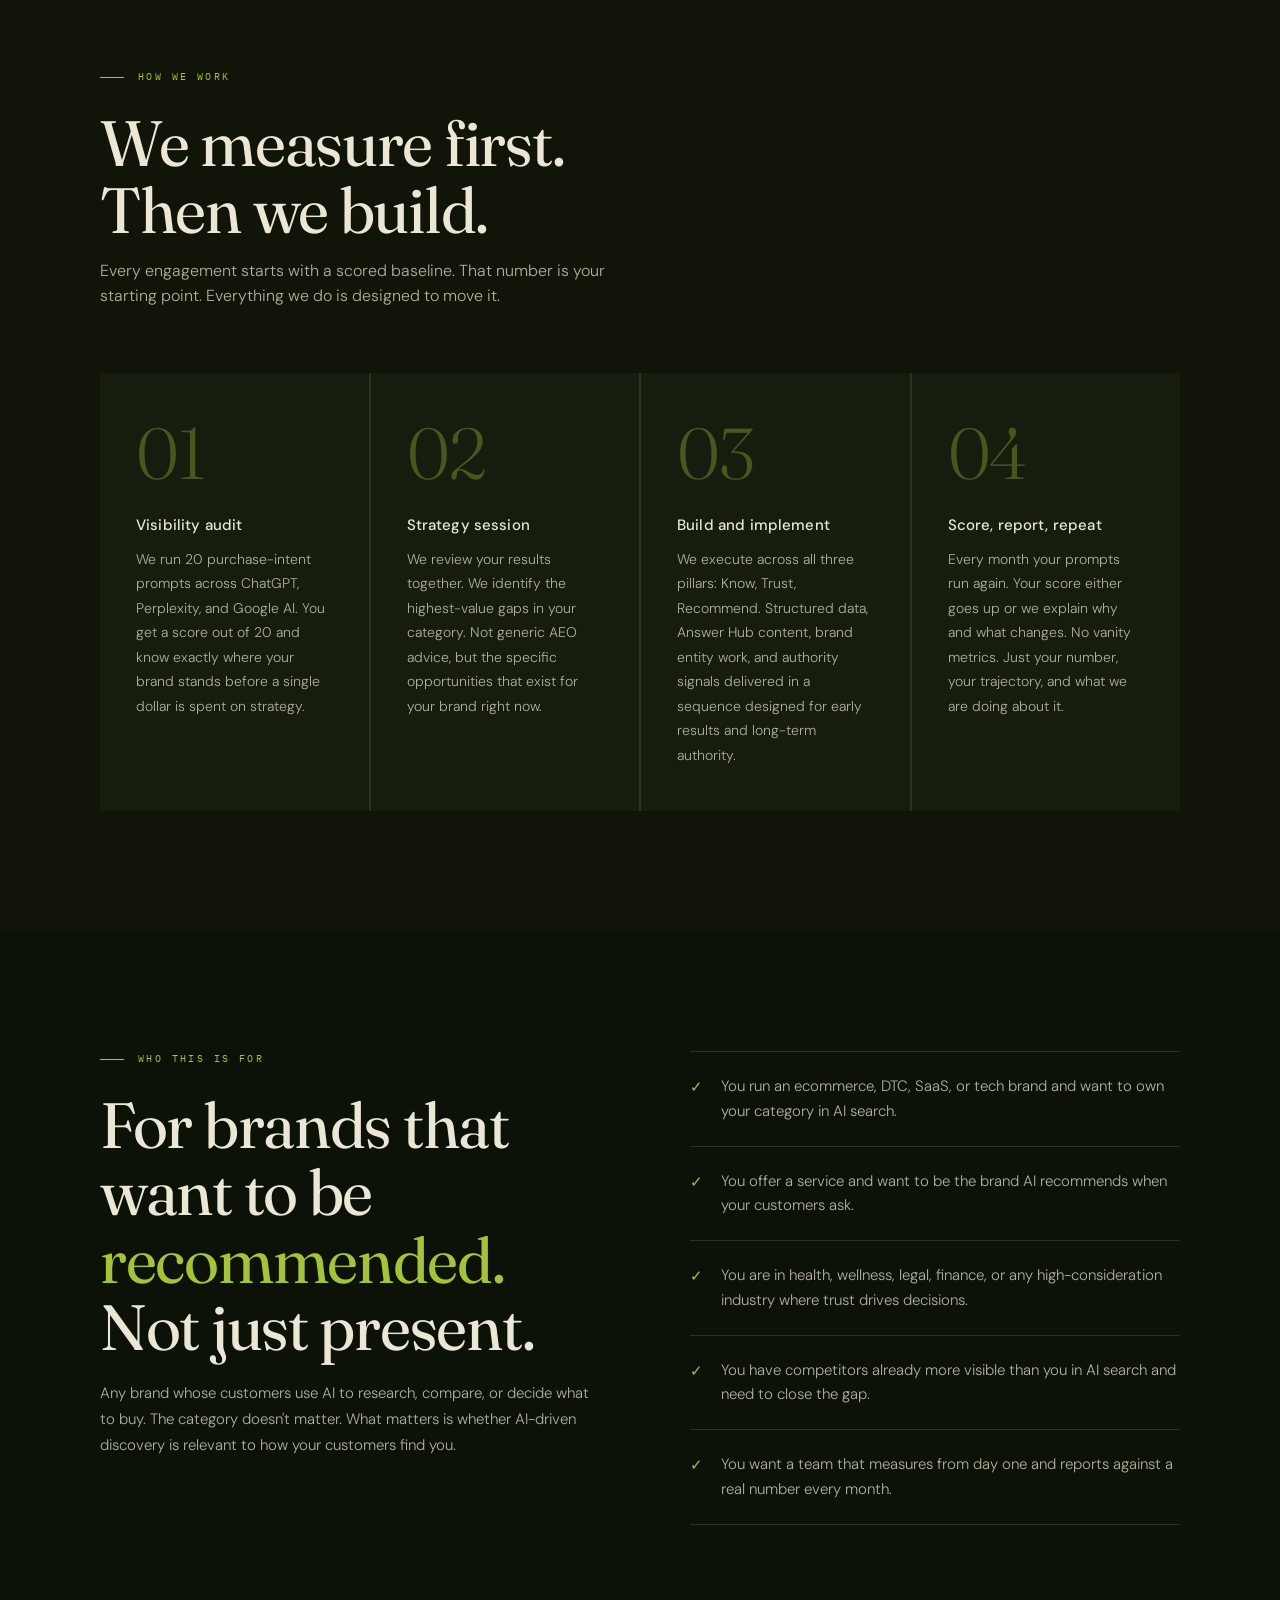
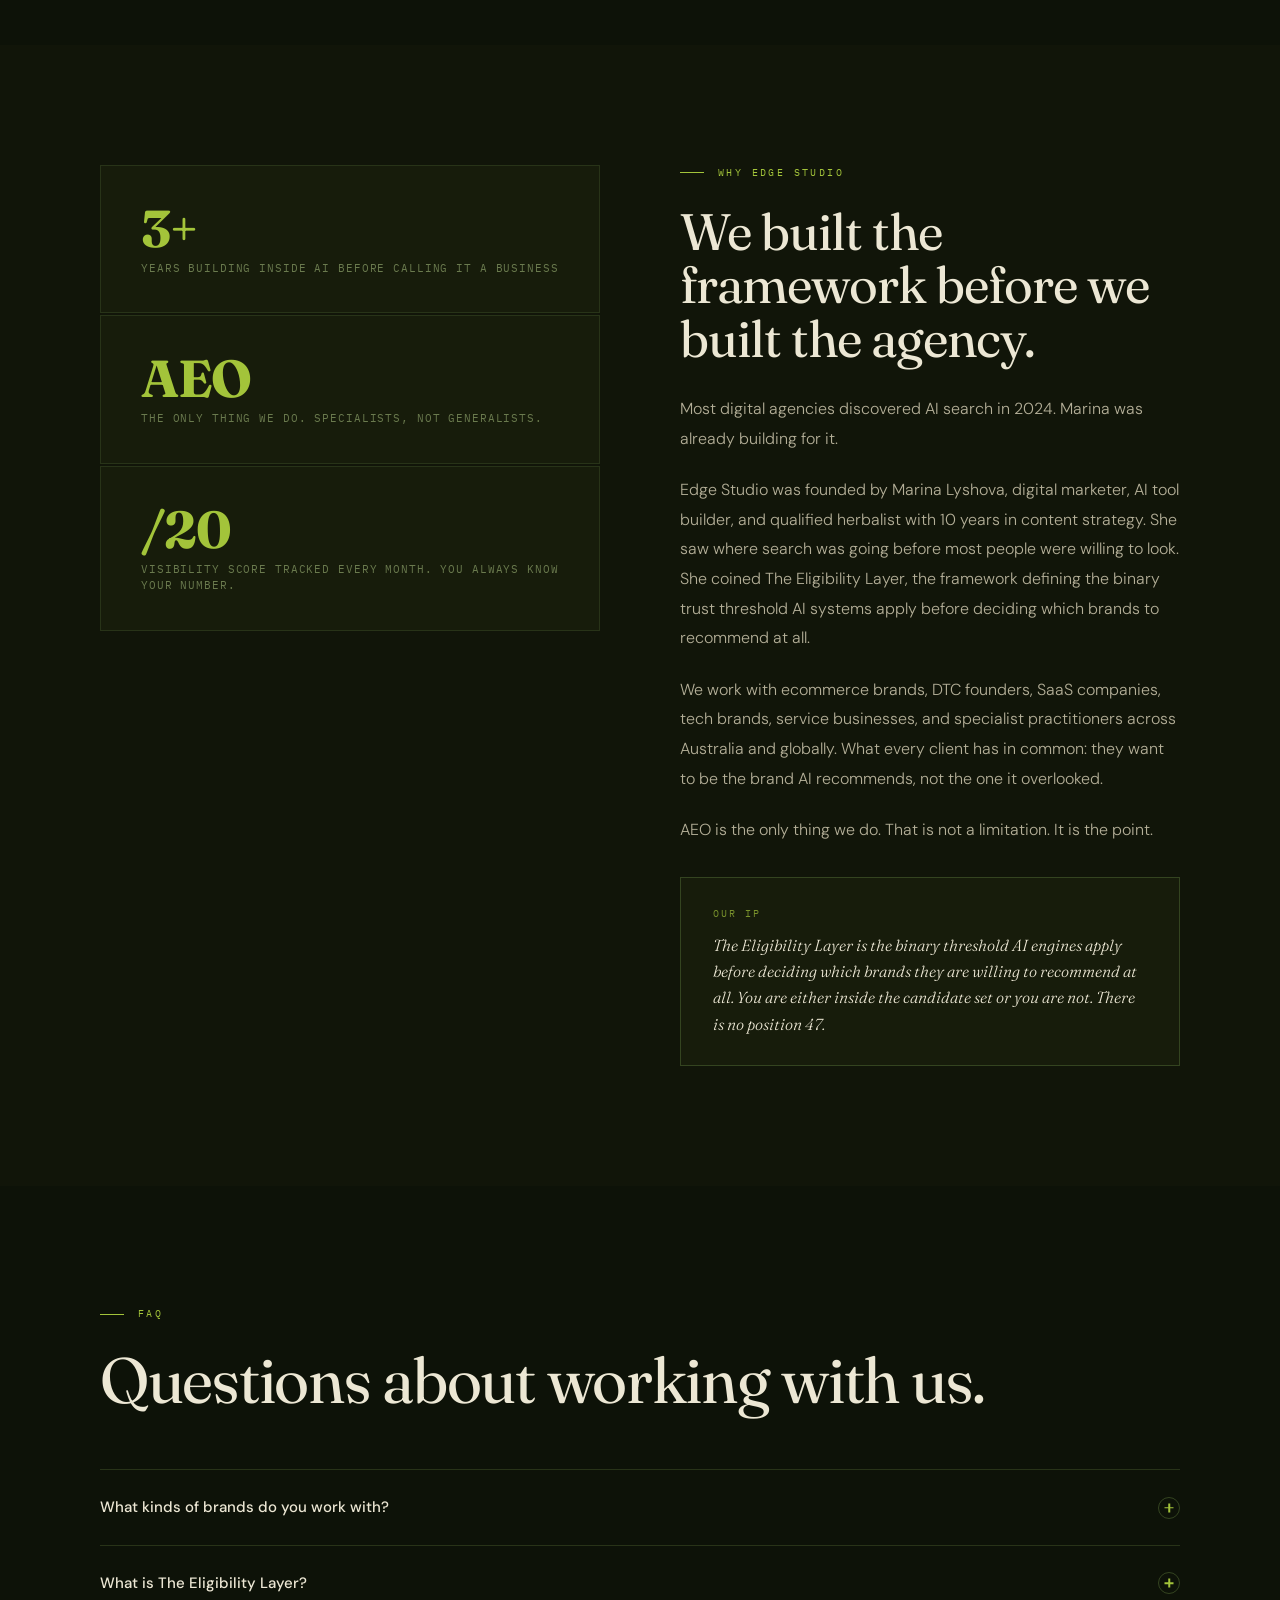
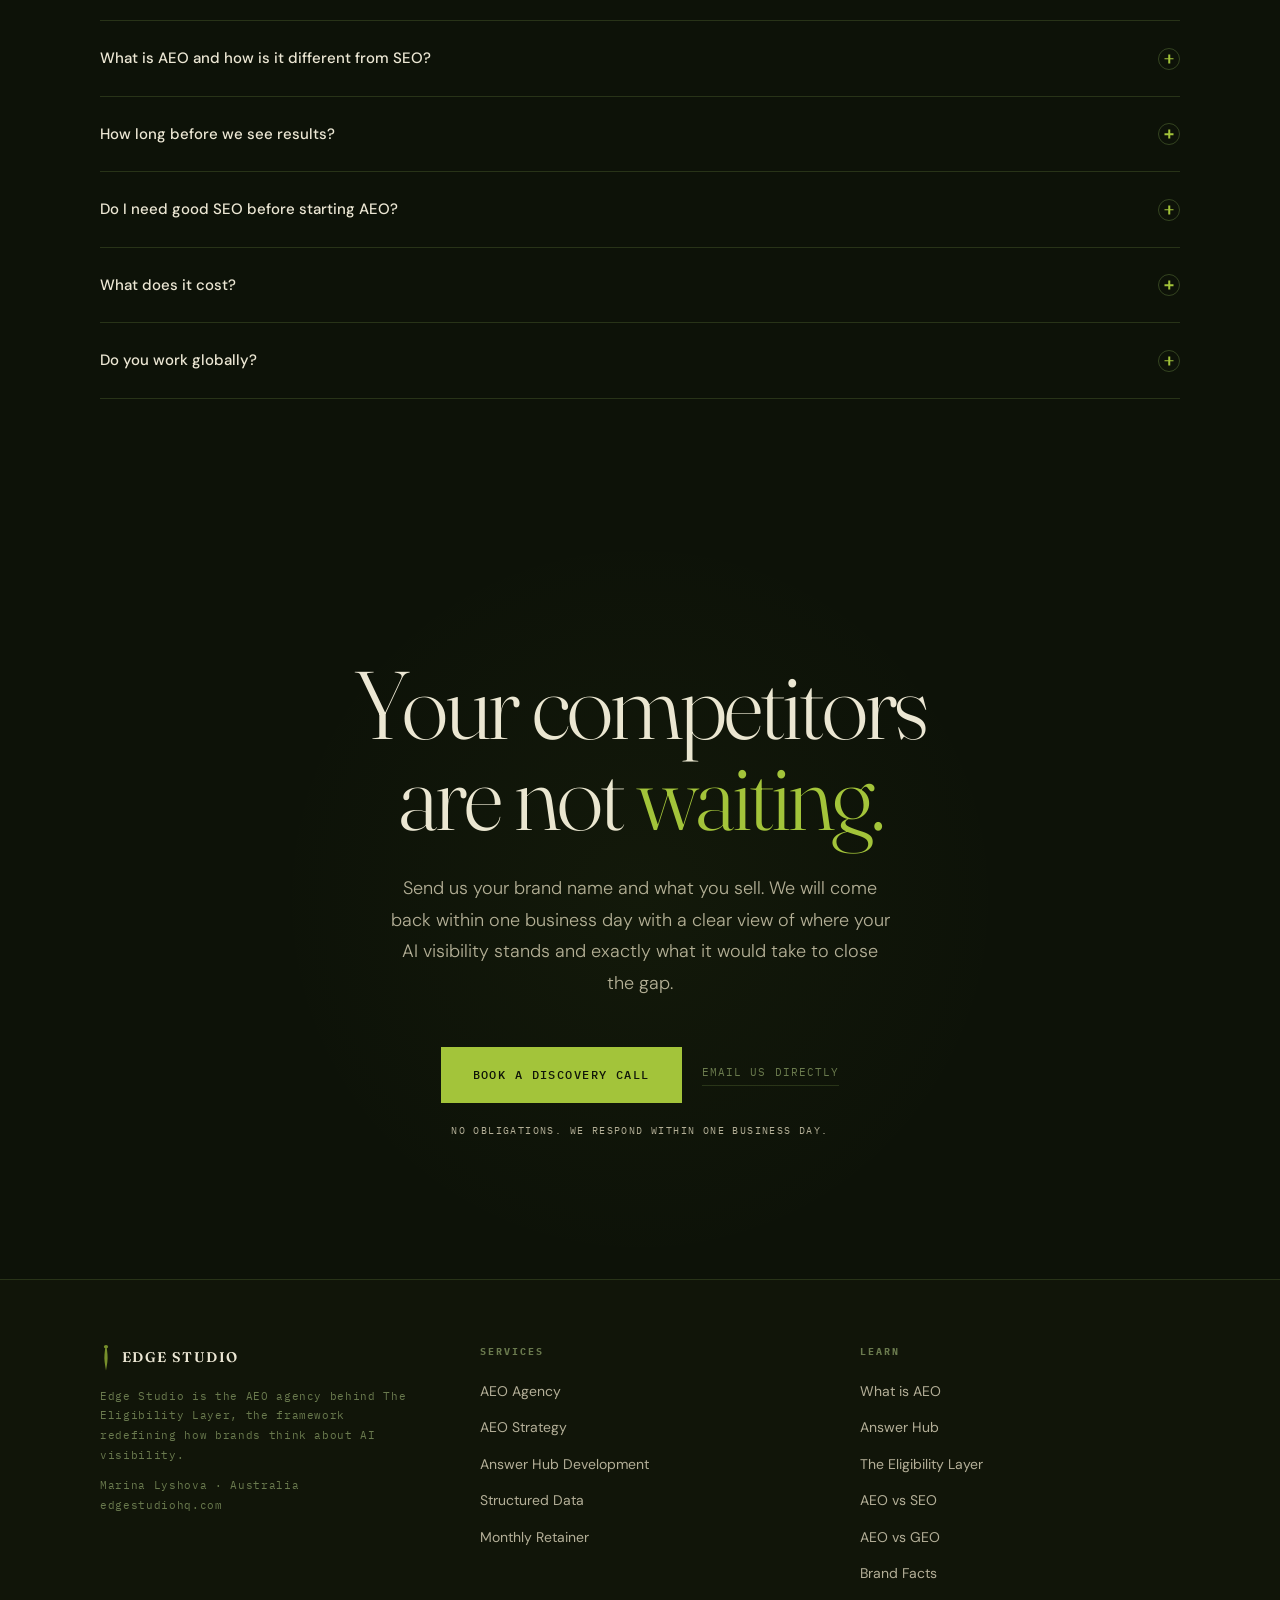
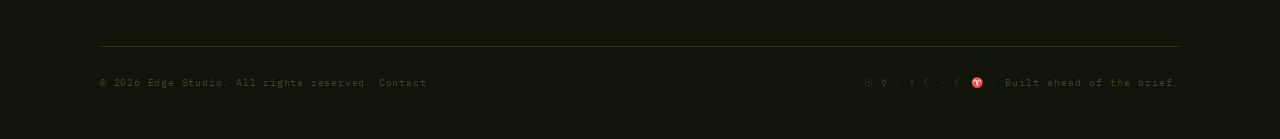
==== commit 598d15a1: "Add files via upload" ====
--- a/index.html
+++ b/index.html
@@ -3,8 +3,8 @@
 <head>
   <meta charset="UTF-8">
   <meta name="viewport" content="width=device-width, initial-scale=1.0">
-  <title>Edge Studio — The AEO Agency AI Already Recommends</title>
-  <meta name="description" content="AI doesn't rank your brand. It decides whether you're a credible answer. Edge Studio is the AEO agency that helps you become one. AI visibility audits and done-for-you AEO strategy.">
+  <title>Your brand, recommended by AI. | Edge Studio</title>
+  <meta name="description" content="Edge Studio is the AEO agency behind The Eligibility Layer, the framework redefining how brands think about AI visibility. We help ecommerce, DTC, SaaS, and tech brands get recommended by AI engines.">
   <link rel="icon" type="image/png" href="images/favicon.png">
   <link rel="preconnect" href="https://fonts.googleapis.com">
   <link rel="preconnect" href="https://fonts.gstatic.com" crossorigin>
@@ -20,22 +20,17 @@
       --ink-raised: #1c2614;
       --border:     #283318;
       --border-soft:#344420;
-
       --growth:     #a3c43a;
       --growth-dim: #7a9628;
       --growth-pale:#d4e890;
-
       --brass:      #c8a428;
       --brass-pale: #e8d078;
-
       --cream:      #ece7d4;
       --cream-soft: #b4af98;
       --muted:      #6a7a4e;
       --faint:      #3a4428;
-
       --w08: rgba(163,196,58,0.08);
       --w05: rgba(163,196,58,0.05);
-
       --display: 'Fraunces', serif;
       --body:    'DM Sans', sans-serif;
       --mono:    'IBM Plex Mono', monospace;
@@ -43,832 +38,176 @@
     }
 
     html { scroll-behavior: smooth; }
-
-    body {
-      background: var(--ink);
-      color: var(--cream);
-      font-family: var(--body);
-      font-size: 16px;
-      line-height: 1.6;
-      -webkit-font-smoothing: antialiased;
-      overflow-x: hidden;
-    }
-
-    /* Grain */
-    body::after {
-      content: '';
-      position: fixed;
-      inset: 0;
-      pointer-events: none;
-      z-index: 999;
-      opacity: 0.025;
-      background-image: url("data:image/svg+xml,%3Csvg viewBox='0 0 256 256' xmlns='http://www.w3.org/2000/svg'%3E%3Cfilter id='n'%3E%3CfeTurbulence type='fractalNoise' baseFrequency='0.9' numOctaves='4' stitchTiles='stitch'/%3E%3C/filter%3E%3Crect width='100%25' height='100%25' filter='url(%23n)'/%3E%3C/svg%3E");
-      background-size: 128px;
-    }
-
+    body { background: var(--ink); color: var(--cream); font-family: var(--body); font-size: 16px; line-height: 1.6; -webkit-font-smoothing: antialiased; overflow-x: hidden; }
+    body::after { content: ''; position: fixed; inset: 0; pointer-events: none; z-index: 999; opacity: 0.025; background-image: url("data:image/svg+xml,%3Csvg viewBox='0 0 256 256' xmlns='http://www.w3.org/2000/svg'%3E%3Cfilter id='n'%3E%3CfeTurbulence type='fractalNoise' baseFrequency='0.9' numOctaves='4' stitchTiles='stitch'/%3E%3C/filter%3E%3Crect width='100%25' height='100%25' filter='url(%23n)'/%3E%3C/svg%3E"); background-size: 128px; }
     img { max-width: 100%; display: block; }
     a { text-decoration: none; color: inherit; }
     ul { list-style: none; }
-
     .container { width: 100%; max-width: 1160px; margin: 0 auto; padding: 0 40px; }
-
     .growth { color: var(--growth); }
-    .brass  { color: var(--brass); }
-
-    /* EYEBROW */
-    .eyebrow {
-      font-family: var(--mono);
-      font-size: 10px;
-      letter-spacing: 0.24em;
-      text-transform: uppercase;
-      color: var(--growth);
-      display: flex;
-      align-items: center;
-      gap: 14px;
-      margin-bottom: 24px;
-    }
-    .eyebrow::before {
-      content: '';
-      display: block;
-      width: 24px;
-      height: 1px;
-      background: var(--growth);
-      flex-shrink: 0;
-    }
-
-    /* ANIMATIONS */
+    .brass { color: var(--brass); }
+
+    .eyebrow { font-family: var(--mono); font-size: 10px; letter-spacing: 0.24em; text-transform: uppercase; color: var(--growth); display: flex; align-items: center; gap: 14px; margin-bottom: 24px; }
+    .eyebrow::before { content: ''; display: block; width: 24px; height: 1px; background: var(--growth); flex-shrink: 0; }
+
     @keyframes fadeUp { from { opacity:0; transform:translateY(18px); } to { opacity:1; transform:translateY(0); } }
     .a1 { animation: fadeUp 0.9s var(--ease) 0.1s both; }
     .a2 { animation: fadeUp 0.9s var(--ease) 0.25s both; }
     .a3 { animation: fadeUp 0.9s var(--ease) 0.4s both; }
     .a4 { animation: fadeUp 0.9s var(--ease) 0.55s both; }
 
-    /* ============================
-       NAV
-    ============================ */
-    .nav {
-      position: fixed;
-      top: 0; left: 0; right: 0;
-      z-index: 100;
-      height: 68px;
-      padding: 0 40px;
-      display: flex;
-      align-items: center;
-      justify-content: space-between;
-      background: rgba(13,18,8,0.94);
-      backdrop-filter: blur(16px);
-      border-bottom: 1px solid var(--border);
-    }
-
-    .nav-logo {
-      display: flex;
-      align-items: center;
-      gap: 11px;
-      text-decoration: none;
-    }
-
+    /* NAV */
+    .nav { position: fixed; top: 0; left: 0; right: 0; z-index: 100; height: 68px; padding: 0 40px; display: flex; align-items: center; justify-content: space-between; background: rgba(13,18,8,0.94); backdrop-filter: blur(16px); border-bottom: 1px solid var(--border); }
+    .nav-logo { display: flex; align-items: center; gap: 11px; text-decoration: none; }
     .nav-mark { width: 14px; height: 32px; color: var(--growth); flex-shrink: 0; }
-
-    .nav-wordmark {
-      font-family: var(--display);
-      font-size: 15px;
-      font-weight: 600;
-      letter-spacing: 0.08em;
-      text-transform: uppercase;
-      color: var(--cream);
-      line-height: 1;
-    }
-
+    .nav-wordmark { font-family: var(--display); font-size: 15px; font-weight: 600; letter-spacing: 0.08em; text-transform: uppercase; color: var(--cream); line-height: 1; }
     .nav-links { display: flex; gap: 28px; align-items: center; }
-
-    .nav-links a {
-      font-family: var(--mono);
-      font-size: 11px;
-      letter-spacing: 0.12em;
-      text-transform: uppercase;
-      color: var(--muted);
-      transition: color 0.2s;
-    }
-
+    .nav-links a { font-family: var(--mono); font-size: 11px; letter-spacing: 0.12em; text-transform: uppercase; color: var(--muted); transition: color 0.2s; }
     .nav-links a:hover { color: var(--cream); }
-
-    .nav-btn {
-      background: var(--growth) !important;
-      color: var(--ink) !important;
-      font-weight: 500 !important;
-      padding: 9px 18px !important;
-      transition: background 0.2s !important;
-      letter-spacing: 0.08em !important;
-    }
-
+    .nav-btn { background: var(--growth) !important; color: var(--ink) !important; font-weight: 500 !important; padding: 9px 18px !important; transition: background 0.2s !important; letter-spacing: 0.08em !important; }
     .nav-btn:hover { background: var(--growth-pale) !important; color: var(--ink) !important; }
 
-    /* ============================
-       HERO
-    ============================ */
-    .hero {
-      padding-top: 68px;
-      min-height: 100vh;
-      display: flex;
-      align-items: center;
-      position: relative;
-      overflow: hidden;
-    }
-
-    .hero::before {
-      content: '';
-      position: absolute;
-      top: -10%; right: -5%;
-      width: 700px; height: 700px;
-      background: radial-gradient(circle, rgba(163,196,58,0.04) 0%, transparent 70%);
-      pointer-events: none;
-    }
-
-    .hero-inner {
-      padding: 80px 40px;
-      max-width: 1160px;
-      margin: 0 auto;
-      width: 100%;
-    }
-
-    .hero-eyebrow {
-      font-family: var(--mono);
-      font-size: 10px;
-      letter-spacing: 0.24em;
-      text-transform: uppercase;
-      color: var(--growth);
-      display: flex;
-      align-items: center;
-      gap: 14px;
-      margin-bottom: 36px;
-    }
-
-    .hero-eyebrow::before {
-      content: '';
-      display: block;
-      width: 28px;
-      height: 1px;
-      background: var(--growth);
-    }
-
-    .hero-h1 {
-      font-family: var(--display);
-      font-size: clamp(72px, 10vw, 136px);
-      font-weight: 300;
-      line-height: 0.95;
-      letter-spacing: -0.02em;
-      color: var(--cream);
-      margin-bottom: 40px;
-    }
-
-    .hero-h1 .accent {
-      color: var(--growth);
-      font-style: italic;
-    }
-
-    .hero-h1 .accent-2 {
-      color: var(--cream-soft);
-      font-weight: 300;
-    }
-
-    .hero-sub {
-      font-size: 18px;
-      line-height: 1.75;
-      color: var(--cream-soft);
-      max-width: 560px;
-      margin-bottom: 52px;
-      font-weight: 300;
-    }
-
-    .cta-row {
-      display: flex;
-      gap: 24px;
-      align-items: center;
-      flex-wrap: wrap;
-      margin-bottom: 16px;
-    }
-
-    .btn-primary {
-      display: inline-block;
-      background: var(--growth);
-      color: var(--ink);
-      font-family: var(--mono);
-      font-size: 12px;
-      font-weight: 500;
-      letter-spacing: 0.12em;
-      text-transform: uppercase;
-      padding: 18px 32px;
-      transition: background 0.2s, transform 0.2s;
-      white-space: nowrap;
-    }
-
+    /* HERO */
+    .hero { padding-top: 68px; min-height: 100vh; display: flex; align-items: center; position: relative; overflow: hidden; }
+    .hero::before { content: ''; position: absolute; top: -10%; right: -5%; width: 700px; height: 700px; background: radial-gradient(circle, rgba(163,196,58,0.04) 0%, transparent 70%); pointer-events: none; }
+    .hero-inner { padding: 80px 40px; max-width: 1160px; margin: 0 auto; width: 100%; }
+    .hero-eyebrow { font-family: var(--mono); font-size: 10px; letter-spacing: 0.24em; text-transform: uppercase; color: var(--growth); display: flex; align-items: center; gap: 14px; margin-bottom: 36px; }
+    .hero-eyebrow::before { content: ''; display: block; width: 28px; height: 1px; background: var(--growth); }
+    .hero-h1 { font-family: var(--display); font-size: clamp(72px, 10vw, 136px); font-weight: 300; line-height: 0.95; letter-spacing: -0.02em; color: var(--cream); margin-bottom: 40px; }
+    .hero-h1 .accent { color: var(--growth); font-style: italic; }
+    .hero-h1 .accent-2 { color: var(--cream-soft); font-weight: 300; }
+    .hero-sub { font-size: 18px; line-height: 1.75; color: var(--cream-soft); max-width: 560px; margin-bottom: 52px; font-weight: 300; }
+    .cta-row { display: flex; gap: 24px; align-items: center; flex-wrap: wrap; margin-bottom: 16px; }
+    .btn-primary { display: inline-block; background: var(--growth); color: var(--ink); font-family: var(--mono); font-size: 12px; font-weight: 500; letter-spacing: 0.12em; text-transform: uppercase; padding: 18px 32px; transition: background 0.2s, transform 0.2s; white-space: nowrap; }
     .btn-primary:hover { background: var(--growth-pale); transform: translateY(-1px); }
-
-    .btn-ghost {
-      font-family: var(--mono);
-      font-size: 11px;
-      letter-spacing: 0.1em;
-      text-transform: uppercase;
-      color: var(--muted);
-      border-bottom: 1px solid var(--border);
-      padding-bottom: 3px;
-      transition: color 0.2s, border-color 0.2s;
-      white-space: nowrap;
-    }
-
+    .btn-ghost { font-family: var(--mono); font-size: 11px; letter-spacing: 0.1em; text-transform: uppercase; color: var(--muted); border-bottom: 1px solid var(--border); padding-bottom: 3px; transition: color 0.2s, border-color 0.2s; white-space: nowrap; }
     .btn-ghost:hover { color: var(--cream); border-color: var(--muted); }
-
-    .urgency-note {
-      font-family: var(--mono);
-      font-size: 10px;
-      color: var(--cream-soft);
-      letter-spacing: 0.14em;
-      text-transform: uppercase;
-    }
-
-    /* ============================
-       TRUST BAR
-    ============================ */
-    .trust-bar {
-      display: grid;
-      grid-template-columns: repeat(3, 1fr);
-      border-top: 1px solid var(--border);
-      border-bottom: 1px solid var(--border);
-    }
-
-    .trust-item {
-      padding: 48px 40px;
-      border-right: 1px solid var(--border);
-    }
-
+    .urgency-note { font-family: var(--mono); font-size: 10px; color: var(--cream-soft); letter-spacing: 0.14em; text-transform: uppercase; }
+
+    /* TRUST BAR */
+    .trust-bar { display: grid; grid-template-columns: repeat(3, 1fr); border-top: 1px solid var(--border); border-bottom: 1px solid var(--border); }
+    .trust-item { padding: 48px 40px; border-right: 1px solid var(--border); }
     .trust-item:last-child { border-right: none; }
-
-    .trust-num {
-      font-family: var(--display);
-      font-size: 60px;
-      font-weight: 700;
-      color: var(--growth);
-      line-height: 1;
-      margin-bottom: 10px;
-      letter-spacing: -0.02em;
-    }
-
-    .trust-label {
-      font-size: 14px;
-      color: var(--cream-soft);
-      line-height: 1.55;
-      max-width: 200px;
-    }
-
-    /* ============================
-       SECTIONS
-    ============================ */
+    .trust-num { font-family: var(--display); font-size: 60px; font-weight: 700; color: var(--growth); line-height: 1; margin-bottom: 10px; letter-spacing: -0.02em; }
+    .trust-label { font-size: 14px; color: var(--cream-soft); line-height: 1.55; max-width: 200px; }
+
+    /* SECTIONS */
     .section { padding: 120px 0; }
     .section-dark { background: var(--ink-deep); }
 
-    /* ============================
-       PROBLEM
-    ============================ */
-    .problem-grid {
-      display: grid;
-      grid-template-columns: 1fr 1fr;
-      gap: 80px;
-      align-items: start;
-    }
-
-    .problem-grid h2 {
-      font-family: var(--display);
-      font-size: clamp(44px, 5.5vw, 68px);
-      font-weight: 400;
-      line-height: 1.05;
-      letter-spacing: -0.02em;
-    }
-
-    .prose p {
-      font-size: 16px;
-      color: var(--cream-soft);
-      line-height: 1.85;
-      margin-bottom: 22px;
-      font-weight: 300;
-    }
-
+    /* PROBLEM */
+    .problem-grid { display: grid; grid-template-columns: 1fr 1fr; gap: 80px; align-items: start; }
+    .problem-grid h2 { font-family: var(--display); font-size: clamp(44px, 5.5vw, 68px); font-weight: 400; line-height: 1.05; letter-spacing: -0.02em; }
+    .prose p { font-size: 16px; color: var(--cream-soft); line-height: 1.85; margin-bottom: 22px; font-weight: 300; }
     .prose p:last-child { margin-bottom: 0; }
     .prose strong { color: var(--cream); font-weight: 500; }
-
-    .callout {
-      border-left: 2px solid var(--growth);
-      padding: 18px 24px;
-      margin-top: 36px;
-      background: rgba(163,196,58,0.04);
-    }
-
-    .callout p {
-      font-family: var(--display);
-      font-size: 17px;
-      font-style: italic;
-      color: var(--cream);
-      line-height: 1.6;
-      margin: 0;
-      font-weight: 300;
-    }
-
-    /* ============================
-       SOLUTIONS
-    ============================ */
+    .callout { border-left: 2px solid var(--growth); padding: 18px 24px; margin-top: 36px; background: rgba(163,196,58,0.04); }
+    .callout p { font-family: var(--display); font-size: 17px; font-style: italic; color: var(--cream); line-height: 1.6; margin: 0; font-weight: 300; }
+
+    /* METHODOLOGY */
     .section-title { text-align: center; margin-bottom: 60px; }
-
-    .section-title h2 {
-      font-family: var(--display);
-      font-size: clamp(44px, 5.5vw, 68px);
-      font-weight: 400;
-      letter-spacing: -0.02em;
-      line-height: 1.05;
-    }
-
-    .cards-grid {
-      display: grid;
-      grid-template-columns: 1fr 1fr;
-      gap: 2px;
-      background: var(--border);
-    }
-
-    .card {
-      background: var(--ink);
-      padding: 52px 48px;
-      position: relative;
-      overflow: hidden;
-      transition: background 0.3s;
-    }
-
+    .section-title h2 { font-family: var(--display); font-size: clamp(44px, 5.5vw, 68px); font-weight: 400; letter-spacing: -0.02em; line-height: 1.05; }
+    .section-title p { margin-top: 16px; font-size: 16px; color: var(--cream-soft); font-weight: 300; max-width: 600px; margin-left: auto; margin-right: auto; line-height: 1.75; }
+
+    .pillar-grid { display: grid; grid-template-columns: repeat(3, 1fr); gap: 2px; background: var(--border); }
+    .pillar-card { background: var(--ink); padding: 52px 48px; position: relative; overflow: hidden; transition: background 0.3s; display: flex; flex-direction: column; }
+    .pillar-card:hover { background: var(--ink-surface); }
+    .pillar-card::after { content: ''; position: absolute; top: 0; left: 0; right: 0; height: 2px; background: var(--growth); transform: scaleX(0); transform-origin: left; transition: transform 0.4s var(--ease); }
+    .pillar-card:hover::after { transform: scaleX(1); }
+    .pillar-num { font-family: var(--mono); font-size: 10px; letter-spacing: 0.18em; text-transform: uppercase; color: var(--growth); margin-bottom: 20px; opacity: 0.7; }
+    .pillar-card h3 { font-family: var(--display); font-size: 52px; font-weight: 600; letter-spacing: -0.02em; line-height: 1.0; margin-bottom: 20px; }
+    .pillar-card p { font-size: 15px; color: var(--cream-soft); line-height: 1.8; margin-bottom: 16px; font-weight: 300; }
+    .pillar-close { margin-top: auto; padding-top: 24px; border-top: 1px solid var(--border-soft); font-family: var(--display); font-size: 15px; font-style: italic; color: var(--growth); line-height: 1.55; font-weight: 300; }
+
+    /* SERVICES */
+    .services-intro { margin-bottom: 48px; }
+    .services-intro h2 { font-family: var(--display); font-size: clamp(44px, 5.5vw, 68px); font-weight: 400; letter-spacing: -0.02em; line-height: 1.05; margin-bottom: 14px; }
+    .services-intro p { font-size: 16px; color: var(--cream-soft); font-weight: 300; max-width: 580px; line-height: 1.75; }
+
+    .cards-grid { display: grid; grid-template-columns: 1fr 1fr; gap: 2px; background: var(--border); }
+    .card { background: var(--ink); padding: 52px 48px; position: relative; overflow: hidden; transition: background 0.3s; }
     .card:hover { background: var(--ink-surface); }
-
-    .card::after {
-      content: '';
-      position: absolute;
-      top: 0; left: 0; right: 0;
-      height: 2px;
-      background: var(--growth);
-      transform: scaleX(0);
-      transform-origin: left;
-      transition: transform 0.4s var(--ease);
-    }
-
+    .card::after { content: ''; position: absolute; top: 0; left: 0; right: 0; height: 2px; background: var(--growth); transform: scaleX(0); transform-origin: left; transition: transform 0.4s var(--ease); }
     .card:hover::after { transform: scaleX(1); }
-
-    .card-tag {
-      font-family: var(--mono);
-      font-size: 10px;
-      letter-spacing: 0.18em;
-      text-transform: uppercase;
-      color: var(--growth);
-      margin-bottom: 20px;
-    }
-
-    .card h3 {
-      font-family: var(--display);
-      font-size: 44px;
-      font-weight: 600;
-      letter-spacing: -0.02em;
-      line-height: 1.0;
-      margin-bottom: 20px;
-    }
-
-    .card p {
-      font-size: 15px;
-      color: var(--cream-soft);
-      line-height: 1.8;
-      margin-bottom: 36px;
-      font-weight: 300;
-    }
-
-    .card-note {
-      font-family: var(--mono);
-      font-size: 10px;
-      color: var(--muted);
-      letter-spacing: 0.1em;
-      text-transform: uppercase;
-      margin-top: 14px;
-    }
-
-    .link-arrow {
-      font-family: var(--mono);
-      font-size: 11px;
-      font-weight: 500;
-      letter-spacing: 0.12em;
-      text-transform: uppercase;
-      color: var(--growth);
-      border-bottom: 1px solid rgba(163,196,58,0.3);
-      padding-bottom: 3px;
-      transition: border-color 0.2s;
-      display: inline-block;
-    }
-
+    .card-tag { font-family: var(--mono); font-size: 10px; letter-spacing: 0.18em; text-transform: uppercase; color: var(--growth); margin-bottom: 20px; }
+    .card h3 { font-family: var(--display); font-size: 36px; font-weight: 600; letter-spacing: -0.02em; line-height: 1.05; margin-bottom: 16px; }
+    .card p { font-size: 15px; color: var(--cream-soft); line-height: 1.8; margin-bottom: 24px; font-weight: 300; }
+    .card-includes { font-family: var(--mono); font-size: 10px; color: var(--muted); letter-spacing: 0.08em; line-height: 1.9; border-top: 1px solid var(--border); padding-top: 20px; margin-top: 8px; }
+    .link-arrow { font-family: var(--mono); font-size: 11px; font-weight: 500; letter-spacing: 0.12em; text-transform: uppercase; color: var(--growth); border-bottom: 1px solid rgba(163,196,58,0.3); padding-bottom: 3px; transition: border-color 0.2s; display: inline-block; }
     .link-arrow:hover { border-color: var(--growth); }
 
-    /* ============================
-       STEPS
-    ============================ */
+    /* HOW WE WORK */
     .steps-intro { max-width: 540px; margin-bottom: 64px; }
-
-    .steps-intro h2 {
-      font-family: var(--display);
-      font-size: clamp(40px, 5vw, 64px);
-      font-weight: 400;
-      letter-spacing: -0.02em;
-      line-height: 1.05;
-      margin-bottom: 14px;
-    }
-
-    .steps-intro p {
-      font-size: 16px;
-      color: var(--cream-soft);
-      font-weight: 300;
-    }
-
-    .steps-grid {
-      display: grid;
-      grid-template-columns: repeat(3, 1fr);
-      gap: 2px;
-      background: var(--border);
-      margin-bottom: 48px;
-    }
-
-    .step {
-      background: var(--ink-surface);
-      padding: 44px 36px;
-    }
-
-    .step-num {
-      font-family: var(--display);
-      font-size: 72px;
-      font-weight: 300;
-      color: var(--growth);
-      opacity: 0.35;
-      line-height: 1;
-      margin-bottom: 24px;
-      letter-spacing: -0.02em;
-    }
-
-    .step-title {
-      font-size: 15px;
-      font-weight: 500;
-      color: var(--cream);
-      margin-bottom: 10px;
-      letter-spacing: 0.01em;
-    }
-
-    .step p {
-      font-size: 14px;
-      color: var(--cream-soft);
-      line-height: 1.75;
-      font-weight: 300;
-    }
-
-    .urgency-box {
-      background: rgba(163,196,58,0.04);
-      border: 1px solid var(--border);
-      padding: 44px 48px;
-      display: grid;
-      grid-template-columns: 1fr auto;
-      gap: 40px;
-      align-items: center;
-    }
-
-    .urgency-box h3 {
-      font-family: var(--display);
-      font-size: 28px;
-      font-weight: 600;
-      letter-spacing: -0.01em;
-      margin-bottom: 10px;
-    }
-
-    .urgency-box p {
-      font-size: 15px;
-      color: var(--cream-soft);
-      line-height: 1.75;
-      font-weight: 300;
-    }
-
-    /* ============================
-       FOR SECTION
-    ============================ */
-    .for-grid {
-      display: grid;
-      grid-template-columns: 1fr 1fr;
-      gap: 100px;
-      align-items: start;
-    }
-
-    .for-left h2 {
-      font-family: var(--display);
-      font-size: clamp(40px, 5vw, 64px);
-      font-weight: 400;
-      letter-spacing: -0.02em;
-      line-height: 1.05;
-      margin-bottom: 20px;
-    }
-
-    .for-left p {
-      font-size: 15px;
-      color: var(--cream-soft);
-      font-weight: 300;
-      line-height: 1.75;
-    }
-
+    .steps-intro h2 { font-family: var(--display); font-size: clamp(40px, 5vw, 64px); font-weight: 400; letter-spacing: -0.02em; line-height: 1.05; margin-bottom: 14px; }
+    .steps-intro p { font-size: 16px; color: var(--cream-soft); font-weight: 300; }
+    .steps-grid { display: grid; grid-template-columns: repeat(4, 1fr); gap: 2px; background: var(--border); }
+    .step { background: var(--ink-surface); padding: 44px 36px; }
+    .step-num { font-family: var(--display); font-size: 72px; font-weight: 300; color: var(--growth); opacity: 0.35; line-height: 1; margin-bottom: 24px; letter-spacing: -0.02em; }
+    .step-title { font-size: 15px; font-weight: 500; color: var(--cream); margin-bottom: 10px; letter-spacing: 0.01em; }
+    .step p { font-size: 14px; color: var(--cream-soft); line-height: 1.75; font-weight: 300; }
+
+    /* WHO */
+    .for-grid { display: grid; grid-template-columns: 1fr 1fr; gap: 100px; align-items: start; }
+    .for-left h2 { font-family: var(--display); font-size: clamp(40px, 5vw, 64px); font-weight: 400; letter-spacing: -0.02em; line-height: 1.05; margin-bottom: 20px; }
+    .for-left p { font-size: 15px; color: var(--cream-soft); font-weight: 300; line-height: 1.75; }
     .for-list { border-top: 1px solid var(--border); }
-
-    .for-item {
-      padding: 22px 0;
-      border-bottom: 1px solid var(--border);
-      display: flex;
-      gap: 18px;
-      align-items: flex-start;
-    }
-
+    .for-item { padding: 22px 0; border-bottom: 1px solid var(--border); display: flex; gap: 18px; align-items: flex-start; }
     .check { color: var(--growth); font-size: 15px; flex-shrink: 0; margin-top: 1px; }
-
-    .for-item span:last-child {
-      font-size: 15px;
-      color: var(--cream-soft);
-      line-height: 1.65;
-      font-weight: 300;
-    }
-
-    .not-for-note {
-      margin-top: 28px;
-      padding: 18px 22px;
-      border-left: 2px solid var(--border-soft);
-      background: rgba(163,196,58,0.03);
-    }
-
-    .not-for-note p {
-      font-family: var(--display);
-      font-size: 15px;
-      font-style: italic;
-      color: var(--cream-soft);
-      line-height: 1.6;
-    }
-
-    /* ============================
-       ABOUT
-    ============================ */
-    .about-grid {
-      display: grid;
-      grid-template-columns: 1fr 1fr;
-      gap: 80px;
-      align-items: start;
-    }
-
+    .for-item span:last-child { font-size: 15px; color: var(--cream-soft); line-height: 1.65; font-weight: 300; }
+
+    /* ABOUT */
+    .about-grid { display: grid; grid-template-columns: 1fr 1fr; gap: 80px; align-items: start; }
     .stat-cards { display: flex; flex-direction: column; gap: 2px; }
-
-    .stat-card {
-      background: rgba(163,196,58,0.04);
-      border: 1px solid var(--border);
-      padding: 36px 40px;
-    }
-
-    .stat-n {
-      font-family: var(--display);
-      font-size: 52px;
-      font-weight: 700;
-      color: var(--growth);
-      line-height: 1;
-      margin-bottom: 6px;
-      letter-spacing: -0.02em;
-    }
-
-    .stat-l {
-      font-family: var(--mono);
-      font-size: 11px;
-      color: var(--muted);
-      letter-spacing: 0.08em;
-      text-transform: uppercase;
-      line-height: 1.5;
-    }
-
-    .about-copy h2 {
-      font-family: var(--display);
-      font-size: clamp(36px, 4vw, 56px);
-      font-weight: 400;
-      letter-spacing: -0.02em;
-      line-height: 1.05;
-      margin-bottom: 28px;
-    }
-
-    /* ============================
-       FAQ
-    ============================ */
+    .stat-card { background: rgba(163,196,58,0.04); border: 1px solid var(--border); padding: 36px 40px; }
+    .stat-n { font-family: var(--display); font-size: 52px; font-weight: 700; color: var(--growth); line-height: 1; margin-bottom: 6px; letter-spacing: -0.02em; }
+    .stat-l { font-family: var(--mono); font-size: 11px; color: var(--muted); letter-spacing: 0.08em; text-transform: uppercase; line-height: 1.5; }
+    .about-copy h2 { font-family: var(--display); font-size: clamp(36px, 4vw, 56px); font-weight: 400; letter-spacing: -0.02em; line-height: 1.05; margin-bottom: 28px; }
+    .ip-callout { background: rgba(163,196,58,0.04); border: 1px solid var(--border-soft); padding: 28px 32px; margin-top: 32px; }
+    .ip-callout-label { font-family: var(--mono); font-size: 10px; letter-spacing: 0.2em; text-transform: uppercase; color: var(--growth); margin-bottom: 10px; opacity: 0.7; }
+    .ip-callout p { font-family: var(--display); font-size: 16px; font-style: italic; color: var(--cream); line-height: 1.65; font-weight: 300; margin: 0; }
+
+    /* FAQ */
     .faq-head { margin-bottom: 56px; }
-
-    .faq-head h2 {
-      font-family: var(--display);
-      font-size: clamp(40px, 5vw, 64px);
-      font-weight: 400;
-      letter-spacing: -0.02em;
-      line-height: 1.05;
-    }
-
+    .faq-head h2 { font-family: var(--display); font-size: clamp(40px, 5vw, 64px); font-weight: 400; letter-spacing: -0.02em; line-height: 1.05; }
     .faq-list { border-top: 1px solid var(--border); }
     .faq-item { border-bottom: 1px solid var(--border); }
-
-    .faq-q {
-      width: 100%;
-      background: none;
-      border: none;
-      padding: 26px 0;
-      display: flex;
-      justify-content: space-between;
-      align-items: center;
-      gap: 24px;
-      cursor: pointer;
-      text-align: left;
-    }
-
-    .faq-q-text {
-      font-size: 15px;
-      font-weight: 500;
-      color: var(--cream);
-      line-height: 1.5;
-      font-family: var(--body);
-    }
-
-    .faq-icon {
-      width: 22px;
-      height: 22px;
-      border-radius: 50%;
-      border: 1px solid var(--border-soft);
-      flex-shrink: 0;
-      position: relative;
-    }
-
-    .faq-icon::before, .faq-icon::after {
-      content: '';
-      position: absolute;
-      background: var(--growth);
-      top: 50%; left: 50%;
-    }
-
+    .faq-q { width: 100%; background: none; border: none; padding: 26px 0; display: flex; justify-content: space-between; align-items: center; gap: 24px; cursor: pointer; text-align: left; }
+    .faq-q-text { font-size: 15px; font-weight: 500; color: var(--cream); line-height: 1.5; font-family: var(--body); }
+    .faq-icon { width: 22px; height: 22px; border-radius: 50%; border: 1px solid var(--border-soft); flex-shrink: 0; position: relative; }
+    .faq-icon::before, .faq-icon::after { content: ''; position: absolute; background: var(--growth); top: 50%; left: 50%; }
     .faq-icon::before { width: 9px; height: 1.5px; transform: translate(-50%,-50%); }
-    .faq-icon::after  { width: 1.5px; height: 9px; transform: translate(-50%,-50%); transition: transform 0.3s, opacity 0.3s; }
-
+    .faq-icon::after { width: 1.5px; height: 9px; transform: translate(-50%,-50%); transition: transform 0.3s, opacity 0.3s; }
     .faq-item.open .faq-icon::after { transform: translate(-50%,-50%) rotate(90deg); opacity: 0; }
-
     .faq-a { max-height: 0; overflow: hidden; transition: max-height 0.4s var(--ease); }
-    .faq-item.open .faq-a { max-height: 240px; }
-
-    .faq-a-inner {
-      padding: 0 0 24px;
-      font-size: 15px;
-      color: var(--cream-soft);
-      line-height: 1.85;
-      font-weight: 300;
-      max-width: 720px;
-    }
-
-    /* ============================
-       CLOSER
-    ============================ */
-    .closer {
-      padding: 140px 0;
-      text-align: center;
-      position: relative;
-      overflow: hidden;
-    }
-
-    .closer::before {
-      content: '';
-      position: absolute;
-      top: 50%; left: 50%;
-      transform: translate(-50%,-50%);
-      width: 800px; height: 800px;
-      background: radial-gradient(circle, rgba(163,196,58,0.04) 0%, transparent 65%);
-      pointer-events: none;
-    }
-
-    .closer h2 {
-      font-family: var(--display);
-      font-size: clamp(52px, 7.5vw, 100px);
-      font-weight: 300;
-      letter-spacing: -0.03em;
-      line-height: 0.95;
-      margin-bottom: 32px;
-    }
-
-    .closer-sub {
-      font-size: 18px;
-      color: var(--cream-soft);
-      line-height: 1.75;
-      max-width: 500px;
-      margin: 0 auto 48px;
-      font-weight: 300;
-    }
-
-    .closer-btns {
-      display: flex;
-      gap: 20px;
-      justify-content: center;
-      align-items: center;
-      flex-wrap: wrap;
-      margin-bottom: 20px;
-    }
-
-    .closer-note {
-      font-family: var(--mono);
-      font-size: 10px;
-      color: var(--cream-soft);
-      letter-spacing: 0.14em;
-      text-transform: uppercase;
-    }
-
-    /* ============================
-       FOOTER
-    ============================ */
-    footer {
-      border-top: 1px solid var(--border);
-      padding: 64px 0 48px;
-      background: var(--ink-deep);
-    }
-
-    .footer-grid {
-      display: grid;
-      grid-template-columns: 1fr 1fr 1fr;
-      gap: 60px;
-      margin-bottom: 60px;
-    }
-
-    .footer-brand-lock {
-      display: flex;
-      align-items: center;
-      gap: 10px;
-      margin-bottom: 16px;
-    }
-
+    .faq-item.open .faq-a { max-height: 300px; }
+    .faq-a-inner { padding: 0 0 24px; font-size: 15px; color: var(--cream-soft); line-height: 1.85; font-weight: 300; max-width: 720px; }
+
+    /* CLOSER */
+    .closer { padding: 140px 0; text-align: center; position: relative; overflow: hidden; }
+    .closer::before { content: ''; position: absolute; top: 50%; left: 50%; transform: translate(-50%,-50%); width: 800px; height: 800px; background: radial-gradient(circle, rgba(163,196,58,0.04) 0%, transparent 65%); pointer-events: none; }
+    .closer h2 { font-family: var(--display); font-size: clamp(52px, 7.5vw, 100px); font-weight: 300; letter-spacing: -0.03em; line-height: 0.95; margin-bottom: 32px; }
+    .closer-sub { font-size: 18px; color: var(--cream-soft); line-height: 1.75; max-width: 500px; margin: 0 auto 48px; font-weight: 300; }
+    .closer-btns { display: flex; gap: 20px; justify-content: center; align-items: center; flex-wrap: wrap; margin-bottom: 20px; }
+    .closer-note { font-family: var(--mono); font-size: 10px; color: var(--cream-soft); letter-spacing: 0.14em; text-transform: uppercase; }
+
+    /* FOOTER */
+    footer { border-top: 1px solid var(--border); padding: 64px 0 48px; background: var(--ink-deep); }
+    .footer-grid { display: grid; grid-template-columns: 1fr 1fr 1fr; gap: 60px; margin-bottom: 60px; }
+    .footer-brand-lock { display: flex; align-items: center; gap: 10px; margin-bottom: 16px; }
     .footer-mark { width: 12px; height: 27px; color: var(--growth); opacity: 0.7; }
-
-    .footer-wordmark {
-      font-family: var(--display);
-      font-size: 14px;
-      font-weight: 600;
-      letter-spacing: 0.1em;
-      text-transform: uppercase;
-      color: var(--cream);
-    }
-
-    .footer-tag {
-      font-family: var(--mono);
-      font-size: 11px;
-      color: var(--muted);
-      line-height: 1.8;
-      letter-spacing: 0.06em;
-    }
-
-    .footer-col h4 {
-      font-family: var(--mono);
-      font-size: 10px;
-      letter-spacing: 0.2em;
-      text-transform: uppercase;
-      color: var(--muted);
-      margin-bottom: 18px;
-    }
-
+    .footer-wordmark { font-family: var(--display); font-size: 14px; font-weight: 600; letter-spacing: 0.1em; text-transform: uppercase; color: var(--cream); }
+    .footer-tag { font-family: var(--mono); font-size: 11px; color: var(--muted); line-height: 1.8; letter-spacing: 0.06em; }
+    .footer-col h4 { font-family: var(--mono); font-size: 10px; letter-spacing: 0.2em; text-transform: uppercase; color: var(--muted); margin-bottom: 18px; }
     .footer-col ul { display: flex; flex-direction: column; gap: 11px; }
-
-    .footer-col a {
-      font-size: 14px;
-      color: var(--cream-soft);
-      transition: color 0.2s;
-    }
-
+    .footer-col a { font-size: 14px; color: var(--cream-soft); transition: color 0.2s; }
     .footer-col a:hover { color: var(--growth); }
-
-    .footer-bottom {
-      border-top: 1px solid var(--border);
-      padding-top: 28px;
-      display: flex;
-      justify-content: space-between;
-      align-items: center;
-    }
-
-    .footer-copy {
-      font-family: var(--mono);
-      font-size: 10px;
-      color: var(--faint);
-      letter-spacing: 0.08em;
-    }
-
+    .footer-bottom { border-top: 1px solid var(--border); padding-top: 28px; display: flex; justify-content: space-between; align-items: center; }
+    .footer-copy { font-family: var(--mono); font-size: 10px; color: var(--faint); letter-spacing: 0.08em; }
     .footer-copy a { color: var(--faint); transition: color 0.2s; }
     .footer-copy a:hover { color: var(--growth); }
-
-    .footer-sig {
-      font-family: var(--mono);
-      font-size: 10px;
-      color: var(--faint);
-      letter-spacing: 0.1em;
-    }
-
-    /* ============================
-       RESPONSIVE
-    ============================ */
+    .footer-sig { font-family: var(--mono); font-size: 10px; color: var(--faint); letter-spacing: 0.1em; }
+
+    /* RESPONSIVE */
     @media (max-width: 920px) {
       .container, .nav { padding: 0 24px; }
       .nav-links { display: none; }
@@ -877,17 +216,17 @@
       .trust-item { border-right: none; border-bottom: 1px solid var(--border); }
       .trust-item:last-child { border-bottom: none; }
       .problem-grid, .for-grid, .about-grid { grid-template-columns: 1fr; gap: 48px; }
-      .cards-grid, .steps-grid { grid-template-columns: 1fr; }
-      .urgency-box { grid-template-columns: 1fr; gap: 24px; }
+      .cards-grid, .pillar-grid { grid-template-columns: 1fr; }
+      .steps-grid { grid-template-columns: 1fr 1fr; }
       .footer-grid { grid-template-columns: 1fr 1fr; gap: 40px; }
       .footer-bottom { flex-direction: column; gap: 12px; text-align: center; }
     }
-
     @media (max-width: 580px) {
       .section { padding: 80px 0; }
       .footer-grid { grid-template-columns: 1fr; }
       .cta-row, .closer-btns { flex-direction: column; align-items: flex-start; }
       .closer-btns { align-items: center; }
+      .steps-grid { grid-template-columns: 1fr; }
     }
   </style>
 </head>
@@ -904,29 +243,29 @@
   </a>
   <ul class="nav-links">
     <li><a href="/what-is-aeo">What is AEO</a></li>
-    <li><a href="https://foundbyai.com.au">Found By AI</a></li>
     <li><a href="/aeo-agency">Agency</a></li>
     <li><a href="/answer-hub">Answer Hub</a></li>
-    <li><a href="https://foundbyai.com.au" class="nav-btn">Get My Score — $197</a></li>
+    <li><a href="/eligibility-layer">The Eligibility Layer</a></li>
+    <li><a href="/aeo-agency#contact" class="nav-btn">Book a Discovery Call</a></li>
   </ul>
 </nav>
 
 <!-- HERO -->
 <section class="hero">
   <div class="hero-inner">
-    <div class="hero-eyebrow a1">AEO Agency · Marina Lyshova</div>
+    <div class="hero-eyebrow a1">AEO Agency · Marina Lyshova · Australia</div>
     <h1 class="hero-h1 a2">
-      AI doesn't<br>
-      <span class="accent">find</span> your brand.<br>
-      <span class="accent-2">It decides.</span>
+      Your brand,<br>
+      <span class="accent">recommended</span><br>
+      <span class="accent-2">by AI.</span>
     </h1>
-    <p class="hero-sub a3">AI isn't giving your customers a list of options. It's choosing one confident answer. Right now, that answer is probably not you. AEO is how you change that — before your competitors do.</p>
+    <p class="hero-sub a3">AI isn't showing your customers a list. It's choosing one confident answer. We build the brand presence that makes sure that answer is you.</p>
     <div class="a4">
       <div class="cta-row">
-        <a href="https://foundbyai.com.au" class="btn-primary">Get My AI Visibility Score — $197</a>
-        <a href="/aeo-agency" class="btn-ghost">Work with our team directly</a>
-      </div>
-      <div class="urgency-note">Score delivered to your inbox in 60 seconds.</div>
+        <a href="/aeo-agency#contact" class="btn-primary">Book a Discovery Call</a>
+        <a href="#how" class="btn-ghost">See how we work</a>
+      </div>
+      <div class="urgency-note">We respond within one business day.</div>
     </div>
   </div>
 </section>
@@ -934,16 +273,16 @@
 <!-- TRUST BAR -->
 <div class="trust-bar">
   <div class="trust-item">
+    <div class="trust-num">3+</div>
+    <div class="trust-label">Years building inside AI before calling it a business</div>
+  </div>
+  <div class="trust-item">
+    <div class="trust-num">3</div>
+    <div class="trust-label">Pillars: Know, Trust, Recommend. All three. Every engagement.</div>
+  </div>
+  <div class="trust-item">
     <div class="trust-num">20</div>
-    <div class="trust-label">Purchase-intent AI prompts run per audit</div>
-  </div>
-  <div class="trust-item">
-    <div class="trust-num">/20</div>
-    <div class="trust-label">Visibility score delivered to your inbox</div>
-  </div>
-  <div class="trust-item">
-    <div class="trust-num">6</div>
-    <div class="trust-label">Exclusive content assets included with every audit</div>
+    <div class="trust-label">Purchase-intent AI prompts per audit, scored and tracked monthly</div>
   </div>
 </div>
 
@@ -953,109 +292,152 @@
     <div class="problem-grid">
       <div>
         <div class="eyebrow">The shift</div>
-        <h2>Your customers are asking AI. Is your brand <span class="growth">the answer?</span></h2>
+        <h2>Search has changed. Most brands <span class="growth">haven't.</span></h2>
       </div>
       <div class="prose">
-        <p>Search has changed — and not gradually.</p>
-        <p>When someone types <strong>"best accountant for small business"</strong> or <strong>"top supplements for energy"</strong> into ChatGPT, they don't get ten blue links. They get one confident answer. A short list. And then they act on it.</p>
-        <p>The brands in that answer are winning customers you don't even know you're losing.</p>
-        <p><strong>SEO gets you ranked on Google. AEO gets you recommended by AI.</strong> These are not the same discipline. The gap between brands who understand that distinction and brands who don't is growing every week.</p>
+        <p>When your customer opens ChatGPT and asks what to buy in your category, they don't get ten blue links. They get one confident answer. A short list. And then they act on it.</p>
+        <p>The brands in that answer are winning customers you don't know you're losing.</p>
+        <p><strong>SEO gets you ranked on Google. AEO gets you recommended by AI.</strong> These are not the same discipline, the same signals, or the same strategy. The gap between brands who understand that distinction and brands who don't is growing every week.</p>
         <div class="callout">
-          <p>The window to claim your category in AI search is open right now. It will not stay open.</p>
+          <p>AI recommendation patterns are forming right now. The brands building their AEO presence today will own their category. The ones waiting to see what happens will spend next year catching up.</p>
         </div>
       </div>
     </div>
   </div>
 </section>
 
-<!-- SOLUTIONS -->
+<!-- METHODOLOGY -->
 <section class="section section-dark">
   <div class="container">
     <div class="section-title">
-      <div class="eyebrow" style="justify-content:center">What we do</div>
-      <h2>Two ways to build your <span class="growth">AI visibility.</span></h2>
+      <div class="eyebrow" style="justify-content:center">How AEO works</div>
+      <h2>AI recommends brands it <span class="growth">knows, trusts,</span> and can verify.</h2>
+      <p>Most brands fail in AI search for one of three reasons. They haven't been learned about clearly enough, haven't been cited in contexts that build credibility, or the information about them is inconsistent across the web. Our methodology addresses all three.</p>
+    </div>
+    <div class="pillar-grid">
+      <div class="pillar-card">
+        <div class="pillar-num">Pillar 01</div>
+        <h3>Know</h3>
+        <p>Before AI recommends your brand, it has to know what your brand is. Not just that it exists. What it does, who it serves, what category it belongs to, and why it is the right answer to a specific question.</p>
+        <p>Most brands are too vaguely defined for AI engines to describe them with confidence. We fix that by establishing entity clarity across every surface where AI learns about your brand. Structured data, brand facts, consistent descriptors, and definitional content that leaves no room for ambiguity.</p>
+        <div class="pillar-close">If AI can't describe you precisely, it won't recommend you at all.</div>
+      </div>
+      <div class="pillar-card">
+        <div class="pillar-num">Pillar 02</div>
+        <h3>Trust</h3>
+        <p>Knowing your brand exists is not enough. AI engines need to encounter your brand in credible contexts before they will stake a recommendation on it. That means citations in relevant publications, mentions alongside trusted entities in your category, and a presence across the knowledge surfaces AI uses to evaluate credibility.</p>
+        <p>We build the citation authority, Answer Hub content, and third-party presence that signals to AI engines that your brand is a safe recommendation.</p>
+        <div class="pillar-close">AI recommends brands it has seen vouched for. We get you vouched for.</div>
+      </div>
+      <div class="pillar-card">
+        <div class="pillar-num">Pillar 03</div>
+        <h3>Recommend</h3>
+        <p>The final step is making your brand the obvious answer to the specific questions your customers are asking. That means understanding the exact purchase-intent queries being made in your category, mapping your brand to those queries, and building the structured content that positions you as the confident answer.</p>
+        <p>This is where AEO compounds. Every piece of structured content, every new citation, every consistent brand signal pushes you further inside the candidate set AI draws from when your category comes up.</p>
+        <div class="pillar-close">The goal is not visibility. It is recommendation. Consistently, confidently, at the moment your customer is deciding.</div>
+      </div>
+    </div>
+  </div>
+</section>
+
+<!-- SERVICES -->
+<section class="section">
+  <div class="container">
+    <div class="services-intro">
+      <div class="eyebrow">What we do</div>
+      <h2>We do one thing. <span class="growth">Done properly.</span></h2>
+      <p>AEO. Across four disciplines that compound on each other when applied together. No SEO retainers, no paid media, no social. Every hour of work on your account is spent on AI visibility.</p>
     </div>
     <div class="cards-grid">
       <div class="card">
-        <div class="card-tag">For founders who want answers now</div>
-        <h3>Found By AI</h3>
-        <p>Find out exactly where AI ranks your brand. We run 20 purchase-intent prompts across ChatGPT, Perplexity, and Google AI Overviews. You get a score out of 20 plus 6 ready-to-use content assets to start closing the gaps. Works for product brands and service businesses.</p>
-        <a href="https://foundbyai.com.au" class="btn-primary" style="font-size:12px;padding:15px 28px">Get My Score — $197</a>
-        <div class="card-note">Delivered to your inbox in 60 seconds.</div>
+        <div class="card-tag">Strategy</div>
+        <h3>AEO Strategy and Implementation</h3>
+        <p>Most brands don't have an AEO problem. They have an AEO absence. Nothing is wrong, nothing has been built. This programme establishes your baseline visibility, maps the gaps between where you are and where you need to be, and closes them systematically across all three pillars of Know, Trust, Recommend.</p>
+        <a href="/aeo-agency#contact" class="link-arrow">Enquire about this service &rarr;</a>
+        <div class="card-includes">Full AI visibility audit &middot; 90-day strategy &middot; Structured data implementation &middot; Brand entity optimisation &middot; Answer Hub build &middot; Monthly score tracking</div>
       </div>
       <div class="card">
-        <div class="card-tag">For brands ready to own their category</div>
-        <h3>AEO Agency</h3>
-        <p>Done-for-you AEO from a team that was building inside AI before most agencies knew it existed. We audit, strategise, and build your complete AI presence. Answer Hubs, structured data, brand entity optimisation, and ongoing monitoring.</p>
-        <a href="/aeo-agency" class="link-arrow">Apply to Work With Us &rarr;</a>
-        <div class="card-note">Limited intake. Enquire to check availability.</div>
-      </div>
-    </div>
-  </div>
-</section>
-
-<!-- HOW IT WORKS -->
-<section class="section">
+        <div class="card-tag">Content</div>
+        <h3>Answer Hub Development</h3>
+        <p>AI engines don't recommend brands they can't verify. Your Answer Hub is the body of evidence that proves your expertise. We research exactly what your customers are asking AI in your category, then build the structured content library that makes you the obvious authority to cite.</p>
+        <a href="/aeo-agency#contact" class="link-arrow">Enquire about this service &rarr;</a>
+        <div class="card-includes">Purchase-intent query research &middot; Answer Hub architecture &middot; Answer-first content &middot; FAQ schema &middot; Internal linking for compounding topical authority</div>
+      </div>
+      <div class="card">
+        <div class="card-tag">Technical</div>
+        <h3>Structured Data and Schema</h3>
+        <p>AI engines can't recommend what they can't read. Structured data is the layer that makes your brand identity, products, and expertise legible to machines. Most brands have none of it. We implement the full stack and validate it against the platforms that matter.</p>
+        <a href="/aeo-agency#contact" class="link-arrow">Enquire about this service &rarr;</a>
+        <div class="card-includes">Organisation, Product, and Service schema &middot; FAQ schema &middot; brand-facts.json &middot; Entity consistency audit &middot; Platform validation</div>
+      </div>
+      <div class="card">
+        <div class="card-tag">Ongoing</div>
+        <h3>Monthly AEO Retainer</h3>
+        <p>Recommendation patterns shift. New AI platforms emerge. Competitors move. This retainer keeps you ahead of the category every month with ongoing audits, new Answer Hub content, competitor monitoring, and monthly reporting against your visibility score.</p>
+        <a href="/aeo-agency#contact" class="link-arrow">Enquire about this service &rarr;</a>
+        <div class="card-includes">Monthly AI visibility audit &middot; Two new Answer Hub pages &middot; Competitor monitoring &middot; Structured data updates &middot; Monthly strategy call and reporting</div>
+      </div>
+    </div>
+  </div>
+</section>
+
+<!-- HOW WE WORK -->
+<section class="section section-dark" id="how">
   <div class="container">
     <div class="steps-intro">
-      <div class="eyebrow">How it works</div>
-      <h2>Your AI visibility score in three steps.</h2>
-      <p>Submission to inbox in 60 seconds.</p>
+      <div class="eyebrow">How we work</div>
+      <h2>We measure first. Then we build.</h2>
+      <p>Every engagement starts with a scored baseline. That number is your starting point. Everything we do is designed to move it.</p>
     </div>
     <div class="steps-grid">
       <div class="step">
         <div class="step-num">01</div>
-        <div class="step-title">Submit your brand details</div>
-        <p>Your brand name, URL, and target category. Takes less than two minutes.</p>
+        <div class="step-title">Visibility audit</div>
+        <p>We run 20 purchase-intent prompts across ChatGPT, Perplexity, and Google AI. You get a score out of 20 and know exactly where your brand stands before a single dollar is spent on strategy.</p>
       </div>
       <div class="step">
         <div class="step-num">02</div>
-        <div class="step-title">We run 20 AI prompts</div>
-        <p>Our system fires 20 real purchase-intent queries across ChatGPT, Perplexity, Google AI Overviews, and more. The exact searches your customers are making right now.</p>
+        <div class="step-title">Strategy session</div>
+        <p>We review your results together. We identify the highest-value gaps in your category. Not generic AEO advice, but the specific opportunities that exist for your brand right now.</p>
       </div>
       <div class="step">
         <div class="step-num">03</div>
-        <div class="step-title">Receive your score and assets</div>
-        <p>A visibility score out of 20. A full breakdown of where you appear and where you are missing. Six ready-to-use content assets to start closing the gaps immediately.</p>
-      </div>
-    </div>
-    <div class="urgency-box">
-      <div>
-        <h3>Why act now?</h3>
-        <p>AI recommendation patterns are forming right now. The brands building their AEO presence today will own their category for years. Position your brand before the patterns solidify around your competitors.</p>
-      </div>
-      <a href="https://foundbyai.com.au" class="btn-primary">Get My Score — $197</a>
-    </div>
-  </div>
-</section>
-
-<!-- WHO IT'S FOR -->
-<section class="section section-dark">
+        <div class="step-title">Build and implement</div>
+        <p>We execute across all three pillars: Know, Trust, Recommend. Structured data, Answer Hub content, brand entity work, and authority signals delivered in a sequence designed for early results and long-term authority.</p>
+      </div>
+      <div class="step">
+        <div class="step-num">04</div>
+        <div class="step-title">Score, report, repeat</div>
+        <p>Every month your prompts run again. Your score either goes up or we explain why and what changes. No vanity metrics. Just your number, your trajectory, and what we are doing about it.</p>
+      </div>
+    </div>
+  </div>
+</section>
+
+<!-- WHO THIS IS FOR -->
+<section class="section">
   <div class="container">
     <div class="for-grid">
       <div class="for-left">
         <div class="eyebrow">Who this is for</div>
-        <h2>Built for founders who refuse to be <span class="growth">invisible.</span></h2>
-        <p>Found By AI is for brands who want to know exactly where they stand in AI search — before their competitors find out first.</p>
+        <h2>For brands that want to be <span class="growth">recommended.</span> Not just present.</h2>
+        <p>Any brand whose customers use AI to research, compare, or decide what to buy. The category doesn't matter. What matters is whether AI-driven discovery is relevant to how your customers find you.</p>
       </div>
       <div>
         <ul class="for-list">
-          <li class="for-item"><span class="check">&#10003;</span><span>You run an ecommerce or DTC brand and your organic traffic has plateaued</span></li>
-          <li class="for-item"><span class="check">&#10003;</span><span>You offer a service and you want to be the brand AI recommends in your category</span></li>
-          <li class="for-item"><span class="check">&#10003;</span><span>You are in health, wellness, legal, finance, or any high-consideration industry where trust drives decisions</span></li>
-          <li class="for-item"><span class="check">&#10003;</span><span>You have competitors who are already more visible than you and you need to know exactly why</span></li>
-          <li class="for-item"><span class="check">&#10003;</span><span>You want clarity on where you stand right now — not a six-month audit process</span></li>
+          <li class="for-item"><span class="check">&#10003;</span><span>You run an ecommerce, DTC, SaaS, or tech brand and want to own your category in AI search.</span></li>
+          <li class="for-item"><span class="check">&#10003;</span><span>You offer a service and want to be the brand AI recommends when your customers ask.</span></li>
+          <li class="for-item"><span class="check">&#10003;</span><span>You are in health, wellness, legal, finance, or any high-consideration industry where trust drives decisions.</span></li>
+          <li class="for-item"><span class="check">&#10003;</span><span>You have competitors already more visible than you in AI search and need to close the gap.</span></li>
+          <li class="for-item"><span class="check">&#10003;</span><span>You want a team that measures from day one and reports against a real number every month.</span></li>
         </ul>
-        <div class="not-for-note">
-          <p>This is not for brands who are happy to wait and see. AEO rewards the brands that move first.</p>
-        </div>
       </div>
     </div>
   </div>
 </section>
 
 <!-- ABOUT -->
-<section class="section">
+<section class="section section-dark">
   <div class="container">
     <div class="about-grid">
       <div class="stat-cards">
@@ -1064,64 +446,65 @@
           <div class="stat-l">Years building inside AI before calling it a business</div>
         </div>
         <div class="stat-card">
-          <div class="stat-n">20</div>
-          <div class="stat-l">AI prompts per audit across every major platform</div>
+          <div class="stat-n">AEO</div>
+          <div class="stat-l">The only thing we do. Specialists, not generalists.</div>
         </div>
         <div class="stat-card">
-          <div class="stat-n">60s</div>
-          <div class="stat-l">From submission to score in your inbox</div>
+          <div class="stat-n">/20</div>
+          <div class="stat-l">Visibility score tracked every month. You always know your number.</div>
         </div>
       </div>
       <div class="about-copy prose">
-        <div class="eyebrow">About Edge Studio</div>
-        <h2>Built for the AEO era. Not the SEO era.</h2>
+        <div class="eyebrow">Why Edge Studio</div>
+        <h2>We built the framework before we built the agency.</h2>
         <p>Most digital agencies discovered AI search in 2024. Marina was already building for it.</p>
-        <p>Edge Studio was founded by Marina Lyshova — digital marketer, AI tool builder, and qualified herbalist with 10 years in content strategy. She saw where search was going before most people were willing to look, and built the tools to prove it.</p>
-        <p>We work with ecommerce brands, service businesses, DTC founders, and specialist practitioners across Australia and globally. What unites every client is simple: they want to be the brand AI recommends.</p>
+        <p>Edge Studio was founded by Marina Lyshova, digital marketer, AI tool builder, and qualified herbalist with 10 years in content strategy. She saw where search was going before most people were willing to look. She coined The Eligibility Layer, the framework defining the binary trust threshold AI systems apply before deciding which brands to recommend at all.</p>
+        <p>We work with ecommerce brands, DTC founders, SaaS companies, tech brands, service businesses, and specialist practitioners across Australia and globally. What every client has in common: they want to be the brand AI recommends, not the one it overlooked.</p>
+        <p>AEO is the only thing we do. That is not a limitation. It is the point.</p>
+        <div class="ip-callout">
+          <div class="ip-callout-label">Our IP</div>
+          <p>The Eligibility Layer is the binary threshold AI engines apply before deciding which brands they are willing to recommend at all. You are either inside the candidate set or you are not. There is no position 47.</p>
+        </div>
       </div>
     </div>
   </div>
 </section>
 
 <!-- FAQ -->
-<section class="section section-dark">
+<section class="section">
   <div class="container">
     <div class="faq-head">
       <div class="eyebrow">FAQ</div>
-      <h2>Everything you need to know.</h2>
+      <h2>Questions about working with us.</h2>
     </div>
     <div class="faq-list">
+      <div class="faq-item">
+        <button class="faq-q" onclick="toggleFaq(this)"><span class="faq-q-text">What kinds of brands do you work with?</span><span class="faq-icon"></span></button>
+        <div class="faq-a"><p class="faq-a-inner">Any brand whose customers use AI to research, compare, or decide what to buy. Ecommerce, DTC, SaaS, tech, professional services, specialist practitioners. The category doesn't matter. What matters is whether AI-driven discovery is relevant to how your customers find you.</p></div>
+      </div>
+      <div class="faq-item">
+        <button class="faq-q" onclick="toggleFaq(this)"><span class="faq-q-text">What is The Eligibility Layer?</span><span class="faq-icon"></span></button>
+        <div class="faq-a"><p class="faq-a-inner">It is the binary threshold AI engines apply before deciding which brands they are willing to recommend at all. You are either inside the candidate set or you are not. There is no position 47. The Eligibility Layer is the intellectual framework underpinning everything Edge Studio builds.</p></div>
+      </div>
       <div class="faq-item">
         <button class="faq-q" onclick="toggleFaq(this)"><span class="faq-q-text">What is AEO and how is it different from SEO?</span><span class="faq-icon"></span></button>
         <div class="faq-a"><p class="faq-a-inner">SEO optimises your content to rank in Google search results. AEO optimises your brand to be recommended by AI tools like ChatGPT, Perplexity, and Google AI Overviews. These platforms don't show a list of links. They give one confident answer. AEO makes sure your brand is that answer.</p></div>
       </div>
       <div class="faq-item">
-        <button class="faq-q" onclick="toggleFaq(this)"><span class="faq-q-text">Does Found By AI work for service businesses as well as product brands?</span><span class="faq-icon"></span></button>
-        <div class="faq-a"><p class="faq-a-inner">Yes. The audit evaluates how visible your brand is across AI platforms regardless of whether you sell products or services. If your customers are using AI to research options in your category, your AI visibility score matters.</p></div>
-      </div>
-      <div class="faq-item">
-        <button class="faq-q" onclick="toggleFaq(this)"><span class="faq-q-text">What are the 6 content assets I receive with my audit?</span><span class="faq-icon"></span></button>
-        <div class="faq-a"><p class="faq-a-inner">Your audit includes six ready-to-use content assets built specifically from your results. Each one is designed to address the gaps your score identifies and start improving your AI visibility immediately. Full asset details are included in your report.</p></div>
-      </div>
-      <div class="faq-item">
-        <button class="faq-q" onclick="toggleFaq(this)"><span class="faq-q-text">How is this different from a standard SEO audit?</span><span class="faq-icon"></span></button>
-        <div class="faq-a"><p class="faq-a-inner">A standard SEO audit tells you how you rank on Google. Found By AI tells you how you appear in AI-generated answers — a completely different system with different signals, different content requirements, and different competitive dynamics. Most SEO audits have no visibility into this at all.</p></div>
-      </div>
-      <div class="faq-item">
-        <button class="faq-q" onclick="toggleFaq(this)"><span class="faq-q-text">How quickly will I see results after acting on my report?</span><span class="faq-icon"></span></button>
-        <div class="faq-a"><p class="faq-a-inner">Some improvements, like adding structured data and updating key pages, can influence AI recommendations within weeks. Building sustained authority in AI search takes consistent action over months. Your audit gives you the fastest-impact actions first.</p></div>
-      </div>
-      <div class="faq-item">
-        <button class="faq-q" onclick="toggleFaq(this)"><span class="faq-q-text">What if my score is low?</span><span class="faq-icon"></span></button>
-        <div class="faq-a"><p class="faq-a-inner">A low score is the most valuable outcome. It tells you exactly where the gaps are and what to fix first. The six content assets are designed to address the most common gaps immediately. Many clients with low initial scores see significant improvement within 60 days of acting on their report.</p></div>
-      </div>
-      <div class="faq-item">
-        <button class="faq-q" onclick="toggleFaq(this)"><span class="faq-q-text">Do I need a developer or technical knowledge to act on my results?</span><span class="faq-icon"></span></button>
-        <div class="faq-a"><p class="faq-a-inner">No. Your report is written for founders and marketing teams. The content assets are ready to use. Technical recommendations are clearly explained with step-by-step guidance. If you want hands-on implementation support, our agency team is available.</p></div>
-      </div>
-      <div class="faq-item">
-        <button class="faq-q" onclick="toggleFaq(this)"><span class="faq-q-text">Is there a monitoring option after my initial audit?</span><span class="faq-icon"></span></button>
-        <div class="faq-a"><p class="faq-a-inner">Yes. For $49 per month, we run your visibility prompts on an ongoing basis so you can track your score over time, see the impact of changes you make, and stay ahead of shifts in how AI engines are recommending brands in your category.</p></div>
+        <button class="faq-q" onclick="toggleFaq(this)"><span class="faq-q-text">How long before we see results?</span><span class="faq-icon"></span></button>
+        <div class="faq-a"><p class="faq-a-inner">Structured data improvements can influence AI recommendations within weeks. Meaningful, sustained improvement in your visibility score typically takes 60 to 90 days of consistent work. We measure from day one so you always know exactly where you stand.</p></div>
+      </div>
+      <div class="faq-item">
+        <button class="faq-q" onclick="toggleFaq(this)"><span class="faq-q-text">Do I need good SEO before starting AEO?</span><span class="faq-icon"></span></button>
+        <div class="faq-a"><p class="faq-a-inner">No. AEO and SEO share some technical foundations but operate independently. A brand with average SEO can build strong AI visibility. The signals AI engines use are different from the signals Google uses to rank pages.</p></div>
+      </div>
+      <div class="faq-item">
+        <button class="faq-q" onclick="toggleFaq(this)"><span class="faq-q-text">What does it cost?</span><span class="faq-icon"></span></button>
+        <div class="faq-a"><p class="faq-a-inner">Pricing depends on your category, competitive landscape, and how much needs to be built versus refined. Get in touch and we will give you a clear, specific number quickly. No lengthy discovery process required.</p></div>
+      </div>
+      <div class="faq-item">
+        <button class="faq-q" onclick="toggleFaq(this)"><span class="faq-q-text">Do you work globally?</span><span class="faq-icon"></span></button>
+        <div class="faq-a"><p class="faq-a-inner">Yes. AI search is a global channel. We work with brands regardless of where they are based.</p></div>
       </div>
     </div>
   </div>
@@ -1130,13 +513,13 @@
 <!-- CLOSER -->
 <section class="closer">
   <div class="container">
-    <h2>Find out if AI<br>knows your brand<br><span class="growth">exists.</span></h2>
-    <p class="closer-sub">Run a Found By AI audit. 20 prompts, a score out of 20, and six assets to start closing the gaps. In 60 seconds.</p>
+    <h2>Your competitors<br>are not <span class="growth">waiting.</span></h2>
+    <p class="closer-sub">Send us your brand name and what you sell. We will come back within one business day with a clear view of where your AI visibility stands and exactly what it would take to close the gap.</p>
     <div class="closer-btns">
-      <a href="https://foundbyai.com.au" class="btn-primary">Get My Score — $197</a>
-      <a href="/aeo-agency" class="btn-ghost">Talk to the team</a>
-    </div>
-    <div class="closer-note">No subscription required. Score in your inbox in 60 seconds.</div>
+      <a href="/aeo-agency#contact" class="btn-primary">Book a Discovery Call</a>
+      <a href="mailto:hello@edgestudiohq.com" class="btn-ghost">Email us directly</a>
+    </div>
+    <div class="closer-note">No obligations. We respond within one business day.</div>
   </div>
 </section>
 
@@ -1152,18 +535,18 @@
           </svg>
           <span class="footer-wordmark">Edge Studio</span>
         </div>
-        <p class="footer-tag">AEO Agency and AI Visibility Tools</p>
-        <p class="footer-tag">Marina Lyshova · Australia</p>
+        <p class="footer-tag">Edge Studio is the AEO agency behind The Eligibility Layer, the framework redefining how brands think about AI visibility.</p>
+        <p class="footer-tag" style="margin-top:10px;">Marina Lyshova · Australia</p>
         <p class="footer-tag">edgestudiohq.com</p>
       </div>
       <div class="footer-col">
         <h4>Services</h4>
         <ul>
-          <li><a href="https://foundbyai.com.au">Found By AI Audit</a></li>
           <li><a href="/aeo-agency">AEO Agency</a></li>
           <li><a href="/aeo-agency">AEO Strategy</a></li>
           <li><a href="/aeo-agency">Answer Hub Development</a></li>
           <li><a href="/aeo-agency">Structured Data</a></li>
+          <li><a href="/aeo-agency">Monthly Retainer</a></li>
         </ul>
       </div>
       <div class="footer-col">
@@ -1171,7 +554,7 @@
         <ul>
           <li><a href="/what-is-aeo">What is AEO</a></li>
           <li><a href="/answer-hub">Answer Hub</a></li>
-          <li><a href="/aeo-framework">The AEO Framework</a></li>
+          <li><a href="/eligibility-layer">The Eligibility Layer</a></li>
           <li><a href="/answer-hub/aeo-vs-seo">AEO vs SEO</a></li>
           <li><a href="/answer-hub/aeo-vs-geo">AEO vs GEO</a></li>
           <li><a href="/brand-facts">Brand Facts</a></li>
@@ -1180,7 +563,7 @@
     </div>
     <div class="footer-bottom">
       <p class="footer-copy">&copy; 2026 Edge Studio. All rights reserved. <a href="/contact">Contact</a></p>
-      <p class="footer-sig">☉ ♏ · ↑ ♐ · ☽ ♈ · Built ahead of the brief.</p>
+      <p class="footer-sig">&#9737; &#9791; &middot; &#8593; &#9790; &middot; &#9790; &#9800; &middot; Built ahead of the brief.</p>
     </div>
   </div>
 </footer>
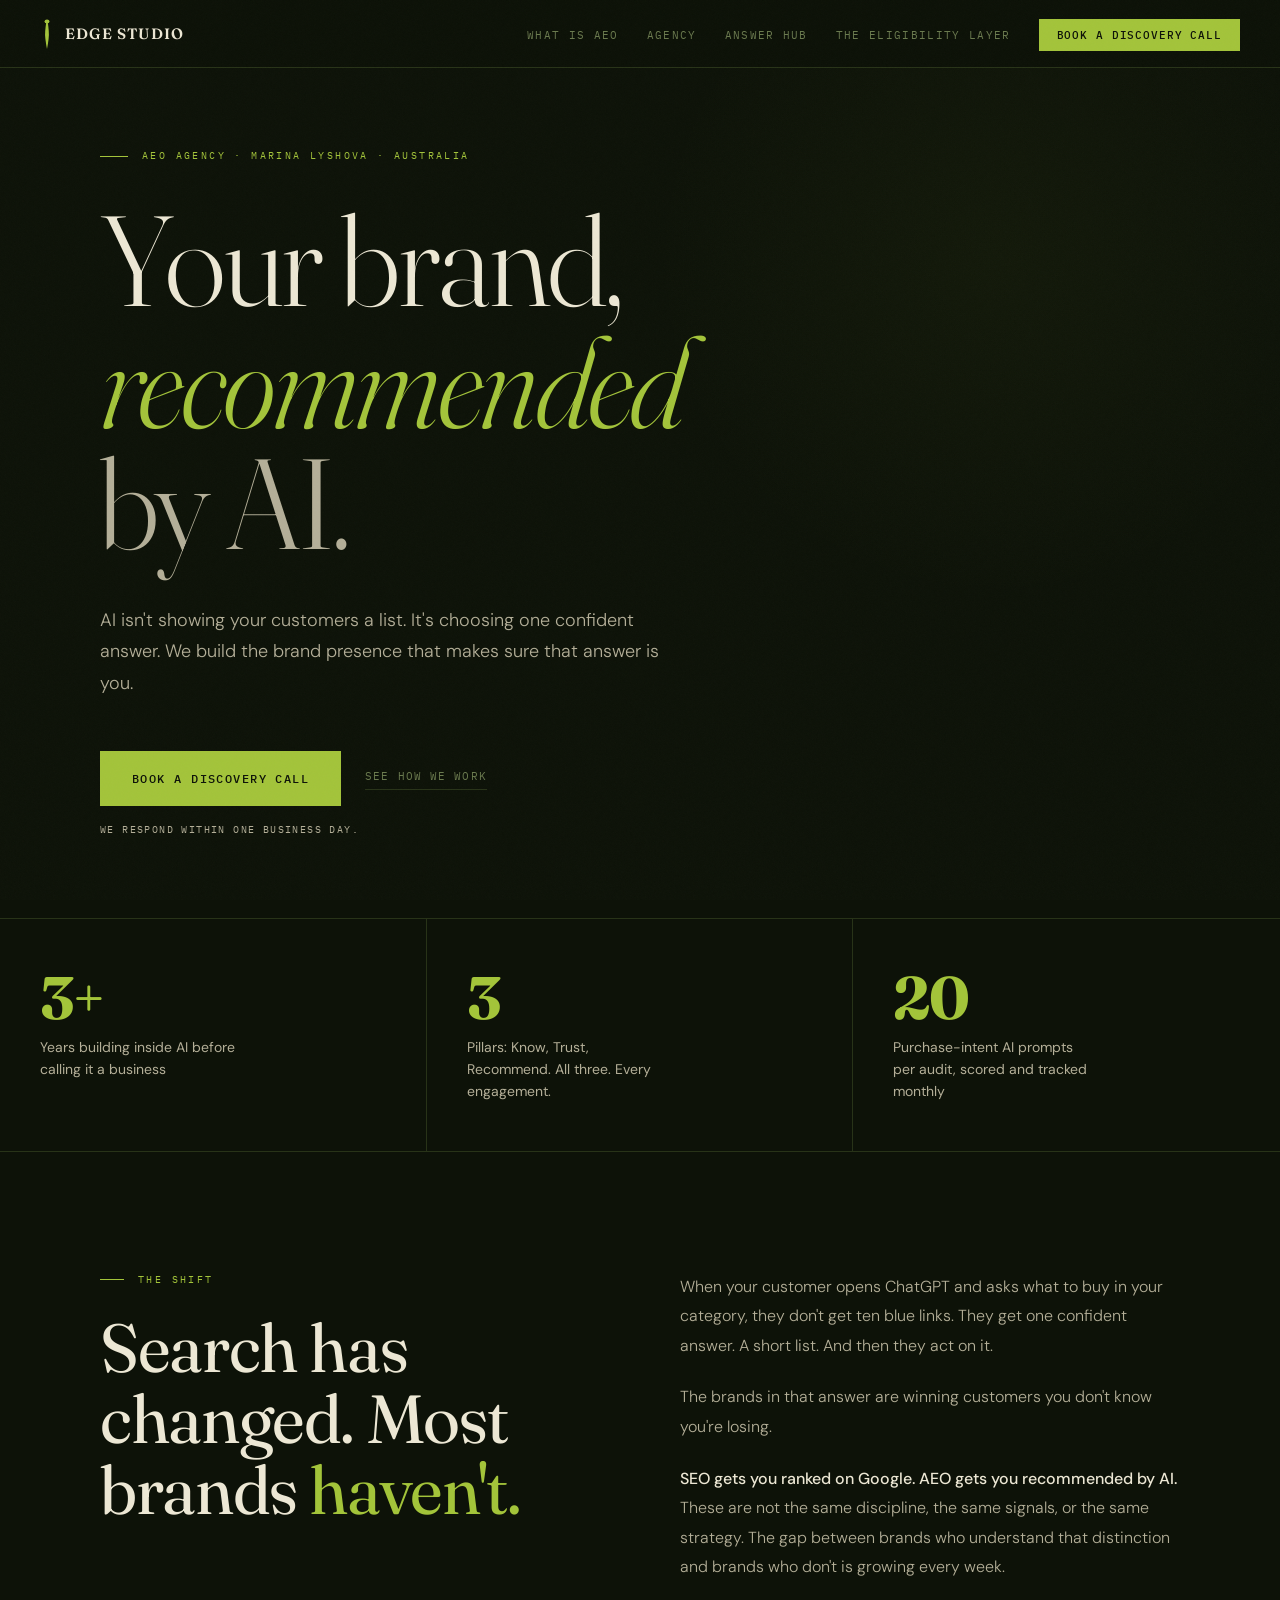
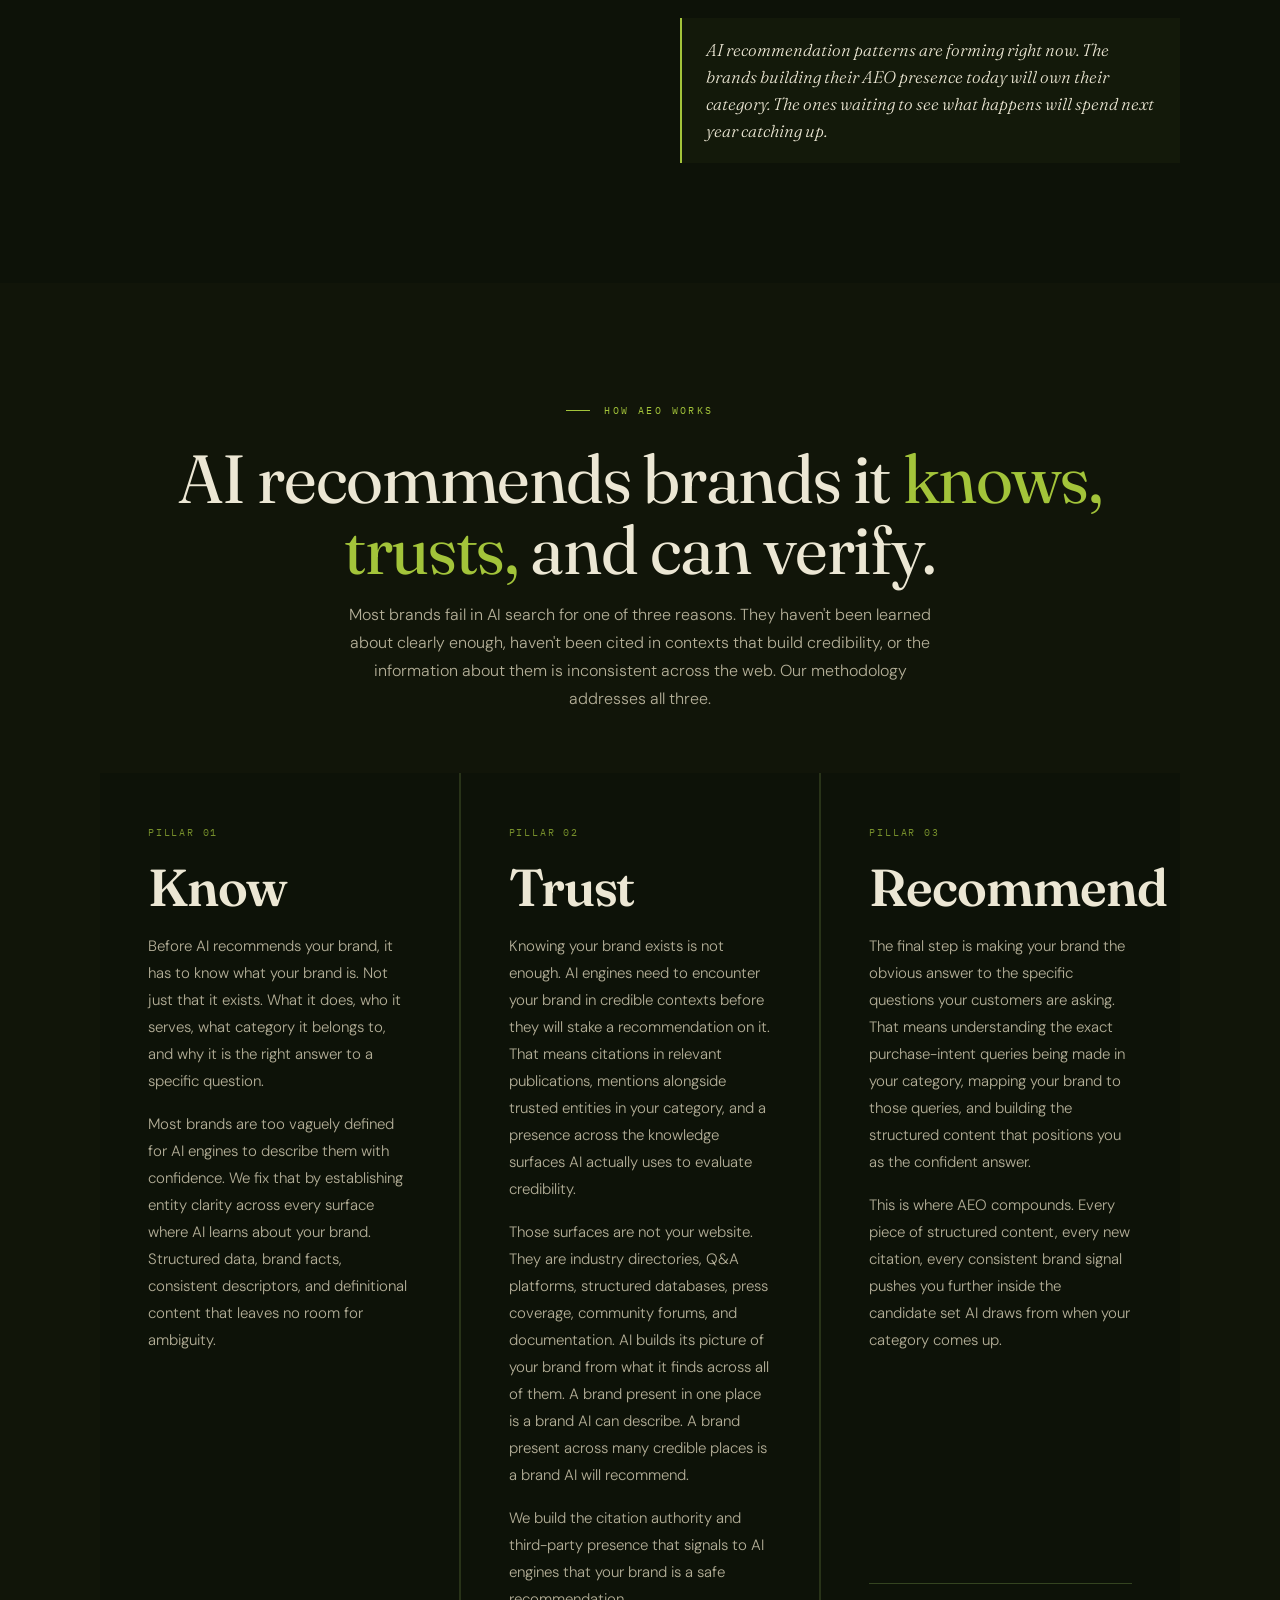
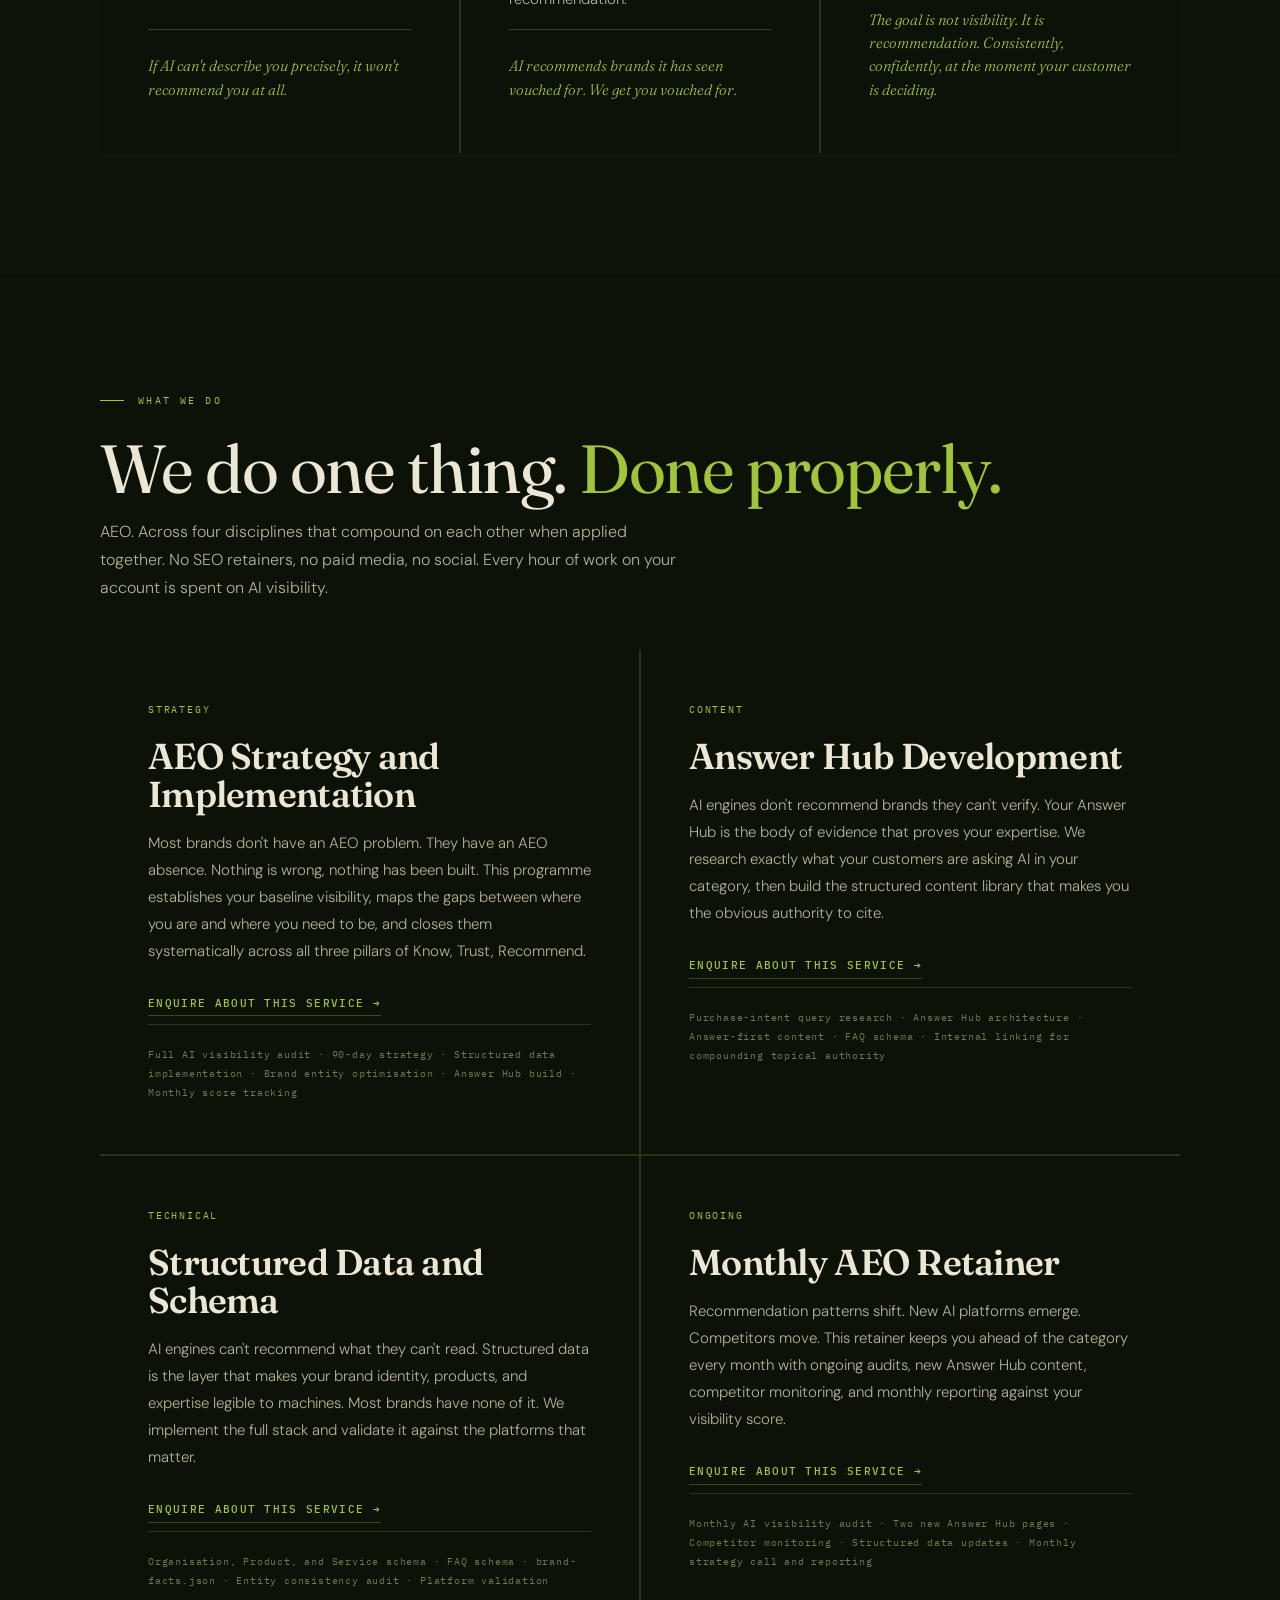
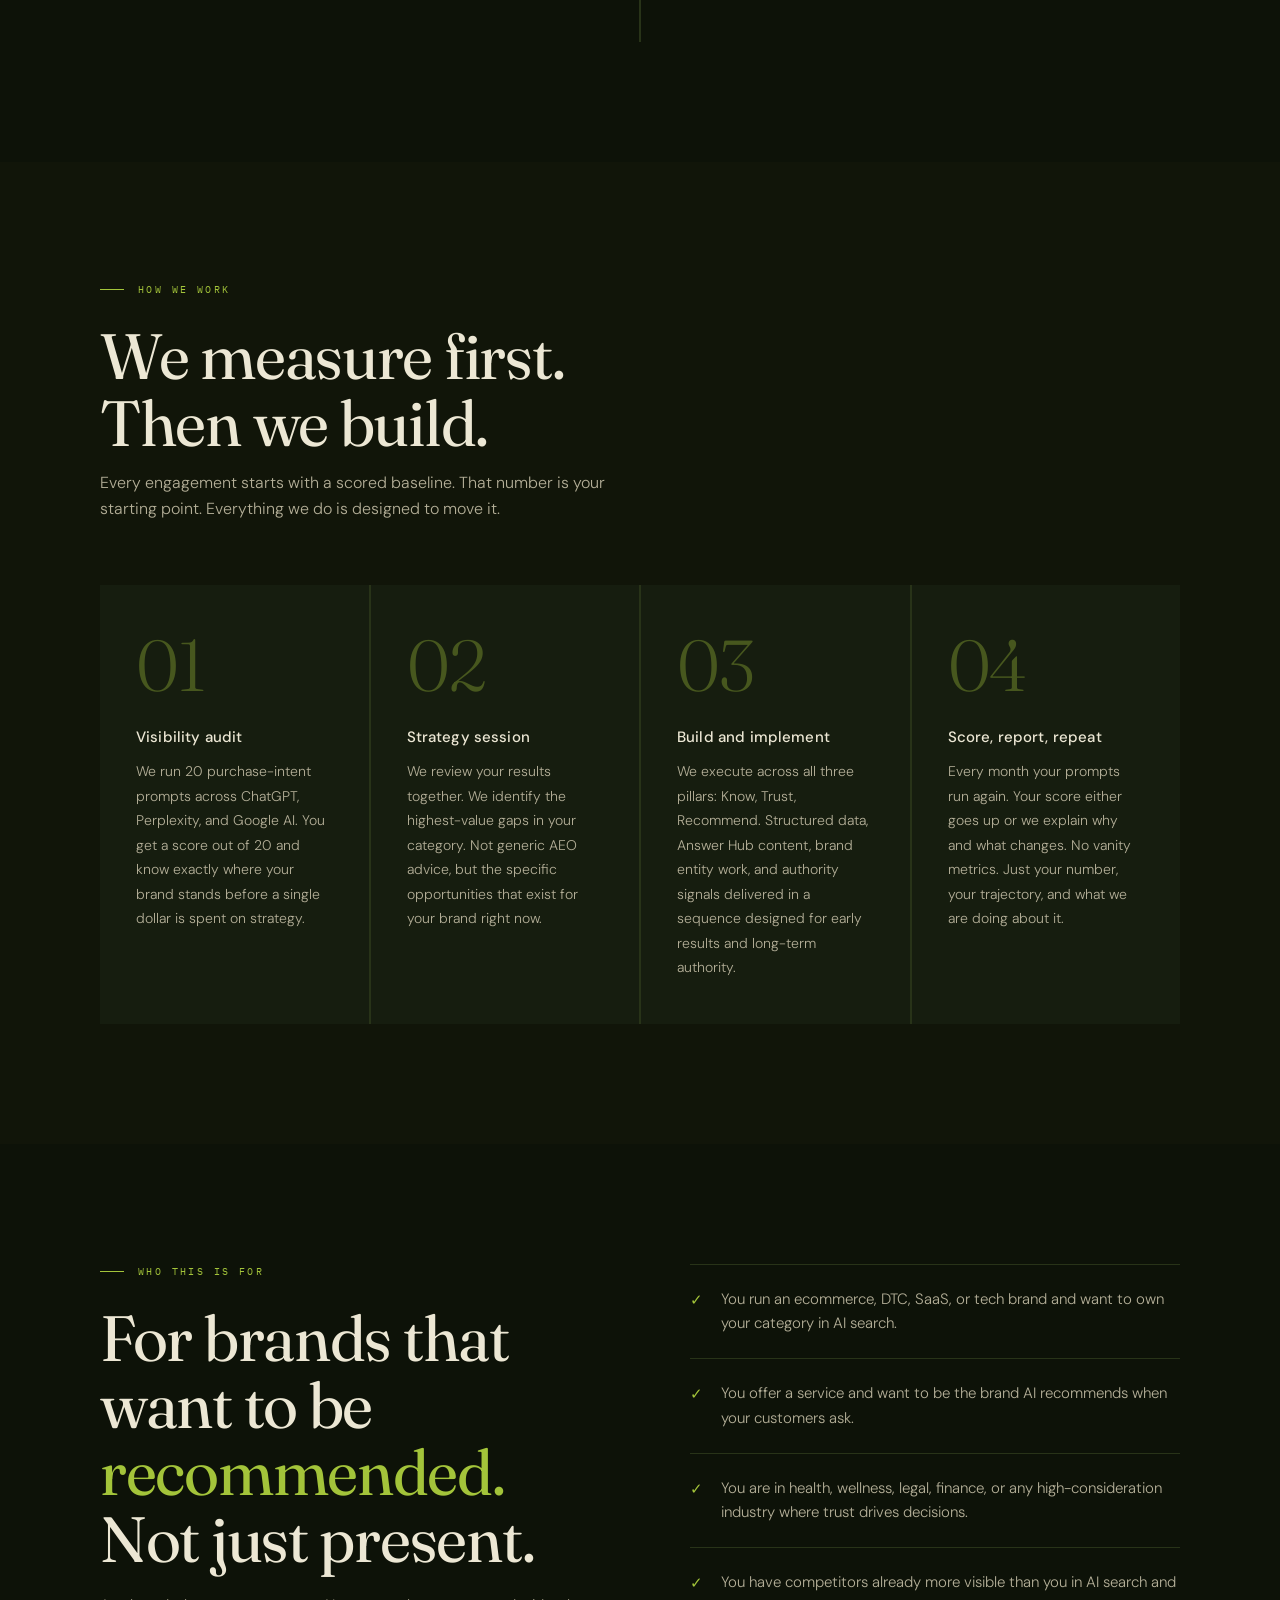
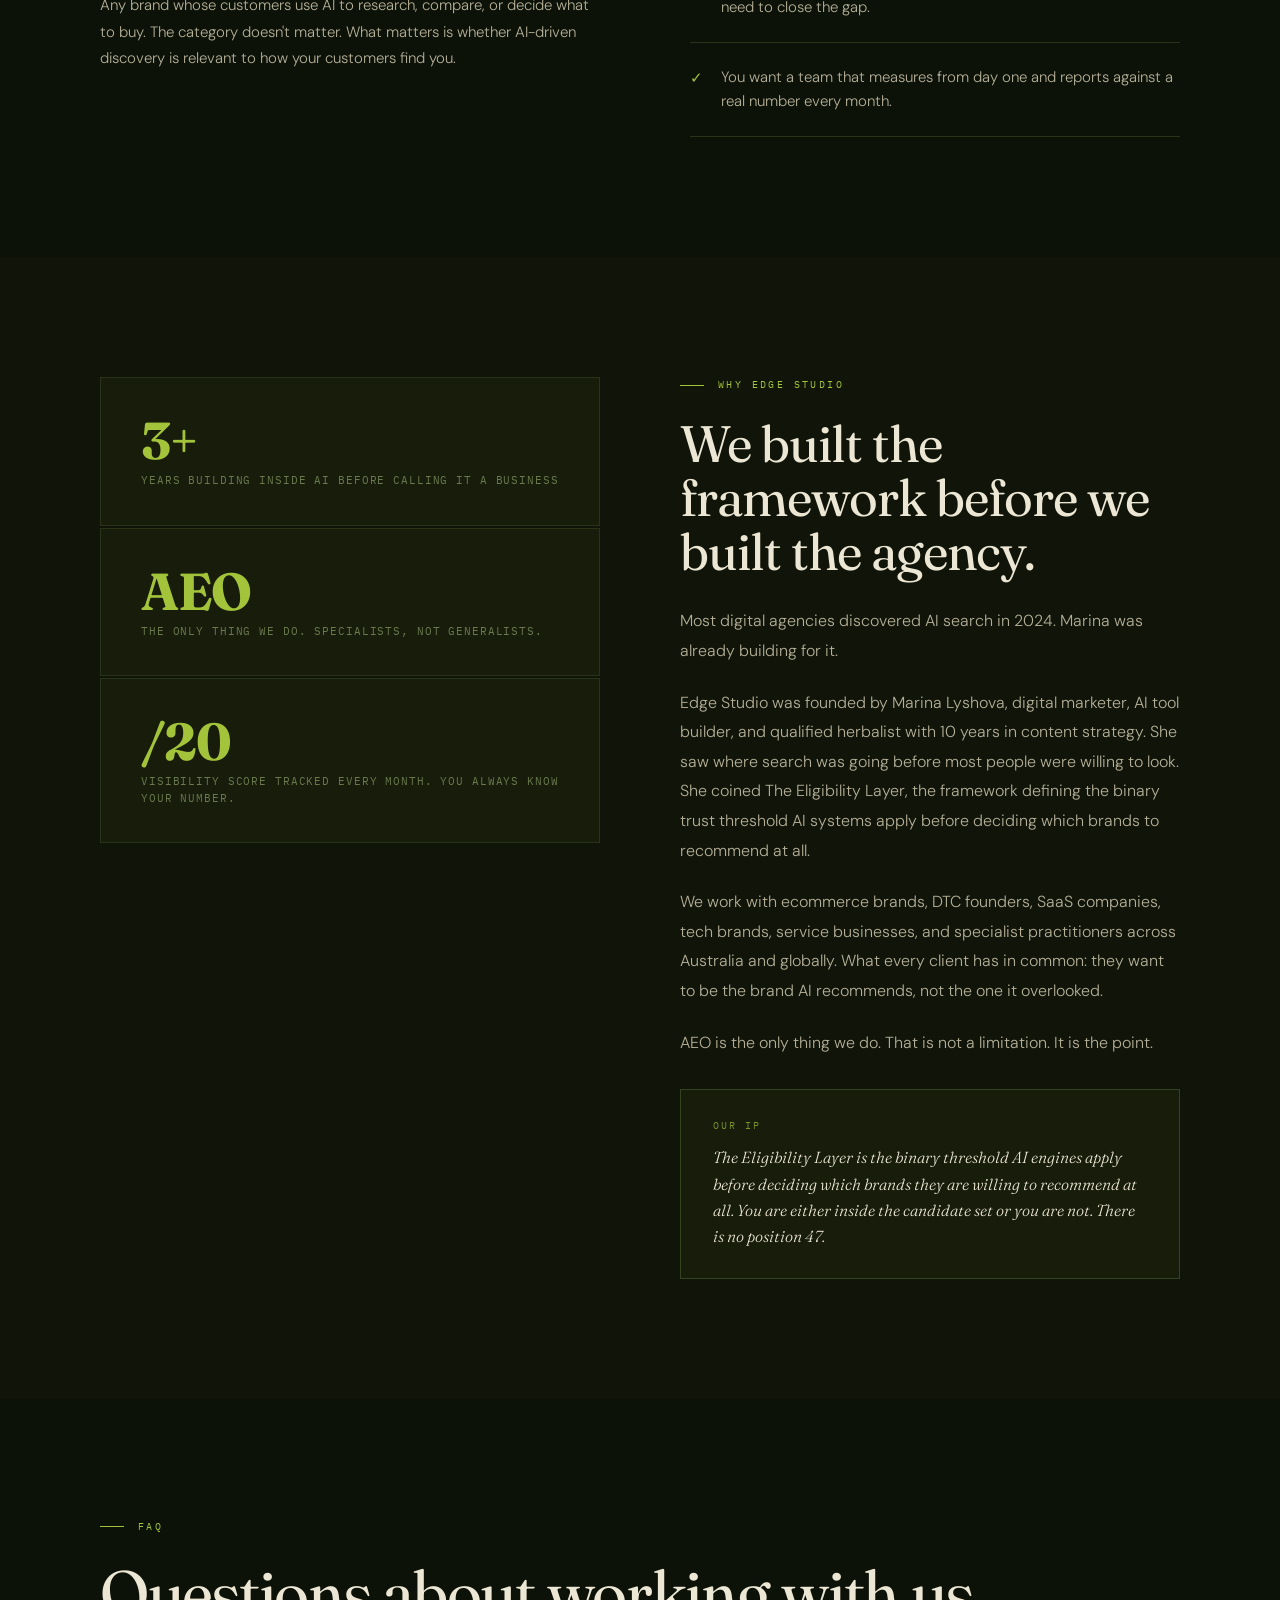
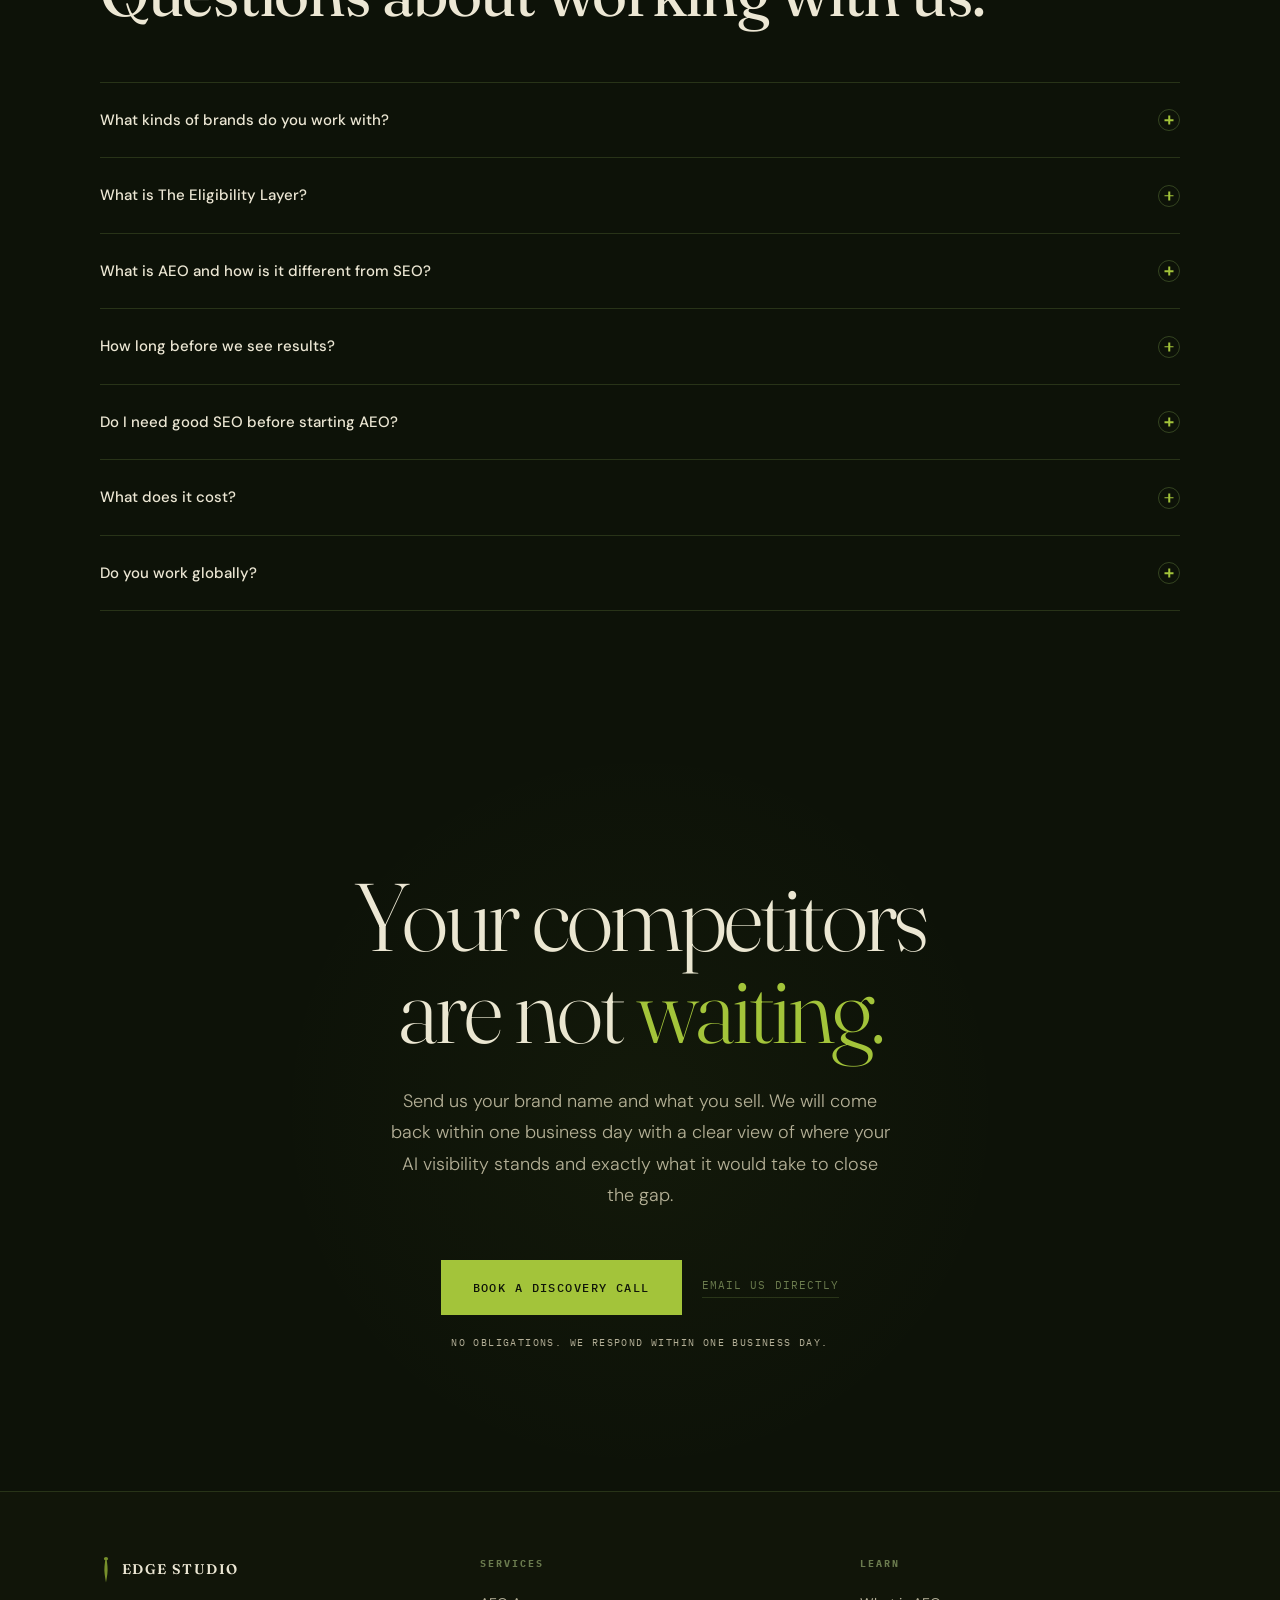
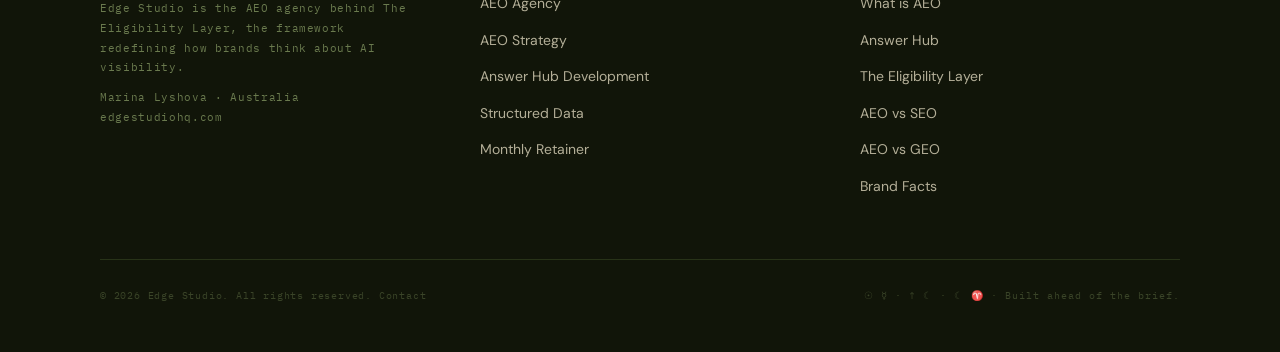
==== commit e7e7db51: "Add files via upload" ====
--- a/index.html
+++ b/index.html
@@ -325,8 +325,9 @@
       <div class="pillar-card">
         <div class="pillar-num">Pillar 02</div>
         <h3>Trust</h3>
-        <p>Knowing your brand exists is not enough. AI engines need to encounter your brand in credible contexts before they will stake a recommendation on it. That means citations in relevant publications, mentions alongside trusted entities in your category, and a presence across the knowledge surfaces AI uses to evaluate credibility.</p>
-        <p>We build the citation authority, Answer Hub content, and third-party presence that signals to AI engines that your brand is a safe recommendation.</p>
+        <p>Knowing your brand exists is not enough. AI engines need to encounter your brand in credible contexts before they will stake a recommendation on it. That means citations in relevant publications, mentions alongside trusted entities in your category, and a presence across the knowledge surfaces AI actually uses to evaluate credibility.</p>
+        <p>Those surfaces are not your website. They are industry directories, Q&A platforms, structured databases, press coverage, community forums, and documentation. AI builds its picture of your brand from what it finds across all of them. A brand present in one place is a brand AI can describe. A brand present across many credible places is a brand AI will recommend.</p>
+        <p>We build the citation authority and third-party presence that signals to AI engines that your brand is a safe recommendation.</p>
         <div class="pillar-close">AI recommends brands it has seen vouched for. We get you vouched for.</div>
       </div>
       <div class="pillar-card">
@@ -517,7 +518,7 @@
     <p class="closer-sub">Send us your brand name and what you sell. We will come back within one business day with a clear view of where your AI visibility stands and exactly what it would take to close the gap.</p>
     <div class="closer-btns">
       <a href="/aeo-agency#contact" class="btn-primary">Book a Discovery Call</a>
-      <a href="mailto:hello@edgestudiohq.com" class="btn-ghost">Email us directly</a>
+      <a href="/cdn-cgi/l/email-protection#59313c353536193c3d3e3c2a2d2c3d30363128773a3634" class="btn-ghost">Email us directly</a>
     </div>
     <div class="closer-note">No obligations. We respond within one business day.</div>
   </div>
@@ -568,13 +569,8 @@
   </div>
 </footer>
 
-<script>
+<script data-cfasync="false" src="/cdn-cgi/scripts/5c5dd728/cloudflare-static/email-decode.min.js"></script><script>
   function toggleFaq(btn) {
     const item = btn.closest('.faq-item');
     const isOpen = item.classList.contains('open');
-    document.querySelectorAll('.faq-item.open').forEach(el => el.classList.remove('open'));
-    if (!isOpen) item.classList.add('open');
-  }
-</script>
-</body>
-</html>
+    document.q
